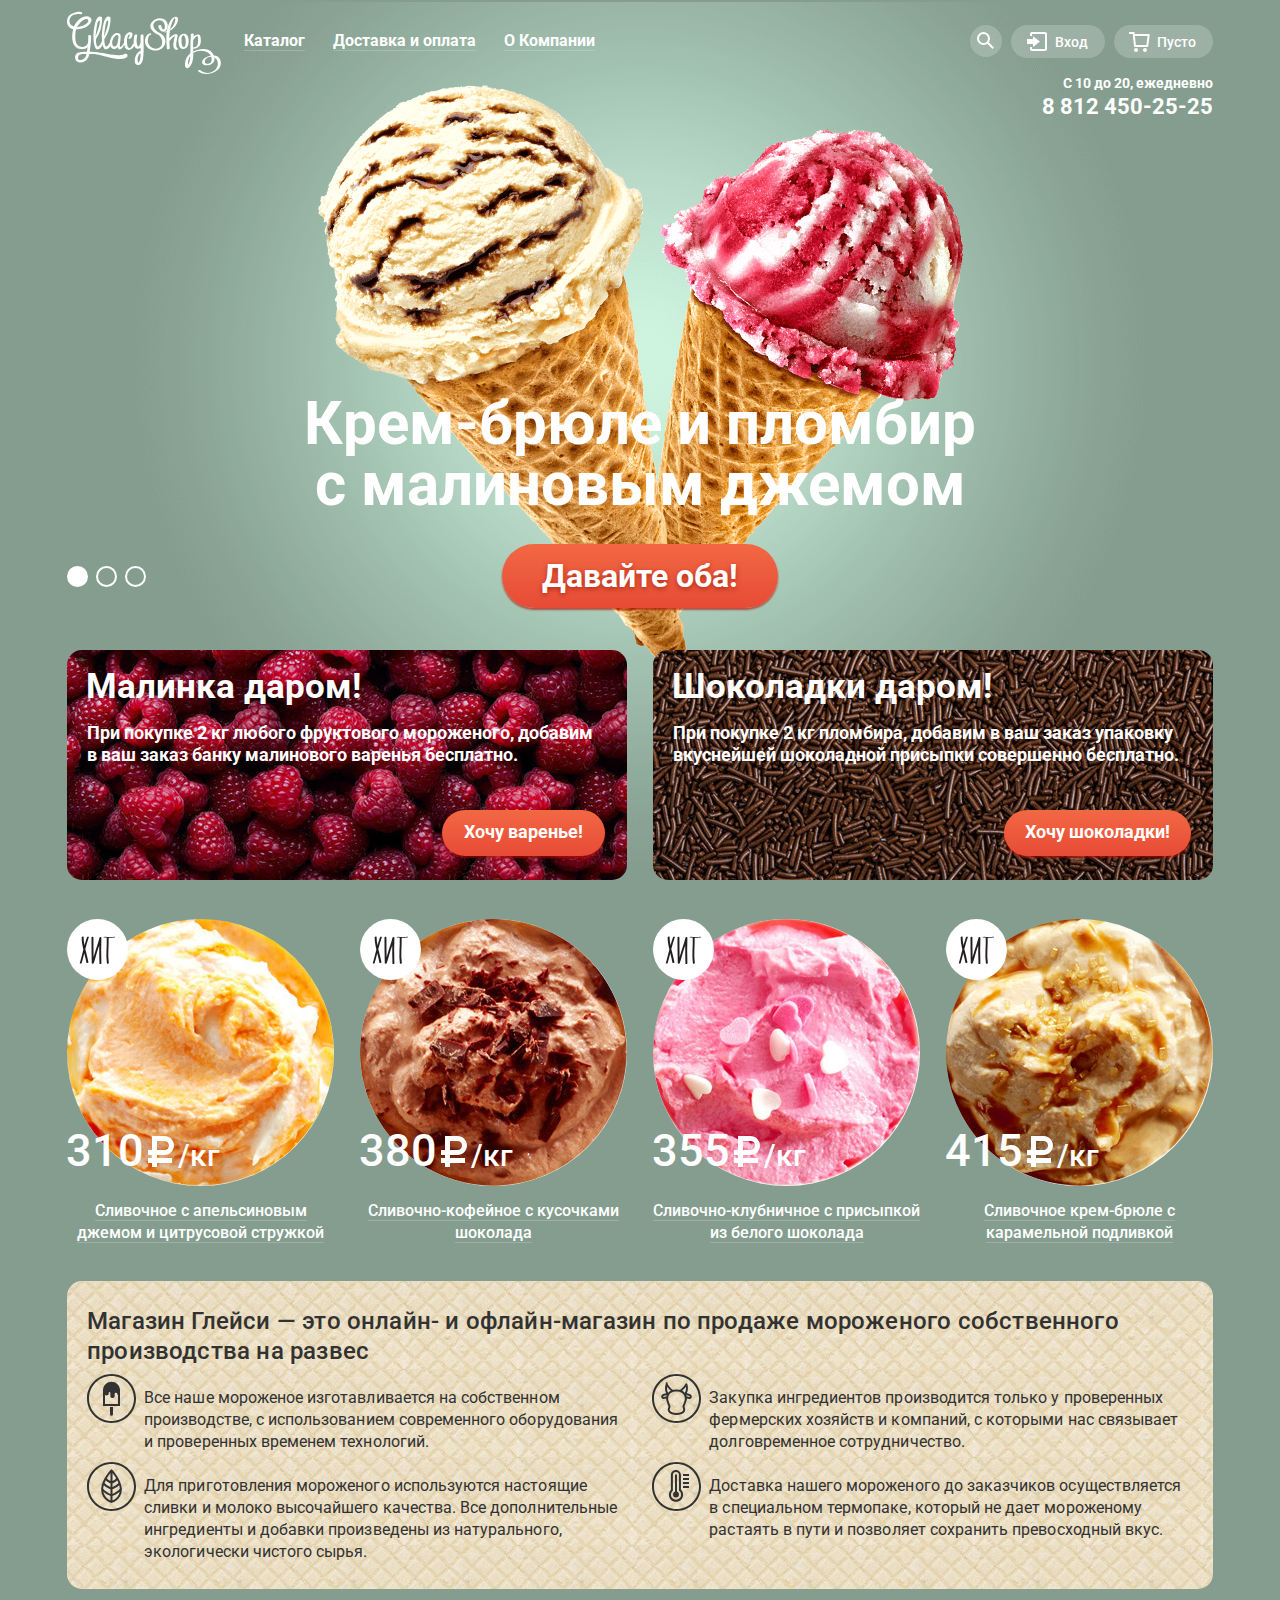
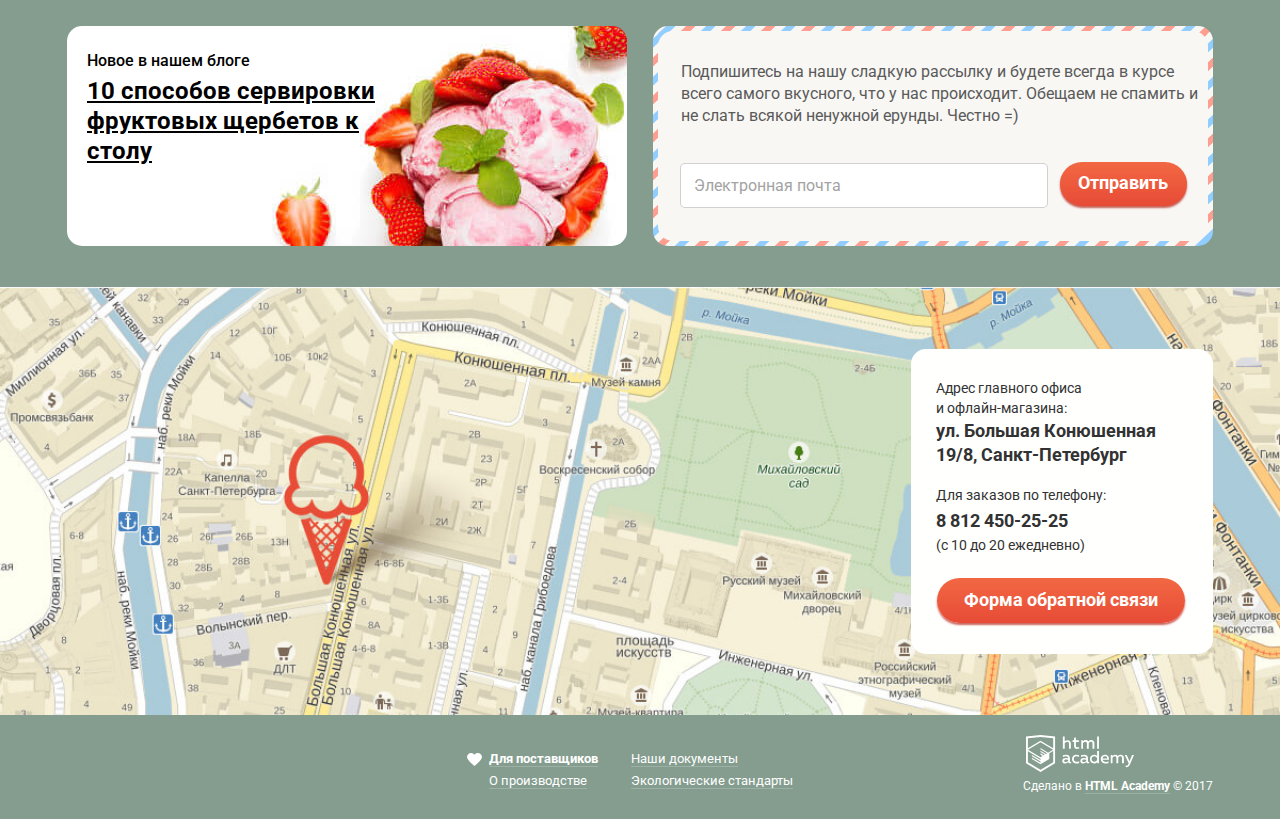
==== index.html @ ceec0085 "испр. соц. кнопки" ====
<!DOCTYPE html>
<html lang="ru">
    <head>
        <meta charset="utf-8">
        <title>HTML Academy: Глейси</title>
        <link href="https://fonts.googleapis.com/css?family=Roboto:400,500,700&amp;subset=cyrillic" rel="stylesheet">
        <link href="css/normalize.css" rel="stylesheet">
        <link href="css/main.css" rel="stylesheet">
        <meta name="format-detection" content="telephone=no">
    </head>
    <body>
        <input class="visually-hidden" type="radio" id="product-1" name="toggle" checked>
        <input class="visually-hidden" type="radio" id="product-2" name="toggle">
        <input class="visually-hidden" type="radio" id="product-3" name="toggle">
        <div class="site-background">
            <!--Шапка Глейси-->
            <header class="site-wrapper main-header">
                <nav class="main-navigation">
                    <!--Логотип-->
                    <a class="main-header-logo">
                    <img src="img/svg-gllacy/logo.svg" width="154" height="64" alt="Логотип Глейси">
                    </a>
                    <!--Меню навигации по сайту-->
                    <div class="header-navigation-wrapper">
                        <ul class="site-navigation">
                            <li class="site-navigation-element">
                                <a class="site-navigation-link" href="catalog.html">Каталог</a>
                                <!--Всплывающий блок каталога-->
                                <div class="site-menu-background">
                                    <ul class="site-menu">
                                        <li><a href="#">Новинки</a></li>
                                        <li><a href="catalog.html">Сливочное</a></li>
                                        <li><a href="#">Щербеты</a></li>
                                        <li><a href="#">Фруктовый лед</a></li>
                                        <li><a href="#">Мелорин</a></li>
                                    </ul>
                                </div>
                            </li>
                            <li class="site-navigation-element"><a class="site-navigation-link" href="delivery.html">Доставка и оплата</a></li>
                            <li class="site-navigation-element"><a class="site-navigation-link" href="company.html">О Компании</a></li>
                        </ul>
                        <!--Меню пользователя-->       
                        <ul class="user-navigation">
                            <li class="icon-search">
                                <span class="visually-hidden">Поиск</span>
                                <!--Всплывающий блок поиска-->
                                <div class="site-search-background">
                                    <div class="site-seacrh">
                                        <form method="get" action="https://echo.htmlacademy.ru">
                                            <label for="search" class="visually-hidden">Поиск</label>
                                            <input type="search" name="search" id="search" placeholder="Что ищем?">
                                        </form>
                                    </div>
                                </div>
                            </li>
                            <li class="icon-login">
                                <span>Вход</span>
                                <!--Всплывающий блок входа-->
                                <div class="site-entry-background">
                                    <div class="site-entry">
                                        <form class="field-entry" method="post" action="https://echo.htmlacademy.ru">
                                            <label for="email-entry" class="visually-hidden">Электронная почта</label>   
                                            <input type="email" name="email-entry" id="email-entry" placeholder="Электронная почта">
                                            <label for="password-entry" class="visually-hidden">Пароль</label>
                                            <input type="password" name="password-entry" id="password-entry" placeholder="Пароль">
                                            <div>
                                                <button type="submit" class="button">Войти</button>
                                                <p>
                                                    <a href="#">Забыли пароль?</a>
                                                    <a href="#">Новая регистрация</a>
                                                </p>
                                            </div>
                                        </form>
                                    </div>
                                </div>
                            </li>
                            <li class="icon-basket-empty"><span>Пусто</span></li>
                        </ul>
                    </div>
                </nav>
                <!--Контактная информация-->
                <p class="phone">
                    С 10 до 20, ежедневно
                    <a href="tel:+78124502525">8 812 450-25-25</a>
                </p>
            </header>
            <!--Основное содержание-->
            <main class="site-wrapper container">
                <h1 class="visually-hidden">Магазин мороженого</h1>
                <!--Карусель-->
                <section class="slider">
                    <h2 class="visually-hidden">Слайдер</h2>
                    <ul class="main-slides">
                        <li class="icecream-slide" id="slide1">
                            <h3>Крем-брюле и пломбир с малиновым джемом</h3>
                            <a href="#" class="button">Давайте оба!</a>       
                        </li>
                        <li class="icecream-slide" id="slide2">
                            <h3>Шоколадный пломбир и лимонный сорбет</h3>
                            <a href="#" class="button">Давайте оба!</a>
                        </li>
                        <li class="icecream-slide" id="slide3">
                            <h3>Пломбир с помадкой и клубничный щербет</h3>
                            <a href="#" class="button">Давайте оба!</a>
                        </li>
                    </ul>
                    <!--3 кнопки для карусели-->
                    <div class="slider-controls">  
                        <label for="product-1">Первый слайд</label>
                        <label for="product-2">Второй слайд</label>         
                        <label for="product-3">Третий слайд</label>
                    </div>
                </section>
                <!--2 колонки-->
                <section class="columns">
                    <h2 class="visually-hidden">Акции</h2>
                    <div class="first-column">
                        <h2>Малинка даром!</h2>
                        <p>При покупке 2 кг любого фруктового мороженого, добавим в ваш заказ банку малинового варенья бесплатно.</p>
                        <a href="#" class="button">Хочу варенье!</a>
                    </div>
                    <div class="second-column">
                        <h2>Шоколадки даром!</h2>
                        <p>При покупке 2 кг пломбира, добавим в ваш заказ упаковку вкуснейшей шоколадной присыпки совершенно бесплатно.</p>
                        <a href="#" class="button">Хочу шоколадки!</a>
                    </div>
                </section>
                <!--Хиты-->
                <section class="hits">
                    <h2 class="visually-hidden">Хиты</h2>
                    <ul class="hits-list">
                        <li class="hits-item">
                            <h3 class="hits-item-title">     
                                <span>Сливочное с апельсиновым джемом и цитрусовой стружкой</span>
                            </h3>
                            <p class="hits-item-image">
                                <img src="img/product1-1.jpg" width="267" height="267" alt="Сливочное с апельсиновым джемом и цитрусовой стружкой">
                                <span class="hits-item-price">
                                310<span class="hits-item-weight"> /кг</span>
                                </span>
                            </p>
                            <a href="catalog-item.html" class="button">
                            Быстрый просмотр
                            </a>               
                        </li>
                        <li class="hits-item opened">
                            <h3 class="hits-item-title">
                                <span>Сливочно-кофейное с кусочками шоколада</span>
                            </h3>
                            <p class="hits-item-image">
                                <img src="img/product1-2.jpg" width="267" height="267" alt="Сливочно-кофейное с кусочками шоколада">
                                <span class="hits-item-price">
                                380<span class="hits-item-weight"> /кг</span>
                                </span>
                            </p>
                            <a href="catalog-item.html" class="button">
                            Быстрый просмотр
                            </a>
                        </li>
                        <li class="hits-item opened">
                            <h3 class="hits-item-title">
                                <span>Сливочно-клубничное с присыпкой из белого шоколада</span>
                            </h3>
                            <p class="hits-item-image">
                                <img src="img/product1-3.jpg" width="267" height="267" alt="Сливочно-клубничное с присыпкой из белого шоколада">
                                <span class="hits-item-price">
                                355<span class="hits-item-weight"> /кг</span>
                                </span>
                            </p>
                            <a href="catalog-item.html" class="button">
                            Быстрый просмотр
                            </a>
                        </li>
                        <li class="hits-item opened">
                            <h3 class="hits-item-title">
                                <span>Сливочное крем-брюле с карамельной подливкой</span>
                            </h3>
                            <p class="hits-item-image">
                                <img src="img/product1-4.jpg" width="267" height="267" alt="Сливочное крем-брюле с карамельной подливкой">
                                <span class="hits-item-price">
                                415<span class="hits-item-weight"> /кг</span>
                                </span>
                            </p>
                            <a href="catalog-item.html" class="button">
                            Быстрый просмотр
                            </a>
                        </li>
                    </ul>
                </section>
                <!--Особенности-->
                <section class="features">
                    <h2>Магазин Глейси — это онлайн- и офлайн-магазин по продаже мороженого собственного производства на развес</h2>
                    <ul class="features-list">
                        <li class="features-element">
                            <p class="icon-icecream">Все наше мороженое изготавливается на собственном производстве, с использованием современного оборудования и проверенных временем технологий.</p>
                        </li>
                        <li class="features-element">
                            <p class="icon-cow">Закупка ингредиентов производится только у проверенных фермерских хозяйств и компаний, с которыми нас связывает долговременное сотрудничество.</p>
                        </li>
                        <li class="features-element">
                            <p class="icon-leaf">Для приготовления мороженого используются настоящие сливки и молоко высочайшего качества. Все дополнительные ингредиенты и добавки произведены из натурального, экологически чистого сырья.</p>
                        </li>
                        <li class="features-element">
                            <p class="icon-thermometer">Доставка нашего мороженого до заказчиков осуществляется в специальном термопаке, который не дает мороженому растаять в пути и позволяет сохранить превосходный вкус.</p>
                        </li>
                    </ul>
                </section>
                <!--Новости-->
                <div class="columns">
                    <article class="news">
                        <h2>Новое в нашем блоге</h2>
                        <a href="https://topice2017.ru/index.php/blog/20-fruit-cherbet">10 способов сервировки фруктовых щербетов к столу</a>
                    </article>
                    <!--Форма отправки-->
                    <section class="form-send">
                        <div class="form-send-background">
                            <h2 class="visually-hidden">Форма подписки на рассылку</h2>
                            <p>Подпишитесь на нашу сладкую рассылку и будете всегда в курсе всего самого вкусного, что у нас происходит. Обещаем не спамить и не слать всякой ненужной ерунды. Честно =)</p>
                            <form class="send" method="post" action="https://echo.htmlacademy.ru">
                                <label for="email-send" class="visually-hidden">Электронная почта</label>
                                <input type="email" name="email-send" id="email-send" placeholder="Электронная почта">
                                <button type="submit" class="button">Отправить</button>
                            </form>
                        </div>
                    </section>
                </div>
            </main>
            <!--Карта js-->
            <section class="map">
               <iframe src="https://www.google.com/maps/embed?pb=!1m18!1m12!1m3!1d1998.5991043651586!2d30.320894616097!3d59.938794181876254!2m3!1f0!2f0!3f0!3m2!1i1024!2i768!4f13.1!3m3!1m2!1s0x4696310fca5ba729%3A0xea9c53d4493c879f!2z0JHQvtC70YzRiNCw0Y8g0JrQvtC90Y7RiNC10L3QvdCw0Y8g0YPQuy4sIDE5LCDQodCw0L3QutGCLdCf0LXRgtC10YDQsdGD0YDQsywgMTkxMTg2!5e0!3m2!1sru!2sru!4v1530736326400" width="100%" height="428" frameborder="0" style="border:0" allowfullscreen></iframe>
                <div class="site-wrapper">
                    <h2 class="visually-hidden">Карта</h2>
                    <div class="map-content">
                        <p>Адрес главного офиса<br> и офлайн-магазина:</p>
                        <span>ул. Большая Конюшенная 19/8, Санкт-Петербург</span>
                        <p>Для заказов по телефону:</p>
                        <a href="tel:+78124502525">8 812 450-25-25</a>
                        <p>(с 10 до 20 ежедневно)</p>
                        <a href="feedback.html" class="button">Форма обратной связи</a>
                    </div>
                </div>
            </section>
            <!--Подвал Глейси-->
            <footer class="main-footer site-wrapper">
                <!--Иконки соцсетей-->
                <ul class="social-list">    
                    <li><a class="social-button-tw" href="twitter.com"><span class="visually-hidden">Твиттер</span></a></li>
                    <li><a class="social-button-inst" href="instagram.com"><span class="visually-hidden">Инстаграмм</span></a></li>
                    <li><a class="social-button-fb" href="facebook.com"><span class="visually-hidden">Фейсбук</span></a></li>
                    <li><a class="social-button-vk" href="vk.com"><span class="visually-hidden">Вконтакте</span></a></li>
                </ul>
                <!--Различные контакты-->
                <div class="contacts-footer">
                    <ul class="contacts-footer-content">
                        <li class="contacts-link icon-heart">
                            <a href="#">Для поставщиков</a>
                        </li>
                        <li class="contacts-link">
                            <a href="#">Наши документы</a>
                        </li>
                        <li class="contacts-link">
                            <a href="#">О производстве</a>
                        </li>
                        <li class="contacts-link">
                            <a href="#">Экологические стандарты</a>
                        </li>
                    </ul>
                </div>
                <!--Логотип HTML Academy-->
                <aside class="footer-copyright">
                    <a class="main-footer-logo" href="https://htmlacademy.ru/intensive/htmlcss">
                    <img src="img/svg-gllacy/logo-htmlacademy.svg" width="108" height="39" alt="Логотип HTML Academy">
                    </a>   
                    <p>Сделано в <a class="main-footer-link" href="https://htmlacademy.ru/intensive/htmlcss">HTML Academy</a> &#169; 2017</p>
                </aside>
            </footer>
            <div class="feedback">
                <h2 class="visually-hidden">Окно обратной связи</h2>
                <span class="feedback-title">Мы обязательно вам ответим!</span>
                <form class="form-feedback" method="post" action="https://echo.htmlacademy.ru">
                    <label for="name-feedback" class="visually-hidden">Ваше имя</label>
                    <input type="text" name="name-feedback" id="name-feedback" placeholder="Как вас зовут?">
                    <label for="email-feedback" class="visually-hidden">Ваша электронная почта</label>
                    <input type="email" name="email-feedback" id="email-feedback" placeholder="Ваша почта для ответа?">
                    <label for="comment-feedback" class="visually-hidden">Ваш комментарий</label>
                    <textarea name="comment-feedback" id="comment-feedback" placeholder="Напишите что-нибудь..."></textarea>
                    <button type="submit" class="button">Отправить</button> 
                    <button type="button" class="close"><span class="visually-hidden">Закрыть</span></button>
                </form>
            </div>
            <div class="overlay"></div>
        </div>
        <script src="js/main.js"></script>
    </body>
</html>
---- css/main.css ----
body,
html {
  margin: 0;
  padding: 0;
}

body {
  min-width: 1200px;
  font-family: "Roboto", "Arial", sans-serif;
  color: #ffffff;
}

.site-wrapper {
  margin: 0 auto;
  padding: 0px 27px;
  width: 1146px;
}

.site-background {
  background-color: #849d8f;
  background-image: url("../img/slider-1.png");
  background-position: center 2px;
  background-repeat: no-repeat;
  
  -webkit-transition: background-image 0.5s ease, background-color 0.5s ease;
  
  -o-transition: background-image 0.5s ease, background-color 0.5s ease;
  
  transition: background-image 0.5s ease, background-color 0.5s ease;
}

.site-background::before,
.site-background::after {
  content: "";

  visibility: hidden;
}

.site-background::before {
  background-image: url("../img/slider-2.png");
}

.site-background::after {
  background-image: url("../img/slider-3.png");
}

/* постоянные стили для ссылок, списков, кнопок, инпутов и visually-hidden*/
a {
  font-weight: bold;
  color: #ffffff;
}

.site-navigation,
.site-menu,
.user-navigation,
.main-slides,
.hits-list,
.features-list,
.social-list,
.contacts-footer-content,
.breadcrumbs-list,
.catalog-list,
.paginator-list {
  list-style: none; 
  padding: 0;
  margin: 0;
}

.button {
  display: inline-block;
  vertical-align: middle;
  text-align: center;
  background-image: -webkit-gradient(linear, left top, left bottom, from(#f26843), to(#e74b36));
  background-image: -webkit-linear-gradient(top, #f26843 0%, #e74b36 100%);
  background-image: -o-linear-gradient(top, #f26843 0%, #e74b36 100%);
  background-image: linear-gradient(to bottom, #f26843 0%, #e74b36 100%);
  -webkit-box-shadow: 0px 2px 2px 0px rgba(172, 16, 0, 0.64);
          box-shadow: 0px 2px 2px 0px rgba(172, 16, 0, 0.64);
  border-radius: 25px;
  border: none;
  text-decoration: none;
  padding: 10px 20px;
  color: #ffffff;
  font-weight: bold;
  
  cursor: pointer;
}

.button:hover {
  -webkit-box-shadow: 0px 2px 2px 0px rgba(172, 16, 0, 1);
          box-shadow: 0px 2px 2px 0px rgba(172, 16, 0, 1);
  background: -webkit-gradient(linear, left top, left bottom, from(#f58669), to(#ec6f5e));
  background: -webkit-linear-gradient(top, #f58669 0%, #ec6f5e 100%);
  background: -o-linear-gradient(top, #f58669 0%, #ec6f5e 100%);
  background: linear-gradient(to bottom, #f58669 0%, #ec6f5e 100%);
}

.button:active {
  background: -webkit-gradient(linear, left top, left bottom, from(#c73f2c), to(#e1613e));
  background: -webkit-linear-gradient(top, #c73f2c 0%, #e1613e 100%);
  background: -o-linear-gradient(top, #c73f2c 0%, #e1613e 100%);
  background: linear-gradient(to bottom, #c73f2c 0%, #e1613e 100%);
  -webkit-box-shadow: inset 0 2px 2px rgba(172, 16, 0, 1);
          box-shadow: inset 0 2px 2px rgba(172, 16, 0, 1);
}

.site-seacrh input[type="search"],
.site-entry-background input[type="email"],
input[type="password"],
.form-send input[type="email"],
.feedback input[type="text"],
input[type="email"] {
  height: 38px;
  border-radius: 5px;
  -webkit-box-sizing: border-box;
          box-sizing: border-box;
  border: 1px solid rgba(178, 178, 178, 0.6);
  -webkit-box-shadow: none;
          box-shadow: none;
}

.visually-hidden {
  position: absolute;
  width: 1px;
  height: 1px;
  border: 0;
  padding: 0;
  clip: rect(0 0 0 0);
  overflow: hidden;
}

/*стили хедера гл.стр.*/
.main-header {
  display: -webkit-box;
  display: -ms-flexbox;
  display: flex;
  -webkit-box-orient: vertical;
  -webkit-box-direction: normal;
      -ms-flex-direction: column;
          flex-direction: column;
  -webkit-box-pack: justify;
      -ms-flex-pack: justify;
          justify-content: space-between;
  position: relative;
}

.main-navigation {
  display: -webkit-box;
  display: -ms-flexbox;
  display: flex;
  -webkit-box-orient: horizontal;
  -webkit-box-direction: normal;
      -ms-flex-direction: row;
          flex-direction: row;
  -webkit-box-align: center;
      -ms-flex-align: center;
          align-items: center;
}

.main-header-logo {
  display: inline-block;
  vertical-align: top;
  margin-top: 11px;
  -ms-flex-item-align: center;
      -ms-grid-row-align: center;
      align-self: center;
}

_:-ms-fullscreen, :root .main-header-logo {
  margin-left: 13px;
}

.header-navigation-wrapper {
  width: 100%;
  display: -webkit-box;
  display: -ms-flexbox;
  display: flex;
  -webkit-box-pack: justify;
      -ms-flex-pack: justify;
          justify-content: space-between;
  margin-top: 3px;
}

.site-navigation {
  display: -webkit-box;
  display: -ms-flexbox;
  display: flex;
  -ms-flex-wrap: wrap;
      flex-wrap: wrap;
  -webkit-box-align: center;
      -ms-flex-align: center;
          align-items: center;
  -ms-flex-preferred-size: 450px;
      flex-basis: 450px;
  margin-left: 10px;
}

.site-navigation-element {
  margin-right: 1px;
  padding: 7px 14px 7px 13px;
  border-radius: 20px;
}

.site-navigation-link {
  display: block;
  vertical-align: middle;
  text-decoration: none;
  border-bottom: 1px solid rgba(255, 255, 255, 0.2);
  font-size: 16px;
  line-height: 18px;
  font-weight: bold;
}

.site-navigation-element:hover {
  background-color: #f7f6f3;
}

.site-navigation-element:active {
  background-color: rgba(248, 247, 244, 0.988);
  -webkit-box-shadow: inset 0px 2px 1px 0px rgba(105, 105, 105, 0.9);
          box-shadow: inset 0px 2px 1px 0px rgba(105, 105, 105, 0.9);
}

.site-navigation-element:hover .site-navigation-link {
  border-bottom: none;
  color: #323232;
}

.site-navigation-element:first-child  {
  position: relative;
}

.site-navigation-element:hover .site-menu-background {
  display: block;
}

.site-menu-background {
  display: none;
  position: absolute;
  background-color: transparent;
  top: 23px;
  left: -7px;
  width: 143px;
  height: 15px;
}

.site-menu {
  position: absolute;
  top: 14px;
  left: -1px;
  width: 143px;
  min-height: 171px;
  background-color: #f8f7f4;
  border-radius: 5px;
  -webkit-box-shadow: 0px 20px 20px 0px rgba(0, 0, 0, 0.4);
          box-shadow: 0px 20px 20px 0px rgba(0, 0, 0, 0.4);
  z-index: 50;
} 

.site-menu li:hover:not(:first-child) { 
  background-color: #fbded8; 
}

.site-menu li:active:not(:first-child) { 
  background-color: #f6b5a5; 
}

.site-menu a {
  color: #323232;
  text-decoration: none;
  font-size: 14px;
  line-height: 16px;
  font-weight: normal;
}

.site-menu li {
  padding-left: 21px;
  padding-right: 20px;
  padding-bottom: 9px;
  padding-top: 4px;
}

.site-menu li:nth-of-type(1) a {
  font-weight: bold;
}

.site-menu li:nth-of-type(1) {
  padding-left: 15px;
  padding-right: 14px;
  padding-top: 9px;
  padding-bottom: 11px;
  border-bottom: 1px solid rgba(50, 50, 50, 0.2);
  margin-right: 9px;
  margin-left: 6px;
} 

.site-menu li:nth-of-type(2) {
  padding-top: 8px;
} 

.user-navigation {
  display: -webkit-box;
  display: -ms-flexbox;
  display: flex;
  -webkit-box-pack: end;
      -ms-flex-pack: end;
          justify-content: flex-end;
  -ms-flex-wrap: wrap;
      flex-wrap: wrap;
  -webkit-box-align: center;
      -ms-flex-align: center;
          align-items: center;
  -ms-flex-preferred-size: 450px;
      flex-basis: 450px;
}

.user-navigation li {
  display: block;
  vertical-align: middle;
  text-align: center;
  margin-left: 9px;
  font-size: 14px;
  line-height: 16px;
  font-weight: 500;
}

.icon-search {
  position: relative;
  max-width: 25px;
  background-color: rgba(255, 255, 255, 0.2);
  opacity: 1;
  border-radius: 50%;
  padding: 16px 16px 16px 16px;
}

.icon-search span {
  display: inline-block;
  vertical-align: middle;
}

.icon-search::before {
  position: absolute;
  content: "";
  background-image: url("../img/svg-gllacy/loupe.svg");
  background-repeat: no-repeat;
  background-position: 0 0;
  left: 7px;
  top: 7px;
  width: 22px;
  height: 21px;
}

.icon-search:hover {
  position: relative;
  background-color: #f8f7f4; 
}

.icon-search:hover::before {
  background-image: url("../img/svg-gllacy/loupe-active.svg");
}

.icon-login {
  position: relative;
  max-width: 100px;
  background-color: rgba(255, 255, 255, 0.2);
  opacity: 1;
  border-radius: 20px;
  padding: 8px 17px 8px 17px;
}

.icon-login span {
  position: relative;
  display: inline-block;
  vertical-align: middle;
  padding-left: 27px;
}

.icon-login span::before {
  position: absolute;
  content: "";
  background-image: url("../img/svg-gllacy/white-entrance.svg");
  background-repeat: no-repeat;
  background-position: 0 0;
  left: -1px;
  top: -2px;
  width: 21px;
  height: 20px;
}

.icon-login:hover {
  position: relative;
  background-color: #f8f7f4;
  color: #323232;
}

.icon-login:hover span::before {
  background-image: url("../img/svg-gllacy/entrance.svg");
}

.icon-basket-empty {
  max-width: 100px;
  background-color: rgba(255, 255, 255, 0.2);
  opacity: 1;
  border-radius: 20px;
  padding: 8px 17px 8px 16px;
}

.icon-basket-empty span {
  position: relative;
  display: inline-block;
  vertical-align: middle;
  padding-left: 27px;
}

.icon-basket-empty span::before {
  position: absolute;
  content: "";
  background-image: url("../img/svg-gllacy/basket.svg");
  background-repeat: no-repeat;
  background-position: 0 0;
  left: -1px;
  top: -2px;
  width: 22px;
  height: 21px;
}

.icon-basket-empty:hover {
  position: relative;
  background-color: #f8f7f4;
  color: #323232;
}

.icon-basket-empty:hover span::before {
  background-image: url("../img/svg-gllacy/basket-active.svg");
}

.icon-search:hover .site-search-background {
  display: block;
}

.site-search-background {
  display: none;
  position: absolute;
  right: 0px;
  top: 32px;
  background-color: transparent;
  width: 341px;
  height: 5px;
}

.site-seacrh {
  position: absolute;
  right: 0px;
  top: 4px;
  width: 341px;
  min-height: 84px;
  border-radius: 6px;
  background-color: #f8f7f4;
  -webkit-box-shadow: 0px 20px 20px 0px rgba(0, 0, 0, 0.4);
          box-shadow: 0px 20px 20px 0px rgba(0, 0, 0, 0.4);
  z-index: 50;
}

.site-seacrh input[type="search"] {
  width: 311px;
  height: 44px;
  margin: 20px 15px;
  padding-left: 13px;
  z-index: 100;
  outline: none;
}

.site-seacrh input[type="search"]::placeholder {
  font-size: 14px;
  line-height: 24px;
  font-weight: normal;
  text-align: left;
  color: rgb(153, 153, 153);
  opacity: 0.9;
}

.site-seacrh input[type="search"]:hover {
  -webkit-box-shadow: inset 0 0 0 1px rgba(172, 172, 172, 0.5);
          box-shadow: inset 0 0 0 1px rgba(172, 172, 172, 0.5);
}

.site-seacrh input[type="search"]:focus {
  -webkit-box-shadow: inset 0px 0px 0 1px rgba(46, 136, 228, 0.52);
          box-shadow: inset 0px 0px 0 1px rgba(46, 136, 228, 0.52);
}

.icon-login:hover .site-entry-background {
  display: block;
}

.site-entry-background {
  display: none;
  position: absolute;
  right: -1px;
  top: 32px;
  background-color: transparent;
  width: 278px;
  height: 5px;
}

.site-entry {
  position: absolute;
  right: 0px;
  top: 4px;
  width: 277px;
  min-height: 214px;
  border-radius: 6px;
  background-color: #f8f7f4;
  -webkit-box-shadow: 0px 20px 20px 0px rgba(0, 0, 0, 0.4);
          box-shadow: 0px 20px 20px 0px rgba(0, 0, 0, 0.4);
  z-index: 50;
}

.site-entry input[type="email"],
input[type="password"] {
  width: 241px;
  height: 44px;
  margin: 20px 20px 0px 19px;
  padding-left: 14px;
  z-index: 100;
  outline: none;
}

.site-entry input[type="email"]::placeholder,
.site-entry input[type="password"]::placeholder {
  font-size: 14px;
  line-height: 24px;
  font-weight: normal;
  text-align: left;
  color: rgb(153, 153, 153);
  opacity: 0.9;
}

.site-entry input[type="email"]:hover,
input[type="password"]:hover {
  -webkit-box-shadow: inset 0 0 0 1px rgba(172, 172, 172, 0.5);
          box-shadow: inset 0 0 0 1px rgba(172, 172, 172, 0.5);
}

.site-entry input[type="email"]:focus,
input[type="password"]:focus {
  -webkit-box-shadow: inset 0px 0px 0 1px rgba(46, 136, 228, 0.52);
          box-shadow: inset 0px 0px 0 1px rgba(46, 136, 228, 0.52);
}

.site-entry div {
  display: -webkit-box;
  display: -ms-flexbox;
  display: flex;
  -webkit-box-orient: horizontal;
  -webkit-box-direction: normal;
      -ms-flex-direction: row;
          flex-direction: row;
  -ms-flex-pack: distribute;
      justify-content: space-around;
  -webkit-box-align: center;
      -ms-flex-align: center;
          align-items: center;
  -ms-flex-preferred-size: 245px;
      flex-basis: 245px;
  -ms-flex-wrap: wrap;
      flex-wrap: wrap;
  z-index: 100;
}

.site-entry p {        
  display: -webkit-box;        
  display: -ms-flexbox;        
  display: flex;
  -webkit-box-orient: vertical;
  -webkit-box-direction: normal;
      -ms-flex-direction: column;
          flex-direction: column;
  -webkit-box-pack: center;
      -ms-flex-pack: center;
          justify-content: center;
  -webkit-box-align: start;
      -ms-flex-align: start;
          align-items: flex-start;
  margin: 17px 9px 0px 0px;
}

.site-entry .button {
  font-size: 18px;
  line-height: 24px;
  padding: 11px 25px 9px 25px;
  margin: 20px 0px 1px 9px; 
  border-radius: 20px;
}

.site-entry a {
  color: #323232;
  font-size: 13px;
  line-height: 13px;
  font-weight: normal;
  text-decoration: none;
  border-bottom: 1px solid rgba(50, 50, 50, 0.3);
  margin-top: 4px;
  margin-bottom: 3px;
  
}

.site-entry a:hover,
.site-entry a:active {
  color: #e84d37;
  border-bottom: 1px solid rgba(232, 77, 55, 0.3);
}

.phone {
  position: absolute;
  text-align: right;
  width: 190px;
  top: 75px;
  right: 27px;
  font-size: 14px;
  line-height: 16px;
  font-weight: bold; 
  margin-top: 0px;
  margin-bottom: 0px;
  margin-right: 0px;
}

.phone a {
  display: inline-block;
  vertical-align: middle;
  text-align: left;
  font-size: 22px;
  line-height: 24px;
  text-decoration: none;
  margin-top: 4px;
  margin-right: 0px;
}

/*стили основной части гл.стр.*/

.container {
  display: -webkit-box;
  display: -ms-flexbox;
  display: flex;
  -webkit-box-orient: vertical;
  -webkit-box-direction: normal;
      -ms-flex-direction: column;
          flex-direction: column;
  -webkit-box-pack: justify;
      -ms-flex-pack: justify;
          justify-content: space-between;
}

.slider {
  position: relative;
  padding-top: 275px;
  text-align: center;
  margin-bottom: 42px;
}

.icecream-slide {
  display: none;
}

.main-slides h3 {
  font-weight: bold;
  font-size: 60px;
  line-height: 60.35px;
  width: 700px;
  margin: 40px auto 0;
}

.main-slides a {   
  font-size: 32px;
  line-height: 44px;
  padding: 10px 40px;
  margin-top: 29px;
  text-shadow: 0px 2px 5px rgba(160, 32, 11, 0.76);
  border-radius: 50px;
  outline: none;
}

.main-slides a:focus {
  -webkit-box-shadow: 0px 0px 0 2px rgba(46, 136, 228, 0.3);
          box-shadow: 0px 0px 0 2px rgba(46, 136, 228, 0.3);
}

.slider-controls label::before {
  content: "";
  display: inline-block;
  width: 17px;
  height: 17px;
  margin-right: 8px;
  vertical-align: middle;
  background-color: transparent;
  border: 2px solid #ffffff;
  border-radius: 50%;
  cursor: pointer;
}

.slider-controls {
  position: absolute;
  bottom: 21px;
  left: 0;
  z-index: 20;
  font-size: 0;
}

.slider-controls label:hover::before {
  background-color: rgba(248, 247, 244, 0.4);
}

_:-ms-fullscreen, :root .slider-controls {
  margin-left: 13px;
}

#product-1:checked ~ .site-background #slide1, 
#product-2:checked ~ .site-background #slide2,
#product-3:checked ~ .site-background #slide3 {
  display: block;
}

#product-1:checked ~ .site-background label[for="product-1"]::before,
#product-2:checked ~ .site-background label[for="product-2"]::before,
#product-3:checked ~ .site-background label[for="product-3"]::before {
  background-color: #ffffff;
}

#product-1:checked ~ .site-background {
  background-color: #849d8f;
  background-image: url("../img/slider-1.png");
}

#product-2:checked ~ .site-background {
  background-color: #8996a6;
  background-image: url("../img/slider-2.png");
}

#product-3:checked ~ .site-background {
  background-color: #9d8b84;
  background-image: url("../img/slider-3.png");
}

.columns {
  display: -webkit-box;
  display: -ms-flexbox;
  display: flex;
  -webkit-box-orient: horizontal;
  -webkit-box-direction: normal;
      -ms-flex-direction: row;
          flex-direction: row;
  -webkit-box-pack: justify;
      -ms-flex-pack: justify;
          justify-content: space-between;
  margin-bottom: 23px;
}

.columns .first-column {
  width: 560px;
  min-height: 230px;
  background-color: #b13956;
  background-image: url("../img/raspberries-background.jpg");
  background-position: -50px -94px;  
  background-repeat: no-repeat;
  border-radius: 15px;
}

.columns .second-column {
  width: 560px;
  min-height: 230px;
  background-color: #532d1c;
  background-image: url("../img/chocolate-background.jpg");
  background-position: -218px -104px;
  background-repeat: no-repeat;
  border-radius: 15px; 
}

.columns h2 {
  font-size: 35px;
  line-height: 41px;
  font-weight: bold;
  margin-top: 16px;
  margin-left: 19px;
  margin-bottom: 5px;
}

.columns p {
  font-size: 18px;
  line-height: 22px;
  font-weight: bold;
  margin-top: 15px;
  margin-left: 20px;
  margin-right: 25px;
  margin-bottom: 0;
}

.columns a {
  font-size: 18px;
  line-height: 24px;
  margin-top: 44px;
}

.first-column a {
  padding-left: 22px;
  padding-right: 22px;
  padding-bottom: 12px;
  padding-top: 10px;
  margin-left: 375px;
  margin-right: 21px;
  outline: none;
}

.second-column a {
  padding-left: 21px;
  padding-right: 21px;
  padding-bottom: 12px;
  padding-top: 10px;
  margin-left: 351px;
  margin-right: 20px;
  outline: none;
}

.first-column a:focus,
.second-column a:focus {
  -webkit-box-shadow: 0px 0px 0 2px rgba(46, 136, 228, 0.3);
          box-shadow: 0px 0px 0 2px rgba(46, 136, 228, 0.3);
}

.hits {
  display: -webkit-box;
  display: -ms-flexbox;
  display: flex;
  -webkit-box-orient: vertical;
  -webkit-box-direction: normal;
      -ms-flex-direction: column;
          flex-direction: column;
  -webkit-box-pack: justify;
      -ms-flex-pack: justify;
          justify-content: space-between;
  margin-bottom: 28px;
}

.hits-list {
  display: -webkit-box;
  display: -ms-flexbox;
  display: flex;
  -ms-flex-wrap: wrap;
      flex-wrap: wrap;
  -webkit-box-orient: horizontal;
  -webkit-box-direction: normal;
      -ms-flex-direction: row;
          flex-direction: row;
  -webkit-box-pack: justify;
      -ms-flex-pack: justify;
          justify-content: space-between;
}

.hits-item {
  display: -webkit-box;
  display: -ms-flexbox;
  display: flex;
  position: relative;
  -webkit-box-orient: vertical;
  -webkit-box-direction: normal;
      -ms-flex-direction: column;
          flex-direction: column;
  -webkit-box-pack: start;
      -ms-flex-pack: start;
          justify-content: flex-start;
  -ms-flex-preferred-size: 267px;
      flex-basis: 267px;
  min-height: 350px;
}

.hits-item::before {
  display: none;
  position: absolute;
  top: 10px;
  left: -14px;
  content: "";
  border-radius: 5px;
  background-color: rgb(248, 247, 244);
  opacity: 0.2;
  width: 294px;
  min-height: 405px;
  -webkit-box-shadow: 0px 20px 20px 0px rgba(0, 0, 0, 0.4);
          box-shadow: 0px 20px 20px 0px rgba(0, 0, 0, 0.4);
  z-index: 20;
}

.hits-item:hover::before {
  display: block;
}

.hits-item:hover a  {
  display: block;
  margin-bottom: -50px;
}

.hits-item-title {
  font-size: 16px;
  line-height: 22px;
  font-weight: 500;
  text-align: center;
  margin-bottom: 0px;
  margin-top: 10px;
  -webkit-box-ordinal-group: 2;
      -ms-flex-order: 1;
          order: 1;
}

.hits-item-title span {
  border-bottom: 1px solid rgba(255, 255, 255, 0.2);
}

.hits-list img {
  border-radius: 50%;
}

.hits-item-image {
  position: relative;
  margin-bottom: 0px;
}

.hits-item-image::before {
  position: absolute;
  content: "";
  background-image: url("../img/svg-gllacy/hit.svg");
  background-repeat: no-repeat;
  background-position: 0 0;
  outline: red;
  top: 0;
  left: 0;
  width: 65px;
  height: 65px;
}

.hits-item-image .hits-item-price  {
  position: absolute;
  top: 209px;
  left: -1px;
  font-size: 45px;
  line-height: 45px;
  font-weight: 500;
}

.hits-item-image .hits-item-price::after {
  position: absolute;
  content: "";
  background-image: url("../img/svg-gllacy/ruble.svg");
  background-repeat: no-repeat;
  background-position: 0 0;
  top: 6px;
  left: 80px;
  width: 28px;
  height: 35px;
}

.hits-item-image .hits-item-weight {
  position: absolute;
  width: 50px;
  top: 5px;
  left: 112px;
  font-size: 30px;
  line-height: 45px;
  font-weight: 500; 
}

.hits-list a {
  display: none;
  font-size: 18px;
  line-height: 24px;
  margin-top: 10px;
  padding: 7px 18px 11px 18px;
  -ms-flex-item-align: center;
      -ms-grid-row-align: center;
      align-self: center;
  -webkit-box-ordinal-group: 3;
      -ms-flex-order: 2;
          order: 2;
  z-index: 50;
  -webkit-box-shadow: 0px 1px 2px 0px rgba(172, 16, 0, 0.004);
          box-shadow: 0px 1px 2px 0px rgba(172, 16, 0, 0.004);
}

.features {
  display: -webkit-box;
  display: -ms-flexbox;
  display: flex;
  -webkit-box-orient: vertical;
  -webkit-box-direction: normal;
      -ms-flex-direction: column;
          flex-direction: column;
  -webkit-box-pack: center;
      -ms-flex-pack: center;
          justify-content: center;
  -ms-flex-wrap: wrap;
      flex-wrap: wrap;
  width: 1146px;
  min-height: 308px; 
  background-color: #ebe0c8;
  background-image: url("../img/wafer.jpg");
  border-radius: 15px;
  color: #323232;
  margin-bottom: 37px;
}

.features-list {  
  display: -webkit-box;  
  display: -ms-flexbox;  
  display: flex;
  -webkit-box-orient: horizontal;
  -webkit-box-direction: normal;
      -ms-flex-direction: row;
          flex-direction: row;
  -webkit-box-pack: start;
      -ms-flex-pack: start;
          justify-content: flex-start;
  -ms-flex-line-pack: start;
      align-content: flex-start;
  min-height: 192px;
  -ms-flex-wrap: wrap;
      flex-wrap: wrap;
  padding: 0;
  margin-left: 0px;
  margin-right: 15px;
}

.features-element {
  position: relative; 
  -ms-flex-line-pack: justify; 
      align-content: space-between;
  -ms-flex-preferred-size: 500px;
      flex-basis: 500px;
  padding: 0 0px 0 47.2px;
  margin: 0px 0px 22px 18px;
}

.features h2 {
  width: 100%;
  text-align: left;
  -ms-flex-item-align: start;
      align-self: flex-start;
  font-size: 24px;
  line-height: 30px;
  font-weight: 500;
  letter-spacing: 0.185px;
  padding: 21px 0px 21px 20px;
  margin: 0;
}

.features-list p {
  text-align: left;
  font-size: 16px;
  line-height: 22px;
  font-weight: normal;
  margin: 0 7px 0 12px;
  letter-spacing: 0.05px;
}

.icon-icecream::before {
  position: absolute;
  content: "";
  background-image: url("../img/svg-gllacy/ice-cream.svg");
  background-repeat: no-repeat;
  background-position: 0 0;
  top: -13px;
  left: 2px;
  width: 50px;
  height: 50px;
}

.icon-cow::before {
  position: absolute;
  content: "";
  background-image: url("../img/svg-gllacy/cow.svg");
  background-repeat: no-repeat;
  background-position: 0 0;
  top: -13px;
  left: 2px;
  width: 50px;
  height: 50px;
}

.icon-leaf::before {
  position: absolute;
  content: "";
  background-image: url("../img/svg-gllacy/eco.svg");
  background-repeat: no-repeat;
  background-position: 0 0;
  top: -13px;
  left: 2px;
  width: 50px;
  height: 50px;
}

.icon-thermometer::before {
  position: absolute;
  content: "";
  background-image: url("../img/svg-gllacy/thermometer.svg");
  background-repeat: no-repeat;
  background-position: 0 0;
  top: -13px;
  left: 2px;
  width: 50px;
  height: 50px;
}

.news {
  width: 560px;
  min-height: 220px; 
  background-color: #ffffff;
  background-image: url("../img/strawberry-background.jpg");
  background-repeat: no-repeat;
  background-position: -51px -86px;
  border-radius: 15px;
}

.news h2 {
  color: black;
  font-size: 16px;
  line-height: 22px;
  font-weight: 500;
  margin-top: 24px;
  margin-left: 20px;
  margin-bottom: 0;
  padding-bottom: 0;
}

.news a {
  display: inline-block;
  color: black;
  font-size: 24px;
  line-height: 30px;
  font-weight: bold;
  margin-top: 4px;
  margin-left: 20px;
  margin-right: 230px;
}

.news a:hover,
.news a:active {
  color: #e84d37;
  text-decoration: underline rgba(232, 77, 55, 0.3);
}

.form-send {
  width: 560px;
  min-height: 220px;
  background-color: #f8f7f4;
  background-image: url("../img/formsend-gradient.png");
  background-position: -4px 8px;
  border-radius: 15px;
  padding: 0px;
}

.form-send-background {
  width: 550px;
  min-height: 210px;
  background-color: #f8f7f4;
  background-repeat: no-repeat;
  background-position: 50% 50%;
  border-radius: 15px;
  margin: 5px;
}

.form-send-background p {
  font-size: 16px;
  line-height: 22px;
  font-weight: normal;
  color: #5a5a5a;
  margin: 0px;
  padding-top: 30px;
  padding-left: 23px;
  padding-right: 10px;
}

.send button {
  font-size: 18px;
  line-height: 24px;
  margin-left: 8px;
  padding-right: 19px;
  padding-left: 18px;
  padding-top: 9px;
  padding-bottom: 11px; 
  margin-bottom: 5px;
  outline: none;
}

.send button:focus {
  -webkit-box-shadow: 0px 0px 0 2px rgba(46, 136, 228, 0.3);
          box-shadow: 0px 0px 0 2px rgba(46, 136, 228, 0.3);
}

.send input[type="email"] {
  width: 368px;
  height: 45px;
  padding-left: 13px;
  margin-left: 22px;
  margin-top: 36px;
  outline: none;
} 

.send input[type="email"]::placeholder {
  font-size: 16px;
  line-height: 24px;
  font-weight: normal;
  text-align: left;
  color: rgb(153, 153, 153);
  opacity: 0.9;
}

.send input[type="email"]:hover {
  -webkit-box-shadow: inset 0 0 0 1px rgba(172, 172, 172, 0.5);
          box-shadow: inset 0 0 0 1px rgba(172, 172, 172, 0.5);
}

.send input[type="email"]:focus {
  -webkit-box-shadow: inset 0px 0px 0 1px rgba(46, 136, 228, 0.52);
          box-shadow: inset 0px 0px 0 1px rgba(46, 136, 228, 0.52);
}

.map {
  position: relative;
  top: 0px;
  left: 0;
  width: 100%;
  min-height: 428px;
  border: 0;
  background-image: url("../img/map.jpg");
  background-position: 50% 0;
  background-size: cover;
  background-repeat: no-repeat; 
  margin-top: 18px;
  margin-bottom: 3px;
}

iframe {
  margin-bottom: -5px;
}

.map .site-wrapper {
  display: -webkit-box;
  display: -ms-flexbox;
  display: flex;
  -webkit-box-orient: horizontal;
  -webkit-box-direction: normal;
      -ms-flex-direction: row;
          flex-direction: row;
  -webkit-box-pack: end;
      -ms-flex-pack: end;
          justify-content: flex-end;
  -webkit-box-align: center;
      -ms-flex-align: center;
          align-items: center;
}

.map-content {
  position: absolute;
  top: 62px;
  padding: 0px;
  width: 302px;
  min-height: 305px;
  background-color: #fffffe;
  border-radius: 15px;
}

.map-content p {
  display: inline-block;
  text-align: left;
  font-size: 14px;
  line-height: 20px;
  font-weight: normal;
  color: #323232;
  margin: 29px 0px 1px 25px;
}

.map-content span {
  display: inline-block;
  font-size: 18px;
  line-height: 24px;
  font-weight: bold;
  color: #323232;
  margin: 0px 40px 0px 25px;
}

.map-content p:nth-of-type(2) {
  margin: 18px 80px 0px 25px;
}

.map-content a {
  display: inline-block;
  font-size: 18px;
  line-height: 24px;
  font-weight: bold;
  color: #323232;
  text-decoration: none;
  margin: 4px 0px 0px 25px;
}

.map-content p:nth-of-type(3) {
  margin: 2px 80px 0px 25px;
}

.map-content .button {
  font-size: 18px;
  line-height: 24px;
  color: #ffffff;
  margin: 23px 0px 0px 26px;
  padding: 10px 27px 11px;
  outline: none;
}

.map-content .button:focus {
  -webkit-box-shadow: 0px 0px 0 2px rgba(46, 136, 228, 0.3);
          box-shadow: 0px 0px 0 2px rgba(46, 136, 228, 0.3);
}

/*стили футера гл.стр.*/
.main-footer {
  display: -webkit-box;
  display: -ms-flexbox;
  display: flex;
  -webkit-box-orient: horizontal;
  -webkit-box-direction: normal;
      -ms-flex-direction: row;
          flex-direction: row;
  -webkit-box-pack: justify;
      -ms-flex-pack: justify;
          justify-content: space-between;
  -webkit-box-align: center;
      -ms-flex-align: center;
          align-items: center;
  padding-bottom: 24px;
} 

.social-list {
  display: -webkit-box;
  display: -ms-flexbox;
  display: flex;
  -webkit-box-orient: horizontal;
  -webkit-box-direction: normal;
      -ms-flex-direction: row;
          flex-direction: row;
  -webkit-box-pack: justify;
      -ms-flex-pack: justify;
          justify-content: space-between;
  -ms-flex-preferred-size: 267px;
      flex-basis: 267px;
}

.social-list li {
  position: relative;
}

.social-list .social-link:hover::before {
  width: 32px;
  height: 32px;
  border: 3px solid rgba(255, 255, 255, 0.702);
  border-radius: 50%;
}

.social-list .social-link:focus::before {
  width: 32px;
  height: 32px;
  outline: none;
  -webkit-box-shadow: 0px 0px 0 2px rgba(46, 136, 228, 0.3);
          box-shadow: 0px 0px 0 2px rgba(46, 136, 228, 0.3);
}

.social-list .social-link:active::before {
  opacity: 0.8;
  width: 32px;
  height: 32px;
  -webkit-box-shadow: inset 0px 2px 1px 0px rgba(136, 136, 136, 0.8);
          box-shadow: inset 0px 2px 1px 0px rgba(136, 136, 136, 0.8);
}

.social-button-tw a::before {
  position: absolute;
  content: "";
  top: -5px;
  left: 1px;
  background-image: url("../img/svg-gllacy/twitter.svg");
  background-position: 0px 0px;
  background-repeat: no-repeat;
  width: 32px;
  height: 32px;
  border-radius: 50%;
  border: 3px solid rgba(255, 255, 255, 0.502);
}

.social-button-inst a::before {
  position: absolute;
  content: "";
  top: -5px;
  left: -39px;
  background-image: url("../img/svg-gllacy/instagram.svg");
  background-position: 0 0;
  background-repeat: no-repeat;
  width: 32px;
  height: 32px;
  border-radius: 50%;
  border: 3px solid rgba(255, 255, 255, 0.502);
}

.social-button-fb a::before {
  position: absolute;
  content: "";
  top: -5px;
  left: -79px;
  background-image: url("../img/svg-gllacy/fb.svg");
  background-position: 0 0;
  background-repeat: no-repeat;
  width: 32px;
  height: 32px;
  border-radius: 50%;
  border: 3px solid rgba(255, 255, 255, 0.502);
}

.social-button-vk a::before {
  position: absolute;
  content: "";
  top: -5px;
  left: -119px;
  background-image: url("../img/svg-gllacy/vk.svg");
  background-position: 0 0;
  background-repeat: no-repeat;
  width: 32px;
  height: 32px;
  border-radius: 50%;
  border: 3px solid rgba(255, 255, 255, 0.502);
}

.contacts-footer {
  display: -webkit-box;
  display: -ms-flexbox;
  display: flex;
  -webkit-box-orient: vertical;
  -webkit-box-direction: normal;
      -ms-flex-direction: column;
          flex-direction: column;
  -webkit-box-pack: center;
      -ms-flex-pack: center;
          justify-content: center;
  -ms-flex-line-pack: start;
      align-content: flex-start;
  -ms-flex-preferred-size: 560px;
      flex-basis: 560px;
  margin: 0;
  margin-top: 26px;
  padding: 0;
}

.contacts-footer-content {
  text-align: left;
  display: -webkit-box;
  display: -ms-flexbox;
  display: flex;
  -webkit-box-orient: horizontal;
  -webkit-box-direction: normal;
      -ms-flex-direction: row;
          flex-direction: row;
  -webkit-box-pack: justify;
      -ms-flex-pack: justify;
          justify-content: space-between;
  -ms-flex-line-pack: center;
      align-content: center;
  -ms-flex-wrap: wrap;
      flex-wrap: wrap;
  min-height: 40px;
  padding: 0 119px 0 100px;
  margin: 0;
}

.contacts-link {
  min-width: 170px;
  padding: 0 0px 0px 0px;
  margin: 0;
}

.contacts-link a:hover,
.contacts-link a:active {
  color: #ffbc9e;
  border-bottom: 1px solid #ffbc9e;
}

.contacts-link a {
  font-size: 13px;
  line-height: 22px;
  font-weight: normal;
  text-decoration: none;
  border-bottom: 1px solid rgba(255, 255, 255, 0.2);
  padding: 0 0px 0 0px;
  margin: 0;
}

.contacts-link:nth-child(odd) a {
  margin: 0 0px 0 29px;
}

.icon-heart a {
  font-weight: bold;
}

.icon-heart {
  position: relative;
}

.icon-heart a::before {
  position: absolute;
  content: "";
  top: 5px;
  left: 7px;
  background-image: url("../img/svg-gllacy/heart.svg");
  background-position: 0 0;
  background-repeat: no-repeat;
  width: 15px;
  height: 15px;
}

.footer-copyright {
  text-align: center;
  width: 267px;
  margin: 16px 0 0 0px;
  padding-left: 0px; 
}

.footer-copyright p {
  text-align: right;
  font-size: 12px;
  line-height: 18px;
  font-weight: normal;
  color: #ffffff;
  padding: 0;
  margin: 0;
}

.main-footer-link {
  text-decoration: none;
  border-bottom: 1px solid rgba(255, 255, 255, 0.2);
}

.main-footer-link:hover,
.main-footer-link:active {
  color: #ffbc9e;
  border-bottom: 1px solid #ffbc9e;
}

/*попап*/
.overlay {
  display: none;
  position: fixed;
  top: 0;
  left: 0;
  width: 100%;
  height: 100%;
  background-color: rgba(50, 50, 50, 0.302);  
  z-index: 50;
}

.feedback {
  display: none;
  position: fixed;
  top: 339px;
  left: 50%;
  width: 430px;
  min-height: 400px;
  background-color: #f8f7f4;
  border-radius: 10px;
  padding: 17px 24px 26px 24px;
  margin-left: -238px;
  z-index: 100;
}

@keyframes bounce {
  0%   {opacity: 0;   }
  20%  {opacity: 0.2; }
  40%  {opacity: 0.4; }
  60%  {opacity: 0.6; }
  80%  {opacity: 0.8; }
  100% {opacity: 1;   }  
}

.feedback-show {
  display: block;
  animation-name: bounce;
  animation-duration: 0.5s;
}

@keyframes shake {
  0%,  100%               {transform: translateY(0);     }
  10%, 30%, 50%, 70%, 90% {transform: translateY(-50px); }
  20%, 40%, 60%, 80%      {transform: translateY(50px);  }
}

.feedback-error {
  animation-name: shake;
  animation-duration: 0.5s;
}

.overlay-show {
  display: block;
}

.feedback .feedback-title {
  position: relative;
  font-size: 24px;
  line-height: 28px;
  font-weight: 500;
  letter-spacing: 0.1px;
  color: #323232;
}

.feedback .close {
  position: absolute;
  background-color: transparent;
  background-image: url("../img/svg-gllacy/cross-big.svg");
  background-position: 50% 50%;
  background-repeat: no-repeat;
  border: none;
  width: 18px;
  height: 18px;
  top: 15px;
  right: 16px;
}

.form-feedback {
  margin-top: 19px;
}

.form-feedback input[type="text"],
input[type="email"],
textarea {
  padding: 14px; 
  margin-bottom: 20px;
  border-radius: 5px;
  outline: none;
}

.form-feedback input[type="text"]::placeholder,
.form-feedback input[type="email"]::placeholder,
.form-feedback textarea::placeholder {
  font-size: 16px;
  line-height: 24px;
  font-weight: normal;
  text-align: left;
  color: rgb(153, 153, 153);
  opacity: 0.9;
}

.form-feedback input[type="text"]:hover,
input[type="email"]:hover,
textarea:hover {
  -webkit-box-shadow: inset 0 0 0 1px rgba(172, 172, 172, 0.5);
          box-shadow: inset 0 0 0 1px rgba(172, 172, 172, 0.5);
}

.form-feedback input[type="text"]:focus,
input[type="email"]:focus,
textarea:focus {
  -webkit-box-shadow: inset 0px 0px 0 1px rgba(46, 136, 228, 0.52);
          box-shadow: inset 0px 0px 0 1px rgba(46, 136, 228, 0.52);
}

.form-feedback input[type="text"],
input[type="email"] {
  width: 267px;
  height: 44px;
}

.form-feedback textarea {
  letter-spacing: 0.1px;
  border: 1px solid rgba(178, 178, 178, 0.6);
  padding-top: 8px;
  padding-bottom: 18px;
  width: 398px;
  height: 127px;
  margin-bottom: 21px;
}

.form-feedback .button {
  font-size: 18px;
  line-height: 24px;
  margin-left: 291px;
  padding: 10px 24px;
  outline: none;
}

.form-feedback .button:focus {
  -webkit-box-shadow: 0px 0px 0 2px rgba(46, 136, 228, 0.3);
          box-shadow: 0px 0px 0 2px rgba(46, 136, 228, 0.3);
}

/*Стили внутренней страницы*/

.inner-page {
  min-width: 1200px;
  font-family: "Roboto", "Arial", sans-serif;
  background-image: url("../img/illumination.png");
  background-size: 100% 647px;
  background-position: 50% 0;
  background-repeat: no-repeat;
  background-color: #849d8f;
  width: 100%;
  height: 647px;
  color: #ffffff;
}

_:-ms-fullscreen, :root .inner-page .main-header-logo {
  margin-left: 0px;
}

/*стили хедера вн.стр*/

.inner-page .link-current {
  background: #d07058;
  padding: 8px 15px;
  -webkit-box-shadow: none;
          box-shadow: none;
  border-radius: 20px;
  text-decoration: none;
  padding: 7px 14px;
}

.inner-page .site-navigation-element {
  margin-left: 0px;
}

.inner-page .element-current {
  margin-left: 0px;
}

.inner-page .link-current {
  outline: none;
}

.inner-page .link-current:focus {
  -webkit-box-shadow: 0px 0px 0 2px rgba(46, 136, 228, 0.3);
          box-shadow: 0px 0px 0 2px rgba(46, 136, 228, 0.3);
}

.element-current  {
  position: relative;
}

.element-current:hover .site-menu-background {
  display: block;
}

.inner-page .site-menu-background {
  display: none;
  position: absolute;
  background-color: transparent;
  top: 23px;
  left: -7px;
  width: 143px;
  height: 15px;
}

.inner-page .site-menu {
  position: absolute;
  top: 7px;
  left: -1px;
  width: 143px;
  min-height: 171px;
  background-color: #f8f7f4;
  border-radius: 5px;
  -webkit-box-shadow: 0px 20px 20px 0px rgba(0, 0, 0, 0.4);
          box-shadow: 0px 20px 20px 0px rgba(0, 0, 0, 0.4);
  z-index: 50;
} 

.inner-page .site-menu li:nth-child(2) { 
  background-color: #d07058;
}

.inner-page .site-menu li:hover:not(:first-child):not(:nth-child(2)) { 
  background-color: #fbded8; 
}

.inner-page .site-menu li:active:not(:first-child):not(:nth-child(2)) { 
  background-color: #f6b5a5; 
}

.inner-page .site-menu li:nth-child(2) a { 
  color: #ffffff;
}

.inner-page .site-menu a {
  color: #323232;
  text-decoration: none;
  font-size: 14px;
  line-height: 16px;
  font-weight: normal;
}

.inner-page .site-menu li {
  padding-left: 21px;
  padding-right: 20px;
  padding-bottom: 9px;
  padding-top: 4px;
}

.inner-page .site-menu li:nth-of-type(1) a {
  font-weight: bold;
}

.inner-page .site-menu li:nth-of-type(1) {
  padding-left: 15px;
  padding-right: 14px;
  padding-top: 9px;
  padding-bottom: 11px;
  border-bottom: 1px solid rgba(50, 50, 50, 0.2);
  margin-right: 9px;
  margin-left: 6px;
} 

.inner-page .site-menu li:nth-of-type(2) {
  padding-top: 8px;
} 

.icon-basket-full {
  max-width: 100px;
  background-color: #f7f6f3;
  opacity: 1;
  border-radius: 20px;
  padding: 8px 17px 8px 16px;
}

.icon-basket-full .two-products {
  position: relative;
  font-size: 14px;
  line-height: 16px;
  font-weight: 500;
  display: inline-block;
  vertical-align: middle;
  color: #323232;
  padding-left: 27px;
}

.icon-basket-full .two-products::before {
  position: absolute;
  content: "";
  background-image: url("../img/svg-gllacy/basket-red.svg");
  background-repeat: no-repeat;
  background-position: 0 0;
  left: -1px;
  top: -2px;
  width: 22px;
  height: 21px;
}

.icon-basket-full {
  position: relative;
}

.icon-basket-full:hover .site-basket-background {
  display: block;
}

.site-basket-background {
  display: none;
  position: absolute;
  right: 0px;
  top: 31px;
  background-color: transparent;
  width: 540px;
  height: 6px;
}

.site-basket {
  position: absolute;
  right: 0px;
  top: 5px;
  width: 540px;
  height: 242px;
  border-radius: 5px;
  background-color: #f8f7f4;
  color: #323232;
  -webkit-box-shadow: 0px 20px 20px 0px rgba(0, 0, 0, 0.4);
          box-shadow: 0px 20px 20px 0px rgba(0, 0, 0, 0.4);
  z-index: 50;
}

.basket-table {
  border-bottom: 1px solid rgba(50, 50, 50, 0.3); 
  border-collapse: collapse;
  text-align: center;
  width: 510px;
  height: 130px;
  margin: 0;
  padding: 0px;
  margin-top: 0px;
  margin-left: 15px;
}

.basket-row {
  margin: 0;
  padding: 0px;
  height: 60px;
}

.basket-row:nth-child(odd) td {
  padding-top: 10px;
  vertical-align: middle;
}

.basket-row:nth-child(even) td {
  padding-top: 8px;
  vertical-align: top;
}

.basket-row:nth-child(even) .basket-cell-remove,
.basket-row:nth-child(even) .basket-cell-icecream, 
.basket-row:nth-child(even) .basket-cell-weight, 
.basket-row:nth-child(even) .basket-cell-price {
  padding-top: 17px;
  vertical-align: top;
}

.basket-row td {
  margin: 0px;
  padding: 0px;
}

.basket-cell-remove {
  width: 13px;
  padding: 0px;
  margin: 0px;
}

.button-remove {
  width: 11px;
  height: 11px;
  background-image: url("../img/svg-gllacy/cross-small.svg");
  background-size: 11px 11px;
  background-position: 0 0px;
  margin-right: 0px;
  margin-left: 0px;
  background-repeat: no-repeat;
  background-color: transparent;
  text-align: center;
  border: 0;
}

.basket-cell-image {
  width: 60px;
}

.basket-cell-image img {
  border-radius: 50%;
  width: 33px;
  height: 33px;
  padding: 0;
  margin: 0;
  padding-left: 1px;
}

.basket-cell-icecream {
  width: 230px;
  text-align: left;
  font-size: 13px;
  line-height: 16px;
  font-weight: normal;
}

.basket-cell-weight {
  width: 120px;
  font-size: 13px;
  line-height: 16px;
  font-weight: normal;
  text-align: center;
}

.basket-cell-weight span {
  opacity: 0.5;
}
.basket-cell-price {
  width: 82px;
  font-size: 13px;
  line-height: 16px;
  font-weight: normal;
  text-align: center;
}

.total-price {
  font-size: 15px;
  line-height: 18px;
  font-weight: bold;
  color: #323232;
  text-align: right;
  display: -webkit-box;
  display: -ms-flexbox;
  display: flex;
  -webkit-box-orient: vertical;
  -webkit-box-direction: normal;
      -ms-flex-direction: column;
          flex-direction: column;
  -webkit-box-pack: justify;
      -ms-flex-pack: justify;
          justify-content: space-between;
  -webkit-box-align: end;
      -ms-flex-align: end;
          align-items: flex-end;
  margin-right: 14px;
  padding-bottom: 30px;
}

.site-basket .button {
  margin-top: 14px;
  margin-right: 0px;
  padding: 10px 15px;
  font-size: 18px;
  line-height: 24px;
}

/*стили осн. части вн.стр.*/

.breadcrumbs {
  display: -webkit-box;
  display: -ms-flexbox;
  display: flex;
  -webkit-box-orient: vertical;
  -webkit-box-direction: normal;
      -ms-flex-direction: column;
          flex-direction: column;
  -webkit-box-pack: start;
      -ms-flex-pack: start;
          justify-content: flex-start;
  margin-top: 20px;
}

.breadcrumbs-element {
  display: inline-block;
  position: relative;
  font-size: 14px;
  line-height: 16px;
  font-weight: normal;
  margin-right: 17px;
}

.breadcrumbs-element:not(:first-child)::before {
  content: "";
  position: absolute;
  top: 5px;
  left: -13px;
  background-image: url("../img/svg-gllacy/icon-right-small.svg");
  background-size: 6px 6px;
  background-position: 50% 50%;
  background-repeat: no-repeat;
  width: 6px;
  height: 6px;
}

.breadcrumbs-element:not(:first-child)::after{
  content: "";
  position: absolute;
  top: 5px;
  left: -10px;
  background-image: url("../img/svg-gllacy/icon-right-small.svg");
  background-size: 6px 6px;
  background-position: 50% 50%;
  background-repeat: no-repeat;
  width: 6px;
  height: 6px;
}

.breadcrumbs-element a {
  font-weight: normal;
  text-decoration: none;
  border-bottom: 1px solid rgba(255, 255, 255, 0.2);
}

.breadcrumbs-element a:hover,
.breadcrumbs-element a:active {
  color: #ffbc9e;
  border-bottom: 1px solid #ffbc9e;
}

.breadcrumbs h1 {
  font-size: 35px;
  line-height: 41px;
  font-weight: bold;
  text-align: left;
  margin-top: 4px;
  margin-bottom: 26px;
}

.filters {
  display: -webkit-box;
  display: -ms-flexbox;
  display: flex;
  -webkit-box-orient: vertical;
  -webkit-box-direction: normal;
      -ms-flex-direction: row;
          flex-direction: row;
      -ms-flex-wrap: wrap;
          flex-wrap: wrap;
  width: 880px;
  margin-left: 0;
  padding-left: 1px;
  margin-bottom: 14px;
}

.form-filters {
  display: -webkit-box;
  display: -ms-flexbox;
  display: flex;
  -webkit-box-orient: horizontal;
  -webkit-box-direction: normal;
      -ms-flex-direction: row;
          flex-direction: row;
  -ms-flex-wrap: wrap;
      flex-wrap: wrap;
  width: 875px;
  margin-left: 0;
  padding-left: 0;
}

.sorting {
  display: -webkit-box;
  display: -ms-flexbox;
  display: flex;
  -webkit-box-orient: vertical;
  -webkit-box-direction: normal;
      -ms-flex-direction: row;
          flex-direction: row;
  -ms-flex-wrap: wrap;
      flex-wrap: wrap;
  width: 200px;
  -webkit-box-pack: start;
      -ms-flex-pack: start;
          justify-content: flex-start;
  -webkit-box-align: start;
      -ms-flex-align: start;
          align-items: flex-start;
  margin-right: 7px;
  margin-bottom: 0;
  padding-bottom: 0;
}

.sorting label {
  position: relative;
  font-size: 14px;
  line-height: 16px;
  font-weight: 500;
  margin-bottom: 5px;
  padding-left: 0px;
}

.sorting span {
  padding-left: 16px;
}

.sorting select {
  font-size: 16px;
  line-height: 18px;
  font-weight: 500;
  width: 192px;
  height: 35px;
  border-radius: 20px;
  background-color: rgba(248, 247, 244, 0.2);
  border: none;
  padding-left: 15px;
  padding-right: 20px;
  margin-top: 6px;
  color: #ffffff;
  outline: none;
  
  -webkit-appearance: none;
  -moz-appearance: none;
  appearance: none;
}

select::-ms-expand {
  display: none;
}

.sorting select:focus {
  -webkit-box-shadow: 0px 0px 0 2px rgba(46, 136, 228, 0.3);
          box-shadow: 0px 0px 0 2px rgba(46, 136, 228, 0.3);
}

.sorting label::before {
  position: absolute;
  content: "";
  top: 35px;
  right: 22px;
  background-image: url("../img/svg-gllacy/icon-down-dir-white.svg");
  background-position: 0 0;
  background-repeat: no-repeat;
  background-size: 11px 10px;
  width: 11px;
  height: 10px;
}

.sorting select:hover {
  color: #323232;
}

.sorting label:hover::before {
  position: absolute;
  content: "";
  top: 35px;
  right: 22px;
  background-image: url("../img/svg-gllacy/icon-down-dir.svg");
  background-position: 0 0;
  background-repeat: no-repeat;
  background-size: 11px 10px;
  width: 11px;
  height: 10px;
}

.fat {
  display: -webkit-box;
  display: -ms-flexbox;
  display: flex;
  -webkit-box-orient: horizontal;
  -webkit-box-direction: normal;
      -ms-flex-direction: column;
          flex-direction: column;
  -webkit-box-align: flex-start;
      -ms-flex-align: flex-start;
          align-items: flex-start;
  border: none;
  width: 400px;
  margin-bottom: 0;
  padding-bottom: 0;
}

.fat legend {
  font-size: 14px;
  line-height: 16px;
  font-weight: 500;
  margin-left: 16px;
}

_:-ms-fullscreen, :root .fat legend {
  margin-bottom: 5px;
  margin-top: -5px;
}

.fat-content {
  display: -webkit-box;
  display: -ms-flexbox;
  display: flex;
  -webkit-box-pack: justify;
      -ms-flex-pack: justify;
          justify-content: space-between;
  -webkit-box-sizing: border-box;
          box-sizing: border-box;
  padding-left: 40px;
  padding-right: 16px;
  width: 415px;
  min-height: 36px;
  border-radius: 20px;
  background-color: rgba(248, 247, 244, 0.2);
}

.fat-content label {
  position: relative;
  display: inline-block;
  vertical-align: middle;
  margin-top: 10px;
  margin-left: 6px;
}

.fat-content label::before {
  content: "";
  position: absolute;
  background-image: url("../img/svg-gllacy/radio-off.svg");
  opacity: 0.8;
  background-position: 0 0;
  background-repeat: no-repeat;
  background-size: 22px 22px;
  top: -3px;
  left: -32px;
  width: 22px;
  height: 22px;
  
  cursor: pointer;
}

.fat-content label:hover::before {
  opacity: 1;
}

.fat-content input[type="radio"] {
  position: absolute;
  overflow: hidden;
  width: 0;
  height: 0;
  opacity: 0;
}

.fat-content input:checked + label::before {
  content: "";
  position: absolute;
  background-image: url("../img/svg-gllacy/radio-on.svg");
  background-position: 0 0;
  background-repeat: no-repeat;
  background-size: 22px 22px;
  top: -3px;
  left: -32px;
  width: 22px;
  height: 22px;
}

.fat-content input:focus + label::before {
  outline: none;
  box-shadow: 0px 0px 0 2px rgba(46, 136, 228, 0.3);
  border-radius: 50%;
}

.fat-content input[type="radio"]:disabled + label::before {
  opacity: 0.5;
}

.fat-content input[type="radio"]:disabled + label {
  opacity: 0.5;
}

.fillers {
  display: -webkit-box;
  display: -ms-flexbox;
  display: flex;
  -webkit-box-orient: horizontal;
  -webkit-box-direction: normal;
      -ms-flex-direction: column;
          flex-direction: column;
  -webkit-box-pack: start;
      -ms-flex-pack: start;
          justify-content: flex-start;
  -webkit-box-align: start;
      -ms-flex-align: start;
          align-items: flex-start;
  border: none;
  width: 700px;
  margin-left: 0;
  padding-left: 0;
  margin-top: 12px;
}

.fillers legend {
  font-size: 14px;
  line-height: 16px;
  font-weight: 500;
  margin-left: 15px;
}

_:-ms-fullscreen, :root .fillers legend {
  margin-bottom: 5px;
  margin-top: -5px;
}

.fillers-content {
  display: -webkit-box;
  display: -ms-flexbox;
  display: flex;
  -webkit-box-pack: justify;
      -ms-flex-pack: justify;
          justify-content: space-between;
  -webkit-box-sizing: border-box;
          box-sizing: border-box;
  padding-left: 46px;
  padding-right: 9px;
  width: 700px;
  min-height: 35px;
  border-radius: 20px;
  background-color: rgba(248, 247, 244, 0.2);
}

.fillers-content label {
  position: relative;
  display: inline-block;
  vertical-align: middle;
  margin-top: 9px;
}

.fillers-content input:focus + label::before {
  outline: 2px solid rgba(46, 136, 228, 0.3);
}

.fillers-content label:not(:first-child) {
  margin-right: 9px;
}

.fillers-content label::before {
  content: "";
  position: absolute;
  background-image: url("../img/svg-gllacy/checkbox-off.svg");
  opacity: 0.8;
  background-position: 0 0;
  background-repeat: no-repeat;
  background-size: 20px 20px;
  width: 20px;
  height: 20px;
  top: -1px;
  left: -32px;
  
  cursor: pointer;
}

.fillers-content label:hover::before {
  opacity: 1;
}

.fillers-content input[type="checkbox"] {
  position: absolute;
  overflow: hidden;
  width: 0;
  height: 0;
  opacity: 0;
}

.fillers-content input:checked + label::before {
  content: "";
  position: absolute;
  background-image: url("../img/svg-gllacy/checkbox-on.svg");
  background-position: 0 0;
  background-repeat: no-repeat;
  background-size: 25px 20px;
  width: 25px;
  height: 20px;
  top: -1px;
  left: -33px;
}

.fillers-content input[type="checkbox"]:disabled + label::before {
  opacity: 0.5;
}

.fillers-content input[type="checkbox"]:disabled + label {
  opacity: 0.5;
}

.button-apply {
  display: inline-block;
  vertical-align: middle;
  text-align: center;
  background-color: rgba(255, 255, 255, 0.188);
  border-radius: 25px;
  border: 2px solid #ffffff;
  text-decoration: none;
  padding: 7px 27px;
  margin: 34px 0 10px 2px; 
  color: #ffffff;
  font-size: 16px;
  line-height: 18px;
  font-weight: 500;
  outline: none;
  
  cursor: pointer;
}

.button-apply:focus {
  -webkit-box-shadow: 0px 0px 0 2px rgba(46, 136, 228, 0.3);
          box-shadow: 0px 0px 0 2px rgba(46, 136, 228, 0.3);
}

.button-apply:hover {
  background-color: rgb(255, 255, 255);
  color: #323232;
}

.button-apply:active {
  background-color: rgb(237, 237, 237);
  -webkit-box-shadow: inset 0px 2px 2px 0px rgba(105, 105, 105, 1);
          box-shadow: inset 0px 2px 2px 0px rgba(105, 105, 105, 1);
  padding: 9px 29px;
  border: transparent;
}

.range {
  display: -webkit-box;
  display: -ms-flexbox;
  display: flex;
  -webkit-box-orient: vertical;
  -webkit-box-direction: normal;
      -ms-flex-direction: column;
          flex-direction: column;
  -webkit-box-sizing: border-box;
          box-sizing: border-box;
  width: 220px;
  margin-bottom: 0;
  padding-bottom: 0;
}

.range-controls {
  position: relative;
  height: 18px;
  background-color: aqua;
  border-radius: 20px;
  padding: 16px 22px 1px 22px;
  background-color: rgba(248, 247, 244, 0.2);
} 

_:-ms-fullscreen, :root .range-controls {
  margin-top: -3px;
}

.range-controls .scale {
  height: 3px;
  background-color: rgba(248, 247, 244, 0.502); 
}

.range-controls .bar {
  width: 107px;
  height: 3px;
  margin-left: 16px;
  background-color: rgb(248, 247, 244); 
}

.range-controls .toggle {
  position: absolute;
  top: 8px;
  left: 40px;
  width: 4px;
  height: 4px;
  background-color: #ababab;
  border-radius: 50%;
  border: 8px solid #ffffff;
  
  cursor: pointer;
}

.range-controls .toggle-min {
  left: 35px;
}

.range-controls .toggle-max {
  left: 133px;
}

.price-controls {
  display: inline-block;
  font-size: 14px;
  line-height: 16px;
  font-weight: 500;
  margin-bottom: 6px;
  margin-left: 15px;
}

.price-controls .min-price,
.price-controls .max-price {
  font-size: 14px;
  line-height: 16px;
  font-weight: 500;
  color: #ffffff;
  background-color: transparent;
  width: 26px;
  height: 16px;
  border: none;
  border-radius: 5px;
  margin-left: 1px; 
}

.price-controls label:nth-of-type(1) {
  margin-right: 2px;
  letter-spacing: 0.5px;
}

.catalog {
  display: -webkit-box;
  display: -ms-flexbox;
  display: flex;
  -webkit-box-orient: horizontal;
  -webkit-box-direction: normal;
      -ms-flex-direction: row;
          flex-direction: row;
  margin-bottom: 59px;
}

.inner-page .catalog-list {
  display: -webkit-box;
  display: -ms-flexbox;
  display: flex;
  -ms-flex-wrap: wrap;
      flex-wrap: wrap;
  -webkit-box-orient: horizontal;
  -webkit-box-direction: normal;
      -ms-flex-direction: row;
          flex-direction: row;
  -webkit-box-pack: justify;
      -ms-flex-pack: justify;
          justify-content: space-between;
}

.inner-page .catalog-item {
  display: -webkit-box;
  display: -ms-flexbox;
  display: flex;
  position: relative;
  -webkit-box-orient: vertical;
  -webkit-box-direction: normal;
      -ms-flex-direction: column;
          flex-direction: column;
  -webkit-box-pack: start;
      -ms-flex-pack: start;
          justify-content: flex-start;
  -ms-flex-preferred-size: 267px;
      flex-basis: 267px;
  min-height: 350px;
}

.inner-page .catalog-item::before {
  display: none;
  position: absolute;
  top: 10px;
  left: -14px;
  content: "";
  border-radius: 5px;
  background-color: rgb(248, 247, 244);
  opacity: 0.2;
  width: 294px;
  min-height: 405px;
  -webkit-box-shadow: 0px 20px 20px 0px rgba(0, 0, 0, 0.4);
          box-shadow: 0px 20px 20px 0px rgba(0, 0, 0, 0.4);
  z-index: 20;
}

.inner-page .catalog-item:hover::before {
  display: block;
}

.inner-page .catalog-item:hover a  {
  display: block;
  margin-bottom: -50px;
}

.inner-page .catalog-item-title {
  font-size: 16px;
  line-height: 22px;
  font-weight: 500;
  text-align: center;
  margin-bottom: 22px;
  margin-top: 9px;
  -webkit-box-ordinal-group: 2;
      -ms-flex-order: 1;
          order: 1;
}

.inner-page .catalog-item-title span {
  border-bottom: 1px solid rgba(255, 255, 255, 0.2);
}

.inner-page .catalog-list img {
  border-radius: 50%;
}

.inner-page .catalog-item-image {
  position: relative;
  margin-bottom: 0px;
}

.inner-page .catalog-item-image .catalog-item-price  {
  position: absolute;
  top: 209px;
  left: -0px;
  font-size: 45px;
  line-height: 45px;
  font-weight: 500;
}

.inner-page .catalog-item-image .catalog-item-price::after {
  position: absolute;
  content: "";
  background-image: url("../img/svg-gllacy/ruble.svg");
  background-repeat: no-repeat;
  background-position: 0 0;
  top: 5px;
  left: 80px;
  width: 28px;
  height: 35px;
}

.inner-page .catalog-item-image .catalog-item-weight {
  position: absolute;
  width: 50px;
  top: 5px;
  left: 112px;
  font-size: 30px;
  line-height: 45px;
  font-weight: 500; 
}

.inner-page .catalog-list a {
  display: none;
  font-size: 18px;
  line-height: 24px;
  margin-top: -12px;   
  padding: 7px 18px 11px 18px;
  -ms-flex-item-align: center;
      -ms-grid-row-align: center;
      align-self: center;
  -webkit-box-ordinal-group: 3;
      -ms-flex-order: 2;
          order: 2;
  z-index: 50;
  -webkit-box-shadow: 0px 1px 2px 0px rgba(172, 16, 0, 0.004);
          box-shadow: 0px 1px 2px 0px rgba(172, 16, 0, 0.004);
}

.paginator {
  display: -webkit-box;
  display: -ms-flexbox;
  display: flex;
  -webkit-box-orient: horizontal;
  -webkit-box-direction: normal;
      -ms-flex-direction: row;
          flex-direction: row;
  -webkit-box-pack: end;
      -ms-flex-pack: end;
          justify-content: flex-end;
  -webkit-box-align: start;
      -ms-flex-align: start;
          align-items: flex-start;
  min-height: 55px;
  border-bottom: 1px solid rgba(255, 255, 255, 0.2);
  margin-bottom: 2px;
}

.paginator-list {
  display: -webkit-box;
  display: -ms-flexbox;
  display: flex;
  -webkit-box-orient: horizontal;
  -webkit-box-direction: normal;
      -ms-flex-direction: row;
          flex-direction: row;
  -webkit-box-pack: justify;
      -ms-flex-pack: justify;
          justify-content: space-between;
  padding-right: 15px;
  width: 180px;
}

.paginator-item:not(:last-child):not(:first-child) {
  margin: 0 0px 0 4px;
}

.paginator-item:last-child,
.paginator-item:first-child {
  position: relative;
}

.paginator-item a {
  display: inline-block;
  text-align: center;
  width: 25px;
  height: 25px;
  vertical-align: middle;
  text-decoration: none;
  font-size: 16px;
  line-height: 25px;
  font-weight: 500;
  outline: none;
}

.paginator-item:not(:first-child):not(:last-child):not(:nth-child(2)):hover {
  background-color: rgba(255, 255, 255, 0.2);
  border-radius: 50%;
}

.paginator-item a:focus {
  -webkit-box-shadow: 0px 0px 0 2px rgba(46, 136, 228, 0.3);
          box-shadow: 0px 0px 0 2px rgba(46, 136, 228, 0.3);
  border-radius: 50%;
}

.paginator-element-current {
  background-color: #ffffff;
  border-radius: 50%;
}

.paginator-element-current a {
  color: #232323;
  width: 25px;
  height: 25px;
}

.paginator-list .paginator-link-next::before {
  position: absolute;
  content: "";
  top: 7px;
  right: 0px;
  background-image: url("../img/svg-gllacy/icon-right-small.svg");
  background-position: 0 0;
  background-repeat: no-repeat;
  opacity: 1;
  width: 8px;
  height: 12px;
}

.paginator-list .paginator-link-pre::before {
  position: absolute;
  content: "";
  top: 7px;
  right: 12px;
  background-image: url("../img/svg-gllacy/icon-right-small.svg");
  background-position: 0 0;
  background-repeat: no-repeat;
  opacity: 0.3;
  width: 8px;
  height: 12px;
  -webkit-transform: rotate(180deg);
      -ms-transform: rotate(180deg);
          transform: rotate(180deg);
}
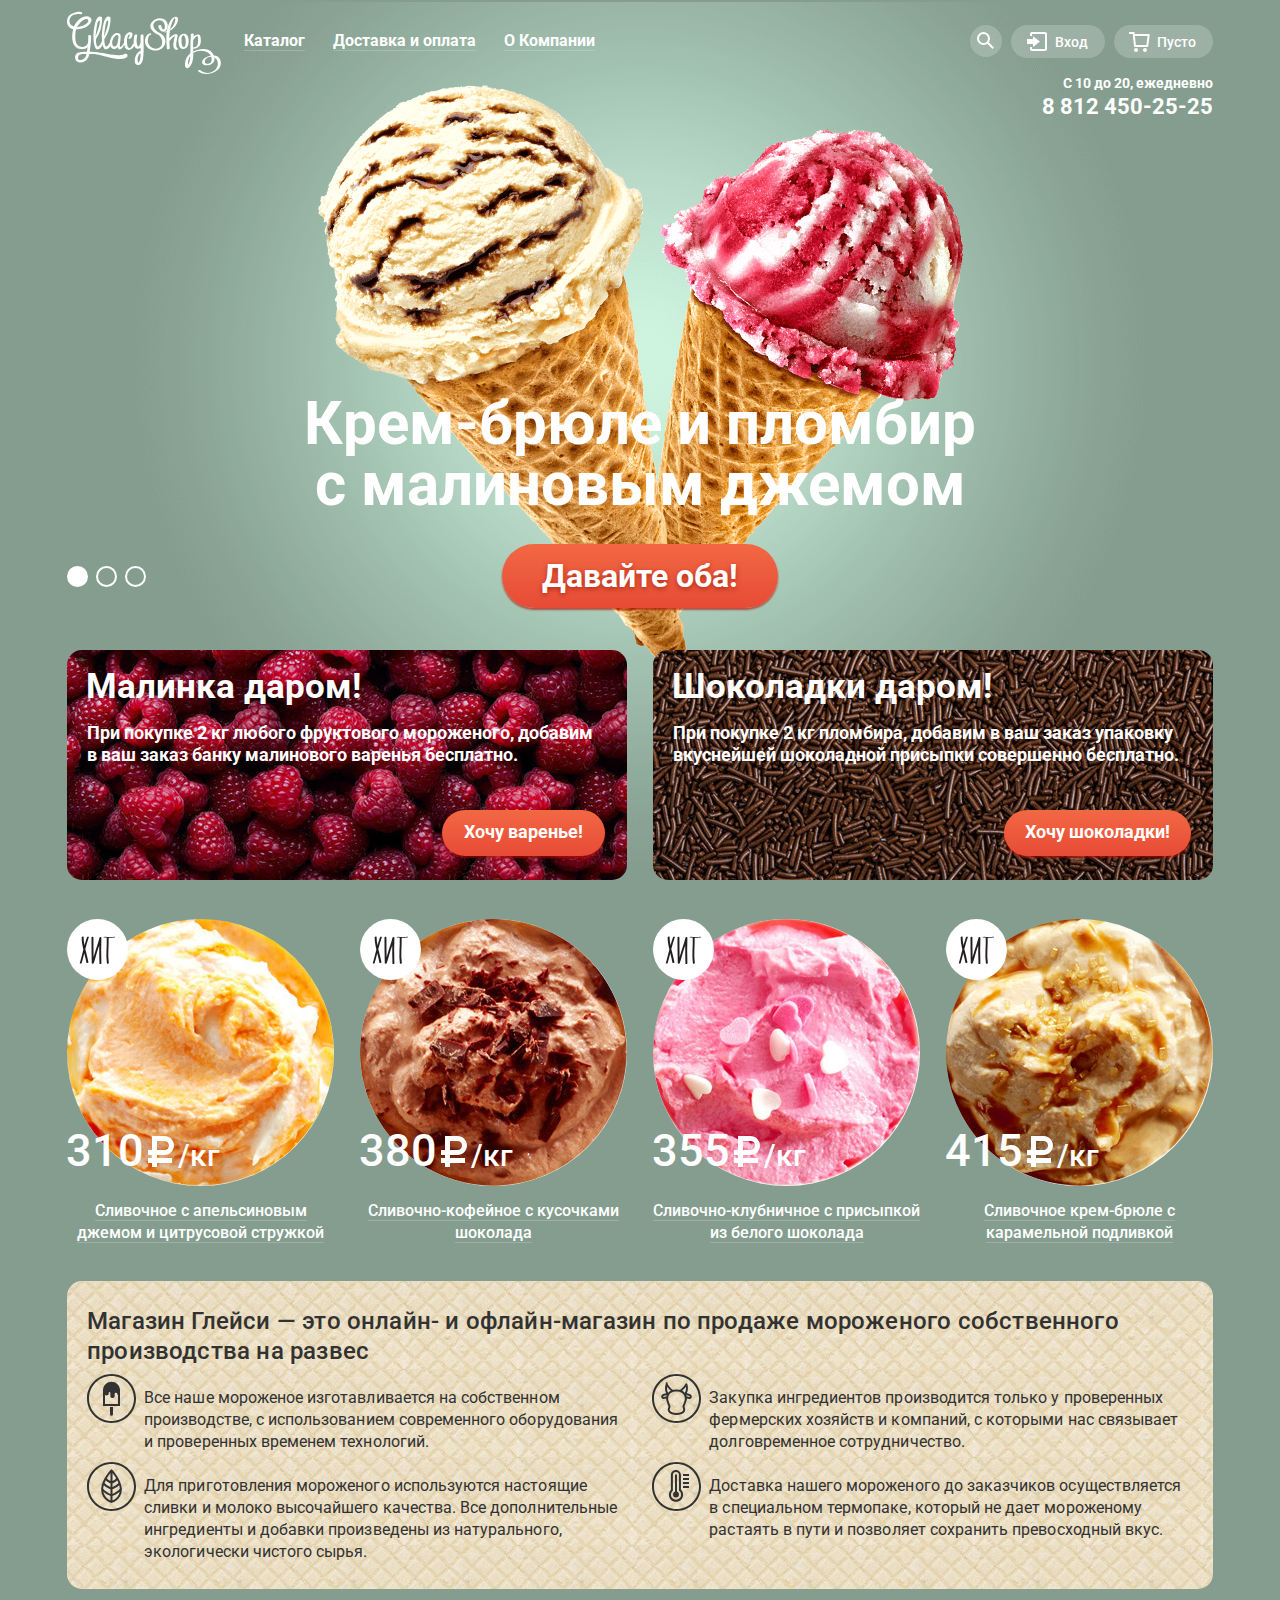
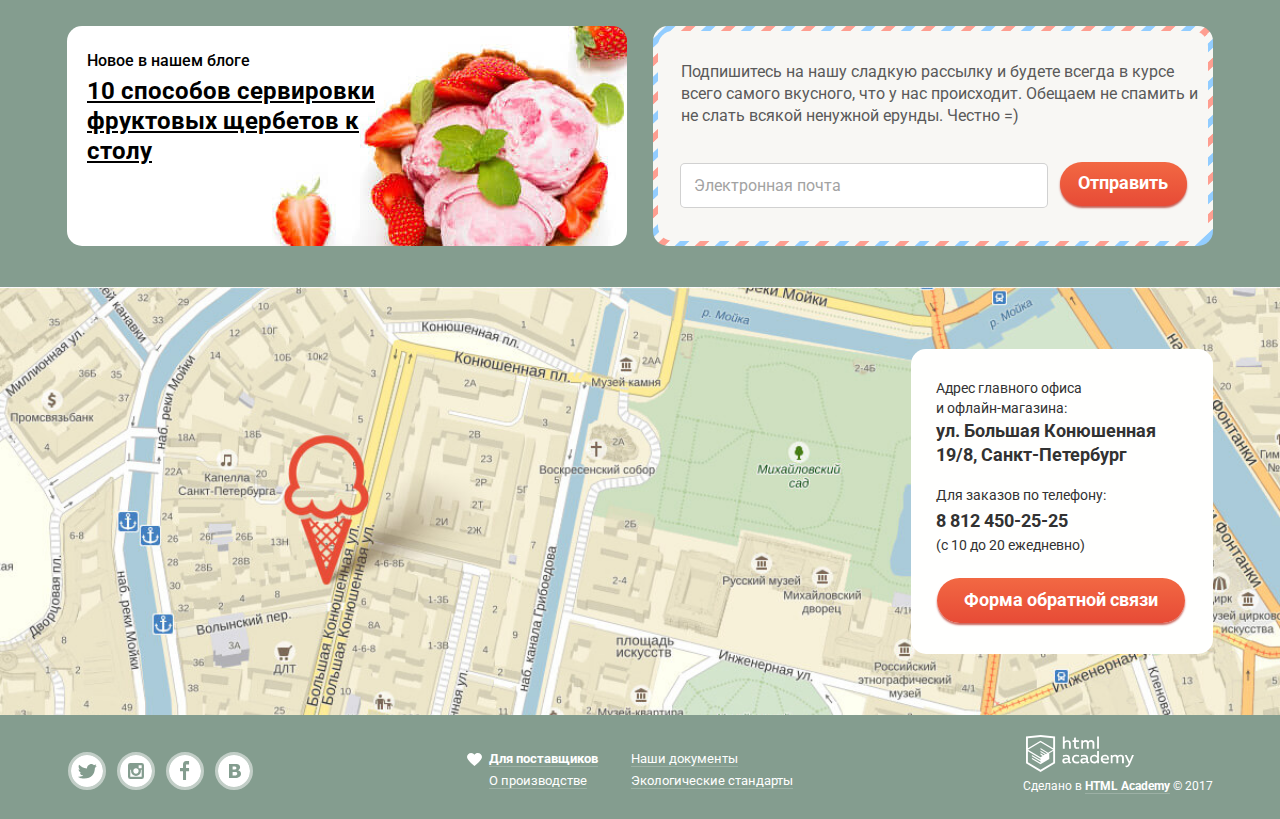
==== commit ebe20d6a: "js минимизирован, исправлен пэгинатор и фильтры" ====
--- a/index.html
+++ b/index.html
@@ -290,6 +290,6 @@
             </div>
             <div class="overlay"></div>
         </div>
-        <script src="js/main.js"></script>
+        <script src="js/main.min.js"></script>
     </body>
 </html>--- a/css/main.css
+++ b/css/main.css
@@ -5,7 +5,7 @@
 }
 
 body {
-  min-width: 1200px;
+/*  min-width: 1200px;*/
   font-family: "Roboto", "Arial", sans-serif;
   color: #ffffff;
 }
@@ -1344,92 +1344,63 @@
           flex-direction: row;
   -webkit-box-pack: justify;
       -ms-flex-pack: justify;
-          justify-content: space-between;
-  -ms-flex-preferred-size: 267px;
-      flex-basis: 267px;
-}
-
-.social-list li {
-  position: relative;
-}
-
-.social-list .social-link:hover::before {
+          justify-content: flex-start;
+  flex-wrap: wrap;
+  width: 266px;
+  margin-top: 29px;
+}
+
+.social-list li  {
   width: 32px;
   height: 32px;
+  border: 3px solid rgba(255, 255, 255, 0.502);
+  border-radius: 50%;
+  margin: 2px 10px 2px 1px;
+  padding: 0;
+}
+
+.social-list li a {
+  display: inline-block;
+}
+
+.social-list li:hover {
   border: 3px solid rgba(255, 255, 255, 0.702);
+}
+
+.social-list li:active a {
   border-radius: 50%;
-}
-
-.social-list .social-link:focus::before {
+  -webkit-box-shadow: inset 0px 2px 1px 0px rgba(136, 136, 136, 0.8);
+          box-shadow: inset 0px 2px 1px 0px rgba(136, 136, 136, 0.8);
+}
+
+.social-list li:focus  {
+  border-radius: 50%;
+  -webkit-box-shadow: 0px 0px 0 2px rgba(46, 136, 228, 0.3);
+          box-shadow: 0px 0px 0 2px rgba(46, 136, 228, 0.3);
+}
+
+.social-list .social-button-tw {
   width: 32px;
   height: 32px;
-  outline: none;
-  -webkit-box-shadow: 0px 0px 0 2px rgba(46, 136, 228, 0.3);
-          box-shadow: 0px 0px 0 2px rgba(46, 136, 228, 0.3);
-}
-
-.social-list .social-link:active::before {
-  opacity: 0.8;
+  background-image: url("../img/svg-gllacy/twitter.svg");
+}
+
+.social-list .social-button-inst {
   width: 32px;
   height: 32px;
-  -webkit-box-shadow: inset 0px 2px 1px 0px rgba(136, 136, 136, 0.8);
-          box-shadow: inset 0px 2px 1px 0px rgba(136, 136, 136, 0.8);
-}
-
-.social-button-tw a::before {
-  position: absolute;
-  content: "";
-  top: -5px;
-  left: 1px;
-  background-image: url("../img/svg-gllacy/twitter.svg");
-  background-position: 0px 0px;
-  background-repeat: no-repeat;
+  background-image: url("../img/svg-gllacy/instagram.svg");
+}
+
+.social-list .social-button-fb {
   width: 32px;
   height: 32px;
-  border-radius: 50%;
-  border: 3px solid rgba(255, 255, 255, 0.502);
-}
-
-.social-button-inst a::before {
-  position: absolute;
-  content: "";
-  top: -5px;
-  left: -39px;
-  background-image: url("../img/svg-gllacy/instagram.svg");
-  background-position: 0 0;
-  background-repeat: no-repeat;
+  background-image: url("../img/svg-gllacy/fb.svg");
+}
+
+.social-list .social-button-vk {
   width: 32px;
   height: 32px;
-  border-radius: 50%;
-  border: 3px solid rgba(255, 255, 255, 0.502);
-}
-
-.social-button-fb a::before {
-  position: absolute;
-  content: "";
-  top: -5px;
-  left: -79px;
-  background-image: url("../img/svg-gllacy/fb.svg");
-  background-position: 0 0;
-  background-repeat: no-repeat;
-  width: 32px;
-  height: 32px;
-  border-radius: 50%;
-  border: 3px solid rgba(255, 255, 255, 0.502);
-}
-
-.social-button-vk a::before {
-  position: absolute;
-  content: "";
-  top: -5px;
-  left: -119px;
   background-image: url("../img/svg-gllacy/vk.svg");
-  background-position: 0 0;
-  background-repeat: no-repeat;
-  width: 32px;
-  height: 32px;
-  border-radius: 50%;
-  border: 3px solid rgba(255, 255, 255, 0.502);
 }
 
 .contacts-footer {
@@ -1447,7 +1418,7 @@
       align-content: flex-start;
   -ms-flex-preferred-size: 560px;
       flex-basis: 560px;
-  margin: 0;
+  margin-left: 1px;
   margin-top: 26px;
   padding: 0;
 }
@@ -2097,7 +2068,6 @@
           flex-direction: row;
       -ms-flex-wrap: wrap;
           flex-wrap: wrap;
-  width: 880px;
   margin-left: 0;
   padding-left: 1px;
   margin-bottom: 14px;
@@ -2113,7 +2083,6 @@
           flex-direction: row;
   -ms-flex-wrap: wrap;
       flex-wrap: wrap;
-  width: 875px;
   margin-left: 0;
   padding-left: 0;
 }
@@ -2224,7 +2193,6 @@
       -ms-flex-align: flex-start;
           align-items: flex-start;
   border: none;
-  width: 400px;
   margin-bottom: 0;
   padding-bottom: 0;
 }
@@ -2252,7 +2220,6 @@
           box-sizing: border-box;
   padding-left: 40px;
   padding-right: 16px;
-  width: 415px;
   min-height: 36px;
   border-radius: 20px;
   background-color: rgba(248, 247, 244, 0.2);
@@ -2260,10 +2227,17 @@
 
 .fat-content label {
   position: relative;
+  font-size: 16px;
+  line-height: 18px;
+  font-weight: 500;
   display: inline-block;
   vertical-align: middle;
-  margin-top: 10px;
+  margin-top: 9px;
   margin-left: 6px;
+}
+
+.fat-content label:not(:last-child) {
+  margin-right: 44px;
 }
 
 .fat-content label::before {
@@ -2274,7 +2248,7 @@
   background-position: 0 0;
   background-repeat: no-repeat;
   background-size: 22px 22px;
-  top: -3px;
+  top: -2px;
   left: -32px;
   width: 22px;
   height: 22px;
@@ -2301,7 +2275,7 @@
   background-position: 0 0;
   background-repeat: no-repeat;
   background-size: 22px 22px;
-  top: -3px;
+  top: -2px;
   left: -32px;
   width: 22px;
   height: 22px;
@@ -2336,7 +2310,6 @@
       -ms-flex-align: start;
           align-items: flex-start;
   border: none;
-  width: 700px;
   margin-left: 0;
   padding-left: 0;
   margin-top: 12px;
@@ -2363,9 +2336,8 @@
           justify-content: space-between;
   -webkit-box-sizing: border-box;
           box-sizing: border-box;
-  padding-left: 46px;
+  padding-left: 47px;
   padding-right: 9px;
-  width: 700px;
   min-height: 35px;
   border-radius: 20px;
   background-color: rgba(248, 247, 244, 0.2);
@@ -2373,6 +2345,9 @@
 
 .fillers-content label {
   position: relative;
+  font-size: 16px;
+  line-height: 18px;
+  font-weight: 500;
   display: inline-block;
   vertical-align: middle;
   margin-top: 9px;
@@ -2382,7 +2357,11 @@
   outline: 2px solid rgba(46, 136, 228, 0.3);
 }
 
-.fillers-content label:not(:first-child) {
+.fillers-content label:not(:last-child) {
+  margin-right: 53px;
+}
+
+.fillers-content label:last-child {
   margin-right: 9px;
 }
 
@@ -2443,8 +2422,8 @@
   border-radius: 25px;
   border: 2px solid #ffffff;
   text-decoration: none;
-  padding: 7px 27px;
-  margin: 34px 0 10px 2px; 
+  padding: 7px 28px;
+  margin: 34px 0 10px 1px; 
   color: #ffffff;
   font-size: 16px;
   line-height: 18px;
@@ -2514,7 +2493,7 @@
 
 .range-controls .toggle {
   position: absolute;
-  top: 8px;
+  top: 7px;
   left: 40px;
   width: 4px;
   height: 4px;
@@ -2538,7 +2517,7 @@
   font-size: 14px;
   line-height: 16px;
   font-weight: 500;
-  margin-bottom: 6px;
+  margin-bottom: 5px;
   margin-left: 15px;
 }
 
@@ -2732,8 +2711,7 @@
   -webkit-box-pack: justify;
       -ms-flex-pack: justify;
           justify-content: space-between;
-  padding-right: 15px;
-  width: 180px;
+  min-width: 180px;
 }
 
 .paginator-item:not(:last-child):not(:first-child) {
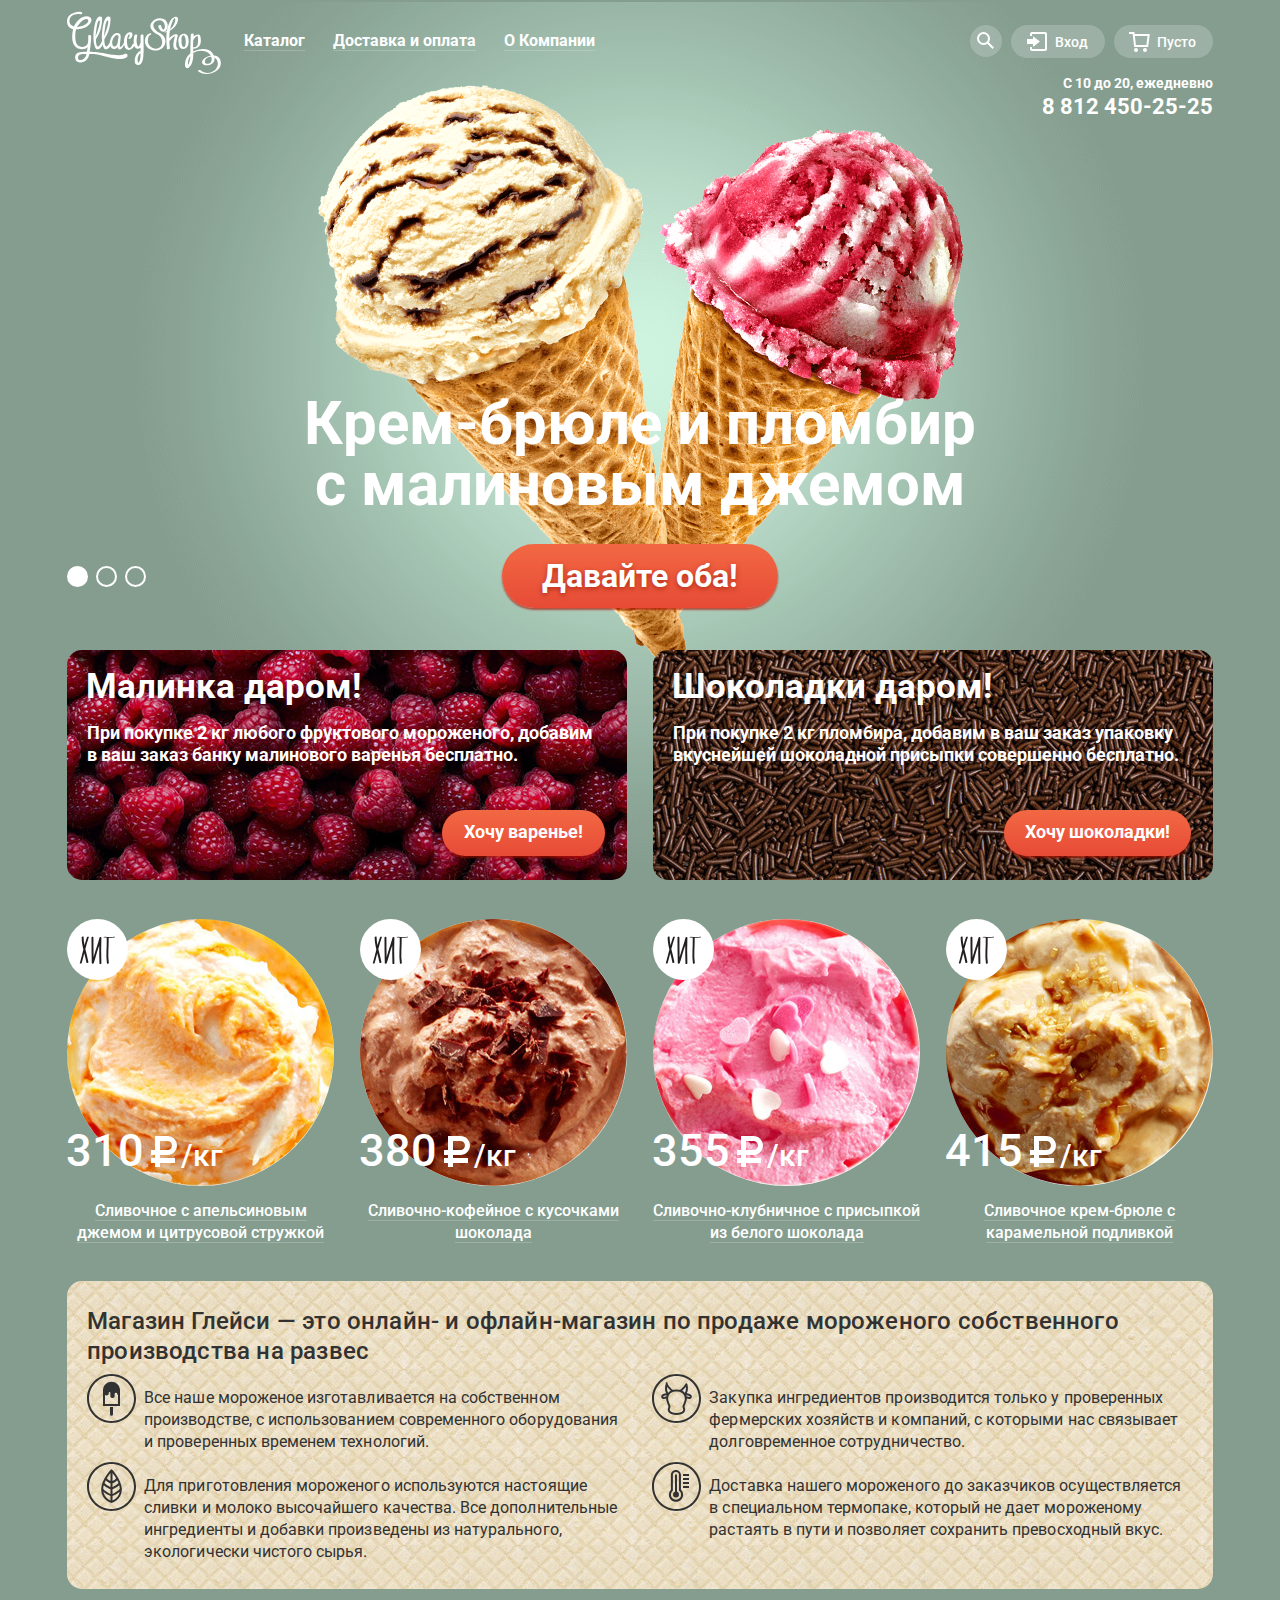
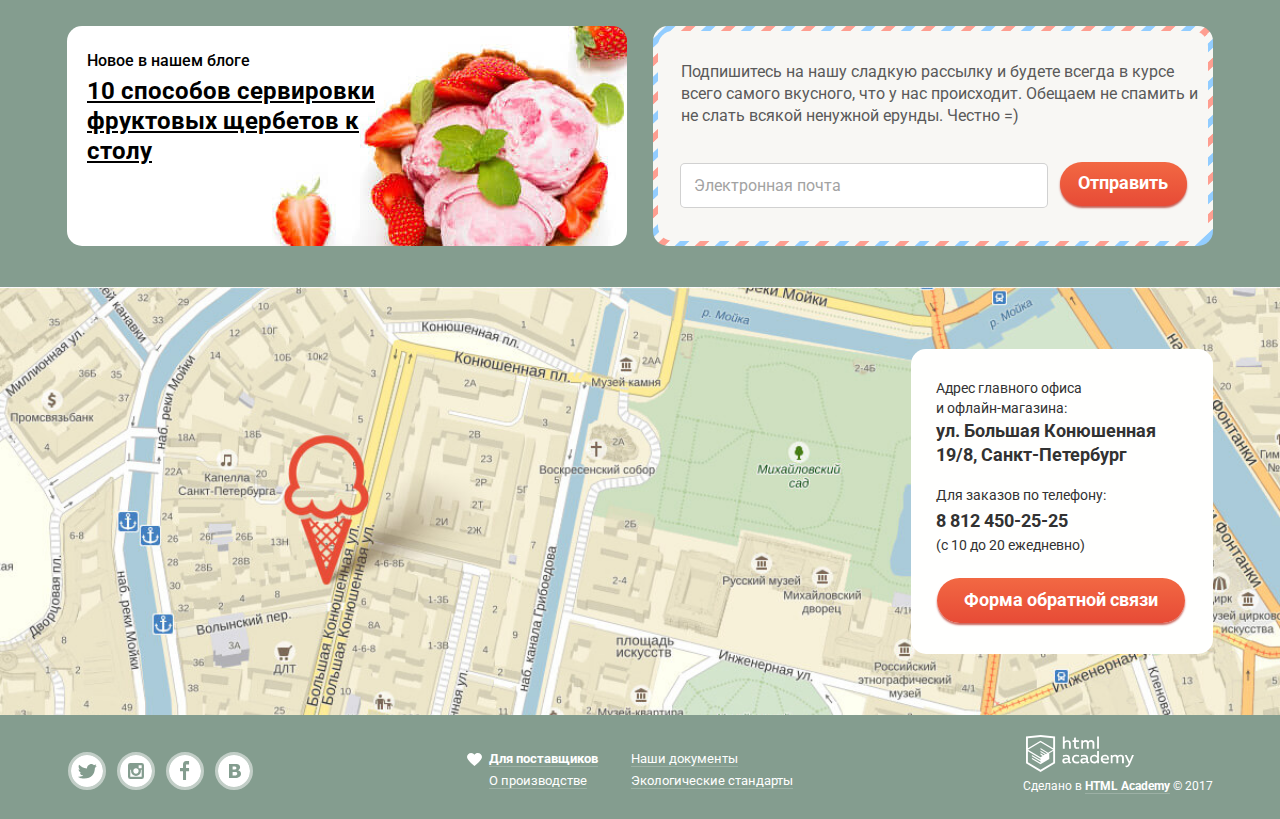
==== commit ed59dbe5: "почти" ====
--- a/index.html
+++ b/index.html
@@ -5,7 +5,7 @@
         <title>HTML Academy: Глейси</title>
         <link href="https://fonts.googleapis.com/css?family=Roboto:400,500,700&amp;subset=cyrillic" rel="stylesheet">
         <link href="css/normalize.css" rel="stylesheet">
-        <link href="css/main.css" rel="stylesheet">
+        <link href="css/main.min.css" rel="stylesheet">
         <meta name="format-detection" content="telephone=no">
     </head>
     <body>
@@ -135,6 +135,7 @@
                             </h3>
                             <p class="hits-item-image">
                                 <img src="img/product1-1.jpg" width="267" height="267" alt="Сливочное с апельсиновым джемом и цитрусовой стружкой">
+<!--                            <p class="hits-item-image">-->
                                 <span class="hits-item-price">
                                 310<span class="hits-item-weight"> /кг</span>
                                 </span>
--- a/css/main.min.css
+++ b/css/main.min.css
@@ -0,0 +1 @@
+body,html{margin:0;padding:0}body{font-family:"Roboto","Arial",sans-serif;color:#fff}.site-wrapper{margin:0 auto;padding:0 27px;width:1146px}.site-background{background-color:#849d8f;background-image:url(../img/slider-1.png);background-position:center 2px;background-repeat:no-repeat;-webkit-transition:background-image .5s ease,background-color .5s ease;-o-transition:background-image .5s ease,background-color .5s ease;transition:background-image .5s ease,background-color .5s ease}.site-background::before,.site-background::after{content:"";visibility:hidden}.site-background::before{background-image:url(../img/slider-2.png)}.site-background::after{background-image:url(../img/slider-3.png)}a{font-weight:700;color:#fff}.site-navigation,.site-menu,.user-navigation,.main-slides,.hits-list,.features-list,.social-list,.contacts-footer-content,.breadcrumbs-list,.catalog-list,.paginator-list{list-style:none;padding:0;margin:0}.button{display:inline-block;vertical-align:middle;text-align:center;background-image:-webkit-gradient(linear,left top,left bottom,from(#f26843),to(#e74b36));background-image:-webkit-linear-gradient(top,#f26843 0%,#e74b36 100%);background-image:-o-linear-gradient(top,#f26843 0%,#e74b36 100%);background-image:linear-gradient(to bottom,#f26843 0%,#e74b36 100%);-webkit-box-shadow:0 2px 2px 0 rgba(172,16,0,0.64);box-shadow:0 2px 2px 0 rgba(172,16,0,0.64);border-radius:25px;border:none;text-decoration:none;padding:10px 20px;color:#fff;font-weight:700;cursor:pointer}.button:hover{-webkit-box-shadow:0 2px 2px 0 rgba(172,16,0,1);box-shadow:0 2px 2px 0 rgba(172,16,0,1);background:-webkit-gradient(linear,left top,left bottom,from(#f58669),to(#ec6f5e));background:-webkit-linear-gradient(top,#f58669 0%,#ec6f5e 100%);background:-o-linear-gradient(top,#f58669 0%,#ec6f5e 100%);background:linear-gradient(to bottom,#f58669 0%,#ec6f5e 100%)}.button:active{background:-webkit-gradient(linear,left top,left bottom,from(#c73f2c),to(#e1613e));background:-webkit-linear-gradient(top,#c73f2c 0%,#e1613e 100%);background:-o-linear-gradient(top,#c73f2c 0%,#e1613e 100%);background:linear-gradient(to bottom,#c73f2c 0%,#e1613e 100%);-webkit-box-shadow:inset 0 2px 2px rgba(172,16,0,1);box-shadow:inset 0 2px 2px rgba(172,16,0,1)}.site-seacrh input[type="search"],.site-entry-background input[type="email"],input[type="password"],.form-send input[type="email"],.feedback input[type="text"],input[type="email"]{height:38px;border-radius:5px;-webkit-box-sizing:border-box;box-sizing:border-box;border:1px solid rgba(178,178,178,0.6);-webkit-box-shadow:none;box-shadow:none}.visually-hidden{position:absolute;width:1px;height:1px;border:0;padding:0;clip:rect(0 0 0 0);overflow:hidden}.main-header{display:-webkit-box;display:-ms-flexbox;display:flex;-webkit-box-orient:vertical;-webkit-box-direction:normal;-ms-flex-direction:column;flex-direction:column;-webkit-box-pack:justify;-ms-flex-pack:justify;justify-content:space-between;position:relative}.main-navigation{display:-webkit-box;display:-ms-flexbox;display:flex;-webkit-box-orient:horizontal;-webkit-box-direction:normal;-ms-flex-direction:row;flex-direction:row;-webkit-box-align:center;-ms-flex-align:center;align-items:center}.main-header-logo{display:inline-block;vertical-align:top;margin-top:11px;-ms-flex-item-align:center;-ms-grid-row-align:center;align-self:center}_:-ms-fullscreen,:root .main-header-logo{margin-left:13px}.header-navigation-wrapper{width:100%;display:-webkit-box;display:-ms-flexbox;display:flex;-webkit-box-pack:justify;-ms-flex-pack:justify;justify-content:space-between;margin-top:3px}.site-navigation{display:-webkit-box;display:-ms-flexbox;display:flex;-ms-flex-wrap:wrap;flex-wrap:wrap;-webkit-box-align:center;-ms-flex-align:center;align-items:center;-ms-flex-preferred-size:450px;flex-basis:450px;margin-left:10px}.site-navigation-element{margin-right:1px;padding:7px 14px 7px 13px;border-radius:20px}.site-navigation-link{display:block;vertical-align:middle;text-decoration:none;border-bottom:1px solid rgba(255,255,255,0.2);font-size:16px;line-height:18px;font-weight:700}.site-navigation-element:hover{background-color:#f7f6f3}.site-navigation-element:active{background-color:rgba(248,247,244,0.988);-webkit-box-shadow:inset 0 2px 1px 0 rgba(105,105,105,0.9);box-shadow:inset 0 2px 1px 0 rgba(105,105,105,0.9)}.site-navigation-element:hover .site-navigation-link{border-bottom:none;color:#323232}.site-navigation-element:first-child{position:relative}.site-navigation-element:hover .site-menu-background{display:block}.site-menu-background{display:none;position:absolute;background-color:transparent;top:23px;left:-7px;width:143px;height:15px}.site-menu{position:absolute;top:14px;left:-1px;width:143px;min-height:171px;background-color:#f8f7f4;border-radius:5px;-webkit-box-shadow:0 20px 20px 0 rgba(0,0,0,0.4);box-shadow:0 20px 20px 0 rgba(0,0,0,0.4);z-index:50}.site-menu li:hover:not(:first-child){background-color:#fbded8}.site-menu li:active:not(:first-child){background-color:#f6b5a5}.site-menu a{color:#323232;text-decoration:none;font-size:14px;line-height:16px;font-weight:400}.site-menu li{padding:4px 20px 9px 21px}.site-menu li:nth-of-type(1) a{font-weight:700}.site-menu li:nth-of-type(1){border-bottom:1px solid rgba(50,50,50,0.2);margin-right:9px;margin-left:6px;padding:9px 14px 11px 15px}.site-menu li:nth-of-type(2){padding-top:8px}.user-navigation{display:-webkit-box;display:-ms-flexbox;display:flex;-webkit-box-pack:end;-ms-flex-pack:end;justify-content:flex-end;-ms-flex-wrap:wrap;flex-wrap:wrap;-webkit-box-align:center;-ms-flex-align:center;align-items:center;-ms-flex-preferred-size:450px;flex-basis:450px}.user-navigation li{display:block;vertical-align:middle;text-align:center;margin-left:9px;font-size:14px;line-height:16px;font-weight:500}.icon-search{position:relative;max-width:25px;background-color:rgba(255,255,255,0.2);opacity:1;border-radius:50%;padding:16px}.icon-search span{display:inline-block;vertical-align:middle}.icon-search::before{position:absolute;content:"";background-image:url(../img/svg-gllacy/loupe.svg);background-repeat:no-repeat;background-position:0 0;left:7px;top:7px;width:22px;height:21px}.icon-search:hover{position:relative;background-color:#f8f7f4}.icon-search:hover::before{background-image:url(../img/svg-gllacy/loupe-active.svg)}.icon-login{position:relative;max-width:100px;background-color:rgba(255,255,255,0.2);opacity:1;border-radius:20px;padding:8px 17px}.icon-login span{position:relative;display:inline-block;vertical-align:middle;padding-left:27px}.icon-login span::before{position:absolute;content:"";background-image:url(../img/svg-gllacy/white-entrance.svg);background-repeat:no-repeat;background-position:0 0;left:-1px;top:-2px;width:21px;height:20px}.icon-login:hover{position:relative;background-color:#f8f7f4;color:#323232}.icon-login:hover span::before{background-image:url(../img/svg-gllacy/entrance.svg)}.icon-basket-empty{max-width:100px;background-color:rgba(255,255,255,0.2);opacity:1;border-radius:20px;padding:8px 17px 8px 16px}.icon-basket-empty span{position:relative;display:inline-block;vertical-align:middle;padding-left:27px}.icon-basket-empty span::before{position:absolute;content:"";background-image:url(../img/svg-gllacy/basket.svg);background-repeat:no-repeat;background-position:0 0;left:-1px;top:-2px;width:22px;height:21px}.icon-basket-empty:hover{position:relative;background-color:#f8f7f4;color:#323232}.icon-basket-empty:hover span::before{background-image:url(../img/svg-gllacy/basket-active.svg)}.icon-search:hover .site-search-background{display:block}.site-search-background{display:none;position:absolute;right:0;top:32px;background-color:transparent;width:341px;height:5px}.site-seacrh{position:absolute;right:0;top:4px;width:341px;min-height:84px;border-radius:6px;background-color:#f8f7f4;-webkit-box-shadow:0 20px 20px 0 rgba(0,0,0,0.4);box-shadow:0 20px 20px 0 rgba(0,0,0,0.4);z-index:50}.site-seacrh input[type="search"]{width:311px;height:44px;margin:20px 15px;padding-left:13px;z-index:100;outline:none}.site-seacrh input[type="search"]::-webkit-input-placeholder{font-size:14px;line-height:24px;font-weight:400;text-align:left;color:#999;opacity:.9}.site-seacrh input[type="search"]:-ms-input-placeholder{font-size:14px;line-height:24px;font-weight:400;text-align:left;color:#999;opacity:.9}.site-seacrh input[type="search"]::-ms-input-placeholder{font-size:14px;line-height:24px;font-weight:400;text-align:left;color:#999;opacity:.9}.site-seacrh input[type="search"]::placeholder{font-size:14px;line-height:24px;font-weight:400;text-align:left;color:#999;opacity:.9}.site-seacrh input[type="search"]:hover{-webkit-box-shadow:inset 0 0 0 1px rgba(172,172,172,0.5);box-shadow:inset 0 0 0 1px rgba(172,172,172,0.5)}.site-seacrh input[type="search"]:focus{-webkit-box-shadow:inset 0 0 0 1px rgba(46,136,228,0.52);box-shadow:inset 0 0 0 1px rgba(46,136,228,0.52)}.icon-login:hover .site-entry-background{display:block}.site-entry-background{display:none;position:absolute;right:-1px;top:32px;background-color:transparent;width:278px;height:5px}.site-entry{position:absolute;right:0;top:4px;width:277px;min-height:214px;border-radius:6px;background-color:#f8f7f4;-webkit-box-shadow:0 20px 20px 0 rgba(0,0,0,0.4);box-shadow:0 20px 20px 0 rgba(0,0,0,0.4);z-index:50}.site-entry input[type="email"],input[type="password"]{width:241px;height:44px;margin:20px 20px 0 19px;padding-left:14px;z-index:100;outline:none}.site-entry input[type="email"]::-webkit-input-placeholder,.site-entry input[type="password"]::-webkit-input-placeholder{font-size:14px;line-height:24px;font-weight:400;text-align:left;color:#999;opacity:.9}.site-entry input[type="email"]:-ms-input-placeholder,.site-entry input[type="password"]:-ms-input-placeholder{font-size:14px;line-height:24px;font-weight:400;text-align:left;color:#999;opacity:.9}.site-entry input[type="email"]::-ms-input-placeholder,.site-entry input[type="password"]::-ms-input-placeholder{font-size:14px;line-height:24px;font-weight:400;text-align:left;color:#999;opacity:.9}.site-entry input[type="email"]::placeholder,.site-entry input[type="password"]::placeholder{font-size:14px;line-height:24px;font-weight:400;text-align:left;color:#999;opacity:.9}.site-entry input[type="email"]:hover,input[type="password"]:hover{-webkit-box-shadow:inset 0 0 0 1px rgba(172,172,172,0.5);box-shadow:inset 0 0 0 1px rgba(172,172,172,0.5)}.site-entry input[type="email"]:focus,input[type="password"]:focus{-webkit-box-shadow:inset 0 0 0 1px rgba(46,136,228,0.52);box-shadow:inset 0 0 0 1px rgba(46,136,228,0.52)}.site-entry div{display:-webkit-box;display:-ms-flexbox;display:flex;-webkit-box-orient:horizontal;-webkit-box-direction:normal;-ms-flex-direction:row;flex-direction:row;-ms-flex-pack:distribute;justify-content:space-around;-webkit-box-align:center;-ms-flex-align:center;align-items:center;-ms-flex-preferred-size:245px;flex-basis:245px;-ms-flex-wrap:wrap;flex-wrap:wrap;z-index:100}.site-entry p{display:-webkit-box;display:-ms-flexbox;display:flex;-webkit-box-orient:vertical;-webkit-box-direction:normal;-ms-flex-direction:column;flex-direction:column;-webkit-box-pack:center;-ms-flex-pack:center;justify-content:center;-webkit-box-align:start;-ms-flex-align:start;align-items:flex-start;margin:17px 9px 0 0}.site-entry .button{font-size:18px;line-height:24px;padding:11px 25px 9px;margin:20px 0 1px 9px;border-radius:20px}.site-entry a{color:#323232;font-size:13px;line-height:13px;font-weight:400;text-decoration:none;border-bottom:1px solid rgba(50,50,50,0.3);margin-top:4px;margin-bottom:3px}.site-entry a:hover,.site-entry a:active{color:#e84d37;border-bottom:1px solid rgba(232,77,55,0.3)}.phone{position:absolute;text-align:right;width:190px;top:75px;right:27px;font-size:14px;line-height:16px;font-weight:700;margin-top:0;margin-bottom:0;margin-right:0}.phone a{display:inline-block;vertical-align:middle;text-align:left;font-size:22px;line-height:24px;text-decoration:none;margin-top:4px;margin-right:0}.container{display:-webkit-box;display:-ms-flexbox;display:flex;-webkit-box-orient:vertical;-webkit-box-direction:normal;-ms-flex-direction:column;flex-direction:column;-webkit-box-pack:justify;-ms-flex-pack:justify;justify-content:space-between}.slider{position:relative;padding-top:275px;text-align:center;margin-bottom:42px}.icecream-slide{display:none}.main-slides h3{font-weight:700;font-size:60px;line-height:60.35px;width:700px;margin:40px auto 0}.main-slides a{font-size:32px;line-height:44px;padding:10px 40px;margin-top:29px;text-shadow:0 2px 5px rgba(160,32,11,0.76);border-radius:50px;outline:none}.main-slides a:focus{-webkit-box-shadow:0 0 0 2px rgba(46,136,228,0.3);box-shadow:0 0 0 2px rgba(46,136,228,0.3)}.slider-controls label::before{content:"";display:inline-block;width:17px;height:17px;margin-right:8px;vertical-align:middle;background-color:transparent;border:2px solid #fff;border-radius:50%;cursor:pointer}.slider-controls{position:absolute;bottom:21px;left:0;z-index:20;font-size:0}.slider-controls label:hover::before{background-color:rgba(248,247,244,0.4)}_:-ms-fullscreen,:root .slider-controls{margin-left:13px}#product-1:checked ~ .site-background #slide1,#product-2:checked ~ .site-background #slide2,#product-3:checked ~ .site-background #slide3{display:block}#product-1:checked ~ .site-background label[for="product-1"]::before,#product-2:checked ~ .site-background label[for="product-2"]::before,#product-3:checked ~ .site-background label[for="product-3"]::before{background-color:#fff}#product-1:checked ~ .site-background{background-color:#849d8f;background-image:url(../img/slider-1.png)}#product-2:checked ~ .site-background{background-color:#8996a6;background-image:url(../img/slider-2.png)}#product-3:checked ~ .site-background{background-color:#9d8b84;background-image:url(../img/slider-3.png)}.columns{display:-webkit-box;display:-ms-flexbox;display:flex;-webkit-box-orient:horizontal;-webkit-box-direction:normal;-ms-flex-direction:row;flex-direction:row;-webkit-box-pack:justify;-ms-flex-pack:justify;justify-content:space-between;margin-bottom:23px}.columns .first-column{width:560px;min-height:230px;background-color:#b13956;background-image:url(../img/raspberries-background.jpg);background-position:-50px -94px;background-repeat:no-repeat;border-radius:15px}.columns .second-column{width:560px;min-height:230px;background-color:#532d1c;background-image:url(../img/chocolate-background.jpg);background-position:-218px -104px;background-repeat:no-repeat;border-radius:15px}.columns h2{font-size:35px;line-height:41px;font-weight:700;margin-top:16px;margin-left:19px;margin-bottom:5px}.columns p{font-size:18px;line-height:22px;font-weight:700;margin:15px 25px 0 20px}.columns a{font-size:18px;line-height:24px;margin-top:44px}.first-column a{margin-left:375px;margin-right:21px;outline:none;padding:10px 22px 12px}.second-column a{margin-left:351px;margin-right:20px;outline:none;padding:10px 21px 12px}.first-column a:focus,.second-column a:focus{-webkit-box-shadow:0 0 0 2px rgba(46,136,228,0.3);box-shadow:0 0 0 2px rgba(46,136,228,0.3)}.hits{display:-webkit-box;display:-ms-flexbox;display:flex;-webkit-box-orient:vertical;-webkit-box-direction:normal;-ms-flex-direction:column;flex-direction:column;-webkit-box-pack:justify;-ms-flex-pack:justify;justify-content:space-between;margin-bottom:28px}.hits-list{display:-webkit-box;display:-ms-flexbox;display:flex;-ms-flex-wrap:wrap;flex-wrap:wrap;-webkit-box-orient:horizontal;-webkit-box-direction:normal;-ms-flex-direction:row;flex-direction:row;-webkit-box-pack:justify;-ms-flex-pack:justify;justify-content:space-between}.hits-item{display:-webkit-box;display:-ms-flexbox;display:flex;position:relative;-webkit-box-orient:vertical;-webkit-box-direction:normal;-ms-flex-direction:column;flex-direction:column;-webkit-box-pack:start;-ms-flex-pack:start;justify-content:flex-start;-ms-flex-preferred-size:267px;flex-basis:267px;min-height:350px}.hits-item::before{display:none;content:"";position:absolute;top:10px;left:-14px;border-radius:5px;background-color:#f8f7f4;opacity:.2;width:294px;min-height:405px;-webkit-box-shadow:0 20px 20px 0 rgba(0,0,0,0.4);box-shadow:0 20px 20px 0 rgba(0,0,0,0.4);z-index:20}.hits-item:hover::before{display:block}.hits-item:hover a{display:block;margin-bottom:-50px}.hits-item-title{font-size:16px;line-height:22px;font-weight:500;text-align:center;margin-bottom:-200px;margin-top:10px;-webkit-box-ordinal-group:2;-ms-flex-order:1;order:1}.hits-item-title span{border-bottom:1px solid rgba(255,255,255,0.2)}.hits-list img{border-radius:50%}.hits-item-image{position:relative;margin-bottom:0}.hits-item-image::before{position:absolute;content:"";background-image:url(../img/svg-gllacy/hit.svg);background-repeat:no-repeat;background-position:0 0;top:0;left:0;width:65px;height:65px}.hits-item-image .hits-item-price{position:absolute;min-width:280px;top:209px;left:-1px;font-size:45px;line-height:45px;font-weight:500;margin-right:0}.hits-item-image .hits-item-weight{background-image:url(../img/svg-gllacy/ruble.svg);background-repeat:no-repeat;background-position:5px 1px;display:inline-block;width:50px;font-size:30px;line-height:45px;font-weight:500;padding-left:37px;margin-left:0}.hits-list a{display:none;font-size:18px;line-height:24px;margin-top:210px;margin-bottom:-210px;padding:7px 18px 11px;-ms-flex-item-align:center;-ms-grid-row-align:center;align-self:center;-webkit-box-ordinal-group:3;-ms-flex-order:2;order:2;z-index:50;-webkit-box-shadow:0 1px 2px 0 rgba(172,16,0,0.004);box-shadow:0 1px 2px 0 rgba(172,16,0,0.004)}.features{display:-webkit-box;display:-ms-flexbox;display:flex;-webkit-box-orient:vertical;-webkit-box-direction:normal;-ms-flex-direction:column;flex-direction:column;-webkit-box-pack:center;-ms-flex-pack:center;justify-content:center;-ms-flex-wrap:wrap;flex-wrap:wrap;width:1146px;min-height:308px;background-color:#ebe0c8;background-image:url(../img/wafer.jpg);border-radius:15px;color:#323232;margin-bottom:37px}.features-list{display:-webkit-box;display:-ms-flexbox;display:flex;-webkit-box-orient:horizontal;-webkit-box-direction:normal;-ms-flex-direction:row;flex-direction:row;-webkit-box-pack:start;-ms-flex-pack:start;justify-content:flex-start;-ms-flex-line-pack:start;align-content:flex-start;min-height:192px;-ms-flex-wrap:wrap;flex-wrap:wrap;padding:0;margin-left:0;margin-right:15px}.features-element{position:relative;-ms-flex-line-pack:justify;align-content:space-between;-ms-flex-preferred-size:500px;flex-basis:500px;padding:0 0 0 47.2px;margin:0 0 22px 18px}.features h2{width:100%;text-align:left;-ms-flex-item-align:start;align-self:flex-start;font-size:24px;line-height:30px;font-weight:500;letter-spacing:.185px;padding:21px 0 21px 20px;margin:0}.features-list p{text-align:left;font-size:16px;line-height:22px;font-weight:400;margin:0 7px 0 12px;letter-spacing:.05px}.icon-icecream::before{position:absolute;content:"";background-image:url(../img/svg-gllacy/ice-cream.svg);background-repeat:no-repeat;background-position:0 0;top:-13px;left:2px;width:50px;height:50px}.icon-cow::before{position:absolute;content:"";background-image:url(../img/svg-gllacy/cow.svg);background-repeat:no-repeat;background-position:0 0;top:-13px;left:2px;width:50px;height:50px}.icon-leaf::before{position:absolute;content:"";background-image:url(../img/svg-gllacy/eco.svg);background-repeat:no-repeat;background-position:0 0;top:-13px;left:2px;width:50px;height:50px}.icon-thermometer::before{position:absolute;content:"";background-image:url(../img/svg-gllacy/thermometer.svg);background-repeat:no-repeat;background-position:0 0;top:-13px;left:2px;width:50px;height:50px}.news{width:560px;min-height:220px;background-color:#fff;background-image:url(../img/strawberry-background.jpg);background-repeat:no-repeat;background-position:-51px -86px;border-radius:15px}.news h2{color:#000;font-size:16px;line-height:22px;font-weight:500;margin-top:24px;margin-left:20px;margin-bottom:0;padding-bottom:0}.news a{display:inline-block;color:#000;font-size:24px;line-height:30px;font-weight:700;margin-top:4px;margin-left:20px;margin-right:230px}.news a:hover,.news a:active{color:#e84d37;-webkit-text-decoration:underline rgba(232,77,55,0.3);text-decoration:underline rgba(232,77,55,0.3)}.form-send{width:560px;min-height:220px;background-color:#f8f7f4;background-image:url(../img/formsend-gradient.png);background-position:-4px 8px;border-radius:15px;padding:0}.form-send-background{width:550px;min-height:210px;background-color:#f8f7f4;background-repeat:no-repeat;background-position:50% 50%;border-radius:15px;margin:5px}.form-send-background p{font-size:16px;line-height:22px;font-weight:400;color:#5a5a5a;margin:0;padding-top:30px;padding-left:23px;padding-right:10px}.send button{font-size:18px;line-height:24px;margin-left:8px;margin-bottom:5px;outline:none;padding:9px 19px 11px 18px}.send button:focus{-webkit-box-shadow:0 0 0 2px rgba(46,136,228,0.3);box-shadow:0 0 0 2px rgba(46,136,228,0.3)}.send input[type="email"]{width:368px;height:45px;padding-left:13px;margin-left:22px;margin-top:36px;outline:none}.send input[type="email"]::-webkit-input-placeholder{font-size:16px;line-height:24px;font-weight:400;text-align:left;color:#999;opacity:.9}.send input[type="email"]:-ms-input-placeholder{font-size:16px;line-height:24px;font-weight:400;text-align:left;color:#999;opacity:.9}.send input[type="email"]::-ms-input-placeholder{font-size:16px;line-height:24px;font-weight:400;text-align:left;color:#999;opacity:.9}.send input[type="email"]::placeholder{font-size:16px;line-height:24px;font-weight:400;text-align:left;color:#999;opacity:.9}.send input[type="email"]:hover{-webkit-box-shadow:inset 0 0 0 1px rgba(172,172,172,0.5);box-shadow:inset 0 0 0 1px rgba(172,172,172,0.5)}.send input[type="email"]:focus{-webkit-box-shadow:inset 0 0 0 1px rgba(46,136,228,0.52);box-shadow:inset 0 0 0 1px rgba(46,136,228,0.52)}.map{position:relative;top:0;left:0;width:100%;min-height:428px;border:0;background-image:url(../img/map.jpg);background-position:50% 0;background-size:cover;background-repeat:no-repeat;margin-top:18px;margin-bottom:3px}iframe{margin-bottom:-5px}.map .site-wrapper{display:-webkit-box;display:-ms-flexbox;display:flex;-webkit-box-orient:horizontal;-webkit-box-direction:normal;-ms-flex-direction:row;flex-direction:row;-webkit-box-pack:end;-ms-flex-pack:end;justify-content:flex-end;-webkit-box-align:center;-ms-flex-align:center;align-items:center}.map-content{position:absolute;top:62px;padding:0;width:302px;min-height:305px;background-color:#fffffe;border-radius:15px}.map-content p{display:inline-block;text-align:left;font-size:14px;line-height:20px;font-weight:400;color:#323232;margin:29px 0 1px 25px}.map-content span{display:inline-block;font-size:18px;line-height:24px;font-weight:700;color:#323232;margin:0 40px 0 25px}.map-content p:nth-of-type(2){margin:18px 80px 0 25px}.map-content a{display:inline-block;font-size:18px;line-height:24px;font-weight:700;color:#323232;text-decoration:none;margin:4px 0 0 25px}.map-content p:nth-of-type(3){margin:2px 80px 0 25px}.map-content .button{font-size:18px;line-height:24px;color:#fff;margin:23px 0 0 26px;padding:10px 27px 11px;outline:none}.map-content .button:focus{-webkit-box-shadow:0 0 0 2px rgba(46,136,228,0.3);box-shadow:0 0 0 2px rgba(46,136,228,0.3)}.main-footer{display:-webkit-box;display:-ms-flexbox;display:flex;-webkit-box-orient:horizontal;-webkit-box-direction:normal;-ms-flex-direction:row;flex-direction:row;-webkit-box-pack:justify;-ms-flex-pack:justify;justify-content:space-between;-webkit-box-align:center;-ms-flex-align:center;align-items:center;padding-bottom:24px}.social-list{display:-webkit-box;display:-ms-flexbox;display:flex;-webkit-box-orient:horizontal;-webkit-box-direction:normal;-ms-flex-direction:row;flex-direction:row;-webkit-box-pack:justify;-ms-flex-pack:justify;justify-content:flex-start;-ms-flex-wrap:wrap;flex-wrap:wrap;width:266px;margin-top:29px}.social-list li{width:32px;height:32px;border:3px solid rgba(255,255,255,0.502);border-radius:50%;margin:2px 10px 2px 1px;padding:0}.social-list li a{display:inline-block}.social-list li:hover{border:3px solid rgba(255,255,255,0.702)}.social-list li:active a{border-radius:50%;-webkit-box-shadow:inset 0 2px 1px 0 rgba(136,136,136,0.8);box-shadow:inset 0 2px 1px 0 rgba(136,136,136,0.8)}.social-list li:focus{border-radius:50%;-webkit-box-shadow:0 0 0 2px rgba(46,136,228,0.3);box-shadow:0 0 0 2px rgba(46,136,228,0.3)}.social-list .social-button-tw{width:32px;height:32px;background-image:url(../img/svg-gllacy/twitter.svg)}.social-list .social-button-inst{width:32px;height:32px;background-image:url(../img/svg-gllacy/instagram.svg)}.social-list .social-button-fb{width:32px;height:32px;background-image:url(../img/svg-gllacy/fb.svg)}.social-list .social-button-vk{width:32px;height:32px;background-image:url(../img/svg-gllacy/vk.svg)}.contacts-footer{display:-webkit-box;display:-ms-flexbox;display:flex;-webkit-box-orient:vertical;-webkit-box-direction:normal;-ms-flex-direction:column;flex-direction:column;-webkit-box-pack:center;-ms-flex-pack:center;justify-content:center;-ms-flex-line-pack:start;align-content:flex-start;-ms-flex-preferred-size:560px;flex-basis:560px;margin-left:1px;margin-top:26px;padding:0}.contacts-footer-content{text-align:left;display:-webkit-box;display:-ms-flexbox;display:flex;-webkit-box-orient:horizontal;-webkit-box-direction:normal;-ms-flex-direction:row;flex-direction:row;-webkit-box-pack:justify;-ms-flex-pack:justify;justify-content:space-between;-ms-flex-line-pack:center;align-content:center;-ms-flex-wrap:wrap;flex-wrap:wrap;min-height:40px;padding:0 119px 0 100px;margin:0}.contacts-link{min-width:170px;padding:0;margin:0}.contacts-link a:hover,.contacts-link a:active{color:#ffbc9e;border-bottom:1px solid #ffbc9e}.contacts-link a{font-size:13px;line-height:22px;font-weight:400;text-decoration:none;border-bottom:1px solid rgba(255,255,255,0.2);padding:0;margin:0}.contacts-link:nth-child(odd) a{margin:0 0 0 29px}.icon-heart a{font-weight:700}.icon-heart{position:relative}.icon-heart a::before{position:absolute;content:"";top:5px;left:7px;background-image:url(../img/svg-gllacy/heart.svg);background-position:0 0;background-repeat:no-repeat;width:15px;height:15px}.footer-copyright{text-align:center;width:267px;margin:16px 0 0;padding-left:0}.footer-copyright p{text-align:right;font-size:12px;line-height:18px;font-weight:400;color:#fff;padding:0;margin:0}.main-footer-link{text-decoration:none;border-bottom:1px solid rgba(255,255,255,0.2)}.main-footer-link:hover,.main-footer-link:active{color:#ffbc9e;border-bottom:1px solid #ffbc9e}.overlay{display:none;position:fixed;top:0;left:0;width:100%;height:100%;background-color:rgba(50,50,50,0.302);z-index:50}.feedback{display:none;position:fixed;top:339px;left:50%;width:430px;min-height:400px;background-color:#f8f7f4;border-radius:10px;padding:17px 24px 26px;margin-left:-238px;z-index:100}@-webkit-keyframes bounce{0%{opacity:0}20%{opacity:.2}40%{opacity:.4}60%{opacity:.6}80%{opacity:.8}100%{opacity:1}}@keyframes bounce{0%{opacity:0}20%{opacity:.2}40%{opacity:.4}60%{opacity:.6}80%{opacity:.8}100%{opacity:1}}.feedback-show{display:block;-webkit-animation-name:bounce;animation-name:bounce;-webkit-animation-duration:.5s;animation-duration:.5s}@-webkit-keyframes shake{0%,100%{-webkit-transform:translateY(0);transform:translateY(0)}10%,30%,50%,70%,90%{-webkit-transform:translateY(-50px);transform:translateY(-50px)}20%,40%,60%,80%{-webkit-transform:translateY(50px);transform:translateY(50px)}}@keyframes shake{0%,100%{-webkit-transform:translateY(0);transform:translateY(0)}10%,30%,50%,70%,90%{-webkit-transform:translateY(-50px);transform:translateY(-50px)}20%,40%,60%,80%{-webkit-transform:translateY(50px);transform:translateY(50px)}}.feedback-error{-webkit-animation-name:shake;animation-name:shake;-webkit-animation-duration:.5s;animation-duration:.5s}.overlay-show{display:block}.feedback .feedback-title{position:relative;font-size:24px;line-height:28px;font-weight:500;letter-spacing:.1px;color:#323232}.feedback .close{position:absolute;background-color:transparent;background-image:url(../img/svg-gllacy/cross-big.svg);background-position:50% 50%;background-repeat:no-repeat;border:none;width:18px;height:18px;top:15px;right:16px}.form-feedback{margin-top:19px}.form-feedback input[type="text"],input[type="email"],textarea{padding:14px;margin-bottom:20px;border-radius:5px;outline:none}.form-feedback input[type="text"]::-webkit-input-placeholder,.form-feedback input[type="email"]::-webkit-input-placeholder,.form-feedback textarea::-webkit-input-placeholder{font-size:16px;line-height:24px;font-weight:400;text-align:left;color:#999;opacity:.9}.form-feedback input[type="text"]:-ms-input-placeholder,.form-feedback input[type="email"]:-ms-input-placeholder,.form-feedback textarea:-ms-input-placeholder{font-size:16px;line-height:24px;font-weight:400;text-align:left;color:#999;opacity:.9}.form-feedback input[type="text"]::-ms-input-placeholder,.form-feedback input[type="email"]::-ms-input-placeholder,.form-feedback textarea::-ms-input-placeholder{font-size:16px;line-height:24px;font-weight:400;text-align:left;color:#999;opacity:.9}.form-feedback input[type="text"]::placeholder,.form-feedback input[type="email"]::placeholder,.form-feedback textarea::placeholder{font-size:16px;line-height:24px;font-weight:400;text-align:left;color:#999;opacity:.9}.form-feedback input[type="text"]:hover,input[type="email"]:hover,textarea:hover{-webkit-box-shadow:inset 0 0 0 1px rgba(172,172,172,0.5);box-shadow:inset 0 0 0 1px rgba(172,172,172,0.5)}.form-feedback input[type="text"]:focus,input[type="email"]:focus,textarea:focus{-webkit-box-shadow:inset 0 0 0 1px rgba(46,136,228,0.52);box-shadow:inset 0 0 0 1px rgba(46,136,228,0.52)}.form-feedback input[type="text"],input[type="email"]{width:267px;height:44px}.form-feedback textarea{letter-spacing:.1px;border:1px solid rgba(178,178,178,0.6);padding-top:8px;padding-bottom:18px;width:398px;height:127px;margin-bottom:21px}.form-feedback .button{font-size:18px;line-height:24px;margin-left:291px;padding:10px 24px;outline:none}.form-feedback .button:focus{-webkit-box-shadow:0 0 0 2px rgba(46,136,228,0.3);box-shadow:0 0 0 2px rgba(46,136,228,0.3)}.inner-page{min-width:1200px;font-family:"Roboto","Arial",sans-serif;background-image:url(../img/illumination.png);background-size:100% 647px;background-position:50% 0;background-repeat:no-repeat;background-color:#849d8f;width:100%;height:647px;color:#fff}_:-ms-fullscreen,:root .inner-page .main-header-logo{margin-left:0}.inner-page .link-current{background:#d07058;padding:8px 15px;-webkit-box-shadow:none;box-shadow:none;border-radius:20px;text-decoration:none;padding:7px 14px}.inner-page .site-navigation-element{margin-left:0}.inner-page .element-current{margin-left:0}.inner-page .link-current{outline:none}.inner-page .link-current:focus{-webkit-box-shadow:0 0 0 2px rgba(46,136,228,0.3);box-shadow:0 0 0 2px rgba(46,136,228,0.3)}.element-current{position:relative}.element-current:hover .site-menu-background{display:block}.inner-page .site-menu-background{display:none;position:absolute;background-color:transparent;top:23px;left:-7px;width:143px;height:15px}.inner-page .site-menu{position:absolute;top:7px;left:-1px;width:143px;min-height:171px;background-color:#f8f7f4;border-radius:5px;-webkit-box-shadow:0 20px 20px 0 rgba(0,0,0,0.4);box-shadow:0 20px 20px 0 rgba(0,0,0,0.4);z-index:50}.inner-page .site-menu li:nth-child(2){background-color:#d07058}.inner-page .site-menu li:hover:not(:first-child):not(:nth-child(2)){background-color:#fbded8}.inner-page .site-menu li:active:not(:first-child):not(:nth-child(2)){background-color:#f6b5a5}.inner-page .site-menu li:nth-child(2) a{color:#fff}.inner-page .site-menu a{color:#323232;text-decoration:none;font-size:14px;line-height:16px;font-weight:400}.inner-page .site-menu li{padding:4px 20px 9px 21px}.inner-page .site-menu li:nth-of-type(1) a{font-weight:700}.inner-page .site-menu li:nth-of-type(1){border-bottom:1px solid rgba(50,50,50,0.2);margin-right:9px;margin-left:6px;padding:9px 14px 11px 15px}.inner-page .site-menu li:nth-of-type(2){padding-top:8px}.icon-basket-full{max-width:100px;background-color:#f7f6f3;opacity:1;border-radius:20px;padding:8px 17px 8px 16px}.icon-basket-full .two-products{position:relative;font-size:14px;line-height:16px;font-weight:500;display:inline-block;vertical-align:middle;color:#323232;padding-left:27px}.icon-basket-full .two-products::before{position:absolute;content:"";background-image:url(../img/svg-gllacy/basket-red.svg);background-repeat:no-repeat;background-position:0 0;left:-1px;top:-2px;width:22px;height:21px}.icon-basket-full{position:relative}.icon-basket-full:hover .site-basket-background{display:block}.site-basket-background{display:none;position:absolute;right:0;top:31px;background-color:transparent;width:540px;height:6px}.site-basket{position:absolute;right:0;top:5px;width:540px;height:242px;border-radius:5px;background-color:#f8f7f4;color:#323232;-webkit-box-shadow:0 20px 20px 0 rgba(0,0,0,0.4);box-shadow:0 20px 20px 0 rgba(0,0,0,0.4);z-index:50}.basket-table{border-bottom:1px solid rgba(50,50,50,0.3);border-collapse:collapse;text-align:center;width:510px;height:130px;margin:0;padding:0;margin-top:0;margin-left:15px}.basket-row{margin:0;padding:0;height:60px}.basket-row:nth-child(odd) td{padding-top:10px;vertical-align:middle}.basket-row:nth-child(even) td{padding-top:8px;vertical-align:top}.basket-row:nth-child(even) .basket-cell-remove,.basket-row:nth-child(even) .basket-cell-icecream,.basket-row:nth-child(even) .basket-cell-weight,.basket-row:nth-child(even) .basket-cell-price{padding-top:17px;vertical-align:top}.basket-row td{margin:0;padding:0}.basket-cell-remove{width:13px;padding:0;margin:0}.button-remove{width:11px;height:11px;background-image:url(../img/svg-gllacy/cross-small.svg);background-size:11px 11px;background-position:0 0;margin-right:0;margin-left:0;background-repeat:no-repeat;background-color:transparent;text-align:center;border:0}.basket-cell-image{width:60px}.basket-cell-image img{border-radius:50%;width:33px;height:33px;padding:0;margin:0;padding-left:1px}.basket-cell-icecream{width:230px;text-align:left;font-size:13px;line-height:16px;font-weight:400}.basket-cell-weight{width:120px;font-size:13px;line-height:16px;font-weight:400;text-align:center}.basket-cell-weight span{opacity:.5}.basket-cell-price{width:82px;font-size:13px;line-height:16px;font-weight:400;text-align:center}.total-price{font-size:15px;line-height:18px;font-weight:700;color:#323232;text-align:right;display:-webkit-box;display:-ms-flexbox;display:flex;-webkit-box-orient:vertical;-webkit-box-direction:normal;-ms-flex-direction:column;flex-direction:column;-webkit-box-pack:justify;-ms-flex-pack:justify;justify-content:space-between;-webkit-box-align:end;-ms-flex-align:end;align-items:flex-end;margin-right:14px;padding-bottom:30px}.site-basket .button{margin-top:14px;margin-right:0;padding:10px 15px;font-size:18px;line-height:24px}.breadcrumbs{display:-webkit-box;display:-ms-flexbox;display:flex;-webkit-box-orient:vertical;-webkit-box-direction:normal;-ms-flex-direction:column;flex-direction:column;-webkit-box-pack:start;-ms-flex-pack:start;justify-content:flex-start;margin-top:20px}.breadcrumbs-element{display:inline-block;position:relative;font-size:14px;line-height:16px;font-weight:400;margin-right:17px}.breadcrumbs-element:not(:first-child)::before{content:"";position:absolute;top:5px;left:-13px;background-image:url(../img/svg-gllacy/icon-right-small.svg);background-size:6px 6px;background-position:50% 50%;background-repeat:no-repeat;width:6px;height:6px}.breadcrumbs-element:not(:first-child)::after{content:"";position:absolute;top:5px;left:-10px;background-image:url(../img/svg-gllacy/icon-right-small.svg);background-size:6px 6px;background-position:50% 50%;background-repeat:no-repeat;width:6px;height:6px}.breadcrumbs-element a{font-weight:400;text-decoration:none;border-bottom:1px solid rgba(255,255,255,0.2)}.breadcrumbs-element a:hover,.breadcrumbs-element a:active{color:#ffbc9e;border-bottom:1px solid #ffbc9e}.breadcrumbs h1{font-size:35px;line-height:41px;font-weight:700;text-align:left;margin-top:4px;margin-bottom:26px}.filters{display:-webkit-box;display:-ms-flexbox;display:flex;-webkit-box-orient:vertical;-webkit-box-direction:normal;-ms-flex-direction:row;flex-direction:row;-ms-flex-wrap:wrap;flex-wrap:wrap;margin-left:0;padding-left:1px;margin-bottom:14px}.form-filters{display:-webkit-box;display:-ms-flexbox;display:flex;-webkit-box-orient:horizontal;-webkit-box-direction:normal;-ms-flex-direction:row;flex-direction:row;-ms-flex-wrap:wrap;flex-wrap:wrap;margin-left:0;padding-left:0}.sorting{display:-webkit-box;display:-ms-flexbox;display:flex;-webkit-box-orient:vertical;-webkit-box-direction:normal;-ms-flex-direction:row;flex-direction:row;-ms-flex-wrap:wrap;flex-wrap:wrap;width:200px;-webkit-box-pack:start;-ms-flex-pack:start;justify-content:flex-start;-webkit-box-align:start;-ms-flex-align:start;align-items:flex-start;margin-right:7px;margin-bottom:0;padding-bottom:0}.sorting label{position:relative;font-size:14px;line-height:16px;font-weight:500;margin-bottom:5px;padding-left:0}.sorting span{padding-left:16px}.sorting select{font-size:16px;line-height:18px;font-weight:500;width:192px;height:35px;border-radius:20px;background-color:rgba(248,247,244,0.2);border:none;padding-left:15px;padding-right:20px;margin-top:6px;color:#fff;outline:none;-webkit-appearance:none;-moz-appearance:none;appearance:none}select::-ms-expand{display:none}.sorting select:focus{-webkit-box-shadow:0 0 0 2px rgba(46,136,228,0.3);box-shadow:0 0 0 2px rgba(46,136,228,0.3)}.sorting label::before{position:absolute;content:"";top:35px;right:22px;background-image:url(../img/svg-gllacy/icon-down-dir-white.svg);background-position:0 0;background-repeat:no-repeat;background-size:11px 10px;width:11px;height:10px}.sorting select:hover{color:#323232}.sorting label:hover::before{position:absolute;content:"";top:35px;right:22px;background-image:url(../img/svg-gllacy/icon-down-dir.svg);background-position:0 0;background-repeat:no-repeat;background-size:11px 10px;width:11px;height:10px}.fat{display:-webkit-box;display:-ms-flexbox;display:flex;-webkit-box-orient:horizontal;-webkit-box-direction:normal;-ms-flex-direction:column;flex-direction:column;-webkit-box-align:flex-start;-ms-flex-align:flex-start;align-items:flex-start;border:none;margin-bottom:0;padding-bottom:0}.fat legend{font-size:14px;line-height:16px;font-weight:500;margin-left:16px}_:-ms-fullscreen,:root .fat legend{margin-bottom:5px;margin-top:-5px}.fat-content{display:-webkit-box;display:-ms-flexbox;display:flex;-webkit-box-pack:justify;-ms-flex-pack:justify;justify-content:space-between;-webkit-box-sizing:border-box;box-sizing:border-box;padding-left:40px;padding-right:16px;min-height:36px;border-radius:20px;background-color:rgba(248,247,244,0.2)}.fat-content label{position:relative;font-size:16px;line-height:18px;font-weight:500;display:inline-block;vertical-align:middle;margin-top:9px;margin-left:6px}.fat-content label:not(:last-child){margin-right:44px}.fat-content label::before{content:"";position:absolute;background-image:url(../img/svg-gllacy/radio-off.svg);opacity:.8;background-position:0 0;background-repeat:no-repeat;background-size:22px 22px;top:-2px;left:-32px;width:22px;height:22px;cursor:pointer}.fat-content label:hover::before{opacity:1}.fat-content input[type="radio"]{position:absolute;overflow:hidden;width:0;height:0;opacity:0}.fat-content input:checked + label::before{content:"";position:absolute;background-image:url(../img/svg-gllacy/radio-on.svg);background-position:0 0;background-repeat:no-repeat;background-size:22px 22px;top:-2px;left:-32px;width:22px;height:22px}.fat-content input:focus + label::before{outline:none;-webkit-box-shadow:0 0 0 2px rgba(46,136,228,0.3);box-shadow:0 0 0 2px rgba(46,136,228,0.3);border-radius:50%}.fat-content input[type="radio"]:disabled + label::before{opacity:.5}.fat-content input[type="radio"]:disabled + label{opacity:.5}.fillers{display:-webkit-box;display:-ms-flexbox;display:flex;-webkit-box-orient:horizontal;-webkit-box-direction:normal;-ms-flex-direction:column;flex-direction:column;-webkit-box-pack:start;-ms-flex-pack:start;justify-content:flex-start;-webkit-box-align:start;-ms-flex-align:start;align-items:flex-start;border:none;margin-left:0;padding-left:0;margin-top:12px}.fillers legend{font-size:14px;line-height:16px;font-weight:500;margin-left:15px}_:-ms-fullscreen,:root .fillers legend{margin-bottom:5px;margin-top:-5px}.fillers-content{display:-webkit-box;display:-ms-flexbox;display:flex;-webkit-box-pack:justify;-ms-flex-pack:justify;justify-content:space-between;-webkit-box-sizing:border-box;box-sizing:border-box;padding-left:47px;padding-right:9px;min-height:35px;border-radius:20px;background-color:rgba(248,247,244,0.2)}.fillers-content label{position:relative;font-size:16px;line-height:18px;font-weight:500;display:inline-block;vertical-align:middle;margin-top:9px}.fillers-content input:focus + label::before{outline:2px solid rgba(46,136,228,0.3)}.fillers-content label:not(:last-child){margin-right:53px}.fillers-content label:last-child{margin-right:9px}.fillers-content label::before{content:"";position:absolute;background-image:url(../img/svg-gllacy/checkbox-off.svg);opacity:.8;background-position:0 0;background-repeat:no-repeat;background-size:20px 20px;width:20px;height:20px;top:-1px;left:-32px;cursor:pointer}.fillers-content label:hover::before{opacity:1}.fillers-content input[type="checkbox"]{position:absolute;overflow:hidden;width:0;height:0;opacity:0}.fillers-content input:checked + label::before{content:"";position:absolute;background-image:url(../img/svg-gllacy/checkbox-on.svg);background-position:0 0;background-repeat:no-repeat;background-size:25px 20px;width:25px;height:20px;top:-1px;left:-33px}.fillers-content input[type="checkbox"]:disabled + label::before{opacity:.5}.fillers-content input[type="checkbox"]:disabled + label{opacity:.5}.button-apply{display:inline-block;vertical-align:middle;text-align:center;background-color:rgba(255,255,255,0.188);border-radius:25px;border:2px solid #fff;text-decoration:none;padding:7px 28px;margin:34px 0 10px 1px;color:#fff;font-size:16px;line-height:18px;font-weight:500;outline:none;cursor:pointer}.button-apply:focus{-webkit-box-shadow:0 0 0 2px rgba(46,136,228,0.3);box-shadow:0 0 0 2px rgba(46,136,228,0.3)}.button-apply:hover{background-color:#fff;color:#323232}.button-apply:active{background-color:#ededed;-webkit-box-shadow:inset 0 2px 2px 0 rgba(105,105,105,1);box-shadow:inset 0 2px 2px 0 rgba(105,105,105,1);padding:9px 29px;border:transparent}.range{display:-webkit-box;display:-ms-flexbox;display:flex;-webkit-box-orient:vertical;-webkit-box-direction:normal;-ms-flex-direction:column;flex-direction:column;-webkit-box-sizing:border-box;box-sizing:border-box;width:220px;margin-bottom:0;padding-bottom:0}.range-controls{position:relative;height:18px;background-color:aqua;border-radius:20px;padding:16px 22px 1px;background-color:rgba(248,247,244,0.2)}_:-ms-fullscreen,:root .range-controls{margin-top:-3px}.range-controls .scale{height:3px;background-color:rgba(248,247,244,0.502)}.range-controls .bar{width:107px;height:3px;margin-left:16px;background-color:#f8f7f4}.range-controls .toggle{position:absolute;top:7px;left:40px;width:4px;height:4px;background-color:#ababab;border-radius:50%;border:8px solid #fff;cursor:pointer}.range-controls .toggle-min{left:35px}.range-controls .toggle-max{left:133px}.price-controls{display:inline-block;font-size:14px;line-height:16px;font-weight:500;margin-bottom:5px;margin-left:15px}.price-controls .min-price,.price-controls .max-price{font-size:14px;line-height:16px;font-weight:500;color:#fff;background-color:transparent;width:26px;height:16px;border:none;border-radius:5px;margin-left:1px}.price-controls label:nth-of-type(1){margin-right:2px;letter-spacing:.5px}.catalog{display:-webkit-box;display:-ms-flexbox;display:flex;-webkit-box-orient:horizontal;-webkit-box-direction:normal;-ms-flex-direction:row;flex-direction:row;margin-bottom:59px}.inner-page .catalog-list{display:-webkit-box;display:-ms-flexbox;display:flex;-ms-flex-wrap:wrap;flex-wrap:wrap;-webkit-box-orient:horizontal;-webkit-box-direction:normal;-ms-flex-direction:row;flex-direction:row;-webkit-box-pack:justify;-ms-flex-pack:justify;justify-content:space-between}.inner-page .catalog-item{display:-webkit-box;display:-ms-flexbox;display:flex;position:relative;-webkit-box-orient:vertical;-webkit-box-direction:normal;-ms-flex-direction:column;flex-direction:column;-webkit-box-pack:start;-ms-flex-pack:start;justify-content:flex-start;-ms-flex-preferred-size:267px;flex-basis:267px;min-height:350px}.inner-page .catalog-item::before{display:none;position:absolute;top:10px;left:-14px;content:"";border-radius:5px;background-color:#f8f7f4;opacity:.2;width:294px;min-height:405px;-webkit-box-shadow:0 20px 20px 0 rgba(0,0,0,0.4);box-shadow:0 20px 20px 0 rgba(0,0,0,0.4);z-index:20}.inner-page .catalog-item:hover::before{display:block}.inner-page .catalog-item:hover a{display:block;margin-bottom:-50px}.inner-page .catalog-item-title{font-size:16px;line-height:22px;font-weight:500;text-align:center;margin-bottom:22px;margin-top:9px;-webkit-box-ordinal-group:2;-ms-flex-order:1;order:1}.inner-page .catalog-item-title span{border-bottom:1px solid rgba(255,255,255,0.2)}.inner-page .catalog-list img{border-radius:50%}.inner-page .catalog-item-image{position:relative;margin-bottom:0}.inner-page .catalog-item-image .catalog-item-price{position:absolute;top:209px;left:-0;font-size:45px;line-height:45px;font-weight:500}.inner-page .catalog-item-image .catalog-item-weight{background-image:url(../img/svg-gllacy/ruble.svg);background-repeat:no-repeat;background-position:5px 1px;display:inline-block;vertical-align:middle;width:50px;font-size:30px;line-height:45px;font-weight:500;padding-left:37px;margin-left:0}.inner-page .catalog-list a{display:none;font-size:18px;line-height:24px;margin-top:-12px;padding:7px 18px 11px;-ms-flex-item-align:center;-ms-grid-row-align:center;align-self:center;-webkit-box-ordinal-group:3;-ms-flex-order:2;order:2;z-index:50;-webkit-box-shadow:0 1px 2px 0 rgba(172,16,0,0.004);box-shadow:0 1px 2px 0 rgba(172,16,0,0.004)}.paginator{display:-webkit-box;display:-ms-flexbox;display:flex;-webkit-box-orient:horizontal;-webkit-box-direction:normal;-ms-flex-direction:row;flex-direction:row;-webkit-box-pack:end;-ms-flex-pack:end;justify-content:flex-end;-webkit-box-align:start;-ms-flex-align:start;align-items:flex-start;min-height:55px;border-bottom:1px solid rgba(255,255,255,0.2);margin-bottom:2px}.paginator-list{display:-webkit-box;display:-ms-flexbox;display:flex;-webkit-box-orient:horizontal;-webkit-box-direction:normal;-ms-flex-direction:row;flex-direction:row;-webkit-box-pack:justify;-ms-flex-pack:justify;justify-content:space-between;min-width:180px}.paginator-item:not(:last-child):not(:first-child){margin:0 0 0 4px}.paginator-item:last-child,.paginator-item:first-child{position:relative}.paginator-item a{display:inline-block;text-align:center;width:25px;height:25px;vertical-align:middle;text-decoration:none;font-size:16px;line-height:25px;font-weight:500;outline:none}.paginator-item:not(:first-child):not(:last-child):not(:nth-child(2)):hover{background-color:rgba(255,255,255,0.2);border-radius:50%}.paginator-item a:focus{-webkit-box-shadow:0 0 0 2px rgba(46,136,228,0.3);box-shadow:0 0 0 2px rgba(46,136,228,0.3);border-radius:50%}.paginator-element-current{background-color:#fff;border-radius:50%}.paginator-element-current a{color:#232323;width:25px;height:25px}.paginator-list .paginator-link-next::before{position:absolute;content:"";top:7px;right:0;background-image:url(../img/svg-gllacy/icon-right-small.svg);background-position:0 0;background-repeat:no-repeat;opacity:1;width:8px;height:12px}.paginator-list .paginator-link-pre::before{position:absolute;content:"";top:7px;right:12px;background-image:url(../img/svg-gllacy/icon-right-small.svg);background-position:0 0;background-repeat:no-repeat;opacity:.3;width:8px;height:12px;-webkit-transform:rotate(180deg);-ms-transform:rotate(180deg);transform:rotate(180deg)}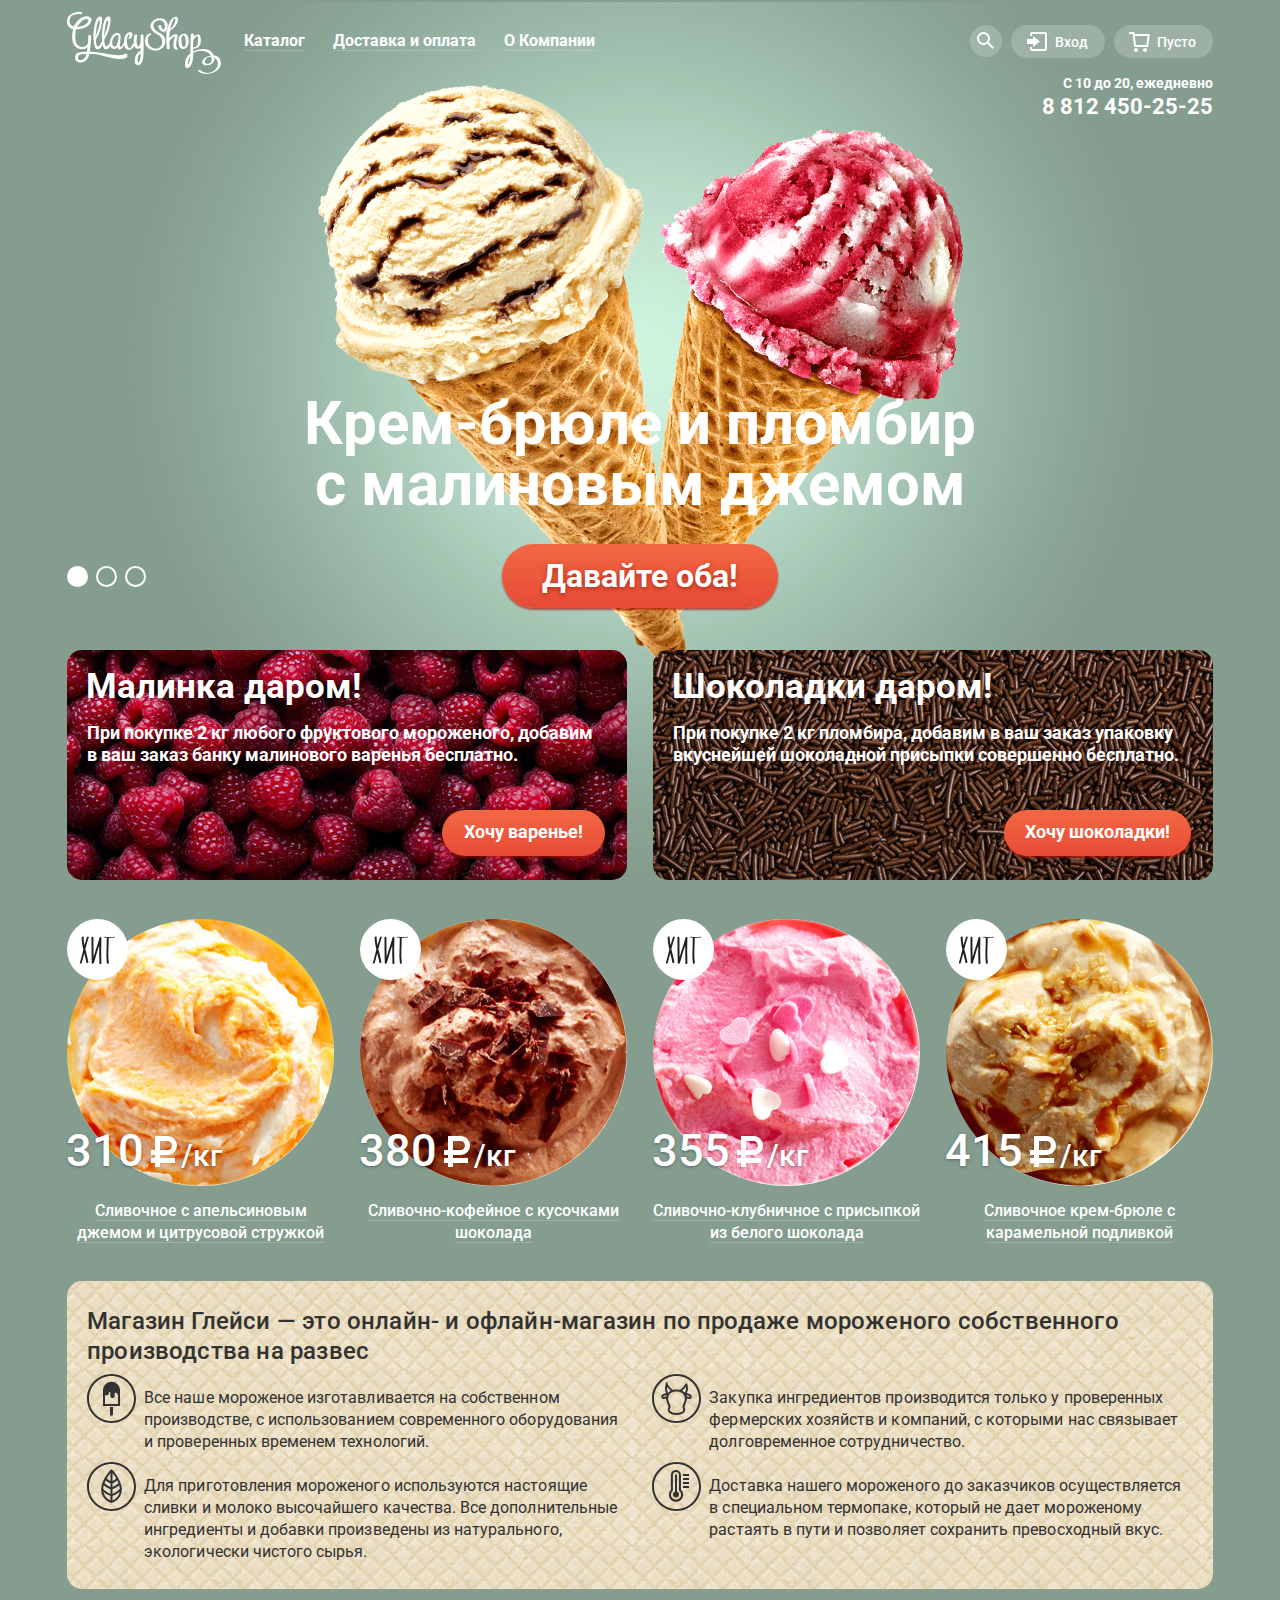
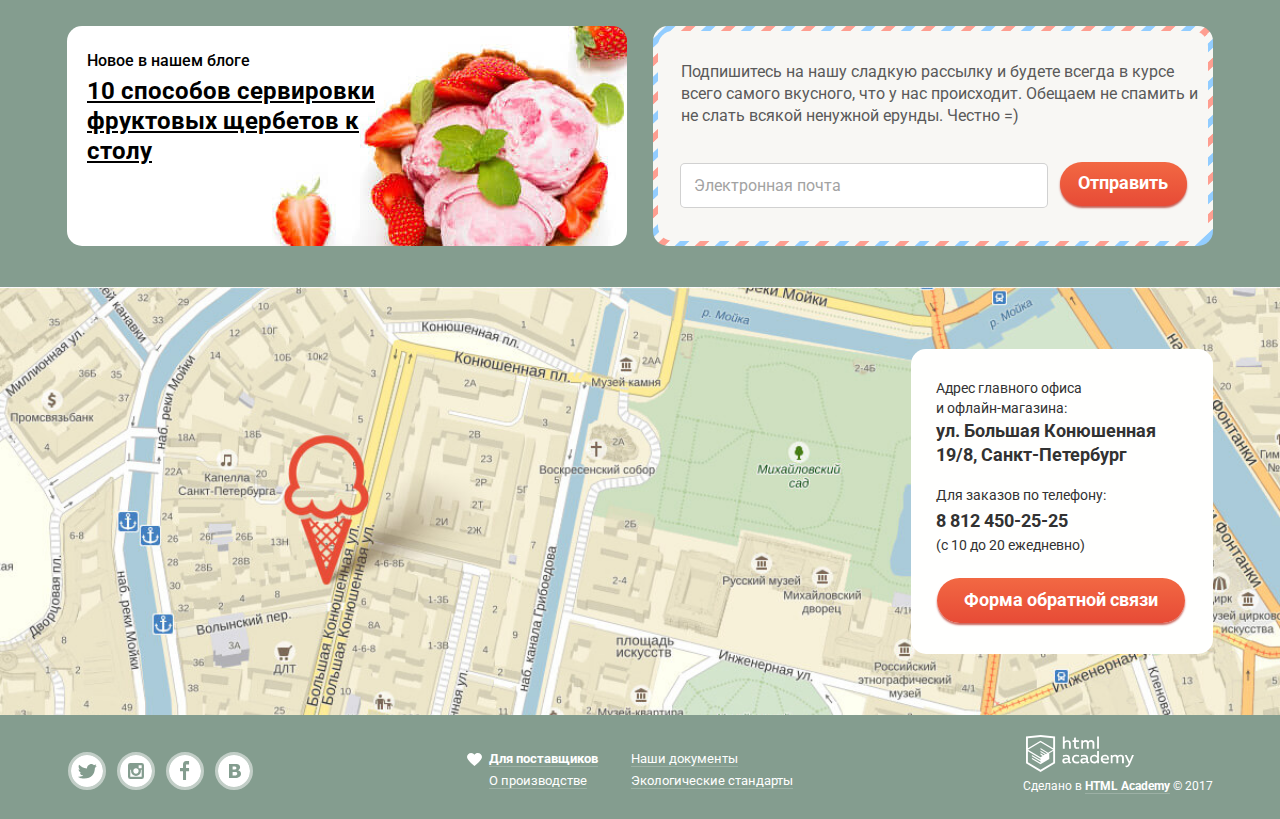
==== commit 6edbcd65: "на вторую проверку" ====
--- a/index.html
+++ b/index.html
@@ -28,11 +28,11 @@
                                 <!--Всплывающий блок каталога-->
                                 <div class="site-menu-background">
                                     <ul class="site-menu">
-                                        <li><a href="#">Новинки</a></li>
-                                        <li><a href="catalog.html">Сливочное</a></li>
-                                        <li><a href="#">Щербеты</a></li>
-                                        <li><a href="#">Фруктовый лед</a></li>
-                                        <li><a href="#">Мелорин</a></li>
+                                        <li class="main-menu-element"><a href="#">Новинки</a></li>
+                                        <li class="main-menu-element"><a href="catalog.html">Сливочное</a></li>
+                                        <li class="main-menu-element"><a href="#">Щербеты</a></li>
+                                        <li class="main-menu-element"><a href="#">Фруктовый лед</a></li>
+                                        <li class="main-menu-element"><a href="#">Мелорин</a></li>
                                     </ul>
                                 </div>
                             </li>
@@ -135,7 +135,6 @@
                             </h3>
                             <p class="hits-item-image">
                                 <img src="img/product1-1.jpg" width="267" height="267" alt="Сливочное с апельсиновым джемом и цитрусовой стружкой">
-<!--                            <p class="hits-item-image">-->
                                 <span class="hits-item-price">
                                 310<span class="hits-item-weight"> /кг</span>
                                 </span>
@@ -228,7 +227,7 @@
             </main>
             <!--Карта js-->
             <section class="map">
-               <iframe src="https://www.google.com/maps/embed?pb=!1m18!1m12!1m3!1d1998.5991043651586!2d30.320894616097!3d59.938794181876254!2m3!1f0!2f0!3f0!3m2!1i1024!2i768!4f13.1!3m3!1m2!1s0x4696310fca5ba729%3A0xea9c53d4493c879f!2z0JHQvtC70YzRiNCw0Y8g0JrQvtC90Y7RiNC10L3QvdCw0Y8g0YPQuy4sIDE5LCDQodCw0L3QutGCLdCf0LXRgtC10YDQsdGD0YDQsywgMTkxMTg2!5e0!3m2!1sru!2sru!4v1530736326400" width="100%" height="428" frameborder="0" style="border:0" allowfullscreen></iframe>
+                <iframe class="google-map" src="https://www.google.com/maps/embed?pb=!1m18!1m12!1m3!1d1998.5991043651586!2d30.320894616097!3d59.938794181876254!2m3!1f0!2f0!3f0!3m2!1i1024!2i768!4f13.1!3m3!1m2!1s0x4696310fca5ba729%3A0xea9c53d4493c879f!2z0JHQvtC70YzRiNCw0Y8g0JrQvtC90Y7RiNC10L3QvdCw0Y8g0YPQuy4sIDE5LCDQodCw0L3QutGCLdCf0LXRgtC10YDQsdGD0YDQsywgMTkxMTg2!5e0!3m2!1sru!2sru!4v1530736326400" allowfullscreen></iframe>
                 <div class="site-wrapper">
                     <h2 class="visually-hidden">Карта</h2>
                     <div class="map-content">
@@ -244,7 +243,7 @@
             <!--Подвал Глейси-->
             <footer class="main-footer site-wrapper">
                 <!--Иконки соцсетей-->
-                <ul class="social-list">    
+                <ul class="social-list">
                     <li><a class="social-button-tw" href="twitter.com"><span class="visually-hidden">Твиттер</span></a></li>
                     <li><a class="social-button-inst" href="instagram.com"><span class="visually-hidden">Инстаграмм</span></a></li>
                     <li><a class="social-button-fb" href="facebook.com"><span class="visually-hidden">Фейсбук</span></a></li>
--- a/css/main.min.css
+++ b/css/main.min.css
@@ -1 +1 @@
-body,html{margin:0;padding:0}body{font-family:"Roboto","Arial",sans-serif;color:#fff}.site-wrapper{margin:0 auto;padding:0 27px;width:1146px}.site-background{background-color:#849d8f;background-image:url(../img/slider-1.png);background-position:center 2px;background-repeat:no-repeat;-webkit-transition:background-image .5s ease,background-color .5s ease;-o-transition:background-image .5s ease,background-color .5s ease;transition:background-image .5s ease,background-color .5s ease}.site-background::before,.site-background::after{content:"";visibility:hidden}.site-background::before{background-image:url(../img/slider-2.png)}.site-background::after{background-image:url(../img/slider-3.png)}a{font-weight:700;color:#fff}.site-navigation,.site-menu,.user-navigation,.main-slides,.hits-list,.features-list,.social-list,.contacts-footer-content,.breadcrumbs-list,.catalog-list,.paginator-list{list-style:none;padding:0;margin:0}.button{display:inline-block;vertical-align:middle;text-align:center;background-image:-webkit-gradient(linear,left top,left bottom,from(#f26843),to(#e74b36));background-image:-webkit-linear-gradient(top,#f26843 0%,#e74b36 100%);background-image:-o-linear-gradient(top,#f26843 0%,#e74b36 100%);background-image:linear-gradient(to bottom,#f26843 0%,#e74b36 100%);-webkit-box-shadow:0 2px 2px 0 rgba(172,16,0,0.64);box-shadow:0 2px 2px 0 rgba(172,16,0,0.64);border-radius:25px;border:none;text-decoration:none;padding:10px 20px;color:#fff;font-weight:700;cursor:pointer}.button:hover{-webkit-box-shadow:0 2px 2px 0 rgba(172,16,0,1);box-shadow:0 2px 2px 0 rgba(172,16,0,1);background:-webkit-gradient(linear,left top,left bottom,from(#f58669),to(#ec6f5e));background:-webkit-linear-gradient(top,#f58669 0%,#ec6f5e 100%);background:-o-linear-gradient(top,#f58669 0%,#ec6f5e 100%);background:linear-gradient(to bottom,#f58669 0%,#ec6f5e 100%)}.button:active{background:-webkit-gradient(linear,left top,left bottom,from(#c73f2c),to(#e1613e));background:-webkit-linear-gradient(top,#c73f2c 0%,#e1613e 100%);background:-o-linear-gradient(top,#c73f2c 0%,#e1613e 100%);background:linear-gradient(to bottom,#c73f2c 0%,#e1613e 100%);-webkit-box-shadow:inset 0 2px 2px rgba(172,16,0,1);box-shadow:inset 0 2px 2px rgba(172,16,0,1)}.site-seacrh input[type="search"],.site-entry-background input[type="email"],input[type="password"],.form-send input[type="email"],.feedback input[type="text"],input[type="email"]{height:38px;border-radius:5px;-webkit-box-sizing:border-box;box-sizing:border-box;border:1px solid rgba(178,178,178,0.6);-webkit-box-shadow:none;box-shadow:none}.visually-hidden{position:absolute;width:1px;height:1px;border:0;padding:0;clip:rect(0 0 0 0);overflow:hidden}.main-header{display:-webkit-box;display:-ms-flexbox;display:flex;-webkit-box-orient:vertical;-webkit-box-direction:normal;-ms-flex-direction:column;flex-direction:column;-webkit-box-pack:justify;-ms-flex-pack:justify;justify-content:space-between;position:relative}.main-navigation{display:-webkit-box;display:-ms-flexbox;display:flex;-webkit-box-orient:horizontal;-webkit-box-direction:normal;-ms-flex-direction:row;flex-direction:row;-webkit-box-align:center;-ms-flex-align:center;align-items:center}.main-header-logo{display:inline-block;vertical-align:top;margin-top:11px;-ms-flex-item-align:center;-ms-grid-row-align:center;align-self:center}_:-ms-fullscreen,:root .main-header-logo{margin-left:13px}.header-navigation-wrapper{width:100%;display:-webkit-box;display:-ms-flexbox;display:flex;-webkit-box-pack:justify;-ms-flex-pack:justify;justify-content:space-between;margin-top:3px}.site-navigation{display:-webkit-box;display:-ms-flexbox;display:flex;-ms-flex-wrap:wrap;flex-wrap:wrap;-webkit-box-align:center;-ms-flex-align:center;align-items:center;-ms-flex-preferred-size:450px;flex-basis:450px;margin-left:10px}.site-navigation-element{margin-right:1px;padding:7px 14px 7px 13px;border-radius:20px}.site-navigation-link{display:block;vertical-align:middle;text-decoration:none;border-bottom:1px solid rgba(255,255,255,0.2);font-size:16px;line-height:18px;font-weight:700}.site-navigation-element:hover{background-color:#f7f6f3}.site-navigation-element:active{background-color:rgba(248,247,244,0.988);-webkit-box-shadow:inset 0 2px 1px 0 rgba(105,105,105,0.9);box-shadow:inset 0 2px 1px 0 rgba(105,105,105,0.9)}.site-navigation-element:hover .site-navigation-link{border-bottom:none;color:#323232}.site-navigation-element:first-child{position:relative}.site-navigation-element:hover .site-menu-background{display:block}.site-menu-background{display:none;position:absolute;background-color:transparent;top:23px;left:-7px;width:143px;height:15px}.site-menu{position:absolute;top:14px;left:-1px;width:143px;min-height:171px;background-color:#f8f7f4;border-radius:5px;-webkit-box-shadow:0 20px 20px 0 rgba(0,0,0,0.4);box-shadow:0 20px 20px 0 rgba(0,0,0,0.4);z-index:50}.site-menu li:hover:not(:first-child){background-color:#fbded8}.site-menu li:active:not(:first-child){background-color:#f6b5a5}.site-menu a{color:#323232;text-decoration:none;font-size:14px;line-height:16px;font-weight:400}.site-menu li{padding:4px 20px 9px 21px}.site-menu li:nth-of-type(1) a{font-weight:700}.site-menu li:nth-of-type(1){border-bottom:1px solid rgba(50,50,50,0.2);margin-right:9px;margin-left:6px;padding:9px 14px 11px 15px}.site-menu li:nth-of-type(2){padding-top:8px}.user-navigation{display:-webkit-box;display:-ms-flexbox;display:flex;-webkit-box-pack:end;-ms-flex-pack:end;justify-content:flex-end;-ms-flex-wrap:wrap;flex-wrap:wrap;-webkit-box-align:center;-ms-flex-align:center;align-items:center;-ms-flex-preferred-size:450px;flex-basis:450px}.user-navigation li{display:block;vertical-align:middle;text-align:center;margin-left:9px;font-size:14px;line-height:16px;font-weight:500}.icon-search{position:relative;max-width:25px;background-color:rgba(255,255,255,0.2);opacity:1;border-radius:50%;padding:16px}.icon-search span{display:inline-block;vertical-align:middle}.icon-search::before{position:absolute;content:"";background-image:url(../img/svg-gllacy/loupe.svg);background-repeat:no-repeat;background-position:0 0;left:7px;top:7px;width:22px;height:21px}.icon-search:hover{position:relative;background-color:#f8f7f4}.icon-search:hover::before{background-image:url(../img/svg-gllacy/loupe-active.svg)}.icon-login{position:relative;max-width:100px;background-color:rgba(255,255,255,0.2);opacity:1;border-radius:20px;padding:8px 17px}.icon-login span{position:relative;display:inline-block;vertical-align:middle;padding-left:27px}.icon-login span::before{position:absolute;content:"";background-image:url(../img/svg-gllacy/white-entrance.svg);background-repeat:no-repeat;background-position:0 0;left:-1px;top:-2px;width:21px;height:20px}.icon-login:hover{position:relative;background-color:#f8f7f4;color:#323232}.icon-login:hover span::before{background-image:url(../img/svg-gllacy/entrance.svg)}.icon-basket-empty{max-width:100px;background-color:rgba(255,255,255,0.2);opacity:1;border-radius:20px;padding:8px 17px 8px 16px}.icon-basket-empty span{position:relative;display:inline-block;vertical-align:middle;padding-left:27px}.icon-basket-empty span::before{position:absolute;content:"";background-image:url(../img/svg-gllacy/basket.svg);background-repeat:no-repeat;background-position:0 0;left:-1px;top:-2px;width:22px;height:21px}.icon-basket-empty:hover{position:relative;background-color:#f8f7f4;color:#323232}.icon-basket-empty:hover span::before{background-image:url(../img/svg-gllacy/basket-active.svg)}.icon-search:hover .site-search-background{display:block}.site-search-background{display:none;position:absolute;right:0;top:32px;background-color:transparent;width:341px;height:5px}.site-seacrh{position:absolute;right:0;top:4px;width:341px;min-height:84px;border-radius:6px;background-color:#f8f7f4;-webkit-box-shadow:0 20px 20px 0 rgba(0,0,0,0.4);box-shadow:0 20px 20px 0 rgba(0,0,0,0.4);z-index:50}.site-seacrh input[type="search"]{width:311px;height:44px;margin:20px 15px;padding-left:13px;z-index:100;outline:none}.site-seacrh input[type="search"]::-webkit-input-placeholder{font-size:14px;line-height:24px;font-weight:400;text-align:left;color:#999;opacity:.9}.site-seacrh input[type="search"]:-ms-input-placeholder{font-size:14px;line-height:24px;font-weight:400;text-align:left;color:#999;opacity:.9}.site-seacrh input[type="search"]::-ms-input-placeholder{font-size:14px;line-height:24px;font-weight:400;text-align:left;color:#999;opacity:.9}.site-seacrh input[type="search"]::placeholder{font-size:14px;line-height:24px;font-weight:400;text-align:left;color:#999;opacity:.9}.site-seacrh input[type="search"]:hover{-webkit-box-shadow:inset 0 0 0 1px rgba(172,172,172,0.5);box-shadow:inset 0 0 0 1px rgba(172,172,172,0.5)}.site-seacrh input[type="search"]:focus{-webkit-box-shadow:inset 0 0 0 1px rgba(46,136,228,0.52);box-shadow:inset 0 0 0 1px rgba(46,136,228,0.52)}.icon-login:hover .site-entry-background{display:block}.site-entry-background{display:none;position:absolute;right:-1px;top:32px;background-color:transparent;width:278px;height:5px}.site-entry{position:absolute;right:0;top:4px;width:277px;min-height:214px;border-radius:6px;background-color:#f8f7f4;-webkit-box-shadow:0 20px 20px 0 rgba(0,0,0,0.4);box-shadow:0 20px 20px 0 rgba(0,0,0,0.4);z-index:50}.site-entry input[type="email"],input[type="password"]{width:241px;height:44px;margin:20px 20px 0 19px;padding-left:14px;z-index:100;outline:none}.site-entry input[type="email"]::-webkit-input-placeholder,.site-entry input[type="password"]::-webkit-input-placeholder{font-size:14px;line-height:24px;font-weight:400;text-align:left;color:#999;opacity:.9}.site-entry input[type="email"]:-ms-input-placeholder,.site-entry input[type="password"]:-ms-input-placeholder{font-size:14px;line-height:24px;font-weight:400;text-align:left;color:#999;opacity:.9}.site-entry input[type="email"]::-ms-input-placeholder,.site-entry input[type="password"]::-ms-input-placeholder{font-size:14px;line-height:24px;font-weight:400;text-align:left;color:#999;opacity:.9}.site-entry input[type="email"]::placeholder,.site-entry input[type="password"]::placeholder{font-size:14px;line-height:24px;font-weight:400;text-align:left;color:#999;opacity:.9}.site-entry input[type="email"]:hover,input[type="password"]:hover{-webkit-box-shadow:inset 0 0 0 1px rgba(172,172,172,0.5);box-shadow:inset 0 0 0 1px rgba(172,172,172,0.5)}.site-entry input[type="email"]:focus,input[type="password"]:focus{-webkit-box-shadow:inset 0 0 0 1px rgba(46,136,228,0.52);box-shadow:inset 0 0 0 1px rgba(46,136,228,0.52)}.site-entry div{display:-webkit-box;display:-ms-flexbox;display:flex;-webkit-box-orient:horizontal;-webkit-box-direction:normal;-ms-flex-direction:row;flex-direction:row;-ms-flex-pack:distribute;justify-content:space-around;-webkit-box-align:center;-ms-flex-align:center;align-items:center;-ms-flex-preferred-size:245px;flex-basis:245px;-ms-flex-wrap:wrap;flex-wrap:wrap;z-index:100}.site-entry p{display:-webkit-box;display:-ms-flexbox;display:flex;-webkit-box-orient:vertical;-webkit-box-direction:normal;-ms-flex-direction:column;flex-direction:column;-webkit-box-pack:center;-ms-flex-pack:center;justify-content:center;-webkit-box-align:start;-ms-flex-align:start;align-items:flex-start;margin:17px 9px 0 0}.site-entry .button{font-size:18px;line-height:24px;padding:11px 25px 9px;margin:20px 0 1px 9px;border-radius:20px}.site-entry a{color:#323232;font-size:13px;line-height:13px;font-weight:400;text-decoration:none;border-bottom:1px solid rgba(50,50,50,0.3);margin-top:4px;margin-bottom:3px}.site-entry a:hover,.site-entry a:active{color:#e84d37;border-bottom:1px solid rgba(232,77,55,0.3)}.phone{position:absolute;text-align:right;width:190px;top:75px;right:27px;font-size:14px;line-height:16px;font-weight:700;margin-top:0;margin-bottom:0;margin-right:0}.phone a{display:inline-block;vertical-align:middle;text-align:left;font-size:22px;line-height:24px;text-decoration:none;margin-top:4px;margin-right:0}.container{display:-webkit-box;display:-ms-flexbox;display:flex;-webkit-box-orient:vertical;-webkit-box-direction:normal;-ms-flex-direction:column;flex-direction:column;-webkit-box-pack:justify;-ms-flex-pack:justify;justify-content:space-between}.slider{position:relative;padding-top:275px;text-align:center;margin-bottom:42px}.icecream-slide{display:none}.main-slides h3{font-weight:700;font-size:60px;line-height:60.35px;width:700px;margin:40px auto 0}.main-slides a{font-size:32px;line-height:44px;padding:10px 40px;margin-top:29px;text-shadow:0 2px 5px rgba(160,32,11,0.76);border-radius:50px;outline:none}.main-slides a:focus{-webkit-box-shadow:0 0 0 2px rgba(46,136,228,0.3);box-shadow:0 0 0 2px rgba(46,136,228,0.3)}.slider-controls label::before{content:"";display:inline-block;width:17px;height:17px;margin-right:8px;vertical-align:middle;background-color:transparent;border:2px solid #fff;border-radius:50%;cursor:pointer}.slider-controls{position:absolute;bottom:21px;left:0;z-index:20;font-size:0}.slider-controls label:hover::before{background-color:rgba(248,247,244,0.4)}_:-ms-fullscreen,:root .slider-controls{margin-left:13px}#product-1:checked ~ .site-background #slide1,#product-2:checked ~ .site-background #slide2,#product-3:checked ~ .site-background #slide3{display:block}#product-1:checked ~ .site-background label[for="product-1"]::before,#product-2:checked ~ .site-background label[for="product-2"]::before,#product-3:checked ~ .site-background label[for="product-3"]::before{background-color:#fff}#product-1:checked ~ .site-background{background-color:#849d8f;background-image:url(../img/slider-1.png)}#product-2:checked ~ .site-background{background-color:#8996a6;background-image:url(../img/slider-2.png)}#product-3:checked ~ .site-background{background-color:#9d8b84;background-image:url(../img/slider-3.png)}.columns{display:-webkit-box;display:-ms-flexbox;display:flex;-webkit-box-orient:horizontal;-webkit-box-direction:normal;-ms-flex-direction:row;flex-direction:row;-webkit-box-pack:justify;-ms-flex-pack:justify;justify-content:space-between;margin-bottom:23px}.columns .first-column{width:560px;min-height:230px;background-color:#b13956;background-image:url(../img/raspberries-background.jpg);background-position:-50px -94px;background-repeat:no-repeat;border-radius:15px}.columns .second-column{width:560px;min-height:230px;background-color:#532d1c;background-image:url(../img/chocolate-background.jpg);background-position:-218px -104px;background-repeat:no-repeat;border-radius:15px}.columns h2{font-size:35px;line-height:41px;font-weight:700;margin-top:16px;margin-left:19px;margin-bottom:5px}.columns p{font-size:18px;line-height:22px;font-weight:700;margin:15px 25px 0 20px}.columns a{font-size:18px;line-height:24px;margin-top:44px}.first-column a{margin-left:375px;margin-right:21px;outline:none;padding:10px 22px 12px}.second-column a{margin-left:351px;margin-right:20px;outline:none;padding:10px 21px 12px}.first-column a:focus,.second-column a:focus{-webkit-box-shadow:0 0 0 2px rgba(46,136,228,0.3);box-shadow:0 0 0 2px rgba(46,136,228,0.3)}.hits{display:-webkit-box;display:-ms-flexbox;display:flex;-webkit-box-orient:vertical;-webkit-box-direction:normal;-ms-flex-direction:column;flex-direction:column;-webkit-box-pack:justify;-ms-flex-pack:justify;justify-content:space-between;margin-bottom:28px}.hits-list{display:-webkit-box;display:-ms-flexbox;display:flex;-ms-flex-wrap:wrap;flex-wrap:wrap;-webkit-box-orient:horizontal;-webkit-box-direction:normal;-ms-flex-direction:row;flex-direction:row;-webkit-box-pack:justify;-ms-flex-pack:justify;justify-content:space-between}.hits-item{display:-webkit-box;display:-ms-flexbox;display:flex;position:relative;-webkit-box-orient:vertical;-webkit-box-direction:normal;-ms-flex-direction:column;flex-direction:column;-webkit-box-pack:start;-ms-flex-pack:start;justify-content:flex-start;-ms-flex-preferred-size:267px;flex-basis:267px;min-height:350px}.hits-item::before{display:none;content:"";position:absolute;top:10px;left:-14px;border-radius:5px;background-color:#f8f7f4;opacity:.2;width:294px;min-height:405px;-webkit-box-shadow:0 20px 20px 0 rgba(0,0,0,0.4);box-shadow:0 20px 20px 0 rgba(0,0,0,0.4);z-index:20}.hits-item:hover::before{display:block}.hits-item:hover a{display:block;margin-bottom:-50px}.hits-item-title{font-size:16px;line-height:22px;font-weight:500;text-align:center;margin-bottom:-200px;margin-top:10px;-webkit-box-ordinal-group:2;-ms-flex-order:1;order:1}.hits-item-title span{border-bottom:1px solid rgba(255,255,255,0.2)}.hits-list img{border-radius:50%}.hits-item-image{position:relative;margin-bottom:0}.hits-item-image::before{position:absolute;content:"";background-image:url(../img/svg-gllacy/hit.svg);background-repeat:no-repeat;background-position:0 0;top:0;left:0;width:65px;height:65px}.hits-item-image .hits-item-price{position:absolute;min-width:280px;top:209px;left:-1px;font-size:45px;line-height:45px;font-weight:500;margin-right:0}.hits-item-image .hits-item-weight{background-image:url(../img/svg-gllacy/ruble.svg);background-repeat:no-repeat;background-position:5px 1px;display:inline-block;width:50px;font-size:30px;line-height:45px;font-weight:500;padding-left:37px;margin-left:0}.hits-list a{display:none;font-size:18px;line-height:24px;margin-top:210px;margin-bottom:-210px;padding:7px 18px 11px;-ms-flex-item-align:center;-ms-grid-row-align:center;align-self:center;-webkit-box-ordinal-group:3;-ms-flex-order:2;order:2;z-index:50;-webkit-box-shadow:0 1px 2px 0 rgba(172,16,0,0.004);box-shadow:0 1px 2px 0 rgba(172,16,0,0.004)}.features{display:-webkit-box;display:-ms-flexbox;display:flex;-webkit-box-orient:vertical;-webkit-box-direction:normal;-ms-flex-direction:column;flex-direction:column;-webkit-box-pack:center;-ms-flex-pack:center;justify-content:center;-ms-flex-wrap:wrap;flex-wrap:wrap;width:1146px;min-height:308px;background-color:#ebe0c8;background-image:url(../img/wafer.jpg);border-radius:15px;color:#323232;margin-bottom:37px}.features-list{display:-webkit-box;display:-ms-flexbox;display:flex;-webkit-box-orient:horizontal;-webkit-box-direction:normal;-ms-flex-direction:row;flex-direction:row;-webkit-box-pack:start;-ms-flex-pack:start;justify-content:flex-start;-ms-flex-line-pack:start;align-content:flex-start;min-height:192px;-ms-flex-wrap:wrap;flex-wrap:wrap;padding:0;margin-left:0;margin-right:15px}.features-element{position:relative;-ms-flex-line-pack:justify;align-content:space-between;-ms-flex-preferred-size:500px;flex-basis:500px;padding:0 0 0 47.2px;margin:0 0 22px 18px}.features h2{width:100%;text-align:left;-ms-flex-item-align:start;align-self:flex-start;font-size:24px;line-height:30px;font-weight:500;letter-spacing:.185px;padding:21px 0 21px 20px;margin:0}.features-list p{text-align:left;font-size:16px;line-height:22px;font-weight:400;margin:0 7px 0 12px;letter-spacing:.05px}.icon-icecream::before{position:absolute;content:"";background-image:url(../img/svg-gllacy/ice-cream.svg);background-repeat:no-repeat;background-position:0 0;top:-13px;left:2px;width:50px;height:50px}.icon-cow::before{position:absolute;content:"";background-image:url(../img/svg-gllacy/cow.svg);background-repeat:no-repeat;background-position:0 0;top:-13px;left:2px;width:50px;height:50px}.icon-leaf::before{position:absolute;content:"";background-image:url(../img/svg-gllacy/eco.svg);background-repeat:no-repeat;background-position:0 0;top:-13px;left:2px;width:50px;height:50px}.icon-thermometer::before{position:absolute;content:"";background-image:url(../img/svg-gllacy/thermometer.svg);background-repeat:no-repeat;background-position:0 0;top:-13px;left:2px;width:50px;height:50px}.news{width:560px;min-height:220px;background-color:#fff;background-image:url(../img/strawberry-background.jpg);background-repeat:no-repeat;background-position:-51px -86px;border-radius:15px}.news h2{color:#000;font-size:16px;line-height:22px;font-weight:500;margin-top:24px;margin-left:20px;margin-bottom:0;padding-bottom:0}.news a{display:inline-block;color:#000;font-size:24px;line-height:30px;font-weight:700;margin-top:4px;margin-left:20px;margin-right:230px}.news a:hover,.news a:active{color:#e84d37;-webkit-text-decoration:underline rgba(232,77,55,0.3);text-decoration:underline rgba(232,77,55,0.3)}.form-send{width:560px;min-height:220px;background-color:#f8f7f4;background-image:url(../img/formsend-gradient.png);background-position:-4px 8px;border-radius:15px;padding:0}.form-send-background{width:550px;min-height:210px;background-color:#f8f7f4;background-repeat:no-repeat;background-position:50% 50%;border-radius:15px;margin:5px}.form-send-background p{font-size:16px;line-height:22px;font-weight:400;color:#5a5a5a;margin:0;padding-top:30px;padding-left:23px;padding-right:10px}.send button{font-size:18px;line-height:24px;margin-left:8px;margin-bottom:5px;outline:none;padding:9px 19px 11px 18px}.send button:focus{-webkit-box-shadow:0 0 0 2px rgba(46,136,228,0.3);box-shadow:0 0 0 2px rgba(46,136,228,0.3)}.send input[type="email"]{width:368px;height:45px;padding-left:13px;margin-left:22px;margin-top:36px;outline:none}.send input[type="email"]::-webkit-input-placeholder{font-size:16px;line-height:24px;font-weight:400;text-align:left;color:#999;opacity:.9}.send input[type="email"]:-ms-input-placeholder{font-size:16px;line-height:24px;font-weight:400;text-align:left;color:#999;opacity:.9}.send input[type="email"]::-ms-input-placeholder{font-size:16px;line-height:24px;font-weight:400;text-align:left;color:#999;opacity:.9}.send input[type="email"]::placeholder{font-size:16px;line-height:24px;font-weight:400;text-align:left;color:#999;opacity:.9}.send input[type="email"]:hover{-webkit-box-shadow:inset 0 0 0 1px rgba(172,172,172,0.5);box-shadow:inset 0 0 0 1px rgba(172,172,172,0.5)}.send input[type="email"]:focus{-webkit-box-shadow:inset 0 0 0 1px rgba(46,136,228,0.52);box-shadow:inset 0 0 0 1px rgba(46,136,228,0.52)}.map{position:relative;top:0;left:0;width:100%;min-height:428px;border:0;background-image:url(../img/map.jpg);background-position:50% 0;background-size:cover;background-repeat:no-repeat;margin-top:18px;margin-bottom:3px}iframe{margin-bottom:-5px}.map .site-wrapper{display:-webkit-box;display:-ms-flexbox;display:flex;-webkit-box-orient:horizontal;-webkit-box-direction:normal;-ms-flex-direction:row;flex-direction:row;-webkit-box-pack:end;-ms-flex-pack:end;justify-content:flex-end;-webkit-box-align:center;-ms-flex-align:center;align-items:center}.map-content{position:absolute;top:62px;padding:0;width:302px;min-height:305px;background-color:#fffffe;border-radius:15px}.map-content p{display:inline-block;text-align:left;font-size:14px;line-height:20px;font-weight:400;color:#323232;margin:29px 0 1px 25px}.map-content span{display:inline-block;font-size:18px;line-height:24px;font-weight:700;color:#323232;margin:0 40px 0 25px}.map-content p:nth-of-type(2){margin:18px 80px 0 25px}.map-content a{display:inline-block;font-size:18px;line-height:24px;font-weight:700;color:#323232;text-decoration:none;margin:4px 0 0 25px}.map-content p:nth-of-type(3){margin:2px 80px 0 25px}.map-content .button{font-size:18px;line-height:24px;color:#fff;margin:23px 0 0 26px;padding:10px 27px 11px;outline:none}.map-content .button:focus{-webkit-box-shadow:0 0 0 2px rgba(46,136,228,0.3);box-shadow:0 0 0 2px rgba(46,136,228,0.3)}.main-footer{display:-webkit-box;display:-ms-flexbox;display:flex;-webkit-box-orient:horizontal;-webkit-box-direction:normal;-ms-flex-direction:row;flex-direction:row;-webkit-box-pack:justify;-ms-flex-pack:justify;justify-content:space-between;-webkit-box-align:center;-ms-flex-align:center;align-items:center;padding-bottom:24px}.social-list{display:-webkit-box;display:-ms-flexbox;display:flex;-webkit-box-orient:horizontal;-webkit-box-direction:normal;-ms-flex-direction:row;flex-direction:row;-webkit-box-pack:justify;-ms-flex-pack:justify;justify-content:flex-start;-ms-flex-wrap:wrap;flex-wrap:wrap;width:266px;margin-top:29px}.social-list li{width:32px;height:32px;border:3px solid rgba(255,255,255,0.502);border-radius:50%;margin:2px 10px 2px 1px;padding:0}.social-list li a{display:inline-block}.social-list li:hover{border:3px solid rgba(255,255,255,0.702)}.social-list li:active a{border-radius:50%;-webkit-box-shadow:inset 0 2px 1px 0 rgba(136,136,136,0.8);box-shadow:inset 0 2px 1px 0 rgba(136,136,136,0.8)}.social-list li:focus{border-radius:50%;-webkit-box-shadow:0 0 0 2px rgba(46,136,228,0.3);box-shadow:0 0 0 2px rgba(46,136,228,0.3)}.social-list .social-button-tw{width:32px;height:32px;background-image:url(../img/svg-gllacy/twitter.svg)}.social-list .social-button-inst{width:32px;height:32px;background-image:url(../img/svg-gllacy/instagram.svg)}.social-list .social-button-fb{width:32px;height:32px;background-image:url(../img/svg-gllacy/fb.svg)}.social-list .social-button-vk{width:32px;height:32px;background-image:url(../img/svg-gllacy/vk.svg)}.contacts-footer{display:-webkit-box;display:-ms-flexbox;display:flex;-webkit-box-orient:vertical;-webkit-box-direction:normal;-ms-flex-direction:column;flex-direction:column;-webkit-box-pack:center;-ms-flex-pack:center;justify-content:center;-ms-flex-line-pack:start;align-content:flex-start;-ms-flex-preferred-size:560px;flex-basis:560px;margin-left:1px;margin-top:26px;padding:0}.contacts-footer-content{text-align:left;display:-webkit-box;display:-ms-flexbox;display:flex;-webkit-box-orient:horizontal;-webkit-box-direction:normal;-ms-flex-direction:row;flex-direction:row;-webkit-box-pack:justify;-ms-flex-pack:justify;justify-content:space-between;-ms-flex-line-pack:center;align-content:center;-ms-flex-wrap:wrap;flex-wrap:wrap;min-height:40px;padding:0 119px 0 100px;margin:0}.contacts-link{min-width:170px;padding:0;margin:0}.contacts-link a:hover,.contacts-link a:active{color:#ffbc9e;border-bottom:1px solid #ffbc9e}.contacts-link a{font-size:13px;line-height:22px;font-weight:400;text-decoration:none;border-bottom:1px solid rgba(255,255,255,0.2);padding:0;margin:0}.contacts-link:nth-child(odd) a{margin:0 0 0 29px}.icon-heart a{font-weight:700}.icon-heart{position:relative}.icon-heart a::before{position:absolute;content:"";top:5px;left:7px;background-image:url(../img/svg-gllacy/heart.svg);background-position:0 0;background-repeat:no-repeat;width:15px;height:15px}.footer-copyright{text-align:center;width:267px;margin:16px 0 0;padding-left:0}.footer-copyright p{text-align:right;font-size:12px;line-height:18px;font-weight:400;color:#fff;padding:0;margin:0}.main-footer-link{text-decoration:none;border-bottom:1px solid rgba(255,255,255,0.2)}.main-footer-link:hover,.main-footer-link:active{color:#ffbc9e;border-bottom:1px solid #ffbc9e}.overlay{display:none;position:fixed;top:0;left:0;width:100%;height:100%;background-color:rgba(50,50,50,0.302);z-index:50}.feedback{display:none;position:fixed;top:339px;left:50%;width:430px;min-height:400px;background-color:#f8f7f4;border-radius:10px;padding:17px 24px 26px;margin-left:-238px;z-index:100}@-webkit-keyframes bounce{0%{opacity:0}20%{opacity:.2}40%{opacity:.4}60%{opacity:.6}80%{opacity:.8}100%{opacity:1}}@keyframes bounce{0%{opacity:0}20%{opacity:.2}40%{opacity:.4}60%{opacity:.6}80%{opacity:.8}100%{opacity:1}}.feedback-show{display:block;-webkit-animation-name:bounce;animation-name:bounce;-webkit-animation-duration:.5s;animation-duration:.5s}@-webkit-keyframes shake{0%,100%{-webkit-transform:translateY(0);transform:translateY(0)}10%,30%,50%,70%,90%{-webkit-transform:translateY(-50px);transform:translateY(-50px)}20%,40%,60%,80%{-webkit-transform:translateY(50px);transform:translateY(50px)}}@keyframes shake{0%,100%{-webkit-transform:translateY(0);transform:translateY(0)}10%,30%,50%,70%,90%{-webkit-transform:translateY(-50px);transform:translateY(-50px)}20%,40%,60%,80%{-webkit-transform:translateY(50px);transform:translateY(50px)}}.feedback-error{-webkit-animation-name:shake;animation-name:shake;-webkit-animation-duration:.5s;animation-duration:.5s}.overlay-show{display:block}.feedback .feedback-title{position:relative;font-size:24px;line-height:28px;font-weight:500;letter-spacing:.1px;color:#323232}.feedback .close{position:absolute;background-color:transparent;background-image:url(../img/svg-gllacy/cross-big.svg);background-position:50% 50%;background-repeat:no-repeat;border:none;width:18px;height:18px;top:15px;right:16px}.form-feedback{margin-top:19px}.form-feedback input[type="text"],input[type="email"],textarea{padding:14px;margin-bottom:20px;border-radius:5px;outline:none}.form-feedback input[type="text"]::-webkit-input-placeholder,.form-feedback input[type="email"]::-webkit-input-placeholder,.form-feedback textarea::-webkit-input-placeholder{font-size:16px;line-height:24px;font-weight:400;text-align:left;color:#999;opacity:.9}.form-feedback input[type="text"]:-ms-input-placeholder,.form-feedback input[type="email"]:-ms-input-placeholder,.form-feedback textarea:-ms-input-placeholder{font-size:16px;line-height:24px;font-weight:400;text-align:left;color:#999;opacity:.9}.form-feedback input[type="text"]::-ms-input-placeholder,.form-feedback input[type="email"]::-ms-input-placeholder,.form-feedback textarea::-ms-input-placeholder{font-size:16px;line-height:24px;font-weight:400;text-align:left;color:#999;opacity:.9}.form-feedback input[type="text"]::placeholder,.form-feedback input[type="email"]::placeholder,.form-feedback textarea::placeholder{font-size:16px;line-height:24px;font-weight:400;text-align:left;color:#999;opacity:.9}.form-feedback input[type="text"]:hover,input[type="email"]:hover,textarea:hover{-webkit-box-shadow:inset 0 0 0 1px rgba(172,172,172,0.5);box-shadow:inset 0 0 0 1px rgba(172,172,172,0.5)}.form-feedback input[type="text"]:focus,input[type="email"]:focus,textarea:focus{-webkit-box-shadow:inset 0 0 0 1px rgba(46,136,228,0.52);box-shadow:inset 0 0 0 1px rgba(46,136,228,0.52)}.form-feedback input[type="text"],input[type="email"]{width:267px;height:44px}.form-feedback textarea{letter-spacing:.1px;border:1px solid rgba(178,178,178,0.6);padding-top:8px;padding-bottom:18px;width:398px;height:127px;margin-bottom:21px}.form-feedback .button{font-size:18px;line-height:24px;margin-left:291px;padding:10px 24px;outline:none}.form-feedback .button:focus{-webkit-box-shadow:0 0 0 2px rgba(46,136,228,0.3);box-shadow:0 0 0 2px rgba(46,136,228,0.3)}.inner-page{min-width:1200px;font-family:"Roboto","Arial",sans-serif;background-image:url(../img/illumination.png);background-size:100% 647px;background-position:50% 0;background-repeat:no-repeat;background-color:#849d8f;width:100%;height:647px;color:#fff}_:-ms-fullscreen,:root .inner-page .main-header-logo{margin-left:0}.inner-page .link-current{background:#d07058;padding:8px 15px;-webkit-box-shadow:none;box-shadow:none;border-radius:20px;text-decoration:none;padding:7px 14px}.inner-page .site-navigation-element{margin-left:0}.inner-page .element-current{margin-left:0}.inner-page .link-current{outline:none}.inner-page .link-current:focus{-webkit-box-shadow:0 0 0 2px rgba(46,136,228,0.3);box-shadow:0 0 0 2px rgba(46,136,228,0.3)}.element-current{position:relative}.element-current:hover .site-menu-background{display:block}.inner-page .site-menu-background{display:none;position:absolute;background-color:transparent;top:23px;left:-7px;width:143px;height:15px}.inner-page .site-menu{position:absolute;top:7px;left:-1px;width:143px;min-height:171px;background-color:#f8f7f4;border-radius:5px;-webkit-box-shadow:0 20px 20px 0 rgba(0,0,0,0.4);box-shadow:0 20px 20px 0 rgba(0,0,0,0.4);z-index:50}.inner-page .site-menu li:nth-child(2){background-color:#d07058}.inner-page .site-menu li:hover:not(:first-child):not(:nth-child(2)){background-color:#fbded8}.inner-page .site-menu li:active:not(:first-child):not(:nth-child(2)){background-color:#f6b5a5}.inner-page .site-menu li:nth-child(2) a{color:#fff}.inner-page .site-menu a{color:#323232;text-decoration:none;font-size:14px;line-height:16px;font-weight:400}.inner-page .site-menu li{padding:4px 20px 9px 21px}.inner-page .site-menu li:nth-of-type(1) a{font-weight:700}.inner-page .site-menu li:nth-of-type(1){border-bottom:1px solid rgba(50,50,50,0.2);margin-right:9px;margin-left:6px;padding:9px 14px 11px 15px}.inner-page .site-menu li:nth-of-type(2){padding-top:8px}.icon-basket-full{max-width:100px;background-color:#f7f6f3;opacity:1;border-radius:20px;padding:8px 17px 8px 16px}.icon-basket-full .two-products{position:relative;font-size:14px;line-height:16px;font-weight:500;display:inline-block;vertical-align:middle;color:#323232;padding-left:27px}.icon-basket-full .two-products::before{position:absolute;content:"";background-image:url(../img/svg-gllacy/basket-red.svg);background-repeat:no-repeat;background-position:0 0;left:-1px;top:-2px;width:22px;height:21px}.icon-basket-full{position:relative}.icon-basket-full:hover .site-basket-background{display:block}.site-basket-background{display:none;position:absolute;right:0;top:31px;background-color:transparent;width:540px;height:6px}.site-basket{position:absolute;right:0;top:5px;width:540px;height:242px;border-radius:5px;background-color:#f8f7f4;color:#323232;-webkit-box-shadow:0 20px 20px 0 rgba(0,0,0,0.4);box-shadow:0 20px 20px 0 rgba(0,0,0,0.4);z-index:50}.basket-table{border-bottom:1px solid rgba(50,50,50,0.3);border-collapse:collapse;text-align:center;width:510px;height:130px;margin:0;padding:0;margin-top:0;margin-left:15px}.basket-row{margin:0;padding:0;height:60px}.basket-row:nth-child(odd) td{padding-top:10px;vertical-align:middle}.basket-row:nth-child(even) td{padding-top:8px;vertical-align:top}.basket-row:nth-child(even) .basket-cell-remove,.basket-row:nth-child(even) .basket-cell-icecream,.basket-row:nth-child(even) .basket-cell-weight,.basket-row:nth-child(even) .basket-cell-price{padding-top:17px;vertical-align:top}.basket-row td{margin:0;padding:0}.basket-cell-remove{width:13px;padding:0;margin:0}.button-remove{width:11px;height:11px;background-image:url(../img/svg-gllacy/cross-small.svg);background-size:11px 11px;background-position:0 0;margin-right:0;margin-left:0;background-repeat:no-repeat;background-color:transparent;text-align:center;border:0}.basket-cell-image{width:60px}.basket-cell-image img{border-radius:50%;width:33px;height:33px;padding:0;margin:0;padding-left:1px}.basket-cell-icecream{width:230px;text-align:left;font-size:13px;line-height:16px;font-weight:400}.basket-cell-weight{width:120px;font-size:13px;line-height:16px;font-weight:400;text-align:center}.basket-cell-weight span{opacity:.5}.basket-cell-price{width:82px;font-size:13px;line-height:16px;font-weight:400;text-align:center}.total-price{font-size:15px;line-height:18px;font-weight:700;color:#323232;text-align:right;display:-webkit-box;display:-ms-flexbox;display:flex;-webkit-box-orient:vertical;-webkit-box-direction:normal;-ms-flex-direction:column;flex-direction:column;-webkit-box-pack:justify;-ms-flex-pack:justify;justify-content:space-between;-webkit-box-align:end;-ms-flex-align:end;align-items:flex-end;margin-right:14px;padding-bottom:30px}.site-basket .button{margin-top:14px;margin-right:0;padding:10px 15px;font-size:18px;line-height:24px}.breadcrumbs{display:-webkit-box;display:-ms-flexbox;display:flex;-webkit-box-orient:vertical;-webkit-box-direction:normal;-ms-flex-direction:column;flex-direction:column;-webkit-box-pack:start;-ms-flex-pack:start;justify-content:flex-start;margin-top:20px}.breadcrumbs-element{display:inline-block;position:relative;font-size:14px;line-height:16px;font-weight:400;margin-right:17px}.breadcrumbs-element:not(:first-child)::before{content:"";position:absolute;top:5px;left:-13px;background-image:url(../img/svg-gllacy/icon-right-small.svg);background-size:6px 6px;background-position:50% 50%;background-repeat:no-repeat;width:6px;height:6px}.breadcrumbs-element:not(:first-child)::after{content:"";position:absolute;top:5px;left:-10px;background-image:url(../img/svg-gllacy/icon-right-small.svg);background-size:6px 6px;background-position:50% 50%;background-repeat:no-repeat;width:6px;height:6px}.breadcrumbs-element a{font-weight:400;text-decoration:none;border-bottom:1px solid rgba(255,255,255,0.2)}.breadcrumbs-element a:hover,.breadcrumbs-element a:active{color:#ffbc9e;border-bottom:1px solid #ffbc9e}.breadcrumbs h1{font-size:35px;line-height:41px;font-weight:700;text-align:left;margin-top:4px;margin-bottom:26px}.filters{display:-webkit-box;display:-ms-flexbox;display:flex;-webkit-box-orient:vertical;-webkit-box-direction:normal;-ms-flex-direction:row;flex-direction:row;-ms-flex-wrap:wrap;flex-wrap:wrap;margin-left:0;padding-left:1px;margin-bottom:14px}.form-filters{display:-webkit-box;display:-ms-flexbox;display:flex;-webkit-box-orient:horizontal;-webkit-box-direction:normal;-ms-flex-direction:row;flex-direction:row;-ms-flex-wrap:wrap;flex-wrap:wrap;margin-left:0;padding-left:0}.sorting{display:-webkit-box;display:-ms-flexbox;display:flex;-webkit-box-orient:vertical;-webkit-box-direction:normal;-ms-flex-direction:row;flex-direction:row;-ms-flex-wrap:wrap;flex-wrap:wrap;width:200px;-webkit-box-pack:start;-ms-flex-pack:start;justify-content:flex-start;-webkit-box-align:start;-ms-flex-align:start;align-items:flex-start;margin-right:7px;margin-bottom:0;padding-bottom:0}.sorting label{position:relative;font-size:14px;line-height:16px;font-weight:500;margin-bottom:5px;padding-left:0}.sorting span{padding-left:16px}.sorting select{font-size:16px;line-height:18px;font-weight:500;width:192px;height:35px;border-radius:20px;background-color:rgba(248,247,244,0.2);border:none;padding-left:15px;padding-right:20px;margin-top:6px;color:#fff;outline:none;-webkit-appearance:none;-moz-appearance:none;appearance:none}select::-ms-expand{display:none}.sorting select:focus{-webkit-box-shadow:0 0 0 2px rgba(46,136,228,0.3);box-shadow:0 0 0 2px rgba(46,136,228,0.3)}.sorting label::before{position:absolute;content:"";top:35px;right:22px;background-image:url(../img/svg-gllacy/icon-down-dir-white.svg);background-position:0 0;background-repeat:no-repeat;background-size:11px 10px;width:11px;height:10px}.sorting select:hover{color:#323232}.sorting label:hover::before{position:absolute;content:"";top:35px;right:22px;background-image:url(../img/svg-gllacy/icon-down-dir.svg);background-position:0 0;background-repeat:no-repeat;background-size:11px 10px;width:11px;height:10px}.fat{display:-webkit-box;display:-ms-flexbox;display:flex;-webkit-box-orient:horizontal;-webkit-box-direction:normal;-ms-flex-direction:column;flex-direction:column;-webkit-box-align:flex-start;-ms-flex-align:flex-start;align-items:flex-start;border:none;margin-bottom:0;padding-bottom:0}.fat legend{font-size:14px;line-height:16px;font-weight:500;margin-left:16px}_:-ms-fullscreen,:root .fat legend{margin-bottom:5px;margin-top:-5px}.fat-content{display:-webkit-box;display:-ms-flexbox;display:flex;-webkit-box-pack:justify;-ms-flex-pack:justify;justify-content:space-between;-webkit-box-sizing:border-box;box-sizing:border-box;padding-left:40px;padding-right:16px;min-height:36px;border-radius:20px;background-color:rgba(248,247,244,0.2)}.fat-content label{position:relative;font-size:16px;line-height:18px;font-weight:500;display:inline-block;vertical-align:middle;margin-top:9px;margin-left:6px}.fat-content label:not(:last-child){margin-right:44px}.fat-content label::before{content:"";position:absolute;background-image:url(../img/svg-gllacy/radio-off.svg);opacity:.8;background-position:0 0;background-repeat:no-repeat;background-size:22px 22px;top:-2px;left:-32px;width:22px;height:22px;cursor:pointer}.fat-content label:hover::before{opacity:1}.fat-content input[type="radio"]{position:absolute;overflow:hidden;width:0;height:0;opacity:0}.fat-content input:checked + label::before{content:"";position:absolute;background-image:url(../img/svg-gllacy/radio-on.svg);background-position:0 0;background-repeat:no-repeat;background-size:22px 22px;top:-2px;left:-32px;width:22px;height:22px}.fat-content input:focus + label::before{outline:none;-webkit-box-shadow:0 0 0 2px rgba(46,136,228,0.3);box-shadow:0 0 0 2px rgba(46,136,228,0.3);border-radius:50%}.fat-content input[type="radio"]:disabled + label::before{opacity:.5}.fat-content input[type="radio"]:disabled + label{opacity:.5}.fillers{display:-webkit-box;display:-ms-flexbox;display:flex;-webkit-box-orient:horizontal;-webkit-box-direction:normal;-ms-flex-direction:column;flex-direction:column;-webkit-box-pack:start;-ms-flex-pack:start;justify-content:flex-start;-webkit-box-align:start;-ms-flex-align:start;align-items:flex-start;border:none;margin-left:0;padding-left:0;margin-top:12px}.fillers legend{font-size:14px;line-height:16px;font-weight:500;margin-left:15px}_:-ms-fullscreen,:root .fillers legend{margin-bottom:5px;margin-top:-5px}.fillers-content{display:-webkit-box;display:-ms-flexbox;display:flex;-webkit-box-pack:justify;-ms-flex-pack:justify;justify-content:space-between;-webkit-box-sizing:border-box;box-sizing:border-box;padding-left:47px;padding-right:9px;min-height:35px;border-radius:20px;background-color:rgba(248,247,244,0.2)}.fillers-content label{position:relative;font-size:16px;line-height:18px;font-weight:500;display:inline-block;vertical-align:middle;margin-top:9px}.fillers-content input:focus + label::before{outline:2px solid rgba(46,136,228,0.3)}.fillers-content label:not(:last-child){margin-right:53px}.fillers-content label:last-child{margin-right:9px}.fillers-content label::before{content:"";position:absolute;background-image:url(../img/svg-gllacy/checkbox-off.svg);opacity:.8;background-position:0 0;background-repeat:no-repeat;background-size:20px 20px;width:20px;height:20px;top:-1px;left:-32px;cursor:pointer}.fillers-content label:hover::before{opacity:1}.fillers-content input[type="checkbox"]{position:absolute;overflow:hidden;width:0;height:0;opacity:0}.fillers-content input:checked + label::before{content:"";position:absolute;background-image:url(../img/svg-gllacy/checkbox-on.svg);background-position:0 0;background-repeat:no-repeat;background-size:25px 20px;width:25px;height:20px;top:-1px;left:-33px}.fillers-content input[type="checkbox"]:disabled + label::before{opacity:.5}.fillers-content input[type="checkbox"]:disabled + label{opacity:.5}.button-apply{display:inline-block;vertical-align:middle;text-align:center;background-color:rgba(255,255,255,0.188);border-radius:25px;border:2px solid #fff;text-decoration:none;padding:7px 28px;margin:34px 0 10px 1px;color:#fff;font-size:16px;line-height:18px;font-weight:500;outline:none;cursor:pointer}.button-apply:focus{-webkit-box-shadow:0 0 0 2px rgba(46,136,228,0.3);box-shadow:0 0 0 2px rgba(46,136,228,0.3)}.button-apply:hover{background-color:#fff;color:#323232}.button-apply:active{background-color:#ededed;-webkit-box-shadow:inset 0 2px 2px 0 rgba(105,105,105,1);box-shadow:inset 0 2px 2px 0 rgba(105,105,105,1);padding:9px 29px;border:transparent}.range{display:-webkit-box;display:-ms-flexbox;display:flex;-webkit-box-orient:vertical;-webkit-box-direction:normal;-ms-flex-direction:column;flex-direction:column;-webkit-box-sizing:border-box;box-sizing:border-box;width:220px;margin-bottom:0;padding-bottom:0}.range-controls{position:relative;height:18px;background-color:aqua;border-radius:20px;padding:16px 22px 1px;background-color:rgba(248,247,244,0.2)}_:-ms-fullscreen,:root .range-controls{margin-top:-3px}.range-controls .scale{height:3px;background-color:rgba(248,247,244,0.502)}.range-controls .bar{width:107px;height:3px;margin-left:16px;background-color:#f8f7f4}.range-controls .toggle{position:absolute;top:7px;left:40px;width:4px;height:4px;background-color:#ababab;border-radius:50%;border:8px solid #fff;cursor:pointer}.range-controls .toggle-min{left:35px}.range-controls .toggle-max{left:133px}.price-controls{display:inline-block;font-size:14px;line-height:16px;font-weight:500;margin-bottom:5px;margin-left:15px}.price-controls .min-price,.price-controls .max-price{font-size:14px;line-height:16px;font-weight:500;color:#fff;background-color:transparent;width:26px;height:16px;border:none;border-radius:5px;margin-left:1px}.price-controls label:nth-of-type(1){margin-right:2px;letter-spacing:.5px}.catalog{display:-webkit-box;display:-ms-flexbox;display:flex;-webkit-box-orient:horizontal;-webkit-box-direction:normal;-ms-flex-direction:row;flex-direction:row;margin-bottom:59px}.inner-page .catalog-list{display:-webkit-box;display:-ms-flexbox;display:flex;-ms-flex-wrap:wrap;flex-wrap:wrap;-webkit-box-orient:horizontal;-webkit-box-direction:normal;-ms-flex-direction:row;flex-direction:row;-webkit-box-pack:justify;-ms-flex-pack:justify;justify-content:space-between}.inner-page .catalog-item{display:-webkit-box;display:-ms-flexbox;display:flex;position:relative;-webkit-box-orient:vertical;-webkit-box-direction:normal;-ms-flex-direction:column;flex-direction:column;-webkit-box-pack:start;-ms-flex-pack:start;justify-content:flex-start;-ms-flex-preferred-size:267px;flex-basis:267px;min-height:350px}.inner-page .catalog-item::before{display:none;position:absolute;top:10px;left:-14px;content:"";border-radius:5px;background-color:#f8f7f4;opacity:.2;width:294px;min-height:405px;-webkit-box-shadow:0 20px 20px 0 rgba(0,0,0,0.4);box-shadow:0 20px 20px 0 rgba(0,0,0,0.4);z-index:20}.inner-page .catalog-item:hover::before{display:block}.inner-page .catalog-item:hover a{display:block;margin-bottom:-50px}.inner-page .catalog-item-title{font-size:16px;line-height:22px;font-weight:500;text-align:center;margin-bottom:22px;margin-top:9px;-webkit-box-ordinal-group:2;-ms-flex-order:1;order:1}.inner-page .catalog-item-title span{border-bottom:1px solid rgba(255,255,255,0.2)}.inner-page .catalog-list img{border-radius:50%}.inner-page .catalog-item-image{position:relative;margin-bottom:0}.inner-page .catalog-item-image .catalog-item-price{position:absolute;top:209px;left:-0;font-size:45px;line-height:45px;font-weight:500}.inner-page .catalog-item-image .catalog-item-weight{background-image:url(../img/svg-gllacy/ruble.svg);background-repeat:no-repeat;background-position:5px 1px;display:inline-block;vertical-align:middle;width:50px;font-size:30px;line-height:45px;font-weight:500;padding-left:37px;margin-left:0}.inner-page .catalog-list a{display:none;font-size:18px;line-height:24px;margin-top:-12px;padding:7px 18px 11px;-ms-flex-item-align:center;-ms-grid-row-align:center;align-self:center;-webkit-box-ordinal-group:3;-ms-flex-order:2;order:2;z-index:50;-webkit-box-shadow:0 1px 2px 0 rgba(172,16,0,0.004);box-shadow:0 1px 2px 0 rgba(172,16,0,0.004)}.paginator{display:-webkit-box;display:-ms-flexbox;display:flex;-webkit-box-orient:horizontal;-webkit-box-direction:normal;-ms-flex-direction:row;flex-direction:row;-webkit-box-pack:end;-ms-flex-pack:end;justify-content:flex-end;-webkit-box-align:start;-ms-flex-align:start;align-items:flex-start;min-height:55px;border-bottom:1px solid rgba(255,255,255,0.2);margin-bottom:2px}.paginator-list{display:-webkit-box;display:-ms-flexbox;display:flex;-webkit-box-orient:horizontal;-webkit-box-direction:normal;-ms-flex-direction:row;flex-direction:row;-webkit-box-pack:justify;-ms-flex-pack:justify;justify-content:space-between;min-width:180px}.paginator-item:not(:last-child):not(:first-child){margin:0 0 0 4px}.paginator-item:last-child,.paginator-item:first-child{position:relative}.paginator-item a{display:inline-block;text-align:center;width:25px;height:25px;vertical-align:middle;text-decoration:none;font-size:16px;line-height:25px;font-weight:500;outline:none}.paginator-item:not(:first-child):not(:last-child):not(:nth-child(2)):hover{background-color:rgba(255,255,255,0.2);border-radius:50%}.paginator-item a:focus{-webkit-box-shadow:0 0 0 2px rgba(46,136,228,0.3);box-shadow:0 0 0 2px rgba(46,136,228,0.3);border-radius:50%}.paginator-element-current{background-color:#fff;border-radius:50%}.paginator-element-current a{color:#232323;width:25px;height:25px}.paginator-list .paginator-link-next::before{position:absolute;content:"";top:7px;right:0;background-image:url(../img/svg-gllacy/icon-right-small.svg);background-position:0 0;background-repeat:no-repeat;opacity:1;width:8px;height:12px}.paginator-list .paginator-link-pre::before{position:absolute;content:"";top:7px;right:12px;background-image:url(../img/svg-gllacy/icon-right-small.svg);background-position:0 0;background-repeat:no-repeat;opacity:.3;width:8px;height:12px;-webkit-transform:rotate(180deg);-ms-transform:rotate(180deg);transform:rotate(180deg)}+body,html{margin:0;padding:0}body{font-family:"Roboto","Arial",sans-serif;color:#fff}.site-wrapper{margin:0 auto;padding:0 27px;width:1146px}.site-background{background-color:#849d8f;background-image:url(../img/slider-1.png);background-position:center 2px;background-repeat:no-repeat;-webkit-transition:background-image .5s ease,background-color .5s ease;-o-transition:background-image .5s ease,background-color .5s ease;transition:background-image .5s ease,background-color .5s ease}.site-background::before,.site-background::after{content:"";visibility:hidden}.site-background::before{background-image:url(../img/slider-2.png)}.site-background::after{background-image:url(../img/slider-3.png)}a{font-weight:700;color:#fff}.site-navigation,.site-menu,.user-navigation,.main-slides,.hits-list,.features-list,.social-list,.contacts-footer-content,.breadcrumbs-list,.catalog-list,.paginator-list{list-style:none;padding:0;margin:0}.button{display:inline-block;vertical-align:middle;text-align:center;background-image:-webkit-gradient(linear,left top,left bottom,from(#f26843),to(#e74b36));background-image:-webkit-linear-gradient(top,#f26843 0%,#e74b36 100%);background-image:-o-linear-gradient(top,#f26843 0%,#e74b36 100%);background-image:linear-gradient(to bottom,#f26843 0%,#e74b36 100%);-webkit-box-shadow:0 2px 2px 0 rgba(172,16,0,0.64);box-shadow:0 2px 2px 0 rgba(172,16,0,0.64);border-radius:25px;border:none;text-decoration:none;padding:10px 20px;color:#fff;font-weight:700;cursor:pointer}.button:hover{-webkit-box-shadow:0 2px 2px 0 rgba(172,16,0,1);box-shadow:0 2px 2px 0 rgba(172,16,0,1);background:-webkit-gradient(linear,left top,left bottom,from(#f58669),to(#ec6f5e));background:-webkit-linear-gradient(top,#f58669 0%,#ec6f5e 100%);background:-o-linear-gradient(top,#f58669 0%,#ec6f5e 100%);background:linear-gradient(to bottom,#f58669 0%,#ec6f5e 100%)}.button:active{background:-webkit-gradient(linear,left top,left bottom,from(#c73f2c),to(#e1613e));background:-webkit-linear-gradient(top,#c73f2c 0%,#e1613e 100%);background:-o-linear-gradient(top,#c73f2c 0%,#e1613e 100%);background:linear-gradient(to bottom,#c73f2c 0%,#e1613e 100%);-webkit-box-shadow:inset 0 2px 2px rgba(172,16,0,1);box-shadow:inset 0 2px 2px rgba(172,16,0,1)}.site-seacrh input[type="search"],.site-entry-background input[type="email"],input[type="password"],.form-send input[type="email"],.feedback input[type="text"],input[type="email"]{height:38px;border-radius:5px;-webkit-box-sizing:border-box;box-sizing:border-box;border:1px solid rgba(178,178,178,0.6);-webkit-box-shadow:none;box-shadow:none}.visually-hidden{position:absolute;width:1px;height:1px;border:0;padding:0;clip:rect(0 0 0 0);overflow:hidden}.main-header{display:-webkit-box;display:-ms-flexbox;display:flex;-webkit-box-orient:vertical;-webkit-box-direction:normal;-ms-flex-direction:column;flex-direction:column;-webkit-box-pack:justify;-ms-flex-pack:justify;justify-content:space-between;position:relative}.main-navigation{display:-webkit-box;display:-ms-flexbox;display:flex;-webkit-box-orient:horizontal;-webkit-box-direction:normal;-ms-flex-direction:row;flex-direction:row;-webkit-box-align:center;-ms-flex-align:center;align-items:center}.main-header-logo{display:inline-block;vertical-align:top;margin-top:11px;-ms-flex-item-align:center;-ms-grid-row-align:center;align-self:center}_:-ms-fullscreen,:root .main-header-logo{margin-left:13px}.header-navigation-wrapper{width:100%;display:-webkit-box;display:-ms-flexbox;display:flex;-webkit-box-pack:justify;-ms-flex-pack:justify;justify-content:space-between;margin-top:3px}.site-navigation{display:-webkit-box;display:-ms-flexbox;display:flex;-ms-flex-wrap:wrap;flex-wrap:wrap;-webkit-box-align:center;-ms-flex-align:center;align-items:center;-ms-flex-preferred-size:450px;flex-basis:450px;margin-left:10px}.site-navigation-element{margin-right:1px;padding:7px 14px 7px 13px;border-radius:20px}.site-navigation-link{display:block;vertical-align:middle;text-decoration:none;border-bottom:1px solid rgba(255,255,255,0.2);font-size:16px;line-height:18px;font-weight:700}.site-navigation-element:hover{background-color:#f7f6f3}.site-navigation-element:active{background-color:rgba(248,247,244,0.988);-webkit-box-shadow:inset 0 2px 1px 0 rgba(105,105,105,0.9);box-shadow:inset 0 2px 1px 0 rgba(105,105,105,0.9)}.site-navigation-element:hover .site-navigation-link{border-bottom:none;color:#323232}.site-navigation-element:first-child{position:relative}.site-navigation-element:hover .site-menu-background{display:block}.site-menu-background{display:none;position:absolute;background-color:transparent;top:23px;left:-7px;width:143px;height:15px}.site-menu{position:absolute;top:14px;left:-1px;width:143px;min-height:171px;background-color:#f8f7f4;border-radius:5px;-webkit-box-shadow:0 20px 20px 0 rgba(0,0,0,0.4);box-shadow:0 20px 20px 0 rgba(0,0,0,0.4);z-index:50}.site-menu .main-menu-element:hover:not(:first-child){background-color:#fbded8}.site-menu .main-menu-element:active:not(:first-child){background-color:#f6b5a5}.site-menu a{color:#323232;text-decoration:none;font-size:14px;line-height:16px;font-weight:400}.site-menu li{padding:4px 20px 9px 21px}.site-menu li:nth-of-type(1) a{font-weight:700}.site-menu li:nth-of-type(1){border-bottom:1px solid rgba(50,50,50,0.2);margin-right:9px;margin-left:6px;padding:9px 14px 11px 15px}.site-menu li:nth-of-type(2){padding-top:8px}.user-navigation{display:-webkit-box;display:-ms-flexbox;display:flex;-webkit-box-pack:end;-ms-flex-pack:end;justify-content:flex-end;-ms-flex-wrap:wrap;flex-wrap:wrap;-webkit-box-align:center;-ms-flex-align:center;align-items:center;-ms-flex-preferred-size:450px;flex-basis:450px}.user-navigation li{display:block;vertical-align:middle;text-align:center;margin-left:9px;font-size:14px;line-height:16px;font-weight:500}.icon-search{position:relative;max-width:25px;background-color:rgba(255,255,255,0.2);opacity:1;border-radius:50%;padding:16px}.icon-search span{display:inline-block;vertical-align:middle}.icon-search::before{position:absolute;content:"";background-image:url(../img/svg-gllacy/loupe.svg);background-repeat:no-repeat;background-position:0 0;left:7px;top:7px;width:22px;height:21px}.icon-search:hover{position:relative;background-color:#f8f7f4}.icon-search:hover::before{background-image:url(../img/svg-gllacy/loupe-active.svg)}.icon-login{position:relative;max-width:100px;background-color:rgba(255,255,255,0.2);opacity:1;border-radius:20px;padding:8px 17px}.icon-login span{position:relative;display:inline-block;vertical-align:middle;padding-left:27px}.icon-login span::before{position:absolute;content:"";background-image:url(../img/svg-gllacy/white-entrance.svg);background-repeat:no-repeat;background-position:0 0;left:-1px;top:-2px;width:21px;height:20px}.icon-login:hover{position:relative;background-color:#f8f7f4;color:#323232}.icon-login:hover span::before{background-image:url(../img/svg-gllacy/entrance.svg)}.icon-basket-empty{max-width:100px;background-color:rgba(255,255,255,0.2);opacity:1;border-radius:20px;padding:8px 17px 8px 16px}.icon-basket-empty span{position:relative;display:inline-block;vertical-align:middle;padding-left:27px}.icon-basket-empty span::before{position:absolute;content:"";background-image:url(../img/svg-gllacy/basket.svg);background-repeat:no-repeat;background-position:0 0;left:-1px;top:-2px;width:22px;height:21px}.icon-basket-empty:hover{position:relative;background-color:#f8f7f4;color:#323232}.icon-basket-empty:hover span::before{background-image:url(../img/svg-gllacy/basket-active.svg)}.icon-search:hover .site-search-background{display:block}.site-search-background{display:none;position:absolute;right:0;top:32px;background-color:transparent;width:341px;height:5px}.site-seacrh{position:absolute;right:0;top:4px;width:341px;min-height:84px;border-radius:6px;background-color:#f8f7f4;-webkit-box-shadow:0 20px 20px 0 rgba(0,0,0,0.4);box-shadow:0 20px 20px 0 rgba(0,0,0,0.4);z-index:50}.site-seacrh input[type="search"]{width:311px;height:44px;margin:20px 15px;padding-left:13px;z-index:100;outline:none}.site-seacrh input[type="search"]::-webkit-input-placeholder{font-size:14px;line-height:24px;font-weight:400;text-align:left;color:#999;opacity:.9}.site-seacrh input[type="search"]:-ms-input-placeholder{font-size:14px;line-height:24px;font-weight:400;text-align:left;color:#999;opacity:.9}.site-seacrh input[type="search"]::-ms-input-placeholder{font-size:14px;line-height:24px;font-weight:400;text-align:left;color:#999;opacity:.9}.site-seacrh input[type="search"]::placeholder{font-size:14px;line-height:24px;font-weight:400;text-align:left;color:#999;opacity:.9}.site-seacrh input[type="search"]:hover{-webkit-box-shadow:inset 0 0 0 1px rgba(172,172,172,0.5);box-shadow:inset 0 0 0 1px rgba(172,172,172,0.5)}.site-seacrh input[type="search"]:focus{-webkit-box-shadow:inset 0 0 0 1px rgba(46,136,228,0.52);box-shadow:inset 0 0 0 1px rgba(46,136,228,0.52)}.icon-login:hover .site-entry-background{display:block}.site-entry-background{display:none;position:absolute;right:-1px;top:32px;background-color:transparent;width:278px;height:5px}.site-entry{position:absolute;right:0;top:4px;width:277px;min-height:214px;border-radius:6px;background-color:#f8f7f4;-webkit-box-shadow:0 20px 20px 0 rgba(0,0,0,0.4);box-shadow:0 20px 20px 0 rgba(0,0,0,0.4);z-index:50}.site-entry input[type="email"],input[type="password"]{width:241px;height:44px;margin:20px 20px 0 19px;padding-left:14px;z-index:100;outline:none}.site-entry input[type="email"]::-webkit-input-placeholder,.site-entry input[type="password"]::-webkit-input-placeholder{font-size:14px;line-height:24px;font-weight:400;text-align:left;color:#999;opacity:.9}.site-entry input[type="email"]:-ms-input-placeholder,.site-entry input[type="password"]:-ms-input-placeholder{font-size:14px;line-height:24px;font-weight:400;text-align:left;color:#999;opacity:.9}.site-entry input[type="email"]::-ms-input-placeholder,.site-entry input[type="password"]::-ms-input-placeholder{font-size:14px;line-height:24px;font-weight:400;text-align:left;color:#999;opacity:.9}.site-entry input[type="email"]::placeholder,.site-entry input[type="password"]::placeholder{font-size:14px;line-height:24px;font-weight:400;text-align:left;color:#999;opacity:.9}.site-entry input[type="email"]:hover,input[type="password"]:hover{-webkit-box-shadow:inset 0 0 0 1px rgba(172,172,172,0.5);box-shadow:inset 0 0 0 1px rgba(172,172,172,0.5)}.site-entry input[type="email"]:focus,input[type="password"]:focus{-webkit-box-shadow:inset 0 0 0 1px rgba(46,136,228,0.52);box-shadow:inset 0 0 0 1px rgba(46,136,228,0.52)}.site-entry div{display:-webkit-box;display:-ms-flexbox;display:flex;-webkit-box-orient:horizontal;-webkit-box-direction:normal;-ms-flex-direction:row;flex-direction:row;-ms-flex-pack:distribute;justify-content:space-around;-webkit-box-align:center;-ms-flex-align:center;align-items:center;-ms-flex-preferred-size:245px;flex-basis:245px;-ms-flex-wrap:wrap;flex-wrap:wrap;z-index:100}.site-entry p{display:-webkit-box;display:-ms-flexbox;display:flex;-webkit-box-orient:vertical;-webkit-box-direction:normal;-ms-flex-direction:column;flex-direction:column;-webkit-box-pack:center;-ms-flex-pack:center;justify-content:center;-webkit-box-align:start;-ms-flex-align:start;align-items:flex-start;margin:17px 9px 0 0}.site-entry .button{font-size:18px;line-height:24px;padding:11px 25px 9px;margin:20px 0 1px 9px;border-radius:20px}.site-entry a{color:#323232;font-size:13px;line-height:13px;font-weight:400;text-decoration:none;border-bottom:1px solid rgba(50,50,50,0.3);margin-top:4px;margin-bottom:3px}.site-entry a:hover,.site-entry a:active{color:#e84d37;border-bottom:1px solid rgba(232,77,55,0.3)}.phone{position:absolute;text-align:right;width:190px;top:75px;right:27px;font-size:14px;line-height:16px;font-weight:700;margin-top:0;margin-bottom:0;margin-right:0}.phone a{display:inline-block;vertical-align:middle;text-align:left;font-size:22px;line-height:24px;text-decoration:none;margin-top:4px;margin-right:0}.container{display:-webkit-box;display:-ms-flexbox;display:flex;-webkit-box-orient:vertical;-webkit-box-direction:normal;-ms-flex-direction:column;flex-direction:column;-webkit-box-pack:justify;-ms-flex-pack:justify;justify-content:space-between}.slider{position:relative;padding-top:275px;text-align:center;margin-bottom:42px}.icecream-slide{display:none}.main-slides h3{font-weight:700;font-size:60px;line-height:60.35px;width:700px;margin:40px auto 0}.main-slides a{font-size:32px;line-height:44px;padding:10px 40px;margin-top:29px;text-shadow:0 2px 5px rgba(160,32,11,0.76);border-radius:50px;outline:none}.main-slides a:focus{-webkit-box-shadow:0 0 0 2px rgba(46,136,228,0.3);box-shadow:0 0 0 2px rgba(46,136,228,0.3)}.slider-controls label::before{content:"";display:inline-block;width:17px;height:17px;margin-right:8px;vertical-align:middle;background-color:transparent;border:2px solid #fff;border-radius:50%;cursor:pointer}.slider-controls{position:absolute;bottom:21px;left:0;z-index:20;font-size:0}.slider-controls label:hover::before{background-color:rgba(248,247,244,0.4)}_:-ms-fullscreen,:root .slider-controls{margin-left:13px}#product-1:checked ~ .site-background #slide1,#product-2:checked ~ .site-background #slide2,#product-3:checked ~ .site-background #slide3{display:block}#product-1:checked ~ .site-background label[for="product-1"]::before,#product-2:checked ~ .site-background label[for="product-2"]::before,#product-3:checked ~ .site-background label[for="product-3"]::before{background-color:#fff}#product-1:checked ~ .site-background{background-color:#849d8f;background-image:url(../img/slider-1.png)}#product-2:checked ~ .site-background{background-color:#8996a6;background-image:url(../img/slider-2.png)}#product-3:checked ~ .site-background{background-color:#9d8b84;background-image:url(../img/slider-3.png)}.columns{display:-webkit-box;display:-ms-flexbox;display:flex;-webkit-box-orient:horizontal;-webkit-box-direction:normal;-ms-flex-direction:row;flex-direction:row;-webkit-box-pack:justify;-ms-flex-pack:justify;justify-content:space-between;margin-bottom:23px}.columns .first-column{width:560px;min-height:230px;background-color:#b13956;background-image:url(../img/raspberries-background.jpg);background-position:-50px -94px;background-repeat:no-repeat;border-radius:15px}.columns .second-column{width:560px;min-height:230px;background-color:#532d1c;background-image:url(../img/chocolate-background.jpg);background-position:-218px -104px;background-repeat:no-repeat;border-radius:15px}.columns h2{font-size:35px;line-height:41px;font-weight:700;margin-top:16px;margin-left:19px;margin-bottom:5px}.columns p{font-size:18px;line-height:22px;font-weight:700;margin:15px 25px 0 20px}.columns a{font-size:18px;line-height:24px;margin-top:44px}.first-column a{margin-left:375px;margin-right:21px;outline:none;padding:10px 22px 12px}.second-column a{margin-left:351px;margin-right:20px;outline:none;padding:10px 21px 12px}.first-column a:focus,.second-column a:focus{-webkit-box-shadow:0 0 0 2px rgba(46,136,228,0.3);box-shadow:0 0 0 2px rgba(46,136,228,0.3)}.hits{display:-webkit-box;display:-ms-flexbox;display:flex;-webkit-box-orient:vertical;-webkit-box-direction:normal;-ms-flex-direction:column;flex-direction:column;-webkit-box-pack:justify;-ms-flex-pack:justify;justify-content:space-between;margin-bottom:28px}.hits-list{display:-webkit-box;display:-ms-flexbox;display:flex;-ms-flex-wrap:wrap;flex-wrap:wrap;-webkit-box-orient:horizontal;-webkit-box-direction:normal;-ms-flex-direction:row;flex-direction:row;-webkit-box-pack:justify;-ms-flex-pack:justify;justify-content:space-between}.hits-item{display:-webkit-box;display:-ms-flexbox;display:flex;position:relative;-webkit-box-orient:vertical;-webkit-box-direction:normal;-ms-flex-direction:column;flex-direction:column;-webkit-box-pack:start;-ms-flex-pack:start;justify-content:flex-start;-ms-flex-preferred-size:267px;flex-basis:267px;min-height:350px}.hits-item::before{display:none;content:"";position:absolute;top:10px;left:-14px;border-radius:5px;background-color:#f8f7f4;opacity:.2;width:294px;height:100%;padding-bottom:55px;-webkit-box-shadow:0 20px 20px 0 rgba(0,0,0,0.4);box-shadow:0 20px 20px 0 rgba(0,0,0,0.4);z-index:20}.hits-item:hover::before{display:block}.hits-item:hover a{display:block;margin-bottom:-50px}.hits-item-title{font-size:16px;line-height:22px;font-weight:500;text-align:center;margin-bottom:0;margin-top:10px;-webkit-box-ordinal-group:2;-ms-flex-order:1;order:1}.hits-item-title span{border-bottom:1px solid rgba(255,255,255,0.2)}.hits-list img{border-radius:50%}.hits-item-image{position:relative;margin-bottom:0}.hits-item-image::before{position:absolute;content:"";background-image:url(../img/svg-gllacy/hit.svg);background-repeat:no-repeat;background-position:0 0;top:0;left:0;width:65px;height:65px}.hits-item-image .hits-item-price{position:absolute;min-width:280px;top:209px;left:-1px;font-size:45px;line-height:45px;font-weight:500;text-shadow:0 1px 3px rgba(49,50,53,0.5);margin-right:0}.hits-item-image .hits-item-weight{background-image:url(../img/svg-gllacy/ruble.svg);background-repeat:no-repeat;background-position:5px 1px;display:inline-block;width:50px;font-size:30px;line-height:45px;font-weight:500;text-shadow:0 1px 3px rgba(49,50,53,0.5);padding-left:37px;margin-left:0}.hits-list a{display:none;font-size:18px;line-height:24px;margin-top:10px;padding:7px 18px 11px;-ms-flex-item-align:center;-ms-grid-row-align:center;align-self:center;-webkit-box-ordinal-group:3;-ms-flex-order:2;order:2;z-index:50;-webkit-box-shadow:0 1px 2px 0 rgba(172,16,0,0.004);box-shadow:0 1px 2px 0 rgba(172,16,0,0.004)}.features{display:-webkit-box;display:-ms-flexbox;display:flex;-webkit-box-orient:vertical;-webkit-box-direction:normal;-ms-flex-direction:column;flex-direction:column;-webkit-box-pack:center;-ms-flex-pack:center;justify-content:center;-ms-flex-wrap:wrap;flex-wrap:wrap;width:1146px;min-height:308px;background-color:#ebe0c8;background-image:url(../img/wafer.jpg);border-radius:15px;color:#323232;margin-bottom:37px}.features-list{display:-webkit-box;display:-ms-flexbox;display:flex;-webkit-box-orient:horizontal;-webkit-box-direction:normal;-ms-flex-direction:row;flex-direction:row;-webkit-box-pack:start;-ms-flex-pack:start;justify-content:flex-start;-ms-flex-line-pack:start;align-content:flex-start;min-height:192px;-ms-flex-wrap:wrap;flex-wrap:wrap;padding:0;margin-left:0;margin-right:15px}.features-element{position:relative;-ms-flex-line-pack:justify;align-content:space-between;-ms-flex-preferred-size:500px;flex-basis:500px;padding:0 0 0 47.2px;margin:0 0 22px 18px}.features h2{width:100%;text-align:left;-ms-flex-item-align:start;align-self:flex-start;font-size:24px;line-height:30px;font-weight:500;letter-spacing:.185px;padding:21px 0 21px 20px;margin:0}.features-list p{text-align:left;font-size:16px;line-height:22px;font-weight:400;margin:0 7px 0 12px;letter-spacing:.05px}.icon-icecream::before{position:absolute;content:"";background-image:url(../img/svg-gllacy/ice-cream.svg);background-repeat:no-repeat;background-position:0 0;top:-13px;left:2px;width:50px;height:50px}.icon-cow::before{position:absolute;content:"";background-image:url(../img/svg-gllacy/cow.svg);background-repeat:no-repeat;background-position:0 0;top:-13px;left:2px;width:50px;height:50px}.icon-leaf::before{position:absolute;content:"";background-image:url(../img/svg-gllacy/eco.svg);background-repeat:no-repeat;background-position:0 0;top:-13px;left:2px;width:50px;height:50px}.icon-thermometer::before{position:absolute;content:"";background-image:url(../img/svg-gllacy/thermometer.svg);background-repeat:no-repeat;background-position:0 0;top:-13px;left:2px;width:50px;height:50px}.news{width:560px;min-height:220px;background-color:#fff;background-image:url(../img/strawberry-background.jpg);background-repeat:no-repeat;background-position:-51px -86px;border-radius:15px}.news h2{color:#000;font-size:16px;line-height:22px;font-weight:500;margin-top:24px;margin-left:20px;margin-bottom:0;padding-bottom:0}.news a{display:inline-block;color:#000;font-size:24px;line-height:30px;font-weight:700;margin-top:4px;margin-left:20px;margin-right:230px}.news a:hover,.news a:active{color:#e84d37;-webkit-text-decoration:underline rgba(232,77,55,0.3);text-decoration:underline rgba(232,77,55,0.3)}.form-send{width:560px;min-height:220px;background-color:#f8f7f4;background-image:url(../img/formsend-gradient.png);background-position:-4px 8px;border-radius:15px;padding:0}.form-send-background{width:550px;min-height:210px;background-color:#f8f7f4;background-repeat:no-repeat;background-position:50% 50%;border-radius:15px;margin:5px}.form-send-background p{font-size:16px;line-height:22px;font-weight:400;color:#5a5a5a;margin:0;padding-top:30px;padding-left:23px;padding-right:10px}.send button{font-size:18px;line-height:24px;margin-left:8px;margin-bottom:5px;outline:none;padding:9px 19px 11px 18px}.send button:focus{-webkit-box-shadow:0 0 0 2px rgba(46,136,228,0.3);box-shadow:0 0 0 2px rgba(46,136,228,0.3)}.send input[type="email"]{width:368px;height:45px;padding-left:13px;margin-left:22px;margin-top:36px;outline:none}.send input[type="email"]::-webkit-input-placeholder{font-size:16px;line-height:24px;font-weight:400;text-align:left;color:#999;opacity:.9}.send input[type="email"]:-ms-input-placeholder{font-size:16px;line-height:24px;font-weight:400;text-align:left;color:#999;opacity:.9}.send input[type="email"]::-ms-input-placeholder{font-size:16px;line-height:24px;font-weight:400;text-align:left;color:#999;opacity:.9}.send input[type="email"]::placeholder{font-size:16px;line-height:24px;font-weight:400;text-align:left;color:#999;opacity:.9}.send input[type="email"]:hover{-webkit-box-shadow:inset 0 0 0 1px rgba(172,172,172,0.5);box-shadow:inset 0 0 0 1px rgba(172,172,172,0.5)}.send input[type="email"]:focus{-webkit-box-shadow:inset 0 0 0 1px rgba(46,136,228,0.52);box-shadow:inset 0 0 0 1px rgba(46,136,228,0.52)}.map{position:relative;top:0;left:0;width:100%;min-height:428px;border:0;background-image:url(../img/map.jpg);background-position:50% 0;background-size:cover;background-repeat:no-repeat;margin-top:18px;margin-bottom:3px}.google-map{margin-bottom:-5px;width:100%;min-height:428px;border:0}.map .site-wrapper{display:-webkit-box;display:-ms-flexbox;display:flex;-webkit-box-orient:horizontal;-webkit-box-direction:normal;-ms-flex-direction:row;flex-direction:row;-webkit-box-pack:end;-ms-flex-pack:end;justify-content:flex-end;-webkit-box-align:center;-ms-flex-align:center;align-items:center}.map-content{position:absolute;top:62px;padding:0;width:302px;min-height:305px;background-color:#fffffe;border-radius:15px}_:-ms-fullscreen,:root .map-content{position:relative;top:62px;left:0}_:-ms-fullscreen,:root .google-map{position:absolute}.map-content p{display:inline-block;text-align:left;font-size:14px;line-height:20px;font-weight:400;color:#323232;margin:29px 0 1px 25px}.map-content span{display:inline-block;font-size:18px;line-height:24px;font-weight:700;color:#323232;margin:0 40px 0 25px}.map-content p:nth-of-type(2){margin:18px 80px 0 25px}.map-content a{display:inline-block;font-size:18px;line-height:24px;font-weight:700;color:#323232;text-decoration:none;margin:4px 0 0 25px}.map-content p:nth-of-type(3){margin:2px 80px 0 25px}.map-content .button{font-size:18px;line-height:24px;color:#fff;margin:23px 0 0 26px;padding:10px 27px 11px;outline:none}.map-content .button:focus{-webkit-box-shadow:0 0 0 2px rgba(46,136,228,0.3);box-shadow:0 0 0 2px rgba(46,136,228,0.3)}.main-footer{display:-webkit-box;display:-ms-flexbox;display:flex;-webkit-box-orient:horizontal;-webkit-box-direction:normal;-ms-flex-direction:row;flex-direction:row;-webkit-box-pack:justify;-ms-flex-pack:justify;justify-content:space-between;-webkit-box-align:center;-ms-flex-align:center;align-items:center;padding-bottom:24px}.social-list{display:-webkit-box;display:-ms-flexbox;display:flex;-webkit-box-orient:horizontal;-webkit-box-direction:normal;-ms-flex-direction:row;flex-direction:row;-webkit-box-pack:justify;-ms-flex-pack:justify;justify-content:flex-start;-ms-flex-wrap:wrap;flex-wrap:wrap;width:266px;margin-top:29px}.social-list li{width:32px;height:32px;border:3px solid rgba(255,255,255,0.502);border-radius:50%;margin:2px 10px 2px 1px;padding:0}.social-list li a{display:inline-block}.social-list li:hover{border:3px solid rgba(255,255,255,0.702)}.social-list li:active a{border-radius:50%;-webkit-box-shadow:inset 0 2px 1px 0 rgba(136,136,136,0.8);box-shadow:inset 0 2px 1px 0 rgba(136,136,136,0.8)}.social-list li:focus{border-radius:50%;-webkit-box-shadow:0 0 0 2px rgba(46,136,228,0.3);box-shadow:0 0 0 2px rgba(46,136,228,0.3)}.social-list .social-button-tw{width:32px;height:32px;background-image:url(../img/svg-gllacy/twitter.svg)}.social-list .social-button-inst{width:32px;height:32px;background-image:url(../img/svg-gllacy/instagram.svg)}.social-list .social-button-fb{width:32px;height:32px;background-image:url(../img/svg-gllacy/fb.svg)}.social-list .social-button-vk{width:32px;height:32px;background-image:url(../img/svg-gllacy/vk.svg)}.contacts-footer{display:-webkit-box;display:-ms-flexbox;display:flex;-webkit-box-orient:vertical;-webkit-box-direction:normal;-ms-flex-direction:column;flex-direction:column;-webkit-box-pack:center;-ms-flex-pack:center;justify-content:center;-ms-flex-line-pack:start;align-content:flex-start;-ms-flex-preferred-size:560px;flex-basis:560px;margin-left:1px;margin-top:26px;padding:0}.contacts-footer-content{text-align:left;display:-webkit-box;display:-ms-flexbox;display:flex;-webkit-box-orient:horizontal;-webkit-box-direction:normal;-ms-flex-direction:row;flex-direction:row;-webkit-box-pack:justify;-ms-flex-pack:justify;justify-content:space-between;-ms-flex-line-pack:center;align-content:center;-ms-flex-wrap:wrap;flex-wrap:wrap;min-height:40px;padding:0 119px 0 100px;margin:0}.contacts-link{min-width:170px;padding:0;margin:0}.contacts-link a:hover,.contacts-link a:active{color:#ffbc9e;border-bottom:1px solid #ffbc9e}.contacts-link a{font-size:13px;line-height:22px;font-weight:400;text-decoration:none;border-bottom:1px solid rgba(255,255,255,0.2);padding:0;margin:0}.contacts-link:nth-child(odd) a{margin:0 0 0 29px}.icon-heart a{font-weight:700}.icon-heart{position:relative}.icon-heart a::before{position:absolute;content:"";top:5px;left:7px;background-image:url(../img/svg-gllacy/heart.svg);background-position:0 0;background-repeat:no-repeat;width:15px;height:15px}.footer-copyright{text-align:center;width:267px;margin:16px 0 0;padding-left:0}.footer-copyright p{text-align:right;font-size:12px;line-height:18px;font-weight:400;color:#fff;padding:0;margin:0}.main-footer-link{text-decoration:none;border-bottom:1px solid rgba(255,255,255,0.2)}.main-footer-link:hover,.main-footer-link:active{color:#ffbc9e;border-bottom:1px solid #ffbc9e}.overlay{display:none;position:fixed;top:0;left:0;width:100%;height:100%;background-color:rgba(50,50,50,0.302);z-index:50}.feedback{display:none;position:fixed;top:339px;left:50%;width:430px;min-height:400px;background-color:#f8f7f4;border-radius:10px;padding:17px 24px 26px;margin-left:-238px;z-index:100}@-webkit-keyframes bounce{0%{opacity:0}20%{opacity:.2}40%{opacity:.4}60%{opacity:.6}80%{opacity:.8}100%{opacity:1}}@keyframes bounce{0%{opacity:0}20%{opacity:.2}40%{opacity:.4}60%{opacity:.6}80%{opacity:.8}100%{opacity:1}}.feedback-show{display:block;-webkit-animation-name:bounce;animation-name:bounce;-webkit-animation-duration:.5s;animation-duration:.5s}@-webkit-keyframes shake{0%,100%{-webkit-transform:translateY(0);transform:translateY(0)}10%,30%,50%,70%,90%{-webkit-transform:translateY(-50px);transform:translateY(-50px)}20%,40%,60%,80%{-webkit-transform:translateY(50px);transform:translateY(50px)}}@keyframes shake{0%,100%{-webkit-transform:translateY(0);transform:translateY(0)}10%,30%,50%,70%,90%{-webkit-transform:translateY(-50px);transform:translateY(-50px)}20%,40%,60%,80%{-webkit-transform:translateY(50px);transform:translateY(50px)}}.feedback-error{-webkit-animation-name:shake;animation-name:shake;-webkit-animation-duration:.5s;animation-duration:.5s}.overlay-show{display:block}.feedback .feedback-title{position:relative;font-size:24px;line-height:28px;font-weight:500;letter-spacing:.1px;color:#323232}.feedback .close{position:absolute;background-color:transparent;background-image:url(../img/svg-gllacy/cross-big.svg);background-position:50% 50%;background-repeat:no-repeat;border:none;width:18px;height:18px;top:15px;right:16px}.form-feedback{margin-top:19px}.form-feedback input[type="text"],input[type="email"],textarea{padding:14px;margin-bottom:20px;border-radius:5px;outline:none}.form-feedback input[type="text"]::-webkit-input-placeholder,.form-feedback input[type="email"]::-webkit-input-placeholder,.form-feedback textarea::-webkit-input-placeholder{font-size:16px;line-height:24px;font-weight:400;text-align:left;color:#999;opacity:.9}.form-feedback input[type="text"]:-ms-input-placeholder,.form-feedback input[type="email"]:-ms-input-placeholder,.form-feedback textarea:-ms-input-placeholder{font-size:16px;line-height:24px;font-weight:400;text-align:left;color:#999;opacity:.9}.form-feedback input[type="text"]::-ms-input-placeholder,.form-feedback input[type="email"]::-ms-input-placeholder,.form-feedback textarea::-ms-input-placeholder{font-size:16px;line-height:24px;font-weight:400;text-align:left;color:#999;opacity:.9}.form-feedback input[type="text"]::placeholder,.form-feedback input[type="email"]::placeholder,.form-feedback textarea::placeholder{font-size:16px;line-height:24px;font-weight:400;text-align:left;color:#999;opacity:.9}.form-feedback input[type="text"]:hover,input[type="email"]:hover,textarea:hover{-webkit-box-shadow:inset 0 0 0 1px rgba(172,172,172,0.5);box-shadow:inset 0 0 0 1px rgba(172,172,172,0.5)}.form-feedback input[type="text"]:focus,input[type="email"]:focus,textarea:focus{-webkit-box-shadow:inset 0 0 0 1px rgba(46,136,228,0.52);box-shadow:inset 0 0 0 1px rgba(46,136,228,0.52)}.form-feedback input[type="text"],input[type="email"]{width:267px;height:44px}.form-feedback textarea{letter-spacing:.1px;border:1px solid rgba(178,178,178,0.6);padding-top:8px;padding-bottom:18px;width:398px;height:127px;margin-bottom:21px}.form-feedback .button{font-size:18px;line-height:24px;margin-left:291px;padding:10px 24px;outline:none}.form-feedback .button:focus{-webkit-box-shadow:0 0 0 2px rgba(46,136,228,0.3);box-shadow:0 0 0 2px rgba(46,136,228,0.3)}.inner-page{font-family:"Roboto","Arial",sans-serif;background-image:url(../img/illumination.png);background-size:100% 647px;background-position:50% 0;background-repeat:no-repeat;background-color:#849d8f;width:100%;height:647px;color:#fff}_:-ms-fullscreen,:root .inner-page .main-header-logo{margin-left:0}.inner-page .link-current{background:#d07058;padding:8px 15px;-webkit-box-shadow:none;box-shadow:none;border-radius:20px;text-decoration:none;padding:7px 14px}.inner-page .site-navigation-element{margin-left:0}.inner-page .element-current{margin-left:0}.inner-page .link-current{outline:none}.inner-page .link-current:focus{-webkit-box-shadow:0 0 0 2px rgba(46,136,228,0.3);box-shadow:0 0 0 2px rgba(46,136,228,0.3)}.element-current{position:relative}.element-current:hover .site-menu-background{display:block}.inner-page .site-menu-background{display:none;position:absolute;background-color:transparent;top:23px;left:-7px;width:143px;height:15px}.inner-page .site-menu{position:absolute;top:7px;left:-1px;width:143px;min-height:171px;background-color:#f8f7f4;border-radius:5px;-webkit-box-shadow:0 20px 20px 0 rgba(0,0,0,0.4);box-shadow:0 20px 20px 0 rgba(0,0,0,0.4);z-index:50}.inner-page .catalog-element-current{background-color:#d07058}.inner-page .catalog-menu-element:hover:not(:first-child){background-color:#fbded8}.inner-page .catalog-menu-element:active:not(:first-child){background-color:#f6b5a5}.inner-page .catalog-element-current .catalog-link-current{color:#fff}.inner-page .site-menu a{color:#323232;text-decoration:none;font-size:14px;line-height:16px;font-weight:400}.inner-page .site-menu li{padding:4px 20px 9px 21px}.inner-page .site-menu li:nth-of-type(1) a{font-weight:700}.inner-page .site-menu li:nth-of-type(1){border-bottom:1px solid rgba(50,50,50,0.2);margin-right:9px;margin-left:6px;padding:9px 14px 11px 15px}.inner-page .site-menu li:nth-of-type(2){padding-top:8px}.icon-basket-full{max-width:100px;background-color:#f7f6f3;opacity:1;border-radius:20px;padding:8px 17px 8px 16px}.icon-basket-full .two-products{position:relative;font-size:14px;line-height:16px;font-weight:500;display:inline-block;vertical-align:middle;color:#323232;padding-left:27px}.icon-basket-full .two-products::before{position:absolute;content:"";background-image:url(../img/svg-gllacy/basket-red.svg);background-repeat:no-repeat;background-position:0 0;left:-1px;top:-2px;width:22px;height:21px}.icon-basket-full{position:relative}.icon-basket-full:hover .site-basket-background{display:block}.site-basket-background{display:none;position:absolute;right:0;top:31px;background-color:transparent;width:540px;height:6px}.site-basket{position:absolute;right:0;top:5px;width:540px;height:242px;border-radius:5px;background-color:#f8f7f4;color:#323232;-webkit-box-shadow:0 20px 20px 0 rgba(0,0,0,0.4);box-shadow:0 20px 20px 0 rgba(0,0,0,0.4);z-index:50}.basket-table{border-bottom:1px solid rgba(50,50,50,0.3);border-collapse:collapse;text-align:center;width:510px;height:130px;margin:0;padding:0;margin-top:0;margin-left:15px}.basket-row{margin:0;padding:0;height:60px}.basket-row:nth-child(odd) td{padding-top:10px;vertical-align:middle}.basket-row:nth-child(even) td{padding-top:8px;vertical-align:top}.basket-row:nth-child(even) .basket-cell-remove,.basket-row:nth-child(even) .basket-cell-icecream,.basket-row:nth-child(even) .basket-cell-weight,.basket-row:nth-child(even) .basket-cell-price{padding-top:17px;vertical-align:top}.basket-row td{margin:0;padding:0}.basket-cell-remove{width:13px;padding:0;margin:0}.button-remove{width:11px;height:11px;background-image:url(../img/svg-gllacy/cross-small.svg);background-size:11px 11px;background-position:0 0;margin-right:0;margin-left:0;background-repeat:no-repeat;background-color:transparent;text-align:center;border:0}.basket-cell-image{width:60px}.basket-cell-image img{border-radius:50%;width:33px;height:33px;padding:0;margin:0;padding-left:1px}.basket-cell-icecream{width:230px;text-align:left;font-size:13px;line-height:16px;font-weight:400}.basket-cell-weight{width:120px;font-size:13px;line-height:16px;font-weight:400;text-align:center}.basket-cell-weight span{opacity:.5}.basket-cell-price{width:82px;font-size:13px;line-height:16px;font-weight:400;text-align:center}.total-price{font-size:15px;line-height:18px;font-weight:700;color:#323232;text-align:right;display:-webkit-box;display:-ms-flexbox;display:flex;-webkit-box-orient:vertical;-webkit-box-direction:normal;-ms-flex-direction:column;flex-direction:column;-webkit-box-pack:justify;-ms-flex-pack:justify;justify-content:space-between;-webkit-box-align:end;-ms-flex-align:end;align-items:flex-end;margin-right:14px;padding-bottom:30px}.site-basket .button{margin-top:14px;margin-right:0;padding:10px 15px;font-size:18px;line-height:24px}.breadcrumbs{display:-webkit-box;display:-ms-flexbox;display:flex;-webkit-box-orient:vertical;-webkit-box-direction:normal;-ms-flex-direction:column;flex-direction:column;-webkit-box-pack:start;-ms-flex-pack:start;justify-content:flex-start;margin-top:20px}.breadcrumbs-element{display:inline-block;position:relative;font-size:14px;line-height:16px;font-weight:400;margin-right:17px}.breadcrumbs-element:not(:first-child)::before{content:"";position:absolute;top:5px;left:-13px;background-image:url(../img/svg-gllacy/icon-right-small.svg);background-size:6px 6px;background-position:50% 50%;background-repeat:no-repeat;width:6px;height:6px}.breadcrumbs-element:not(:first-child)::after{content:"";position:absolute;top:5px;left:-10px;background-image:url(../img/svg-gllacy/icon-right-small.svg);background-size:6px 6px;background-position:50% 50%;background-repeat:no-repeat;width:6px;height:6px}.breadcrumbs-element a{font-weight:400;text-decoration:none;border-bottom:1px solid rgba(255,255,255,0.2)}.breadcrumbs-element a:hover,.breadcrumbs-element a:active{color:#ffbc9e;border-bottom:1px solid #ffbc9e}.breadcrumbs h1{font-size:35px;line-height:41px;font-weight:700;text-align:left;margin-top:4px;margin-bottom:26px}.filters{display:-webkit-box;display:-ms-flexbox;display:flex;-webkit-box-orient:vertical;-webkit-box-direction:normal;-ms-flex-direction:row;flex-direction:row;-ms-flex-wrap:wrap;flex-wrap:wrap;margin-left:0;padding-left:1px;margin-bottom:14px}.form-filters{display:-webkit-box;display:-ms-flexbox;display:flex;-webkit-box-orient:horizontal;-webkit-box-direction:normal;-ms-flex-direction:row;flex-direction:row;-ms-flex-wrap:wrap;flex-wrap:wrap;margin-left:0;padding-left:0}.sorting{display:-webkit-box;display:-ms-flexbox;display:flex;-webkit-box-orient:vertical;-webkit-box-direction:normal;-ms-flex-direction:row;flex-direction:row;-ms-flex-wrap:wrap;flex-wrap:wrap;width:200px;-webkit-box-pack:start;-ms-flex-pack:start;justify-content:flex-start;-webkit-box-align:start;-ms-flex-align:start;align-items:flex-start;margin-right:7px;margin-bottom:0;padding-bottom:0}.sorting label{position:relative;font-size:14px;line-height:16px;font-weight:500;margin-bottom:5px;padding-left:0}.sorting span{padding-left:16px}.sorting select{font-size:16px;line-height:18px;font-weight:500;width:192px;height:35px;border-radius:20px;background-color:rgba(248,247,244,0.2);border:none;padding-left:15px;padding-right:20px;margin-top:6px;color:#fff;outline:none;-webkit-appearance:none;-moz-appearance:none;appearance:none}select::-ms-expand{display:none}.sorting select:focus{-webkit-box-shadow:0 0 0 2px rgba(46,136,228,0.3);box-shadow:0 0 0 2px rgba(46,136,228,0.3)}.sorting label::before{position:absolute;content:"";top:35px;right:22px;background-image:url(../img/svg-gllacy/icon-down-dir-white.svg);background-position:0 0;background-repeat:no-repeat;background-size:11px 10px;width:11px;height:10px}.sorting select:hover{color:#323232}.sorting label:hover::before{position:absolute;content:"";top:35px;right:22px;background-image:url(../img/svg-gllacy/icon-down-dir.svg);background-position:0 0;background-repeat:no-repeat;background-size:11px 10px;width:11px;height:10px}.fat{display:-webkit-box;display:-ms-flexbox;display:flex;-webkit-box-orient:horizontal;-webkit-box-direction:normal;-ms-flex-direction:column;flex-direction:column;-webkit-box-align:flex-start;-ms-flex-align:flex-start;align-items:flex-start;border:none;margin-bottom:0;padding-bottom:0}.fat legend{font-size:14px;line-height:16px;font-weight:500;margin-left:16px}_:-ms-fullscreen,:root .fat legend{margin-bottom:5px;margin-top:-5px}.fat-content{display:-webkit-box;display:-ms-flexbox;display:flex;-webkit-box-pack:justify;-ms-flex-pack:justify;justify-content:space-between;-webkit-box-sizing:border-box;box-sizing:border-box;padding-left:40px;padding-right:16px;min-height:36px;border-radius:20px;background-color:rgba(248,247,244,0.2)}.fat-content label{position:relative;font-size:16px;line-height:18px;font-weight:500;display:inline-block;vertical-align:middle;margin-top:9px;margin-left:6px}.fat-content label:not(:last-child){margin-right:44px}.fat-content label::before{content:"";position:absolute;background-image:url(../img/svg-gllacy/radio-off.svg);opacity:.8;background-position:0 0;background-repeat:no-repeat;background-size:22px 22px;top:-2px;left:-32px;width:22px;height:22px;cursor:pointer}.fat-content label:hover::before{opacity:1}.fat-content input[type="radio"]{position:absolute;overflow:hidden;width:0;height:0;opacity:0}.fat-content input:checked + label::before{content:"";position:absolute;background-image:url(../img/svg-gllacy/radio-on.svg);background-position:0 0;background-repeat:no-repeat;background-size:22px 22px;top:-2px;left:-32px;width:22px;height:22px}.fat-content input:focus + label::before{outline:none;-webkit-box-shadow:0 0 0 2px rgba(46,136,228,0.3);box-shadow:0 0 0 2px rgba(46,136,228,0.3);border-radius:50%}.fat-content input[type="radio"]:disabled + label::before{opacity:.5}.fat-content input[type="radio"]:disabled + label{opacity:.5}.fillers{display:-webkit-box;display:-ms-flexbox;display:flex;-webkit-box-orient:horizontal;-webkit-box-direction:normal;-ms-flex-direction:column;flex-direction:column;-webkit-box-pack:start;-ms-flex-pack:start;justify-content:flex-start;-webkit-box-align:start;-ms-flex-align:start;align-items:flex-start;border:none;margin-left:0;padding-left:0;margin-top:12px}.fillers legend{font-size:14px;line-height:16px;font-weight:500;margin-left:15px}_:-ms-fullscreen,:root .fillers legend{margin-bottom:5px;margin-top:-5px}.fillers-content{display:-webkit-box;display:-ms-flexbox;display:flex;-webkit-box-pack:justify;-ms-flex-pack:justify;justify-content:space-between;-webkit-box-sizing:border-box;box-sizing:border-box;padding-left:47px;padding-right:9px;min-height:35px;border-radius:20px;background-color:rgba(248,247,244,0.2)}.fillers-content label{position:relative;font-size:16px;line-height:18px;font-weight:500;display:inline-block;vertical-align:middle;margin-top:9px}.fillers-content input:focus + label::before{outline:2px solid rgba(46,136,228,0.3)}.fillers-content label:not(:last-child){margin-right:53px}.fillers-content label:last-child{margin-right:9px}.fillers-content label::before{content:"";position:absolute;background-image:url(../img/svg-gllacy/checkbox-off.svg);opacity:.8;background-position:0 0;background-repeat:no-repeat;background-size:20px 20px;width:20px;height:20px;top:-1px;left:-32px;cursor:pointer}.fillers-content label:hover::before{opacity:1}.fillers-content input[type="checkbox"]{position:absolute;overflow:hidden;width:0;height:0;opacity:0}.fillers-content input:checked + label::before{content:"";position:absolute;background-image:url(../img/svg-gllacy/checkbox-on.svg);background-position:0 0;background-repeat:no-repeat;background-size:25px 20px;width:25px;height:20px;top:-1px;left:-33px}.fillers-content input[type="checkbox"]:disabled + label::before{opacity:.5}.fillers-content input[type="checkbox"]:disabled + label{opacity:.5}.button-apply{display:inline-block;vertical-align:middle;text-align:center;background-color:rgba(255,255,255,0.188);border-radius:25px;border:2px solid #fff;text-decoration:none;padding:7px 28px;margin:34px 0 10px 1px;color:#fff;font-size:16px;line-height:18px;font-weight:500;outline:none;cursor:pointer}.button-apply:focus{-webkit-box-shadow:0 0 0 2px rgba(46,136,228,0.3);box-shadow:0 0 0 2px rgba(46,136,228,0.3)}.button-apply:hover{background-color:#fff;color:#323232}.button-apply:active{background-color:#ededed;-webkit-box-shadow:inset 0 2px 2px 0 rgba(105,105,105,1);box-shadow:inset 0 2px 2px 0 rgba(105,105,105,1);padding:9px 29px;border:transparent}.range{display:-webkit-box;display:-ms-flexbox;display:flex;-webkit-box-orient:vertical;-webkit-box-direction:normal;-ms-flex-direction:column;flex-direction:column;-webkit-box-sizing:border-box;box-sizing:border-box;width:220px;margin-bottom:0;padding-bottom:0}.range-controls{position:relative;height:18px;background-color:aqua;border-radius:20px;padding:16px 22px 1px;background-color:rgba(248,247,244,0.2)}_:-ms-fullscreen,:root .range-controls{margin-top:-3px}.range-controls .scale{height:3px;background-color:rgba(248,247,244,0.502)}.range-controls .bar{width:107px;height:3px;margin-left:16px;background-color:#f8f7f4}.range-controls .toggle{position:absolute;top:7px;left:40px;width:4px;height:4px;background-color:#ababab;border-radius:50%;border:8px solid #fff;cursor:pointer}.range-controls .toggle-min{left:35px}.range-controls .toggle-max{left:133px}.price-controls{display:inline-block;font-size:14px;line-height:16px;font-weight:500;margin-bottom:5px;margin-left:15px}.price-controls .min-price,.price-controls .max-price{font-size:14px;line-height:16px;font-weight:500;color:#fff;background-color:transparent;width:26px;height:16px;border:none;border-radius:5px;margin-left:1px}.price-controls label:nth-of-type(1){margin-right:2px;letter-spacing:.5px}.catalog{display:-webkit-box;display:-ms-flexbox;display:flex;-webkit-box-orient:horizontal;-webkit-box-direction:normal;-ms-flex-direction:row;flex-direction:row;margin-bottom:59px}.inner-page .catalog-list{display:-webkit-box;display:-ms-flexbox;display:flex;-ms-flex-wrap:wrap;flex-wrap:wrap;-webkit-box-orient:horizontal;-webkit-box-direction:normal;-ms-flex-direction:row;flex-direction:row;-webkit-box-pack:justify;-ms-flex-pack:justify;justify-content:space-between}.inner-page .catalog-item{display:-webkit-box;display:-ms-flexbox;display:flex;position:relative;-webkit-box-orient:vertical;-webkit-box-direction:normal;-ms-flex-direction:column;flex-direction:column;-webkit-box-pack:start;-ms-flex-pack:start;justify-content:flex-start;-ms-flex-preferred-size:267px;flex-basis:267px;min-height:350px}.inner-page .catalog-item::before{display:none;position:absolute;top:10px;left:-14px;content:"";border-radius:5px;background-color:#f8f7f4;opacity:.2;width:294px;min-height:100%;padding-bottom:44px;-webkit-box-shadow:0 20px 20px 0 rgba(0,0,0,0.4);box-shadow:0 20px 20px 0 rgba(0,0,0,0.4);z-index:20}.inner-page .catalog-item:hover::before{display:block}.inner-page .catalog-item:hover a{display:block;margin-bottom:-50px}.inner-page .catalog-item-title{font-size:16px;line-height:22px;font-weight:500;text-align:center;margin-bottom:22px;margin-top:9px;-webkit-box-ordinal-group:2;-ms-flex-order:1;order:1}.inner-page .catalog-item-title span{border-bottom:1px solid rgba(255,255,255,0.2)}.inner-page .catalog-list img{border-radius:50%}.inner-page .catalog-item-image{position:relative;margin-bottom:0}.inner-page .catalog-item-image .catalog-item-price{position:absolute;top:209px;left:-0;font-size:45px;line-height:45px;font-weight:500;text-shadow:0 1px 3px rgba(49,50,53,0.5)}.inner-page .catalog-item-image .catalog-item-weight{background-image:url(../img/svg-gllacy/ruble.svg);background-repeat:no-repeat;background-position:4px 1px;display:inline-block;vertical-align:middle;width:50px;font-size:29px;line-height:45px;font-weight:500;text-shadow:0 1px 3px rgba(49,50,53,0.5);padding-left:36px;margin-left:0}.inner-page .catalog-list a{display:none;font-size:18px;line-height:24px;margin-top:-12px;padding:7px 18px 11px;-ms-flex-item-align:center;-ms-grid-row-align:center;align-self:center;-webkit-box-ordinal-group:3;-ms-flex-order:2;order:2;z-index:50;-webkit-box-shadow:0 1px 2px 0 rgba(172,16,0,0.004);box-shadow:0 1px 2px 0 rgba(172,16,0,0.004)}.paginator{display:-webkit-box;display:-ms-flexbox;display:flex;-webkit-box-orient:horizontal;-webkit-box-direction:normal;-ms-flex-direction:row;flex-direction:row;-webkit-box-pack:end;-ms-flex-pack:end;justify-content:flex-end;-webkit-box-align:start;-ms-flex-align:start;align-items:flex-start;min-height:55px;border-bottom:1px solid rgba(255,255,255,0.2);margin-bottom:2px}.paginator-list{display:-webkit-box;display:-ms-flexbox;display:flex;-webkit-box-orient:horizontal;-webkit-box-direction:normal;-ms-flex-direction:row;flex-direction:row;-webkit-box-pack:justify;-ms-flex-pack:justify;justify-content:space-between;min-width:180px}.paginator-item:not(:last-child):not(:first-child){margin:0 0 0 4px}.paginator-item:last-child,.paginator-item:first-child{position:relative}.paginator-item a{display:inline-block;text-align:center;width:25px;height:25px;vertical-align:middle;text-decoration:none;font-size:16px;line-height:25px;font-weight:500;outline:none}.paginator-item:not(:first-child):not(:last-child):not(:nth-child(2)):hover{background-color:rgba(255,255,255,0.2);border-radius:50%}.paginator-item a:focus{-webkit-box-shadow:0 0 0 2px rgba(46,136,228,0.3);box-shadow:0 0 0 2px rgba(46,136,228,0.3);border-radius:50%}.paginator-element-current{background-color:#fff;border-radius:50%}.paginator-element-current a{color:#232323;width:25px;height:25px}.paginator-list .paginator-link-next::before{position:absolute;content:"";top:7px;right:0;background-image:url(../img/svg-gllacy/icon-right-small.svg);background-position:0 0;background-repeat:no-repeat;opacity:1;width:8px;height:12px}.paginator-list .paginator-link-pre::before{position:absolute;content:"";top:7px;right:12px;background-image:url(../img/svg-gllacy/icon-right-small.svg);background-position:0 0;background-repeat:no-repeat;opacity:.3;width:8px;height:12px;-webkit-transform:rotate(180deg);-ms-transform:rotate(180deg);transform:rotate(180deg)}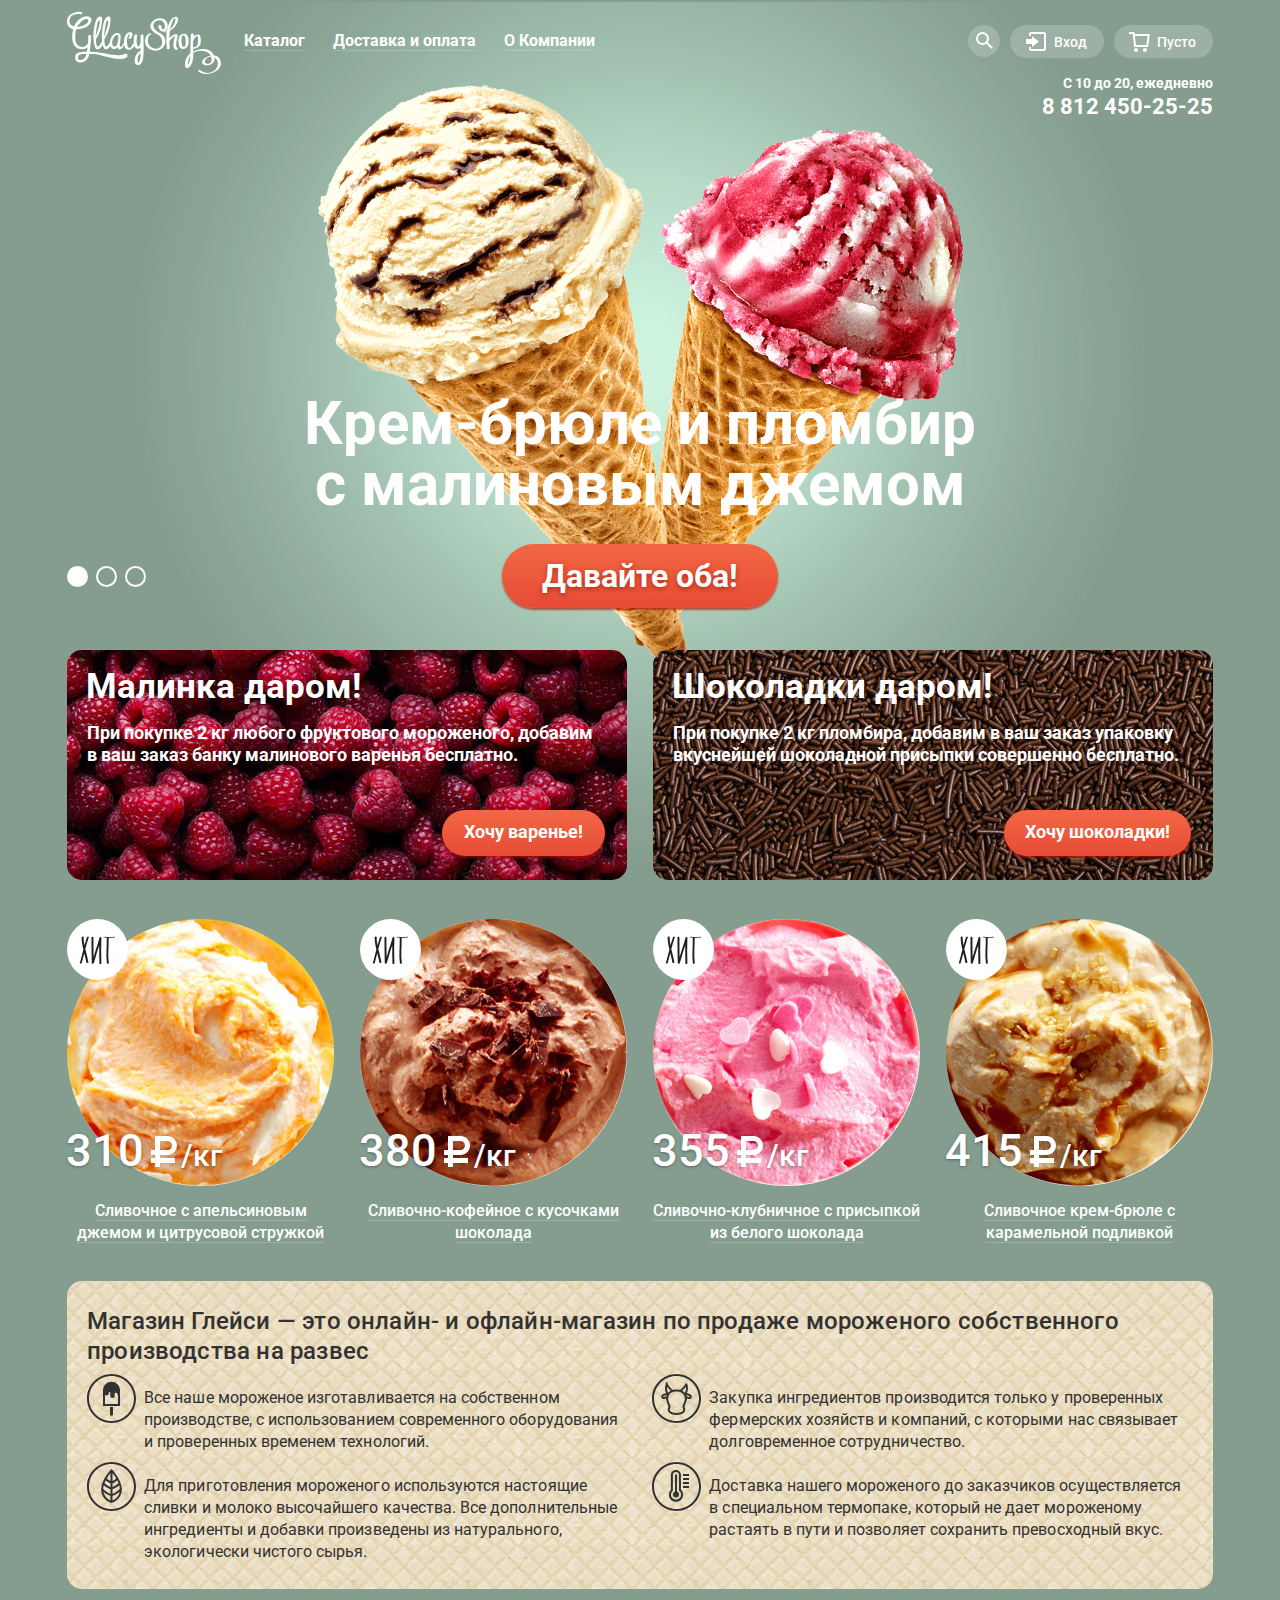
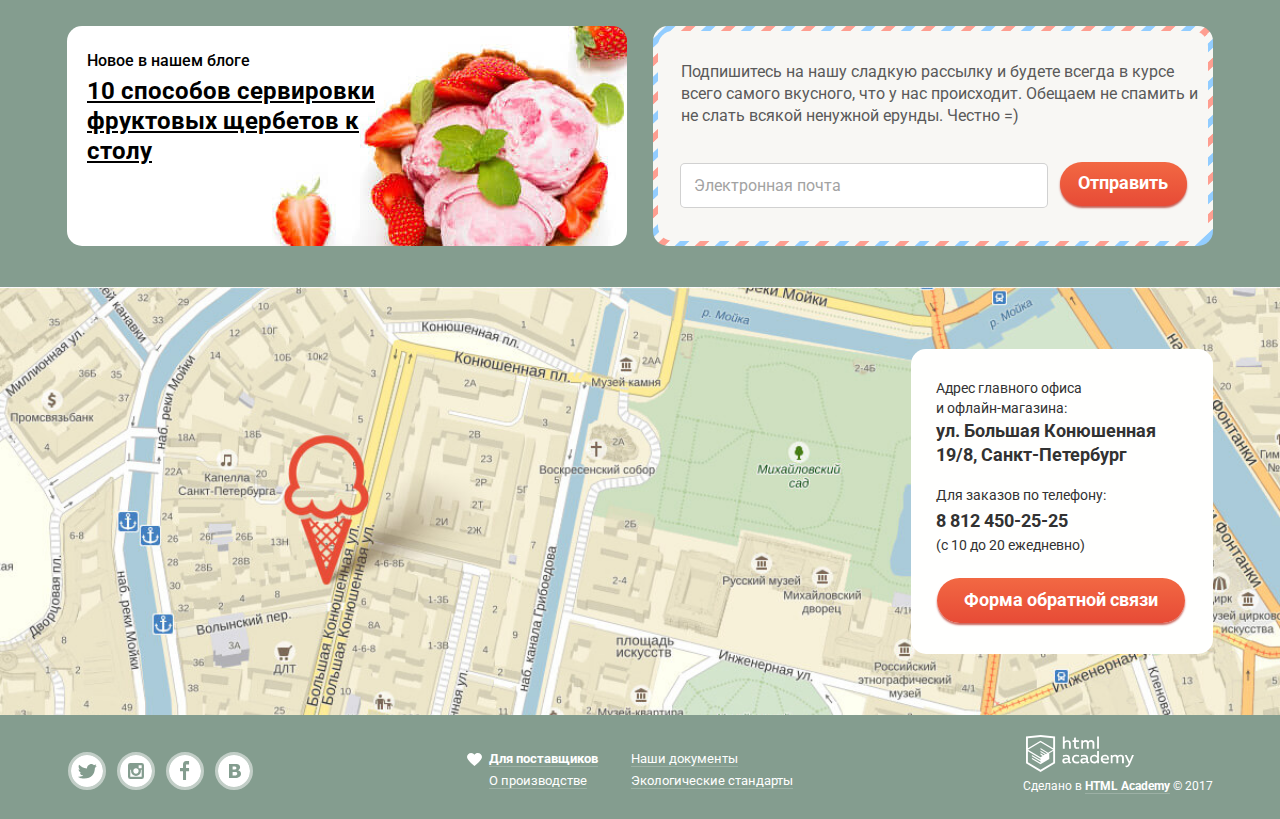
==== commit 9a38a9e4: "на третью попытку" ====
--- a/index.html
+++ b/index.html
@@ -28,11 +28,11 @@
                                 <!--Всплывающий блок каталога-->
                                 <div class="site-menu-background">
                                     <ul class="site-menu">
-                                        <li class="main-menu-element"><a href="#">Новинки</a></li>
-                                        <li class="main-menu-element"><a href="catalog.html">Сливочное</a></li>
-                                        <li class="main-menu-element"><a href="#">Щербеты</a></li>
-                                        <li class="main-menu-element"><a href="#">Фруктовый лед</a></li>
-                                        <li class="main-menu-element"><a href="#">Мелорин</a></li>
+                                        <li class="site-menu-element"><a href="#">Новинки</a></li>
+                                        <li class="site-menu-element"><a href="catalog.html">Сливочное</a></li>
+                                        <li class="site-menu-element"><a href="#">Щербеты</a></li>
+                                        <li class="site-menu-element"><a href="#">Фруктовый лед</a></li>
+                                        <li class="site-menu-element"><a href="#">Мелорин</a></li>
                                     </ul>
                                 </div>
                             </li>
@@ -126,59 +126,59 @@
                     </div>
                 </section>
                 <!--Хиты-->
-                <section class="hits">
+                <section class="catalog">
                     <h2 class="visually-hidden">Хиты</h2>
-                    <ul class="hits-list">
-                        <li class="hits-item">
-                            <h3 class="hits-item-title">     
+                    <ul class="catalog-list">
+                        <li class="catalog-item">
+                            <h3 class="catalog-item-title">     
                                 <span>Сливочное с апельсиновым джемом и цитрусовой стружкой</span>
                             </h3>
-                            <p class="hits-item-image">
+                            <p class="catalog-item-image hit">
                                 <img src="img/product1-1.jpg" width="267" height="267" alt="Сливочное с апельсиновым джемом и цитрусовой стружкой">
-                                <span class="hits-item-price">
-                                310<span class="hits-item-weight"> /кг</span>
+                                <span class="catalog-item-price">
+                                310<span class="catalog-item-weight"> /кг</span>
                                 </span>
                             </p>
                             <a href="catalog-item.html" class="button">
                             Быстрый просмотр
                             </a>               
                         </li>
-                        <li class="hits-item opened">
-                            <h3 class="hits-item-title">
+                        <li class="catalog-item">
+                            <h3 class="catalog-item-title">
                                 <span>Сливочно-кофейное с кусочками шоколада</span>
                             </h3>
-                            <p class="hits-item-image">
+                            <p class="catalog-item-image hit">
                                 <img src="img/product1-2.jpg" width="267" height="267" alt="Сливочно-кофейное с кусочками шоколада">
-                                <span class="hits-item-price">
-                                380<span class="hits-item-weight"> /кг</span>
+                                <span class="catalog-item-price">
+                                380<span class="catalog-item-weight"> /кг</span>
                                 </span>
                             </p>
                             <a href="catalog-item.html" class="button">
                             Быстрый просмотр
                             </a>
                         </li>
-                        <li class="hits-item opened">
-                            <h3 class="hits-item-title">
+                        <li class="catalog-item">
+                            <h3 class="catalog-item-title">
                                 <span>Сливочно-клубничное с присыпкой из белого шоколада</span>
                             </h3>
-                            <p class="hits-item-image">
+                            <p class="catalog-item-image hit">
                                 <img src="img/product1-3.jpg" width="267" height="267" alt="Сливочно-клубничное с присыпкой из белого шоколада">
-                                <span class="hits-item-price">
-                                355<span class="hits-item-weight"> /кг</span>
+                                <span class="catalog-item-price">
+                                355<span class="catalog-item-weight"> /кг</span>
                                 </span>
                             </p>
                             <a href="catalog-item.html" class="button">
                             Быстрый просмотр
                             </a>
                         </li>
-                        <li class="hits-item opened">
-                            <h3 class="hits-item-title">
+                        <li class="catalog-item">
+                            <h3 class="catalog-item-title">
                                 <span>Сливочное крем-брюле с карамельной подливкой</span>
                             </h3>
-                            <p class="hits-item-image">
+                            <p class="catalog-item-image hit">
                                 <img src="img/product1-4.jpg" width="267" height="267" alt="Сливочное крем-брюле с карамельной подливкой">
-                                <span class="hits-item-price">
-                                415<span class="hits-item-weight"> /кг</span>
+                                <span class="catalog-item-price">
+                                415<span class="catalog-item-weight"> /кг</span>
                                 </span>
                             </p>
                             <a href="catalog-item.html" class="button">
@@ -244,10 +244,10 @@
             <footer class="main-footer site-wrapper">
                 <!--Иконки соцсетей-->
                 <ul class="social-list">
-                    <li><a class="social-button-tw" href="twitter.com"><span class="visually-hidden">Твиттер</span></a></li>
-                    <li><a class="social-button-inst" href="instagram.com"><span class="visually-hidden">Инстаграмм</span></a></li>
-                    <li><a class="social-button-fb" href="facebook.com"><span class="visually-hidden">Фейсбук</span></a></li>
-                    <li><a class="social-button-vk" href="vk.com"><span class="visually-hidden">Вконтакте</span></a></li>
+                    <li class="social-element"><a class="social-button-tw" href="twitter.com"><span class="visually-hidden">Твиттер</span></a></li>
+                    <li class="social-element"><a class="social-button-inst" href="instagram.com"><span class="visually-hidden">Инстаграмм</span></a></li>
+                    <li class="social-element"><a class="social-button-fb" href="facebook.com"><span class="visually-hidden">Фейсбук</span></a></li>
+                    <li class="social-element"><a class="social-button-vk" href="vk.com"><span class="visually-hidden">Вконтакте</span></a></li>
                 </ul>
                 <!--Различные контакты-->
                 <div class="contacts-footer">
--- a/css/main.min.css
+++ b/css/main.min.css
@@ -1 +1 @@
-body,html{margin:0;padding:0}body{font-family:"Roboto","Arial",sans-serif;color:#fff}.site-wrapper{margin:0 auto;padding:0 27px;width:1146px}.site-background{background-color:#849d8f;background-image:url(../img/slider-1.png);background-position:center 2px;background-repeat:no-repeat;-webkit-transition:background-image .5s ease,background-color .5s ease;-o-transition:background-image .5s ease,background-color .5s ease;transition:background-image .5s ease,background-color .5s ease}.site-background::before,.site-background::after{content:"";visibility:hidden}.site-background::before{background-image:url(../img/slider-2.png)}.site-background::after{background-image:url(../img/slider-3.png)}a{font-weight:700;color:#fff}.site-navigation,.site-menu,.user-navigation,.main-slides,.hits-list,.features-list,.social-list,.contacts-footer-content,.breadcrumbs-list,.catalog-list,.paginator-list{list-style:none;padding:0;margin:0}.button{display:inline-block;vertical-align:middle;text-align:center;background-image:-webkit-gradient(linear,left top,left bottom,from(#f26843),to(#e74b36));background-image:-webkit-linear-gradient(top,#f26843 0%,#e74b36 100%);background-image:-o-linear-gradient(top,#f26843 0%,#e74b36 100%);background-image:linear-gradient(to bottom,#f26843 0%,#e74b36 100%);-webkit-box-shadow:0 2px 2px 0 rgba(172,16,0,0.64);box-shadow:0 2px 2px 0 rgba(172,16,0,0.64);border-radius:25px;border:none;text-decoration:none;padding:10px 20px;color:#fff;font-weight:700;cursor:pointer}.button:hover{-webkit-box-shadow:0 2px 2px 0 rgba(172,16,0,1);box-shadow:0 2px 2px 0 rgba(172,16,0,1);background:-webkit-gradient(linear,left top,left bottom,from(#f58669),to(#ec6f5e));background:-webkit-linear-gradient(top,#f58669 0%,#ec6f5e 100%);background:-o-linear-gradient(top,#f58669 0%,#ec6f5e 100%);background:linear-gradient(to bottom,#f58669 0%,#ec6f5e 100%)}.button:active{background:-webkit-gradient(linear,left top,left bottom,from(#c73f2c),to(#e1613e));background:-webkit-linear-gradient(top,#c73f2c 0%,#e1613e 100%);background:-o-linear-gradient(top,#c73f2c 0%,#e1613e 100%);background:linear-gradient(to bottom,#c73f2c 0%,#e1613e 100%);-webkit-box-shadow:inset 0 2px 2px rgba(172,16,0,1);box-shadow:inset 0 2px 2px rgba(172,16,0,1)}.site-seacrh input[type="search"],.site-entry-background input[type="email"],input[type="password"],.form-send input[type="email"],.feedback input[type="text"],input[type="email"]{height:38px;border-radius:5px;-webkit-box-sizing:border-box;box-sizing:border-box;border:1px solid rgba(178,178,178,0.6);-webkit-box-shadow:none;box-shadow:none}.visually-hidden{position:absolute;width:1px;height:1px;border:0;padding:0;clip:rect(0 0 0 0);overflow:hidden}.main-header{display:-webkit-box;display:-ms-flexbox;display:flex;-webkit-box-orient:vertical;-webkit-box-direction:normal;-ms-flex-direction:column;flex-direction:column;-webkit-box-pack:justify;-ms-flex-pack:justify;justify-content:space-between;position:relative}.main-navigation{display:-webkit-box;display:-ms-flexbox;display:flex;-webkit-box-orient:horizontal;-webkit-box-direction:normal;-ms-flex-direction:row;flex-direction:row;-webkit-box-align:center;-ms-flex-align:center;align-items:center}.main-header-logo{display:inline-block;vertical-align:top;margin-top:11px;-ms-flex-item-align:center;-ms-grid-row-align:center;align-self:center}_:-ms-fullscreen,:root .main-header-logo{margin-left:13px}.header-navigation-wrapper{width:100%;display:-webkit-box;display:-ms-flexbox;display:flex;-webkit-box-pack:justify;-ms-flex-pack:justify;justify-content:space-between;margin-top:3px}.site-navigation{display:-webkit-box;display:-ms-flexbox;display:flex;-ms-flex-wrap:wrap;flex-wrap:wrap;-webkit-box-align:center;-ms-flex-align:center;align-items:center;-ms-flex-preferred-size:450px;flex-basis:450px;margin-left:10px}.site-navigation-element{margin-right:1px;padding:7px 14px 7px 13px;border-radius:20px}.site-navigation-link{display:block;vertical-align:middle;text-decoration:none;border-bottom:1px solid rgba(255,255,255,0.2);font-size:16px;line-height:18px;font-weight:700}.site-navigation-element:hover{background-color:#f7f6f3}.site-navigation-element:active{background-color:rgba(248,247,244,0.988);-webkit-box-shadow:inset 0 2px 1px 0 rgba(105,105,105,0.9);box-shadow:inset 0 2px 1px 0 rgba(105,105,105,0.9)}.site-navigation-element:hover .site-navigation-link{border-bottom:none;color:#323232}.site-navigation-element:first-child{position:relative}.site-navigation-element:hover .site-menu-background{display:block}.site-menu-background{display:none;position:absolute;background-color:transparent;top:23px;left:-7px;width:143px;height:15px}.site-menu{position:absolute;top:14px;left:-1px;width:143px;min-height:171px;background-color:#f8f7f4;border-radius:5px;-webkit-box-shadow:0 20px 20px 0 rgba(0,0,0,0.4);box-shadow:0 20px 20px 0 rgba(0,0,0,0.4);z-index:50}.site-menu .main-menu-element:hover:not(:first-child){background-color:#fbded8}.site-menu .main-menu-element:active:not(:first-child){background-color:#f6b5a5}.site-menu a{color:#323232;text-decoration:none;font-size:14px;line-height:16px;font-weight:400}.site-menu li{padding:4px 20px 9px 21px}.site-menu li:nth-of-type(1) a{font-weight:700}.site-menu li:nth-of-type(1){border-bottom:1px solid rgba(50,50,50,0.2);margin-right:9px;margin-left:6px;padding:9px 14px 11px 15px}.site-menu li:nth-of-type(2){padding-top:8px}.user-navigation{display:-webkit-box;display:-ms-flexbox;display:flex;-webkit-box-pack:end;-ms-flex-pack:end;justify-content:flex-end;-ms-flex-wrap:wrap;flex-wrap:wrap;-webkit-box-align:center;-ms-flex-align:center;align-items:center;-ms-flex-preferred-size:450px;flex-basis:450px}.user-navigation li{display:block;vertical-align:middle;text-align:center;margin-left:9px;font-size:14px;line-height:16px;font-weight:500}.icon-search{position:relative;max-width:25px;background-color:rgba(255,255,255,0.2);opacity:1;border-radius:50%;padding:16px}.icon-search span{display:inline-block;vertical-align:middle}.icon-search::before{position:absolute;content:"";background-image:url(../img/svg-gllacy/loupe.svg);background-repeat:no-repeat;background-position:0 0;left:7px;top:7px;width:22px;height:21px}.icon-search:hover{position:relative;background-color:#f8f7f4}.icon-search:hover::before{background-image:url(../img/svg-gllacy/loupe-active.svg)}.icon-login{position:relative;max-width:100px;background-color:rgba(255,255,255,0.2);opacity:1;border-radius:20px;padding:8px 17px}.icon-login span{position:relative;display:inline-block;vertical-align:middle;padding-left:27px}.icon-login span::before{position:absolute;content:"";background-image:url(../img/svg-gllacy/white-entrance.svg);background-repeat:no-repeat;background-position:0 0;left:-1px;top:-2px;width:21px;height:20px}.icon-login:hover{position:relative;background-color:#f8f7f4;color:#323232}.icon-login:hover span::before{background-image:url(../img/svg-gllacy/entrance.svg)}.icon-basket-empty{max-width:100px;background-color:rgba(255,255,255,0.2);opacity:1;border-radius:20px;padding:8px 17px 8px 16px}.icon-basket-empty span{position:relative;display:inline-block;vertical-align:middle;padding-left:27px}.icon-basket-empty span::before{position:absolute;content:"";background-image:url(../img/svg-gllacy/basket.svg);background-repeat:no-repeat;background-position:0 0;left:-1px;top:-2px;width:22px;height:21px}.icon-basket-empty:hover{position:relative;background-color:#f8f7f4;color:#323232}.icon-basket-empty:hover span::before{background-image:url(../img/svg-gllacy/basket-active.svg)}.icon-search:hover .site-search-background{display:block}.site-search-background{display:none;position:absolute;right:0;top:32px;background-color:transparent;width:341px;height:5px}.site-seacrh{position:absolute;right:0;top:4px;width:341px;min-height:84px;border-radius:6px;background-color:#f8f7f4;-webkit-box-shadow:0 20px 20px 0 rgba(0,0,0,0.4);box-shadow:0 20px 20px 0 rgba(0,0,0,0.4);z-index:50}.site-seacrh input[type="search"]{width:311px;height:44px;margin:20px 15px;padding-left:13px;z-index:100;outline:none}.site-seacrh input[type="search"]::-webkit-input-placeholder{font-size:14px;line-height:24px;font-weight:400;text-align:left;color:#999;opacity:.9}.site-seacrh input[type="search"]:-ms-input-placeholder{font-size:14px;line-height:24px;font-weight:400;text-align:left;color:#999;opacity:.9}.site-seacrh input[type="search"]::-ms-input-placeholder{font-size:14px;line-height:24px;font-weight:400;text-align:left;color:#999;opacity:.9}.site-seacrh input[type="search"]::placeholder{font-size:14px;line-height:24px;font-weight:400;text-align:left;color:#999;opacity:.9}.site-seacrh input[type="search"]:hover{-webkit-box-shadow:inset 0 0 0 1px rgba(172,172,172,0.5);box-shadow:inset 0 0 0 1px rgba(172,172,172,0.5)}.site-seacrh input[type="search"]:focus{-webkit-box-shadow:inset 0 0 0 1px rgba(46,136,228,0.52);box-shadow:inset 0 0 0 1px rgba(46,136,228,0.52)}.icon-login:hover .site-entry-background{display:block}.site-entry-background{display:none;position:absolute;right:-1px;top:32px;background-color:transparent;width:278px;height:5px}.site-entry{position:absolute;right:0;top:4px;width:277px;min-height:214px;border-radius:6px;background-color:#f8f7f4;-webkit-box-shadow:0 20px 20px 0 rgba(0,0,0,0.4);box-shadow:0 20px 20px 0 rgba(0,0,0,0.4);z-index:50}.site-entry input[type="email"],input[type="password"]{width:241px;height:44px;margin:20px 20px 0 19px;padding-left:14px;z-index:100;outline:none}.site-entry input[type="email"]::-webkit-input-placeholder,.site-entry input[type="password"]::-webkit-input-placeholder{font-size:14px;line-height:24px;font-weight:400;text-align:left;color:#999;opacity:.9}.site-entry input[type="email"]:-ms-input-placeholder,.site-entry input[type="password"]:-ms-input-placeholder{font-size:14px;line-height:24px;font-weight:400;text-align:left;color:#999;opacity:.9}.site-entry input[type="email"]::-ms-input-placeholder,.site-entry input[type="password"]::-ms-input-placeholder{font-size:14px;line-height:24px;font-weight:400;text-align:left;color:#999;opacity:.9}.site-entry input[type="email"]::placeholder,.site-entry input[type="password"]::placeholder{font-size:14px;line-height:24px;font-weight:400;text-align:left;color:#999;opacity:.9}.site-entry input[type="email"]:hover,input[type="password"]:hover{-webkit-box-shadow:inset 0 0 0 1px rgba(172,172,172,0.5);box-shadow:inset 0 0 0 1px rgba(172,172,172,0.5)}.site-entry input[type="email"]:focus,input[type="password"]:focus{-webkit-box-shadow:inset 0 0 0 1px rgba(46,136,228,0.52);box-shadow:inset 0 0 0 1px rgba(46,136,228,0.52)}.site-entry div{display:-webkit-box;display:-ms-flexbox;display:flex;-webkit-box-orient:horizontal;-webkit-box-direction:normal;-ms-flex-direction:row;flex-direction:row;-ms-flex-pack:distribute;justify-content:space-around;-webkit-box-align:center;-ms-flex-align:center;align-items:center;-ms-flex-preferred-size:245px;flex-basis:245px;-ms-flex-wrap:wrap;flex-wrap:wrap;z-index:100}.site-entry p{display:-webkit-box;display:-ms-flexbox;display:flex;-webkit-box-orient:vertical;-webkit-box-direction:normal;-ms-flex-direction:column;flex-direction:column;-webkit-box-pack:center;-ms-flex-pack:center;justify-content:center;-webkit-box-align:start;-ms-flex-align:start;align-items:flex-start;margin:17px 9px 0 0}.site-entry .button{font-size:18px;line-height:24px;padding:11px 25px 9px;margin:20px 0 1px 9px;border-radius:20px}.site-entry a{color:#323232;font-size:13px;line-height:13px;font-weight:400;text-decoration:none;border-bottom:1px solid rgba(50,50,50,0.3);margin-top:4px;margin-bottom:3px}.site-entry a:hover,.site-entry a:active{color:#e84d37;border-bottom:1px solid rgba(232,77,55,0.3)}.phone{position:absolute;text-align:right;width:190px;top:75px;right:27px;font-size:14px;line-height:16px;font-weight:700;margin-top:0;margin-bottom:0;margin-right:0}.phone a{display:inline-block;vertical-align:middle;text-align:left;font-size:22px;line-height:24px;text-decoration:none;margin-top:4px;margin-right:0}.container{display:-webkit-box;display:-ms-flexbox;display:flex;-webkit-box-orient:vertical;-webkit-box-direction:normal;-ms-flex-direction:column;flex-direction:column;-webkit-box-pack:justify;-ms-flex-pack:justify;justify-content:space-between}.slider{position:relative;padding-top:275px;text-align:center;margin-bottom:42px}.icecream-slide{display:none}.main-slides h3{font-weight:700;font-size:60px;line-height:60.35px;width:700px;margin:40px auto 0}.main-slides a{font-size:32px;line-height:44px;padding:10px 40px;margin-top:29px;text-shadow:0 2px 5px rgba(160,32,11,0.76);border-radius:50px;outline:none}.main-slides a:focus{-webkit-box-shadow:0 0 0 2px rgba(46,136,228,0.3);box-shadow:0 0 0 2px rgba(46,136,228,0.3)}.slider-controls label::before{content:"";display:inline-block;width:17px;height:17px;margin-right:8px;vertical-align:middle;background-color:transparent;border:2px solid #fff;border-radius:50%;cursor:pointer}.slider-controls{position:absolute;bottom:21px;left:0;z-index:20;font-size:0}.slider-controls label:hover::before{background-color:rgba(248,247,244,0.4)}_:-ms-fullscreen,:root .slider-controls{margin-left:13px}#product-1:checked ~ .site-background #slide1,#product-2:checked ~ .site-background #slide2,#product-3:checked ~ .site-background #slide3{display:block}#product-1:checked ~ .site-background label[for="product-1"]::before,#product-2:checked ~ .site-background label[for="product-2"]::before,#product-3:checked ~ .site-background label[for="product-3"]::before{background-color:#fff}#product-1:checked ~ .site-background{background-color:#849d8f;background-image:url(../img/slider-1.png)}#product-2:checked ~ .site-background{background-color:#8996a6;background-image:url(../img/slider-2.png)}#product-3:checked ~ .site-background{background-color:#9d8b84;background-image:url(../img/slider-3.png)}.columns{display:-webkit-box;display:-ms-flexbox;display:flex;-webkit-box-orient:horizontal;-webkit-box-direction:normal;-ms-flex-direction:row;flex-direction:row;-webkit-box-pack:justify;-ms-flex-pack:justify;justify-content:space-between;margin-bottom:23px}.columns .first-column{width:560px;min-height:230px;background-color:#b13956;background-image:url(../img/raspberries-background.jpg);background-position:-50px -94px;background-repeat:no-repeat;border-radius:15px}.columns .second-column{width:560px;min-height:230px;background-color:#532d1c;background-image:url(../img/chocolate-background.jpg);background-position:-218px -104px;background-repeat:no-repeat;border-radius:15px}.columns h2{font-size:35px;line-height:41px;font-weight:700;margin-top:16px;margin-left:19px;margin-bottom:5px}.columns p{font-size:18px;line-height:22px;font-weight:700;margin:15px 25px 0 20px}.columns a{font-size:18px;line-height:24px;margin-top:44px}.first-column a{margin-left:375px;margin-right:21px;outline:none;padding:10px 22px 12px}.second-column a{margin-left:351px;margin-right:20px;outline:none;padding:10px 21px 12px}.first-column a:focus,.second-column a:focus{-webkit-box-shadow:0 0 0 2px rgba(46,136,228,0.3);box-shadow:0 0 0 2px rgba(46,136,228,0.3)}.hits{display:-webkit-box;display:-ms-flexbox;display:flex;-webkit-box-orient:vertical;-webkit-box-direction:normal;-ms-flex-direction:column;flex-direction:column;-webkit-box-pack:justify;-ms-flex-pack:justify;justify-content:space-between;margin-bottom:28px}.hits-list{display:-webkit-box;display:-ms-flexbox;display:flex;-ms-flex-wrap:wrap;flex-wrap:wrap;-webkit-box-orient:horizontal;-webkit-box-direction:normal;-ms-flex-direction:row;flex-direction:row;-webkit-box-pack:justify;-ms-flex-pack:justify;justify-content:space-between}.hits-item{display:-webkit-box;display:-ms-flexbox;display:flex;position:relative;-webkit-box-orient:vertical;-webkit-box-direction:normal;-ms-flex-direction:column;flex-direction:column;-webkit-box-pack:start;-ms-flex-pack:start;justify-content:flex-start;-ms-flex-preferred-size:267px;flex-basis:267px;min-height:350px}.hits-item::before{display:none;content:"";position:absolute;top:10px;left:-14px;border-radius:5px;background-color:#f8f7f4;opacity:.2;width:294px;height:100%;padding-bottom:55px;-webkit-box-shadow:0 20px 20px 0 rgba(0,0,0,0.4);box-shadow:0 20px 20px 0 rgba(0,0,0,0.4);z-index:20}.hits-item:hover::before{display:block}.hits-item:hover a{display:block;margin-bottom:-50px}.hits-item-title{font-size:16px;line-height:22px;font-weight:500;text-align:center;margin-bottom:0;margin-top:10px;-webkit-box-ordinal-group:2;-ms-flex-order:1;order:1}.hits-item-title span{border-bottom:1px solid rgba(255,255,255,0.2)}.hits-list img{border-radius:50%}.hits-item-image{position:relative;margin-bottom:0}.hits-item-image::before{position:absolute;content:"";background-image:url(../img/svg-gllacy/hit.svg);background-repeat:no-repeat;background-position:0 0;top:0;left:0;width:65px;height:65px}.hits-item-image .hits-item-price{position:absolute;min-width:280px;top:209px;left:-1px;font-size:45px;line-height:45px;font-weight:500;text-shadow:0 1px 3px rgba(49,50,53,0.5);margin-right:0}.hits-item-image .hits-item-weight{background-image:url(../img/svg-gllacy/ruble.svg);background-repeat:no-repeat;background-position:5px 1px;display:inline-block;width:50px;font-size:30px;line-height:45px;font-weight:500;text-shadow:0 1px 3px rgba(49,50,53,0.5);padding-left:37px;margin-left:0}.hits-list a{display:none;font-size:18px;line-height:24px;margin-top:10px;padding:7px 18px 11px;-ms-flex-item-align:center;-ms-grid-row-align:center;align-self:center;-webkit-box-ordinal-group:3;-ms-flex-order:2;order:2;z-index:50;-webkit-box-shadow:0 1px 2px 0 rgba(172,16,0,0.004);box-shadow:0 1px 2px 0 rgba(172,16,0,0.004)}.features{display:-webkit-box;display:-ms-flexbox;display:flex;-webkit-box-orient:vertical;-webkit-box-direction:normal;-ms-flex-direction:column;flex-direction:column;-webkit-box-pack:center;-ms-flex-pack:center;justify-content:center;-ms-flex-wrap:wrap;flex-wrap:wrap;width:1146px;min-height:308px;background-color:#ebe0c8;background-image:url(../img/wafer.jpg);border-radius:15px;color:#323232;margin-bottom:37px}.features-list{display:-webkit-box;display:-ms-flexbox;display:flex;-webkit-box-orient:horizontal;-webkit-box-direction:normal;-ms-flex-direction:row;flex-direction:row;-webkit-box-pack:start;-ms-flex-pack:start;justify-content:flex-start;-ms-flex-line-pack:start;align-content:flex-start;min-height:192px;-ms-flex-wrap:wrap;flex-wrap:wrap;padding:0;margin-left:0;margin-right:15px}.features-element{position:relative;-ms-flex-line-pack:justify;align-content:space-between;-ms-flex-preferred-size:500px;flex-basis:500px;padding:0 0 0 47.2px;margin:0 0 22px 18px}.features h2{width:100%;text-align:left;-ms-flex-item-align:start;align-self:flex-start;font-size:24px;line-height:30px;font-weight:500;letter-spacing:.185px;padding:21px 0 21px 20px;margin:0}.features-list p{text-align:left;font-size:16px;line-height:22px;font-weight:400;margin:0 7px 0 12px;letter-spacing:.05px}.icon-icecream::before{position:absolute;content:"";background-image:url(../img/svg-gllacy/ice-cream.svg);background-repeat:no-repeat;background-position:0 0;top:-13px;left:2px;width:50px;height:50px}.icon-cow::before{position:absolute;content:"";background-image:url(../img/svg-gllacy/cow.svg);background-repeat:no-repeat;background-position:0 0;top:-13px;left:2px;width:50px;height:50px}.icon-leaf::before{position:absolute;content:"";background-image:url(../img/svg-gllacy/eco.svg);background-repeat:no-repeat;background-position:0 0;top:-13px;left:2px;width:50px;height:50px}.icon-thermometer::before{position:absolute;content:"";background-image:url(../img/svg-gllacy/thermometer.svg);background-repeat:no-repeat;background-position:0 0;top:-13px;left:2px;width:50px;height:50px}.news{width:560px;min-height:220px;background-color:#fff;background-image:url(../img/strawberry-background.jpg);background-repeat:no-repeat;background-position:-51px -86px;border-radius:15px}.news h2{color:#000;font-size:16px;line-height:22px;font-weight:500;margin-top:24px;margin-left:20px;margin-bottom:0;padding-bottom:0}.news a{display:inline-block;color:#000;font-size:24px;line-height:30px;font-weight:700;margin-top:4px;margin-left:20px;margin-right:230px}.news a:hover,.news a:active{color:#e84d37;-webkit-text-decoration:underline rgba(232,77,55,0.3);text-decoration:underline rgba(232,77,55,0.3)}.form-send{width:560px;min-height:220px;background-color:#f8f7f4;background-image:url(../img/formsend-gradient.png);background-position:-4px 8px;border-radius:15px;padding:0}.form-send-background{width:550px;min-height:210px;background-color:#f8f7f4;background-repeat:no-repeat;background-position:50% 50%;border-radius:15px;margin:5px}.form-send-background p{font-size:16px;line-height:22px;font-weight:400;color:#5a5a5a;margin:0;padding-top:30px;padding-left:23px;padding-right:10px}.send button{font-size:18px;line-height:24px;margin-left:8px;margin-bottom:5px;outline:none;padding:9px 19px 11px 18px}.send button:focus{-webkit-box-shadow:0 0 0 2px rgba(46,136,228,0.3);box-shadow:0 0 0 2px rgba(46,136,228,0.3)}.send input[type="email"]{width:368px;height:45px;padding-left:13px;margin-left:22px;margin-top:36px;outline:none}.send input[type="email"]::-webkit-input-placeholder{font-size:16px;line-height:24px;font-weight:400;text-align:left;color:#999;opacity:.9}.send input[type="email"]:-ms-input-placeholder{font-size:16px;line-height:24px;font-weight:400;text-align:left;color:#999;opacity:.9}.send input[type="email"]::-ms-input-placeholder{font-size:16px;line-height:24px;font-weight:400;text-align:left;color:#999;opacity:.9}.send input[type="email"]::placeholder{font-size:16px;line-height:24px;font-weight:400;text-align:left;color:#999;opacity:.9}.send input[type="email"]:hover{-webkit-box-shadow:inset 0 0 0 1px rgba(172,172,172,0.5);box-shadow:inset 0 0 0 1px rgba(172,172,172,0.5)}.send input[type="email"]:focus{-webkit-box-shadow:inset 0 0 0 1px rgba(46,136,228,0.52);box-shadow:inset 0 0 0 1px rgba(46,136,228,0.52)}.map{position:relative;top:0;left:0;width:100%;min-height:428px;border:0;background-image:url(../img/map.jpg);background-position:50% 0;background-size:cover;background-repeat:no-repeat;margin-top:18px;margin-bottom:3px}.google-map{margin-bottom:-5px;width:100%;min-height:428px;border:0}.map .site-wrapper{display:-webkit-box;display:-ms-flexbox;display:flex;-webkit-box-orient:horizontal;-webkit-box-direction:normal;-ms-flex-direction:row;flex-direction:row;-webkit-box-pack:end;-ms-flex-pack:end;justify-content:flex-end;-webkit-box-align:center;-ms-flex-align:center;align-items:center}.map-content{position:absolute;top:62px;padding:0;width:302px;min-height:305px;background-color:#fffffe;border-radius:15px}_:-ms-fullscreen,:root .map-content{position:relative;top:62px;left:0}_:-ms-fullscreen,:root .google-map{position:absolute}.map-content p{display:inline-block;text-align:left;font-size:14px;line-height:20px;font-weight:400;color:#323232;margin:29px 0 1px 25px}.map-content span{display:inline-block;font-size:18px;line-height:24px;font-weight:700;color:#323232;margin:0 40px 0 25px}.map-content p:nth-of-type(2){margin:18px 80px 0 25px}.map-content a{display:inline-block;font-size:18px;line-height:24px;font-weight:700;color:#323232;text-decoration:none;margin:4px 0 0 25px}.map-content p:nth-of-type(3){margin:2px 80px 0 25px}.map-content .button{font-size:18px;line-height:24px;color:#fff;margin:23px 0 0 26px;padding:10px 27px 11px;outline:none}.map-content .button:focus{-webkit-box-shadow:0 0 0 2px rgba(46,136,228,0.3);box-shadow:0 0 0 2px rgba(46,136,228,0.3)}.main-footer{display:-webkit-box;display:-ms-flexbox;display:flex;-webkit-box-orient:horizontal;-webkit-box-direction:normal;-ms-flex-direction:row;flex-direction:row;-webkit-box-pack:justify;-ms-flex-pack:justify;justify-content:space-between;-webkit-box-align:center;-ms-flex-align:center;align-items:center;padding-bottom:24px}.social-list{display:-webkit-box;display:-ms-flexbox;display:flex;-webkit-box-orient:horizontal;-webkit-box-direction:normal;-ms-flex-direction:row;flex-direction:row;-webkit-box-pack:justify;-ms-flex-pack:justify;justify-content:flex-start;-ms-flex-wrap:wrap;flex-wrap:wrap;width:266px;margin-top:29px}.social-list li{width:32px;height:32px;border:3px solid rgba(255,255,255,0.502);border-radius:50%;margin:2px 10px 2px 1px;padding:0}.social-list li a{display:inline-block}.social-list li:hover{border:3px solid rgba(255,255,255,0.702)}.social-list li:active a{border-radius:50%;-webkit-box-shadow:inset 0 2px 1px 0 rgba(136,136,136,0.8);box-shadow:inset 0 2px 1px 0 rgba(136,136,136,0.8)}.social-list li:focus{border-radius:50%;-webkit-box-shadow:0 0 0 2px rgba(46,136,228,0.3);box-shadow:0 0 0 2px rgba(46,136,228,0.3)}.social-list .social-button-tw{width:32px;height:32px;background-image:url(../img/svg-gllacy/twitter.svg)}.social-list .social-button-inst{width:32px;height:32px;background-image:url(../img/svg-gllacy/instagram.svg)}.social-list .social-button-fb{width:32px;height:32px;background-image:url(../img/svg-gllacy/fb.svg)}.social-list .social-button-vk{width:32px;height:32px;background-image:url(../img/svg-gllacy/vk.svg)}.contacts-footer{display:-webkit-box;display:-ms-flexbox;display:flex;-webkit-box-orient:vertical;-webkit-box-direction:normal;-ms-flex-direction:column;flex-direction:column;-webkit-box-pack:center;-ms-flex-pack:center;justify-content:center;-ms-flex-line-pack:start;align-content:flex-start;-ms-flex-preferred-size:560px;flex-basis:560px;margin-left:1px;margin-top:26px;padding:0}.contacts-footer-content{text-align:left;display:-webkit-box;display:-ms-flexbox;display:flex;-webkit-box-orient:horizontal;-webkit-box-direction:normal;-ms-flex-direction:row;flex-direction:row;-webkit-box-pack:justify;-ms-flex-pack:justify;justify-content:space-between;-ms-flex-line-pack:center;align-content:center;-ms-flex-wrap:wrap;flex-wrap:wrap;min-height:40px;padding:0 119px 0 100px;margin:0}.contacts-link{min-width:170px;padding:0;margin:0}.contacts-link a:hover,.contacts-link a:active{color:#ffbc9e;border-bottom:1px solid #ffbc9e}.contacts-link a{font-size:13px;line-height:22px;font-weight:400;text-decoration:none;border-bottom:1px solid rgba(255,255,255,0.2);padding:0;margin:0}.contacts-link:nth-child(odd) a{margin:0 0 0 29px}.icon-heart a{font-weight:700}.icon-heart{position:relative}.icon-heart a::before{position:absolute;content:"";top:5px;left:7px;background-image:url(../img/svg-gllacy/heart.svg);background-position:0 0;background-repeat:no-repeat;width:15px;height:15px}.footer-copyright{text-align:center;width:267px;margin:16px 0 0;padding-left:0}.footer-copyright p{text-align:right;font-size:12px;line-height:18px;font-weight:400;color:#fff;padding:0;margin:0}.main-footer-link{text-decoration:none;border-bottom:1px solid rgba(255,255,255,0.2)}.main-footer-link:hover,.main-footer-link:active{color:#ffbc9e;border-bottom:1px solid #ffbc9e}.overlay{display:none;position:fixed;top:0;left:0;width:100%;height:100%;background-color:rgba(50,50,50,0.302);z-index:50}.feedback{display:none;position:fixed;top:339px;left:50%;width:430px;min-height:400px;background-color:#f8f7f4;border-radius:10px;padding:17px 24px 26px;margin-left:-238px;z-index:100}@-webkit-keyframes bounce{0%{opacity:0}20%{opacity:.2}40%{opacity:.4}60%{opacity:.6}80%{opacity:.8}100%{opacity:1}}@keyframes bounce{0%{opacity:0}20%{opacity:.2}40%{opacity:.4}60%{opacity:.6}80%{opacity:.8}100%{opacity:1}}.feedback-show{display:block;-webkit-animation-name:bounce;animation-name:bounce;-webkit-animation-duration:.5s;animation-duration:.5s}@-webkit-keyframes shake{0%,100%{-webkit-transform:translateY(0);transform:translateY(0)}10%,30%,50%,70%,90%{-webkit-transform:translateY(-50px);transform:translateY(-50px)}20%,40%,60%,80%{-webkit-transform:translateY(50px);transform:translateY(50px)}}@keyframes shake{0%,100%{-webkit-transform:translateY(0);transform:translateY(0)}10%,30%,50%,70%,90%{-webkit-transform:translateY(-50px);transform:translateY(-50px)}20%,40%,60%,80%{-webkit-transform:translateY(50px);transform:translateY(50px)}}.feedback-error{-webkit-animation-name:shake;animation-name:shake;-webkit-animation-duration:.5s;animation-duration:.5s}.overlay-show{display:block}.feedback .feedback-title{position:relative;font-size:24px;line-height:28px;font-weight:500;letter-spacing:.1px;color:#323232}.feedback .close{position:absolute;background-color:transparent;background-image:url(../img/svg-gllacy/cross-big.svg);background-position:50% 50%;background-repeat:no-repeat;border:none;width:18px;height:18px;top:15px;right:16px}.form-feedback{margin-top:19px}.form-feedback input[type="text"],input[type="email"],textarea{padding:14px;margin-bottom:20px;border-radius:5px;outline:none}.form-feedback input[type="text"]::-webkit-input-placeholder,.form-feedback input[type="email"]::-webkit-input-placeholder,.form-feedback textarea::-webkit-input-placeholder{font-size:16px;line-height:24px;font-weight:400;text-align:left;color:#999;opacity:.9}.form-feedback input[type="text"]:-ms-input-placeholder,.form-feedback input[type="email"]:-ms-input-placeholder,.form-feedback textarea:-ms-input-placeholder{font-size:16px;line-height:24px;font-weight:400;text-align:left;color:#999;opacity:.9}.form-feedback input[type="text"]::-ms-input-placeholder,.form-feedback input[type="email"]::-ms-input-placeholder,.form-feedback textarea::-ms-input-placeholder{font-size:16px;line-height:24px;font-weight:400;text-align:left;color:#999;opacity:.9}.form-feedback input[type="text"]::placeholder,.form-feedback input[type="email"]::placeholder,.form-feedback textarea::placeholder{font-size:16px;line-height:24px;font-weight:400;text-align:left;color:#999;opacity:.9}.form-feedback input[type="text"]:hover,input[type="email"]:hover,textarea:hover{-webkit-box-shadow:inset 0 0 0 1px rgba(172,172,172,0.5);box-shadow:inset 0 0 0 1px rgba(172,172,172,0.5)}.form-feedback input[type="text"]:focus,input[type="email"]:focus,textarea:focus{-webkit-box-shadow:inset 0 0 0 1px rgba(46,136,228,0.52);box-shadow:inset 0 0 0 1px rgba(46,136,228,0.52)}.form-feedback input[type="text"],input[type="email"]{width:267px;height:44px}.form-feedback textarea{letter-spacing:.1px;border:1px solid rgba(178,178,178,0.6);padding-top:8px;padding-bottom:18px;width:398px;height:127px;margin-bottom:21px}.form-feedback .button{font-size:18px;line-height:24px;margin-left:291px;padding:10px 24px;outline:none}.form-feedback .button:focus{-webkit-box-shadow:0 0 0 2px rgba(46,136,228,0.3);box-shadow:0 0 0 2px rgba(46,136,228,0.3)}.inner-page{font-family:"Roboto","Arial",sans-serif;background-image:url(../img/illumination.png);background-size:100% 647px;background-position:50% 0;background-repeat:no-repeat;background-color:#849d8f;width:100%;height:647px;color:#fff}_:-ms-fullscreen,:root .inner-page .main-header-logo{margin-left:0}.inner-page .link-current{background:#d07058;padding:8px 15px;-webkit-box-shadow:none;box-shadow:none;border-radius:20px;text-decoration:none;padding:7px 14px}.inner-page .site-navigation-element{margin-left:0}.inner-page .element-current{margin-left:0}.inner-page .link-current{outline:none}.inner-page .link-current:focus{-webkit-box-shadow:0 0 0 2px rgba(46,136,228,0.3);box-shadow:0 0 0 2px rgba(46,136,228,0.3)}.element-current{position:relative}.element-current:hover .site-menu-background{display:block}.inner-page .site-menu-background{display:none;position:absolute;background-color:transparent;top:23px;left:-7px;width:143px;height:15px}.inner-page .site-menu{position:absolute;top:7px;left:-1px;width:143px;min-height:171px;background-color:#f8f7f4;border-radius:5px;-webkit-box-shadow:0 20px 20px 0 rgba(0,0,0,0.4);box-shadow:0 20px 20px 0 rgba(0,0,0,0.4);z-index:50}.inner-page .catalog-element-current{background-color:#d07058}.inner-page .catalog-menu-element:hover:not(:first-child){background-color:#fbded8}.inner-page .catalog-menu-element:active:not(:first-child){background-color:#f6b5a5}.inner-page .catalog-element-current .catalog-link-current{color:#fff}.inner-page .site-menu a{color:#323232;text-decoration:none;font-size:14px;line-height:16px;font-weight:400}.inner-page .site-menu li{padding:4px 20px 9px 21px}.inner-page .site-menu li:nth-of-type(1) a{font-weight:700}.inner-page .site-menu li:nth-of-type(1){border-bottom:1px solid rgba(50,50,50,0.2);margin-right:9px;margin-left:6px;padding:9px 14px 11px 15px}.inner-page .site-menu li:nth-of-type(2){padding-top:8px}.icon-basket-full{max-width:100px;background-color:#f7f6f3;opacity:1;border-radius:20px;padding:8px 17px 8px 16px}.icon-basket-full .two-products{position:relative;font-size:14px;line-height:16px;font-weight:500;display:inline-block;vertical-align:middle;color:#323232;padding-left:27px}.icon-basket-full .two-products::before{position:absolute;content:"";background-image:url(../img/svg-gllacy/basket-red.svg);background-repeat:no-repeat;background-position:0 0;left:-1px;top:-2px;width:22px;height:21px}.icon-basket-full{position:relative}.icon-basket-full:hover .site-basket-background{display:block}.site-basket-background{display:none;position:absolute;right:0;top:31px;background-color:transparent;width:540px;height:6px}.site-basket{position:absolute;right:0;top:5px;width:540px;height:242px;border-radius:5px;background-color:#f8f7f4;color:#323232;-webkit-box-shadow:0 20px 20px 0 rgba(0,0,0,0.4);box-shadow:0 20px 20px 0 rgba(0,0,0,0.4);z-index:50}.basket-table{border-bottom:1px solid rgba(50,50,50,0.3);border-collapse:collapse;text-align:center;width:510px;height:130px;margin:0;padding:0;margin-top:0;margin-left:15px}.basket-row{margin:0;padding:0;height:60px}.basket-row:nth-child(odd) td{padding-top:10px;vertical-align:middle}.basket-row:nth-child(even) td{padding-top:8px;vertical-align:top}.basket-row:nth-child(even) .basket-cell-remove,.basket-row:nth-child(even) .basket-cell-icecream,.basket-row:nth-child(even) .basket-cell-weight,.basket-row:nth-child(even) .basket-cell-price{padding-top:17px;vertical-align:top}.basket-row td{margin:0;padding:0}.basket-cell-remove{width:13px;padding:0;margin:0}.button-remove{width:11px;height:11px;background-image:url(../img/svg-gllacy/cross-small.svg);background-size:11px 11px;background-position:0 0;margin-right:0;margin-left:0;background-repeat:no-repeat;background-color:transparent;text-align:center;border:0}.basket-cell-image{width:60px}.basket-cell-image img{border-radius:50%;width:33px;height:33px;padding:0;margin:0;padding-left:1px}.basket-cell-icecream{width:230px;text-align:left;font-size:13px;line-height:16px;font-weight:400}.basket-cell-weight{width:120px;font-size:13px;line-height:16px;font-weight:400;text-align:center}.basket-cell-weight span{opacity:.5}.basket-cell-price{width:82px;font-size:13px;line-height:16px;font-weight:400;text-align:center}.total-price{font-size:15px;line-height:18px;font-weight:700;color:#323232;text-align:right;display:-webkit-box;display:-ms-flexbox;display:flex;-webkit-box-orient:vertical;-webkit-box-direction:normal;-ms-flex-direction:column;flex-direction:column;-webkit-box-pack:justify;-ms-flex-pack:justify;justify-content:space-between;-webkit-box-align:end;-ms-flex-align:end;align-items:flex-end;margin-right:14px;padding-bottom:30px}.site-basket .button{margin-top:14px;margin-right:0;padding:10px 15px;font-size:18px;line-height:24px}.breadcrumbs{display:-webkit-box;display:-ms-flexbox;display:flex;-webkit-box-orient:vertical;-webkit-box-direction:normal;-ms-flex-direction:column;flex-direction:column;-webkit-box-pack:start;-ms-flex-pack:start;justify-content:flex-start;margin-top:20px}.breadcrumbs-element{display:inline-block;position:relative;font-size:14px;line-height:16px;font-weight:400;margin-right:17px}.breadcrumbs-element:not(:first-child)::before{content:"";position:absolute;top:5px;left:-13px;background-image:url(../img/svg-gllacy/icon-right-small.svg);background-size:6px 6px;background-position:50% 50%;background-repeat:no-repeat;width:6px;height:6px}.breadcrumbs-element:not(:first-child)::after{content:"";position:absolute;top:5px;left:-10px;background-image:url(../img/svg-gllacy/icon-right-small.svg);background-size:6px 6px;background-position:50% 50%;background-repeat:no-repeat;width:6px;height:6px}.breadcrumbs-element a{font-weight:400;text-decoration:none;border-bottom:1px solid rgba(255,255,255,0.2)}.breadcrumbs-element a:hover,.breadcrumbs-element a:active{color:#ffbc9e;border-bottom:1px solid #ffbc9e}.breadcrumbs h1{font-size:35px;line-height:41px;font-weight:700;text-align:left;margin-top:4px;margin-bottom:26px}.filters{display:-webkit-box;display:-ms-flexbox;display:flex;-webkit-box-orient:vertical;-webkit-box-direction:normal;-ms-flex-direction:row;flex-direction:row;-ms-flex-wrap:wrap;flex-wrap:wrap;margin-left:0;padding-left:1px;margin-bottom:14px}.form-filters{display:-webkit-box;display:-ms-flexbox;display:flex;-webkit-box-orient:horizontal;-webkit-box-direction:normal;-ms-flex-direction:row;flex-direction:row;-ms-flex-wrap:wrap;flex-wrap:wrap;margin-left:0;padding-left:0}.sorting{display:-webkit-box;display:-ms-flexbox;display:flex;-webkit-box-orient:vertical;-webkit-box-direction:normal;-ms-flex-direction:row;flex-direction:row;-ms-flex-wrap:wrap;flex-wrap:wrap;width:200px;-webkit-box-pack:start;-ms-flex-pack:start;justify-content:flex-start;-webkit-box-align:start;-ms-flex-align:start;align-items:flex-start;margin-right:7px;margin-bottom:0;padding-bottom:0}.sorting label{position:relative;font-size:14px;line-height:16px;font-weight:500;margin-bottom:5px;padding-left:0}.sorting span{padding-left:16px}.sorting select{font-size:16px;line-height:18px;font-weight:500;width:192px;height:35px;border-radius:20px;background-color:rgba(248,247,244,0.2);border:none;padding-left:15px;padding-right:20px;margin-top:6px;color:#fff;outline:none;-webkit-appearance:none;-moz-appearance:none;appearance:none}select::-ms-expand{display:none}.sorting select:focus{-webkit-box-shadow:0 0 0 2px rgba(46,136,228,0.3);box-shadow:0 0 0 2px rgba(46,136,228,0.3)}.sorting label::before{position:absolute;content:"";top:35px;right:22px;background-image:url(../img/svg-gllacy/icon-down-dir-white.svg);background-position:0 0;background-repeat:no-repeat;background-size:11px 10px;width:11px;height:10px}.sorting select:hover{color:#323232}.sorting label:hover::before{position:absolute;content:"";top:35px;right:22px;background-image:url(../img/svg-gllacy/icon-down-dir.svg);background-position:0 0;background-repeat:no-repeat;background-size:11px 10px;width:11px;height:10px}.fat{display:-webkit-box;display:-ms-flexbox;display:flex;-webkit-box-orient:horizontal;-webkit-box-direction:normal;-ms-flex-direction:column;flex-direction:column;-webkit-box-align:flex-start;-ms-flex-align:flex-start;align-items:flex-start;border:none;margin-bottom:0;padding-bottom:0}.fat legend{font-size:14px;line-height:16px;font-weight:500;margin-left:16px}_:-ms-fullscreen,:root .fat legend{margin-bottom:5px;margin-top:-5px}.fat-content{display:-webkit-box;display:-ms-flexbox;display:flex;-webkit-box-pack:justify;-ms-flex-pack:justify;justify-content:space-between;-webkit-box-sizing:border-box;box-sizing:border-box;padding-left:40px;padding-right:16px;min-height:36px;border-radius:20px;background-color:rgba(248,247,244,0.2)}.fat-content label{position:relative;font-size:16px;line-height:18px;font-weight:500;display:inline-block;vertical-align:middle;margin-top:9px;margin-left:6px}.fat-content label:not(:last-child){margin-right:44px}.fat-content label::before{content:"";position:absolute;background-image:url(../img/svg-gllacy/radio-off.svg);opacity:.8;background-position:0 0;background-repeat:no-repeat;background-size:22px 22px;top:-2px;left:-32px;width:22px;height:22px;cursor:pointer}.fat-content label:hover::before{opacity:1}.fat-content input[type="radio"]{position:absolute;overflow:hidden;width:0;height:0;opacity:0}.fat-content input:checked + label::before{content:"";position:absolute;background-image:url(../img/svg-gllacy/radio-on.svg);background-position:0 0;background-repeat:no-repeat;background-size:22px 22px;top:-2px;left:-32px;width:22px;height:22px}.fat-content input:focus + label::before{outline:none;-webkit-box-shadow:0 0 0 2px rgba(46,136,228,0.3);box-shadow:0 0 0 2px rgba(46,136,228,0.3);border-radius:50%}.fat-content input[type="radio"]:disabled + label::before{opacity:.5}.fat-content input[type="radio"]:disabled + label{opacity:.5}.fillers{display:-webkit-box;display:-ms-flexbox;display:flex;-webkit-box-orient:horizontal;-webkit-box-direction:normal;-ms-flex-direction:column;flex-direction:column;-webkit-box-pack:start;-ms-flex-pack:start;justify-content:flex-start;-webkit-box-align:start;-ms-flex-align:start;align-items:flex-start;border:none;margin-left:0;padding-left:0;margin-top:12px}.fillers legend{font-size:14px;line-height:16px;font-weight:500;margin-left:15px}_:-ms-fullscreen,:root .fillers legend{margin-bottom:5px;margin-top:-5px}.fillers-content{display:-webkit-box;display:-ms-flexbox;display:flex;-webkit-box-pack:justify;-ms-flex-pack:justify;justify-content:space-between;-webkit-box-sizing:border-box;box-sizing:border-box;padding-left:47px;padding-right:9px;min-height:35px;border-radius:20px;background-color:rgba(248,247,244,0.2)}.fillers-content label{position:relative;font-size:16px;line-height:18px;font-weight:500;display:inline-block;vertical-align:middle;margin-top:9px}.fillers-content input:focus + label::before{outline:2px solid rgba(46,136,228,0.3)}.fillers-content label:not(:last-child){margin-right:53px}.fillers-content label:last-child{margin-right:9px}.fillers-content label::before{content:"";position:absolute;background-image:url(../img/svg-gllacy/checkbox-off.svg);opacity:.8;background-position:0 0;background-repeat:no-repeat;background-size:20px 20px;width:20px;height:20px;top:-1px;left:-32px;cursor:pointer}.fillers-content label:hover::before{opacity:1}.fillers-content input[type="checkbox"]{position:absolute;overflow:hidden;width:0;height:0;opacity:0}.fillers-content input:checked + label::before{content:"";position:absolute;background-image:url(../img/svg-gllacy/checkbox-on.svg);background-position:0 0;background-repeat:no-repeat;background-size:25px 20px;width:25px;height:20px;top:-1px;left:-33px}.fillers-content input[type="checkbox"]:disabled + label::before{opacity:.5}.fillers-content input[type="checkbox"]:disabled + label{opacity:.5}.button-apply{display:inline-block;vertical-align:middle;text-align:center;background-color:rgba(255,255,255,0.188);border-radius:25px;border:2px solid #fff;text-decoration:none;padding:7px 28px;margin:34px 0 10px 1px;color:#fff;font-size:16px;line-height:18px;font-weight:500;outline:none;cursor:pointer}.button-apply:focus{-webkit-box-shadow:0 0 0 2px rgba(46,136,228,0.3);box-shadow:0 0 0 2px rgba(46,136,228,0.3)}.button-apply:hover{background-color:#fff;color:#323232}.button-apply:active{background-color:#ededed;-webkit-box-shadow:inset 0 2px 2px 0 rgba(105,105,105,1);box-shadow:inset 0 2px 2px 0 rgba(105,105,105,1);padding:9px 29px;border:transparent}.range{display:-webkit-box;display:-ms-flexbox;display:flex;-webkit-box-orient:vertical;-webkit-box-direction:normal;-ms-flex-direction:column;flex-direction:column;-webkit-box-sizing:border-box;box-sizing:border-box;width:220px;margin-bottom:0;padding-bottom:0}.range-controls{position:relative;height:18px;background-color:aqua;border-radius:20px;padding:16px 22px 1px;background-color:rgba(248,247,244,0.2)}_:-ms-fullscreen,:root .range-controls{margin-top:-3px}.range-controls .scale{height:3px;background-color:rgba(248,247,244,0.502)}.range-controls .bar{width:107px;height:3px;margin-left:16px;background-color:#f8f7f4}.range-controls .toggle{position:absolute;top:7px;left:40px;width:4px;height:4px;background-color:#ababab;border-radius:50%;border:8px solid #fff;cursor:pointer}.range-controls .toggle-min{left:35px}.range-controls .toggle-max{left:133px}.price-controls{display:inline-block;font-size:14px;line-height:16px;font-weight:500;margin-bottom:5px;margin-left:15px}.price-controls .min-price,.price-controls .max-price{font-size:14px;line-height:16px;font-weight:500;color:#fff;background-color:transparent;width:26px;height:16px;border:none;border-radius:5px;margin-left:1px}.price-controls label:nth-of-type(1){margin-right:2px;letter-spacing:.5px}.catalog{display:-webkit-box;display:-ms-flexbox;display:flex;-webkit-box-orient:horizontal;-webkit-box-direction:normal;-ms-flex-direction:row;flex-direction:row;margin-bottom:59px}.inner-page .catalog-list{display:-webkit-box;display:-ms-flexbox;display:flex;-ms-flex-wrap:wrap;flex-wrap:wrap;-webkit-box-orient:horizontal;-webkit-box-direction:normal;-ms-flex-direction:row;flex-direction:row;-webkit-box-pack:justify;-ms-flex-pack:justify;justify-content:space-between}.inner-page .catalog-item{display:-webkit-box;display:-ms-flexbox;display:flex;position:relative;-webkit-box-orient:vertical;-webkit-box-direction:normal;-ms-flex-direction:column;flex-direction:column;-webkit-box-pack:start;-ms-flex-pack:start;justify-content:flex-start;-ms-flex-preferred-size:267px;flex-basis:267px;min-height:350px}.inner-page .catalog-item::before{display:none;position:absolute;top:10px;left:-14px;content:"";border-radius:5px;background-color:#f8f7f4;opacity:.2;width:294px;min-height:100%;padding-bottom:44px;-webkit-box-shadow:0 20px 20px 0 rgba(0,0,0,0.4);box-shadow:0 20px 20px 0 rgba(0,0,0,0.4);z-index:20}.inner-page .catalog-item:hover::before{display:block}.inner-page .catalog-item:hover a{display:block;margin-bottom:-50px}.inner-page .catalog-item-title{font-size:16px;line-height:22px;font-weight:500;text-align:center;margin-bottom:22px;margin-top:9px;-webkit-box-ordinal-group:2;-ms-flex-order:1;order:1}.inner-page .catalog-item-title span{border-bottom:1px solid rgba(255,255,255,0.2)}.inner-page .catalog-list img{border-radius:50%}.inner-page .catalog-item-image{position:relative;margin-bottom:0}.inner-page .catalog-item-image .catalog-item-price{position:absolute;top:209px;left:-0;font-size:45px;line-height:45px;font-weight:500;text-shadow:0 1px 3px rgba(49,50,53,0.5)}.inner-page .catalog-item-image .catalog-item-weight{background-image:url(../img/svg-gllacy/ruble.svg);background-repeat:no-repeat;background-position:4px 1px;display:inline-block;vertical-align:middle;width:50px;font-size:29px;line-height:45px;font-weight:500;text-shadow:0 1px 3px rgba(49,50,53,0.5);padding-left:36px;margin-left:0}.inner-page .catalog-list a{display:none;font-size:18px;line-height:24px;margin-top:-12px;padding:7px 18px 11px;-ms-flex-item-align:center;-ms-grid-row-align:center;align-self:center;-webkit-box-ordinal-group:3;-ms-flex-order:2;order:2;z-index:50;-webkit-box-shadow:0 1px 2px 0 rgba(172,16,0,0.004);box-shadow:0 1px 2px 0 rgba(172,16,0,0.004)}.paginator{display:-webkit-box;display:-ms-flexbox;display:flex;-webkit-box-orient:horizontal;-webkit-box-direction:normal;-ms-flex-direction:row;flex-direction:row;-webkit-box-pack:end;-ms-flex-pack:end;justify-content:flex-end;-webkit-box-align:start;-ms-flex-align:start;align-items:flex-start;min-height:55px;border-bottom:1px solid rgba(255,255,255,0.2);margin-bottom:2px}.paginator-list{display:-webkit-box;display:-ms-flexbox;display:flex;-webkit-box-orient:horizontal;-webkit-box-direction:normal;-ms-flex-direction:row;flex-direction:row;-webkit-box-pack:justify;-ms-flex-pack:justify;justify-content:space-between;min-width:180px}.paginator-item:not(:last-child):not(:first-child){margin:0 0 0 4px}.paginator-item:last-child,.paginator-item:first-child{position:relative}.paginator-item a{display:inline-block;text-align:center;width:25px;height:25px;vertical-align:middle;text-decoration:none;font-size:16px;line-height:25px;font-weight:500;outline:none}.paginator-item:not(:first-child):not(:last-child):not(:nth-child(2)):hover{background-color:rgba(255,255,255,0.2);border-radius:50%}.paginator-item a:focus{-webkit-box-shadow:0 0 0 2px rgba(46,136,228,0.3);box-shadow:0 0 0 2px rgba(46,136,228,0.3);border-radius:50%}.paginator-element-current{background-color:#fff;border-radius:50%}.paginator-element-current a{color:#232323;width:25px;height:25px}.paginator-list .paginator-link-next::before{position:absolute;content:"";top:7px;right:0;background-image:url(../img/svg-gllacy/icon-right-small.svg);background-position:0 0;background-repeat:no-repeat;opacity:1;width:8px;height:12px}.paginator-list .paginator-link-pre::before{position:absolute;content:"";top:7px;right:12px;background-image:url(../img/svg-gllacy/icon-right-small.svg);background-position:0 0;background-repeat:no-repeat;opacity:.3;width:8px;height:12px;-webkit-transform:rotate(180deg);-ms-transform:rotate(180deg);transform:rotate(180deg)}+body,html{margin:0;padding:0}body{font-family:"Roboto","Arial",sans-serif;color:#fff}.site-wrapper{margin:0 auto;padding:0 27px;width:1146px}.site-background{background-color:#849d8f;background-image:url(../img/slider-1.png);background-position:center 2px;background-repeat:no-repeat;-webkit-transition:background-image .5s ease,background-color .5s ease;-o-transition:background-image .5s ease,background-color .5s ease;transition:background-image .5s ease,background-color .5s ease}.site-background::before,.site-background::after{content:"";visibility:hidden}.site-background::before{background-image:url(../img/slider-2.png)}.site-background::after{background-image:url(../img/slider-3.png)}a{font-weight:700;color:#fff}.site-navigation,.site-menu,.user-navigation,.main-slides,.hits-list,.features-list,.social-list,.contacts-footer-content,.breadcrumbs-list,.catalog-list,.paginator-list{list-style:none;padding:0;margin:0}.button{display:inline-block;vertical-align:middle;text-align:center;background-image:-webkit-gradient(linear,left top,left bottom,from(#f26843),to(#e74b36));background-image:-webkit-linear-gradient(top,#f26843 0%,#e74b36 100%);background-image:-o-linear-gradient(top,#f26843 0%,#e74b36 100%);background-image:linear-gradient(to bottom,#f26843 0%,#e74b36 100%);-webkit-box-shadow:0 2px 2px 0 rgba(172,16,0,0.64);box-shadow:0 2px 2px 0 rgba(172,16,0,0.64);border-radius:25px;border:none;text-decoration:none;padding:10px 20px;color:#fff;font-weight:700;cursor:pointer}.button:hover{-webkit-box-shadow:0 2px 2px 0 rgba(172,16,0,1);box-shadow:0 2px 2px 0 rgba(172,16,0,1);background:-webkit-gradient(linear,left top,left bottom,from(#f58669),to(#ec6f5e));background:-webkit-linear-gradient(top,#f58669 0%,#ec6f5e 100%);background:-o-linear-gradient(top,#f58669 0%,#ec6f5e 100%);background:linear-gradient(to bottom,#f58669 0%,#ec6f5e 100%)}.button:active{background:-webkit-gradient(linear,left top,left bottom,from(#c73f2c),to(#e1613e));background:-webkit-linear-gradient(top,#c73f2c 0%,#e1613e 100%);background:-o-linear-gradient(top,#c73f2c 0%,#e1613e 100%);background:linear-gradient(to bottom,#c73f2c 0%,#e1613e 100%);-webkit-box-shadow:inset 0 2px 2px rgba(172,16,0,1);box-shadow:inset 0 2px 2px rgba(172,16,0,1)}.site-seacrh input[type="search"],.site-entry-background input[type="email"],input[type="password"],.form-send input[type="email"],.feedback input[type="text"],input[type="email"]{height:38px;border-radius:5px;-webkit-box-sizing:border-box;box-sizing:border-box;border:1px solid rgba(178,178,178,0.6);-webkit-box-shadow:none;box-shadow:none}.visually-hidden{position:absolute;width:1px;height:1px;border:0;padding:0;clip:rect(0 0 0 0);overflow:hidden}.main-header{display:-webkit-box;display:-ms-flexbox;display:flex;-webkit-box-orient:vertical;-webkit-box-direction:normal;-ms-flex-direction:column;flex-direction:column;-webkit-box-pack:justify;-ms-flex-pack:justify;justify-content:space-between;position:relative}.main-navigation{display:-webkit-box;display:-ms-flexbox;display:flex;-webkit-box-orient:horizontal;-webkit-box-direction:normal;-ms-flex-direction:row;flex-direction:row;-webkit-box-align:center;-ms-flex-align:center;align-items:center}.main-header-logo{display:inline-block;vertical-align:top;margin-top:11px;-ms-flex-item-align:center;-ms-grid-row-align:center;align-self:center}_:-ms-fullscreen,:root .main-header-logo{margin-left:13px}.header-navigation-wrapper{width:100%;display:-webkit-box;display:-ms-flexbox;display:flex;-webkit-box-pack:justify;-ms-flex-pack:justify;justify-content:space-between;margin-top:3px}.site-navigation{display:-webkit-box;display:-ms-flexbox;display:flex;-ms-flex-wrap:wrap;flex-wrap:wrap;-webkit-box-align:center;-ms-flex-align:center;align-items:center;-ms-flex-preferred-size:450px;flex-basis:450px;margin-left:10px}.site-navigation-element{margin-right:1px;padding:7px 14px 7px 13px;border-radius:20px}.site-navigation-link{display:block;vertical-align:middle;text-decoration:none;border-bottom:1px solid rgba(255,255,255,0.2);font-size:16px;line-height:18px;font-weight:700}.site-navigation-element:hover{background-color:#f7f6f3}.site-navigation-element:active{background-color:rgba(248,247,244,0.988);-webkit-box-shadow:inset 0 2px 1px 0 rgba(105,105,105,0.9);box-shadow:inset 0 2px 1px 0 rgba(105,105,105,0.9)}.site-navigation-element:hover .site-navigation-link{border-bottom:none;color:#323232}.site-navigation-element:first-child{position:relative}.site-navigation-element:hover .site-menu-background{display:block}.site-menu-background{display:none;position:absolute;background-color:transparent;top:23px;left:-7px;width:143px;height:15px}.site-menu{position:absolute;top:14px;left:-1px;width:143px;min-height:171px;background-color:#f8f7f4;border-radius:5px;-webkit-box-shadow:0 20px 20px 0 rgba(0,0,0,0.4);box-shadow:0 20px 20px 0 rgba(0,0,0,0.4);z-index:50}.site-menu-element:hover:not(:first-child){background-color:#fbded8}.site-menu-element:active:not(:first-child){background-color:#f6b5a5}.site-menu a{color:#323232;text-decoration:none;font-size:14px;line-height:16px;font-weight:400}.site-menu-element{padding:4px 20px 9px 21px}.site-menu-element:nth-of-type(1) a{font-weight:700}.site-menu-element:nth-of-type(1){border-bottom:1px solid rgba(50,50,50,0.2);margin-right:9px;margin-left:6px;padding:9px 14px 11px 15px}.site-menu-element:nth-of-type(2){padding-top:8px}.user-navigation{display:-webkit-box;display:-ms-flexbox;display:flex;-webkit-box-pack:end;-ms-flex-pack:end;justify-content:flex-end;-ms-flex-wrap:wrap;flex-wrap:wrap;-webkit-box-align:center;-ms-flex-align:center;align-items:center;-ms-flex-preferred-size:450px;flex-basis:450px}.user-navigation li{display:block;vertical-align:middle;text-align:center;margin-left:10px;font-size:14px;line-height:16px;font-weight:500}.icon-search{position:relative;background-color:rgba(255,255,255,0.2);opacity:1;border-radius:50%;padding:16px}.icon-search span{display:inline-block;vertical-align:middle}.icon-search::before{position:absolute;content:"";background-image:url(../img/svg-gllacy/loupe.svg);background-repeat:no-repeat;background-position:0 0;left:8px;top:7px;width:22px;height:21px}.icon-search:hover{position:relative;background-color:#f8f7f4}.icon-search:hover::before{background-image:url(../img/svg-gllacy/loupe-active.svg)}.icon-login{position:relative;background-color:rgba(255,255,255,0.2);opacity:1;border-radius:20px;padding:8px 17px 8px 16px}.icon-login span{position:relative;display:inline-block;vertical-align:middle;padding-left:28px}.icon-login span::before{position:absolute;content:"";background-image:url(../img/svg-gllacy/white-entrance.svg);background-repeat:no-repeat;background-position:0 0;left:0;top:-2px;width:21px;height:20px}.icon-login:hover{position:relative;background-color:#f8f7f4;color:#323232}.icon-login:hover span::before{background-image:url(../img/svg-gllacy/entrance.svg)}.icon-basket-empty{background-color:rgba(255,255,255,0.2);opacity:1;border-radius:20px;padding:8px 17px 8px 16px}.icon-basket-empty span{position:relative;display:inline-block;vertical-align:middle;padding-left:27px}.icon-basket-empty span::before{position:absolute;content:"";background-image:url(../img/svg-gllacy/basket.svg);background-repeat:no-repeat;background-position:0 0;left:-1px;top:-2px;width:22px;height:21px}.icon-basket-empty:hover{position:relative;background-color:#f8f7f4;color:#323232}.icon-basket-empty:hover span::before{background-image:url(../img/svg-gllacy/basket-active.svg)}.icon-search:hover .site-search-background{display:block}.site-search-background{display:none;position:absolute;right:0;top:32px;background-color:transparent;width:341px;height:5px}.site-seacrh{position:absolute;right:0;top:4px;width:341px;min-height:84px;border-radius:6px;background-color:#f8f7f4;-webkit-box-shadow:0 20px 20px 0 rgba(0,0,0,0.4);box-shadow:0 20px 20px 0 rgba(0,0,0,0.4);z-index:50}.site-seacrh input[type="search"]{width:311px;height:44px;margin:20px 15px;padding-left:13px;z-index:100;outline:none}.site-seacrh input[type="search"]::-webkit-input-placeholder{font-size:14px;line-height:24px;font-weight:400;text-align:left;color:#999;opacity:.9}.site-seacrh input[type="search"]:-ms-input-placeholder{font-size:14px;line-height:24px;font-weight:400;text-align:left;color:#999;opacity:.9}.site-seacrh input[type="search"]::-ms-input-placeholder{font-size:14px;line-height:24px;font-weight:400;text-align:left;color:#999;opacity:.9}.site-seacrh input[type="search"]::placeholder{font-size:14px;line-height:24px;font-weight:400;text-align:left;color:#999;opacity:.9}.site-seacrh input[type="search"]:hover{-webkit-box-shadow:inset 0 0 0 1px rgba(172,172,172,0.5);box-shadow:inset 0 0 0 1px rgba(172,172,172,0.5)}.site-seacrh input[type="search"]:focus{-webkit-box-shadow:inset 0 0 0 1px rgba(46,136,228,0.52);box-shadow:inset 0 0 0 1px rgba(46,136,228,0.52)}.icon-login:hover .site-entry-background{display:block}.site-entry-background{display:none;position:absolute;right:-1px;top:32px;background-color:transparent;width:278px;height:5px}.site-entry{position:absolute;right:0;top:4px;width:277px;min-height:214px;border-radius:6px;background-color:#f8f7f4;-webkit-box-shadow:0 20px 20px 0 rgba(0,0,0,0.4);box-shadow:0 20px 20px 0 rgba(0,0,0,0.4);z-index:50}.site-entry input[type="email"],input[type="password"]{width:241px;height:44px;margin:20px 20px 0 19px;padding-left:14px;z-index:100;outline:none}.site-entry input[type="email"]::-webkit-input-placeholder,.site-entry input[type="password"]::-webkit-input-placeholder{font-size:14px;line-height:24px;font-weight:400;text-align:left;color:#999;opacity:.9}.site-entry input[type="email"]:-ms-input-placeholder,.site-entry input[type="password"]:-ms-input-placeholder{font-size:14px;line-height:24px;font-weight:400;text-align:left;color:#999;opacity:.9}.site-entry input[type="email"]::-ms-input-placeholder,.site-entry input[type="password"]::-ms-input-placeholder{font-size:14px;line-height:24px;font-weight:400;text-align:left;color:#999;opacity:.9}.site-entry input[type="email"]::placeholder,.site-entry input[type="password"]::placeholder{font-size:14px;line-height:24px;font-weight:400;text-align:left;color:#999;opacity:.9}.site-entry input[type="email"]:hover,input[type="password"]:hover{-webkit-box-shadow:inset 0 0 0 1px rgba(172,172,172,0.5);box-shadow:inset 0 0 0 1px rgba(172,172,172,0.5)}.site-entry input[type="email"]:focus,input[type="password"]:focus{-webkit-box-shadow:inset 0 0 0 1px rgba(46,136,228,0.52);box-shadow:inset 0 0 0 1px rgba(46,136,228,0.52)}.site-entry div{display:-webkit-box;display:-ms-flexbox;display:flex;-webkit-box-orient:horizontal;-webkit-box-direction:normal;-ms-flex-direction:row;flex-direction:row;-ms-flex-pack:distribute;justify-content:space-around;-webkit-box-align:center;-ms-flex-align:center;align-items:center;-ms-flex-preferred-size:245px;flex-basis:245px;-ms-flex-wrap:wrap;flex-wrap:wrap;z-index:100}.site-entry p{display:-webkit-box;display:-ms-flexbox;display:flex;-webkit-box-orient:vertical;-webkit-box-direction:normal;-ms-flex-direction:column;flex-direction:column;-webkit-box-pack:center;-ms-flex-pack:center;justify-content:center;-webkit-box-align:start;-ms-flex-align:start;align-items:flex-start;margin:17px 9px 0 0}.site-entry .button{font-size:18px;line-height:24px;padding:11px 25px 9px;margin:20px 0 1px 9px;border-radius:20px}.site-entry a{color:#323232;font-size:13px;line-height:13px;font-weight:400;text-decoration:none;border-bottom:1px solid rgba(50,50,50,0.3);margin-top:4px;margin-bottom:3px}.site-entry a:hover,.site-entry a:active{color:#e84d37;border-bottom:1px solid rgba(232,77,55,0.3)}.phone{position:absolute;text-align:right;width:190px;top:75px;right:27px;font-size:14px;line-height:16px;font-weight:700;margin-top:0;margin-bottom:0;margin-right:0}.phone a{display:inline-block;vertical-align:middle;text-align:left;font-size:22px;line-height:24px;text-decoration:none;margin-top:4px;margin-right:0}.container{display:-webkit-box;display:-ms-flexbox;display:flex;-webkit-box-orient:vertical;-webkit-box-direction:normal;-ms-flex-direction:column;flex-direction:column;-webkit-box-pack:justify;-ms-flex-pack:justify;justify-content:space-between}.slider{position:relative;padding-top:275px;text-align:center;margin-bottom:42px}.icecream-slide{display:none}.main-slides h3{font-weight:700;font-size:60px;line-height:60.35px;width:700px;margin:40px auto 0}.main-slides a{font-size:32px;line-height:44px;padding:10px 40px;margin-top:29px;text-shadow:0 2px 5px rgba(160,32,11,0.76);border-radius:50px;outline:none}.main-slides a:focus{-webkit-box-shadow:0 0 0 2px rgba(46,136,228,0.3);box-shadow:0 0 0 2px rgba(46,136,228,0.3)}.slider-controls label::before{content:"";display:inline-block;width:17px;height:17px;margin-right:8px;vertical-align:middle;background-color:transparent;border:2px solid #fff;border-radius:50%;cursor:pointer}.slider-controls{position:absolute;bottom:21px;left:0;z-index:20;font-size:0}.slider-controls label:hover::before{background-color:rgba(248,247,244,0.4)}_:-ms-fullscreen,:root .slider-controls{margin-left:13px}#product-1:checked ~ .site-background #slide1,#product-2:checked ~ .site-background #slide2,#product-3:checked ~ .site-background #slide3{display:block}#product-1:checked ~ .site-background label[for="product-1"]::before,#product-2:checked ~ .site-background label[for="product-2"]::before,#product-3:checked ~ .site-background label[for="product-3"]::before{background-color:#fff}#product-1:checked ~ .site-background{background-color:#849d8f;background-image:url(../img/slider-1.png)}#product-2:checked ~ .site-background{background-color:#8996a6;background-image:url(../img/slider-2.png)}#product-3:checked ~ .site-background{background-color:#9d8b84;background-image:url(../img/slider-3.png)}.columns{display:-webkit-box;display:-ms-flexbox;display:flex;-webkit-box-orient:horizontal;-webkit-box-direction:normal;-ms-flex-direction:row;flex-direction:row;-webkit-box-pack:justify;-ms-flex-pack:justify;justify-content:space-between;margin-bottom:23px}.columns .first-column{width:560px;min-height:230px;background-color:#b13956;background-image:url(../img/raspberries-background.jpg);background-position:-50px -94px;background-repeat:no-repeat;border-radius:15px}.columns .second-column{width:560px;min-height:230px;background-color:#532d1c;background-image:url(../img/chocolate-background.jpg);background-position:-218px -104px;background-repeat:no-repeat;border-radius:15px}.columns h2{font-size:35px;line-height:41px;font-weight:700;margin-top:16px;margin-left:19px;margin-bottom:5px}.columns p{font-size:18px;line-height:22px;font-weight:700;margin:15px 25px 0 20px}.columns a{font-size:18px;line-height:24px;margin-top:44px}.first-column a{margin-left:375px;margin-right:21px;outline:none;padding:10px 22px 12px}.second-column a{margin-left:351px;margin-right:20px;outline:none;padding:10px 21px 12px}.first-column a:focus,.second-column a:focus{-webkit-box-shadow:0 0 0 2px rgba(46,136,228,0.3);box-shadow:0 0 0 2px rgba(46,136,228,0.3)}.catalog{display:-webkit-box;display:-ms-flexbox;display:flex;-webkit-box-orient:vertical;-webkit-box-direction:normal;-ms-flex-direction:column;flex-direction:column;-webkit-box-pack:justify;-ms-flex-pack:justify;justify-content:space-between;margin-bottom:16px}.catalog-list{display:-webkit-box;display:-ms-flexbox;display:flex;-ms-flex-wrap:wrap;flex-wrap:wrap;-webkit-box-orient:horizontal;-webkit-box-direction:normal;-ms-flex-direction:row;flex-direction:row;-webkit-box-pack:justify;-ms-flex-pack:justify;justify-content:space-between}.catalog-item{display:-webkit-box;display:-ms-flexbox;display:flex;position:relative;-webkit-box-orient:vertical;-webkit-box-direction:normal;-ms-flex-direction:column;flex-direction:column;-webkit-box-pack:start;-ms-flex-pack:start;justify-content:flex-start;-ms-flex-preferred-size:267px;flex-basis:267px;margin-bottom:12px;min-height:350px}.catalog-item::before{display:none;content:"";position:absolute;top:10px;left:-14px;border-radius:5px;background-color:#f8f7f4;opacity:.2;width:294px;height:100%;padding-bottom:55px;-webkit-box-shadow:0 20px 20px 0 rgba(0,0,0,0.4);box-shadow:0 20px 20px 0 rgba(0,0,0,0.4);z-index:20}.catalog-item:hover::before{display:block}.catalog-item-title{font-size:16px;line-height:22px;font-weight:500;text-align:center;margin-bottom:0;margin-top:10px;-webkit-box-ordinal-group:2;-ms-flex-order:1;order:1}.catalog-item-title span{border-bottom:1px solid rgba(255,255,255,0.2)}.catalog-list img{border-radius:50%}.catalog-item-image{position:relative;margin-bottom:0}.hit::before{position:absolute;content:"";background-image:url(../img/svg-gllacy/hit.svg);background-repeat:no-repeat;background-position:0 0;top:0;left:0;width:65px;height:65px}.catalog-item-image .catalog-item-price{position:absolute;min-width:280px;top:209px;left:-1px;font-size:45px;line-height:45px;font-weight:500;text-shadow:0 1px 3px rgba(49,50,53,0.5);margin-right:0}.catalog-item-image .catalog-item-weight{background-image:url(../img/svg-gllacy/ruble.svg);background-repeat:no-repeat;background-position:5px 1px;display:inline-block;width:50px;font-size:30px;line-height:45px;font-weight:500;text-shadow:0 1px 3px rgba(49,50,53,0.5);padding-left:37px;margin-left:0}.catalog-item:hover .button{display:block;margin-bottom:-50px}.catalog-list .button{display:none;font-size:18px;line-height:24px;margin-top:10px;padding:7px 18px 11px;-ms-flex-item-align:center;-ms-grid-row-align:center;align-self:center;-webkit-box-ordinal-group:3;-ms-flex-order:2;order:2;z-index:50;-webkit-box-shadow:0 1px 2px 0 rgba(172,16,0,0.004);box-shadow:0 1px 2px 0 rgba(172,16,0,0.004)}.features{display:-webkit-box;display:-ms-flexbox;display:flex;-webkit-box-orient:vertical;-webkit-box-direction:normal;-ms-flex-direction:column;flex-direction:column;-webkit-box-pack:center;-ms-flex-pack:center;justify-content:center;-ms-flex-wrap:wrap;flex-wrap:wrap;width:1146px;min-height:308px;background-color:#ebe0c8;background-image:url(../img/wafer.jpg);border-radius:15px;color:#323232;margin-bottom:37px}.features-list{display:-webkit-box;display:-ms-flexbox;display:flex;-webkit-box-orient:horizontal;-webkit-box-direction:normal;-ms-flex-direction:row;flex-direction:row;-webkit-box-pack:start;-ms-flex-pack:start;justify-content:flex-start;-ms-flex-line-pack:start;align-content:flex-start;min-height:192px;-ms-flex-wrap:wrap;flex-wrap:wrap;padding:0;margin-left:0;margin-right:15px}.features-element{position:relative;-ms-flex-line-pack:justify;align-content:space-between;-ms-flex-preferred-size:500px;flex-basis:500px;padding:0 0 0 47.2px;margin:0 0 22px 18px}.features h2{width:100%;text-align:left;-ms-flex-item-align:start;align-self:flex-start;font-size:24px;line-height:30px;font-weight:500;letter-spacing:.185px;padding:21px 0 21px 20px;margin:0}.features-list p{text-align:left;font-size:16px;line-height:22px;font-weight:400;margin:0 7px 0 12px;letter-spacing:.05px}.icon-icecream::before{position:absolute;content:"";background-image:url(../img/svg-gllacy/ice-cream.svg);background-repeat:no-repeat;background-position:0 0;top:-13px;left:2px;width:50px;height:50px}.icon-cow::before{position:absolute;content:"";background-image:url(../img/svg-gllacy/cow.svg);background-repeat:no-repeat;background-position:0 0;top:-13px;left:2px;width:50px;height:50px}.icon-leaf::before{position:absolute;content:"";background-image:url(../img/svg-gllacy/eco.svg);background-repeat:no-repeat;background-position:0 0;top:-13px;left:2px;width:50px;height:50px}.icon-thermometer::before{position:absolute;content:"";background-image:url(../img/svg-gllacy/thermometer.svg);background-repeat:no-repeat;background-position:0 0;top:-13px;left:2px;width:50px;height:50px}.news{width:560px;min-height:220px;background-color:#fff;background-image:url(../img/strawberry-background.jpg);background-repeat:no-repeat;background-position:-51px -86px;border-radius:15px}.news h2{color:#000;font-size:16px;line-height:22px;font-weight:500;margin-top:24px;margin-left:20px;margin-bottom:0;padding-bottom:0}.news a{display:inline-block;color:#000;font-size:24px;line-height:30px;font-weight:700;margin-top:4px;margin-left:20px;margin-right:230px}.news a:hover,.news a:active{color:#e84d37;-webkit-text-decoration:underline rgba(232,77,55,0.3);text-decoration:underline rgba(232,77,55,0.3)}.form-send{width:560px;min-height:220px;background-color:#f8f7f4;background-image:url(../img/formsend-gradient.png);background-position:-4px 8px;border-radius:15px;padding:0}.form-send-background{width:550px;min-height:210px;background-color:#f8f7f4;background-repeat:no-repeat;background-position:50% 50%;border-radius:15px;margin:5px}.form-send-background p{font-size:16px;line-height:22px;font-weight:400;color:#5a5a5a;margin:0;padding-top:30px;padding-left:23px;padding-right:10px}.send button{font-size:18px;line-height:24px;margin-left:8px;margin-bottom:5px;outline:none;padding:9px 19px 11px 18px}.send button:focus{-webkit-box-shadow:0 0 0 2px rgba(46,136,228,0.3);box-shadow:0 0 0 2px rgba(46,136,228,0.3)}.send input[type="email"]{width:368px;height:45px;padding-left:13px;margin-left:22px;margin-top:36px;outline:none}.send input[type="email"]::-webkit-input-placeholder{font-size:16px;line-height:24px;font-weight:400;text-align:left;color:#999;opacity:.9}.send input[type="email"]:-ms-input-placeholder{font-size:16px;line-height:24px;font-weight:400;text-align:left;color:#999;opacity:.9}.send input[type="email"]::-ms-input-placeholder{font-size:16px;line-height:24px;font-weight:400;text-align:left;color:#999;opacity:.9}.send input[type="email"]::placeholder{font-size:16px;line-height:24px;font-weight:400;text-align:left;color:#999;opacity:.9}.send input[type="email"]:hover{-webkit-box-shadow:inset 0 0 0 1px rgba(172,172,172,0.5);box-shadow:inset 0 0 0 1px rgba(172,172,172,0.5)}.send input[type="email"]:focus{-webkit-box-shadow:inset 0 0 0 1px rgba(46,136,228,0.52);box-shadow:inset 0 0 0 1px rgba(46,136,228,0.52)}.map{position:relative;top:0;left:0;width:100%;min-height:428px;border:0;background-image:url(../img/map.jpg);background-position:50% 0;background-size:cover;background-repeat:no-repeat;margin-top:18px;margin-bottom:3px}.google-map{margin-bottom:-5px;width:100%;min-height:428px;border:0}.map .site-wrapper{display:-webkit-box;display:-ms-flexbox;display:flex;-webkit-box-orient:horizontal;-webkit-box-direction:normal;-ms-flex-direction:row;flex-direction:row;-webkit-box-pack:end;-ms-flex-pack:end;justify-content:flex-end;-webkit-box-align:center;-ms-flex-align:center;align-items:center}.map-content{position:absolute;top:62px;padding:0;width:302px;min-height:305px;background-color:#fffffe;border-radius:15px}_:-ms-fullscreen,:root .map-content{position:relative;top:62px;left:0}_:-ms-fullscreen,:root .google-map{position:absolute}.map-content p{display:inline-block;text-align:left;font-size:14px;line-height:20px;font-weight:400;color:#323232;margin:29px 0 1px 25px}.map-content span{display:inline-block;font-size:18px;line-height:24px;font-weight:700;color:#323232;margin:0 40px 0 25px}.map-content p:nth-of-type(2){margin:18px 80px 0 25px}.map-content a{display:inline-block;font-size:18px;line-height:24px;font-weight:700;color:#323232;text-decoration:none;margin:4px 0 0 25px}.map-content p:nth-of-type(3){margin:2px 80px 0 25px}.map-content .button{font-size:18px;line-height:24px;color:#fff;margin:23px 0 0 26px;padding:10px 27px 11px;outline:none}.map-content .button:focus{-webkit-box-shadow:0 0 0 2px rgba(46,136,228,0.3);box-shadow:0 0 0 2px rgba(46,136,228,0.3)}.main-footer{display:-webkit-box;display:-ms-flexbox;display:flex;-webkit-box-orient:horizontal;-webkit-box-direction:normal;-ms-flex-direction:row;flex-direction:row;-webkit-box-pack:justify;-ms-flex-pack:justify;justify-content:space-between;-webkit-box-align:center;-ms-flex-align:center;align-items:center;padding-bottom:24px}.social-list{display:-webkit-box;display:-ms-flexbox;display:flex;-webkit-box-orient:horizontal;-webkit-box-direction:normal;-ms-flex-direction:row;flex-direction:row;-webkit-box-pack:justify;-ms-flex-pack:justify;justify-content:flex-start;-ms-flex-wrap:wrap;flex-wrap:wrap;width:266px;margin-top:29px}.social-list li{width:32px;height:32px;border:3px solid rgba(255,255,255,0.502);border-radius:50%;margin:2px 10px 2px 1px;padding:0}.social-element a{display:inline-block}.social-element:hover{border:3px solid rgba(255,255,255,0.702)}.social-element:active a{border-radius:50%;-webkit-box-shadow:inset 0 2px 1px 0 rgba(136,136,136,0.8);box-shadow:inset 0 2px 1px 0 rgba(136,136,136,0.8)}.social-element:focus{border-radius:50%;-webkit-box-shadow:0 0 0 2px rgba(46,136,228,0.3);box-shadow:0 0 0 2px rgba(46,136,228,0.3)}.social-list .social-button-tw{width:32px;height:32px;background-image:url(../img/svg-gllacy/twitter.svg)}.social-list .social-button-inst{width:32px;height:32px;background-image:url(../img/svg-gllacy/instagram.svg)}.social-list .social-button-fb{width:32px;height:32px;background-image:url(../img/svg-gllacy/fb.svg)}.social-list .social-button-vk{width:32px;height:32px;background-image:url(../img/svg-gllacy/vk.svg)}.contacts-footer{display:-webkit-box;display:-ms-flexbox;display:flex;-webkit-box-orient:vertical;-webkit-box-direction:normal;-ms-flex-direction:column;flex-direction:column;-webkit-box-pack:center;-ms-flex-pack:center;justify-content:center;-ms-flex-line-pack:start;align-content:flex-start;-ms-flex-preferred-size:560px;flex-basis:560px;margin-left:1px;margin-top:26px;padding:0}.contacts-footer-content{text-align:left;display:-webkit-box;display:-ms-flexbox;display:flex;-webkit-box-orient:horizontal;-webkit-box-direction:normal;-ms-flex-direction:row;flex-direction:row;-webkit-box-pack:justify;-ms-flex-pack:justify;justify-content:space-between;-ms-flex-line-pack:center;align-content:center;-ms-flex-wrap:wrap;flex-wrap:wrap;min-height:40px;padding:0 119px 0 100px;margin:0}.contacts-link{min-width:170px;padding:0;margin:0}.contacts-link a:hover,.contacts-link a:active{color:#ffbc9e;border-bottom:1px solid #ffbc9e}.contacts-link a{font-size:13px;line-height:22px;font-weight:400;text-decoration:none;border-bottom:1px solid rgba(255,255,255,0.2);padding:0;margin:0}.contacts-link:nth-child(odd) a{margin:0 0 0 29px}.icon-heart a{font-weight:700}.icon-heart{position:relative}.icon-heart a::before{position:absolute;content:"";top:5px;left:7px;background-image:url(../img/svg-gllacy/heart.svg);background-position:0 0;background-repeat:no-repeat;width:15px;height:15px}.footer-copyright{text-align:center;width:267px;margin:16px 0 0;padding-left:0}.footer-copyright p{text-align:right;font-size:12px;line-height:18px;font-weight:400;color:#fff;padding:0;margin:0}.main-footer-link{text-decoration:none;border-bottom:1px solid rgba(255,255,255,0.2)}.main-footer-link:hover,.main-footer-link:active{color:#ffbc9e;border-bottom:1px solid #ffbc9e}.overlay{display:none;position:fixed;top:0;left:0;width:100%;height:100%;background-color:rgba(50,50,50,0.302);z-index:50}.feedback{display:none;position:fixed;top:339px;left:50%;width:430px;min-height:400px;background-color:#f8f7f4;border-radius:10px;padding:17px 24px 26px;margin-left:-238px;z-index:100}@-webkit-keyframes bounce{0%{opacity:0}20%{opacity:.2}40%{opacity:.4}60%{opacity:.6}80%{opacity:.8}100%{opacity:1}}@keyframes bounce{0%{opacity:0}20%{opacity:.2}40%{opacity:.4}60%{opacity:.6}80%{opacity:.8}100%{opacity:1}}.feedback-show{display:block;-webkit-animation-name:bounce;animation-name:bounce;-webkit-animation-duration:.5s;animation-duration:.5s}@-webkit-keyframes shake{0%,100%{-webkit-transform:translateY(0);transform:translateY(0)}10%,30%,50%,70%,90%{-webkit-transform:translateY(-50px);transform:translateY(-50px)}20%,40%,60%,80%{-webkit-transform:translateY(50px);transform:translateY(50px)}}@keyframes shake{0%,100%{-webkit-transform:translateY(0);transform:translateY(0)}10%,30%,50%,70%,90%{-webkit-transform:translateY(-50px);transform:translateY(-50px)}20%,40%,60%,80%{-webkit-transform:translateY(50px);transform:translateY(50px)}}.feedback-error{-webkit-animation-name:shake;animation-name:shake;-webkit-animation-duration:.5s;animation-duration:.5s}.overlay-show{display:block}.feedback .feedback-title{position:relative;font-size:24px;line-height:28px;font-weight:500;letter-spacing:.1px;color:#323232}.feedback .close{position:absolute;background-color:transparent;background-image:url(../img/svg-gllacy/cross-big.svg);background-position:50% 50%;background-repeat:no-repeat;border:none;width:18px;height:18px;top:15px;right:16px}.form-feedback{margin-top:19px}.form-feedback input[type="text"],input[type="email"],textarea{padding:14px;margin-bottom:20px;border-radius:5px;outline:none}.form-feedback input[type="text"]::-webkit-input-placeholder,.form-feedback input[type="email"]::-webkit-input-placeholder,.form-feedback textarea::-webkit-input-placeholder{font-size:16px;line-height:24px;font-weight:400;text-align:left;color:#999;opacity:.9}.form-feedback input[type="text"]:-ms-input-placeholder,.form-feedback input[type="email"]:-ms-input-placeholder,.form-feedback textarea:-ms-input-placeholder{font-size:16px;line-height:24px;font-weight:400;text-align:left;color:#999;opacity:.9}.form-feedback input[type="text"]::-ms-input-placeholder,.form-feedback input[type="email"]::-ms-input-placeholder,.form-feedback textarea::-ms-input-placeholder{font-size:16px;line-height:24px;font-weight:400;text-align:left;color:#999;opacity:.9}.form-feedback input[type="text"]::placeholder,.form-feedback input[type="email"]::placeholder,.form-feedback textarea::placeholder{font-size:16px;line-height:24px;font-weight:400;text-align:left;color:#999;opacity:.9}.form-feedback input[type="text"]:hover,input[type="email"]:hover,textarea:hover{-webkit-box-shadow:inset 0 0 0 1px rgba(172,172,172,0.5);box-shadow:inset 0 0 0 1px rgba(172,172,172,0.5)}.form-feedback input[type="text"]:focus,input[type="email"]:focus,textarea:focus{-webkit-box-shadow:inset 0 0 0 1px rgba(46,136,228,0.52);box-shadow:inset 0 0 0 1px rgba(46,136,228,0.52)}.form-feedback input[type="text"],input[type="email"]{width:267px;height:44px}.form-feedback textarea{letter-spacing:.1px;border:1px solid rgba(178,178,178,0.6);padding-top:8px;padding-bottom:18px;width:398px;height:127px;margin-bottom:21px}.form-feedback .button{font-size:18px;line-height:24px;margin-left:291px;padding:10px 24px;outline:none}.form-feedback .button:focus{-webkit-box-shadow:0 0 0 2px rgba(46,136,228,0.3);box-shadow:0 0 0 2px rgba(46,136,228,0.3)}.inner-page{font-family:"Roboto","Arial",sans-serif;background-image:url(../img/illumination.png);background-size:100% 647px;background-position:50% 0;background-repeat:no-repeat;background-color:#849d8f;width:100%;height:647px;color:#fff}_:-ms-fullscreen,:root .inner-page .main-header-logo{margin-left:0}.inner-page .link-current{background:#d07058;padding:8px 15px;-webkit-box-shadow:none;box-shadow:none;border-radius:20px;text-decoration:none;padding:7px 14px}.inner-page .site-navigation-element{margin-left:0}.inner-page .element-current{margin-left:0}.inner-page .link-current{outline:none}.inner-page .link-current:focus{-webkit-box-shadow:0 0 0 2px rgba(46,136,228,0.3);box-shadow:0 0 0 2px rgba(46,136,228,0.3)}.element-current{position:relative}.element-current:hover .site-menu-background{display:block}.inner-page .site-menu{top:7px}.inner-page .catalog-element-current{background-color:#d07058;padding:8px 20px 9px 21px}.catalog-element-current .catalog-link-current{color:#fff}.icon-basket-full{background-color:#f7f6f3;opacity:1;border-radius:20px;padding:8px 17px 8px 16px}.icon-basket-full .two-products{position:relative;font-size:14px;line-height:16px;font-weight:500;display:inline-block;vertical-align:middle;color:#323232;padding-left:27px}.icon-basket-full .two-products::before{position:absolute;content:"";background-image:url(../img/svg-gllacy/basket-red.svg);background-repeat:no-repeat;background-position:0 0;left:-1px;top:-2px;width:22px;height:21px}.icon-basket-full{position:relative}.icon-basket-full:hover .site-basket-background{display:block}.site-basket-background{display:none;position:absolute;right:0;top:31px;background-color:transparent;width:540px;height:6px}.site-basket{position:absolute;right:0;top:5px;width:540px;height:242px;border-radius:5px;background-color:#f8f7f4;color:#323232;-webkit-box-shadow:0 20px 20px 0 rgba(0,0,0,0.4);box-shadow:0 20px 20px 0 rgba(0,0,0,0.4);z-index:50}.basket-table{border-bottom:1px solid rgba(50,50,50,0.3);border-collapse:collapse;text-align:center;width:510px;height:130px;margin:0;padding:0;margin-top:0;margin-left:15px}.basket-row{margin:0;padding:0;height:60px}.basket-row:nth-child(odd) td{padding-top:10px;vertical-align:middle}.basket-row:nth-child(even) td{padding-top:8px;vertical-align:top}.basket-row:nth-child(even) .basket-cell-remove,.basket-row:nth-child(even) .basket-cell-icecream,.basket-row:nth-child(even) .basket-cell-weight,.basket-row:nth-child(even) .basket-cell-price{padding-top:17px;vertical-align:top}.basket-row td{margin:0;padding:0}.basket-cell-remove{width:13px;padding:0;margin:0}.button-remove{width:11px;height:11px;background-image:url(../img/svg-gllacy/cross-small.svg);background-size:11px 11px;background-position:0 0;margin-right:0;margin-left:0;background-repeat:no-repeat;background-color:transparent;text-align:center;border:0}.basket-cell-image{width:60px}.basket-cell-image img{border-radius:50%;width:33px;height:33px;padding:0;margin:0;padding-left:1px}.basket-cell-icecream{width:230px;text-align:left;font-size:13px;line-height:16px;font-weight:400}.basket-cell-weight{width:120px;font-size:13px;line-height:16px;font-weight:400;text-align:center}.basket-cell-weight span{opacity:.5}.basket-cell-price{width:82px;font-size:13px;line-height:16px;font-weight:400;text-align:center}.total-price{font-size:15px;line-height:18px;font-weight:700;color:#323232;text-align:right;display:-webkit-box;display:-ms-flexbox;display:flex;-webkit-box-orient:vertical;-webkit-box-direction:normal;-ms-flex-direction:column;flex-direction:column;-webkit-box-pack:justify;-ms-flex-pack:justify;justify-content:space-between;-webkit-box-align:end;-ms-flex-align:end;align-items:flex-end;margin-right:14px;padding-bottom:30px}.site-basket .button{margin-top:14px;margin-right:0;padding:10px 15px;font-size:18px;line-height:24px}.breadcrumbs{display:-webkit-box;display:-ms-flexbox;display:flex;-webkit-box-orient:vertical;-webkit-box-direction:normal;-ms-flex-direction:column;flex-direction:column;-webkit-box-pack:start;-ms-flex-pack:start;justify-content:flex-start;margin-top:20px}.breadcrumbs-element{display:inline-block;position:relative;font-size:14px;line-height:16px;font-weight:400;margin-right:17px}.breadcrumbs-element:not(:first-child)::before{content:"";position:absolute;top:5px;left:-13px;background-image:url(../img/svg-gllacy/icon-right-small.svg);background-size:6px 6px;background-position:50% 50%;background-repeat:no-repeat;width:6px;height:6px}.breadcrumbs-element:not(:first-child)::after{content:"";position:absolute;top:5px;left:-10px;background-image:url(../img/svg-gllacy/icon-right-small.svg);background-size:6px 6px;background-position:50% 50%;background-repeat:no-repeat;width:6px;height:6px}.breadcrumbs-element a{font-weight:400;text-decoration:none;border-bottom:1px solid rgba(255,255,255,0.2)}.breadcrumbs-element a:hover,.breadcrumbs-element a:active{color:#ffbc9e;border-bottom:1px solid #ffbc9e}.breadcrumbs h1{font-size:35px;line-height:41px;font-weight:700;text-align:left;margin-top:4px;margin-bottom:26px}.filters{display:-webkit-box;display:-ms-flexbox;display:flex;-webkit-box-orient:vertical;-webkit-box-direction:normal;-ms-flex-direction:row;flex-direction:row;-ms-flex-wrap:wrap;flex-wrap:wrap;margin-left:0;padding-left:1px;margin-bottom:14px}.form-filters{display:-webkit-box;display:-ms-flexbox;display:flex;-webkit-box-orient:horizontal;-webkit-box-direction:normal;-ms-flex-direction:row;flex-direction:row;-ms-flex-wrap:wrap;flex-wrap:wrap;margin-left:0;padding-left:0}.sorting{display:-webkit-box;display:-ms-flexbox;display:flex;-webkit-box-orient:vertical;-webkit-box-direction:normal;-ms-flex-direction:row;flex-direction:row;-ms-flex-wrap:wrap;flex-wrap:wrap;width:200px;-webkit-box-pack:start;-ms-flex-pack:start;justify-content:flex-start;-webkit-box-align:start;-ms-flex-align:start;align-items:flex-start;margin-right:7px;margin-bottom:0;padding-bottom:0}.sorting label{position:relative;font-size:14px;line-height:16px;font-weight:500;margin-bottom:5px;padding-left:0}.sorting span{padding-left:16px}.sorting select{font-size:16px;line-height:18px;font-weight:500;width:192px;height:35px;border-radius:20px;background-color:rgba(248,247,244,0.2);border:none;padding-left:15px;padding-right:20px;margin-top:6px;color:#fff;outline:none;-webkit-appearance:none;-moz-appearance:none;appearance:none}select::-ms-expand{display:none}.sorting select:focus{-webkit-box-shadow:0 0 0 2px rgba(46,136,228,0.3);box-shadow:0 0 0 2px rgba(46,136,228,0.3)}.sorting label::before{position:absolute;content:"";top:35px;right:22px;background-image:url(../img/svg-gllacy/icon-down-dir-white.svg);background-position:0 0;background-repeat:no-repeat;background-size:11px 10px;width:11px;height:10px}.sorting select:hover{color:#323232}.sorting label:hover::before{position:absolute;content:"";top:35px;right:22px;background-image:url(../img/svg-gllacy/icon-down-dir.svg);background-position:0 0;background-repeat:no-repeat;background-size:11px 10px;width:11px;height:10px}.fat{display:-webkit-box;display:-ms-flexbox;display:flex;-webkit-box-orient:horizontal;-webkit-box-direction:normal;-ms-flex-direction:column;flex-direction:column;-webkit-box-align:flex-start;-ms-flex-align:flex-start;align-items:flex-start;border:none;margin-bottom:0;padding-bottom:0}.fat legend{font-size:14px;line-height:16px;font-weight:500;margin-left:16px}_:-ms-fullscreen,:root .fat legend{margin-bottom:5px;margin-top:-5px}.fat-content{display:-webkit-box;display:-ms-flexbox;display:flex;-webkit-box-pack:justify;-ms-flex-pack:justify;justify-content:space-between;-webkit-box-sizing:border-box;box-sizing:border-box;padding-left:40px;padding-right:16px;min-height:36px;border-radius:20px;background-color:rgba(248,247,244,0.2)}.fat-content label{position:relative;font-size:16px;line-height:18px;font-weight:500;display:inline-block;vertical-align:middle;margin-top:9px;margin-left:6px}.fat-content label:not(:last-child){margin-right:44px}.fat-content label::before{content:"";position:absolute;background-image:url(../img/svg-gllacy/radio-off.svg);opacity:.8;background-position:0 0;background-repeat:no-repeat;background-size:22px 22px;top:-2px;left:-32px;width:22px;height:22px;cursor:pointer}.fat-content label:hover::before{opacity:1}.fat-content input[type="radio"]{position:absolute;overflow:hidden;width:0;height:0;opacity:0}.fat-content input:checked + label::before{content:"";position:absolute;background-image:url(../img/svg-gllacy/radio-on.svg);background-position:0 0;background-repeat:no-repeat;background-size:22px 22px;top:-2px;left:-32px;width:22px;height:22px}.fat-content input:focus + label::before{outline:none;-webkit-box-shadow:0 0 0 2px rgba(46,136,228,0.3);box-shadow:0 0 0 2px rgba(46,136,228,0.3);border-radius:50%}.fat-content input[type="radio"]:disabled + label::before{opacity:.5}.fat-content input[type="radio"]:disabled + label{opacity:.5}.fillers{display:-webkit-box;display:-ms-flexbox;display:flex;-webkit-box-orient:horizontal;-webkit-box-direction:normal;-ms-flex-direction:column;flex-direction:column;-webkit-box-pack:start;-ms-flex-pack:start;justify-content:flex-start;-webkit-box-align:start;-ms-flex-align:start;align-items:flex-start;border:none;margin-left:0;padding-left:0;margin-top:12px}.fillers legend{font-size:14px;line-height:16px;font-weight:500;margin-left:15px}_:-ms-fullscreen,:root .fillers legend{margin-bottom:5px;margin-top:-5px}.fillers-content{display:-webkit-box;display:-ms-flexbox;display:flex;-webkit-box-pack:justify;-ms-flex-pack:justify;justify-content:space-between;-webkit-box-sizing:border-box;box-sizing:border-box;padding-left:47px;padding-right:9px;min-height:35px;border-radius:20px;background-color:rgba(248,247,244,0.2)}.fillers-content label{position:relative;font-size:16px;line-height:18px;font-weight:500;display:inline-block;vertical-align:middle;margin-top:9px}.fillers-content input:focus + label::before{outline:2px solid rgba(46,136,228,0.3)}.fillers-content label:not(:last-child){margin-right:53px}.fillers-content label:last-child{margin-right:9px}.fillers-content label::before{content:"";position:absolute;background-image:url(../img/svg-gllacy/checkbox-off.svg);opacity:.8;background-position:0 0;background-repeat:no-repeat;background-size:20px 20px;width:20px;height:20px;top:-1px;left:-32px;cursor:pointer}.fillers-content label:hover::before{opacity:1}.fillers-content input[type="checkbox"]{position:absolute;overflow:hidden;width:0;height:0;opacity:0}.fillers-content input:checked + label::before{content:"";position:absolute;background-image:url(../img/svg-gllacy/checkbox-on.svg);background-position:0 0;background-repeat:no-repeat;background-size:25px 20px;width:25px;height:20px;top:-1px;left:-33px}.fillers-content input[type="checkbox"]:disabled + label::before{opacity:.5}.fillers-content input[type="checkbox"]:disabled + label{opacity:.5}.button-apply{display:inline-block;vertical-align:middle;text-align:center;background-color:rgba(255,255,255,0.188);border-radius:25px;border:2px solid #fff;text-decoration:none;padding:7px 28px;margin:34px 0 10px 1px;color:#fff;font-size:16px;line-height:18px;font-weight:500;outline:none;cursor:pointer}.button-apply:focus{-webkit-box-shadow:0 0 0 2px rgba(46,136,228,0.3);box-shadow:0 0 0 2px rgba(46,136,228,0.3)}.button-apply:hover{background-color:#fff;color:#323232}.button-apply:active{background-color:#ededed;-webkit-box-shadow:inset 0 2px 2px 0 rgba(105,105,105,1);box-shadow:inset 0 2px 2px 0 rgba(105,105,105,1);padding:9px 29px;border:transparent}.range{display:-webkit-box;display:-ms-flexbox;display:flex;-webkit-box-orient:vertical;-webkit-box-direction:normal;-ms-flex-direction:column;flex-direction:column;-webkit-box-sizing:border-box;box-sizing:border-box;width:220px;margin-bottom:0;padding-bottom:0}.range-controls{position:relative;height:18px;background-color:aqua;border-radius:20px;padding:16px 22px 1px;background-color:rgba(248,247,244,0.2)}_:-ms-fullscreen,:root .range-controls{margin-top:-3px}.range-controls .scale{height:3px;background-color:rgba(248,247,244,0.502)}.range-controls .bar{width:107px;height:3px;margin-left:16px;background-color:#f8f7f4}.range-controls .toggle{position:absolute;top:7px;left:40px;width:4px;height:4px;background-color:#ababab;border-radius:50%;border:8px solid #fff;cursor:pointer}.range-controls .toggle-min{left:35px}.range-controls .toggle-max{left:133px}.price-controls{display:inline-block;font-size:14px;line-height:16px;font-weight:500;margin-bottom:5px;margin-left:15px}.price-controls .min-price,.price-controls .max-price{font-size:14px;line-height:16px;font-weight:500;color:#fff;background-color:transparent;width:26px;height:16px;border:none;border-radius:5px;margin-left:1px}.price-controls label:nth-of-type(1){margin-right:2px;letter-spacing:.5px}.paginator{display:-webkit-box;display:-ms-flexbox;display:flex;-webkit-box-orient:horizontal;-webkit-box-direction:normal;-ms-flex-direction:row;flex-direction:row;-webkit-box-pack:end;-ms-flex-pack:end;justify-content:flex-end;-webkit-box-align:start;-ms-flex-align:start;align-items:flex-start;min-height:55px;border-bottom:1px solid rgba(255,255,255,0.2);margin-bottom:2px;margin-top:43px}.paginator-list{display:-webkit-box;display:-ms-flexbox;display:flex;-webkit-box-orient:horizontal;-webkit-box-direction:normal;-ms-flex-direction:row;flex-direction:row;-webkit-box-pack:justify;-ms-flex-pack:justify;justify-content:space-between;min-width:180px}.paginator-item:not(:last-child):not(:first-child){margin:0 0 0 4px}.paginator-item:last-child,.paginator-item:first-child{position:relative}.paginator-item a{display:inline-block;text-align:center;width:25px;height:25px;vertical-align:middle;text-decoration:none;font-size:16px;line-height:25px;font-weight:500;outline:none}.paginator-item:not(:first-child):not(:last-child):not(:nth-child(2)):hover{background-color:rgba(255,255,255,0.2);border-radius:50%}.paginator-item a:focus{-webkit-box-shadow:0 0 0 2px rgba(46,136,228,0.3);box-shadow:0 0 0 2px rgba(46,136,228,0.3);border-radius:50%}.paginator-element-current{background-color:#fff;border-radius:50%}.paginator-element-current a{color:#232323;width:25px;height:25px}.paginator-list .paginator-link-next::before{position:absolute;content:"";top:7px;right:0;background-image:url(../img/svg-gllacy/icon-right-small.svg);background-position:0 0;background-repeat:no-repeat;opacity:1;width:8px;height:12px}.paginator-list .paginator-link-pre::before{position:absolute;content:"";top:7px;right:12px;background-image:url(../img/svg-gllacy/icon-right-small.svg);background-position:0 0;background-repeat:no-repeat;opacity:.3;width:8px;height:12px;-webkit-transform:rotate(180deg);-ms-transform:rotate(180deg);transform:rotate(180deg)}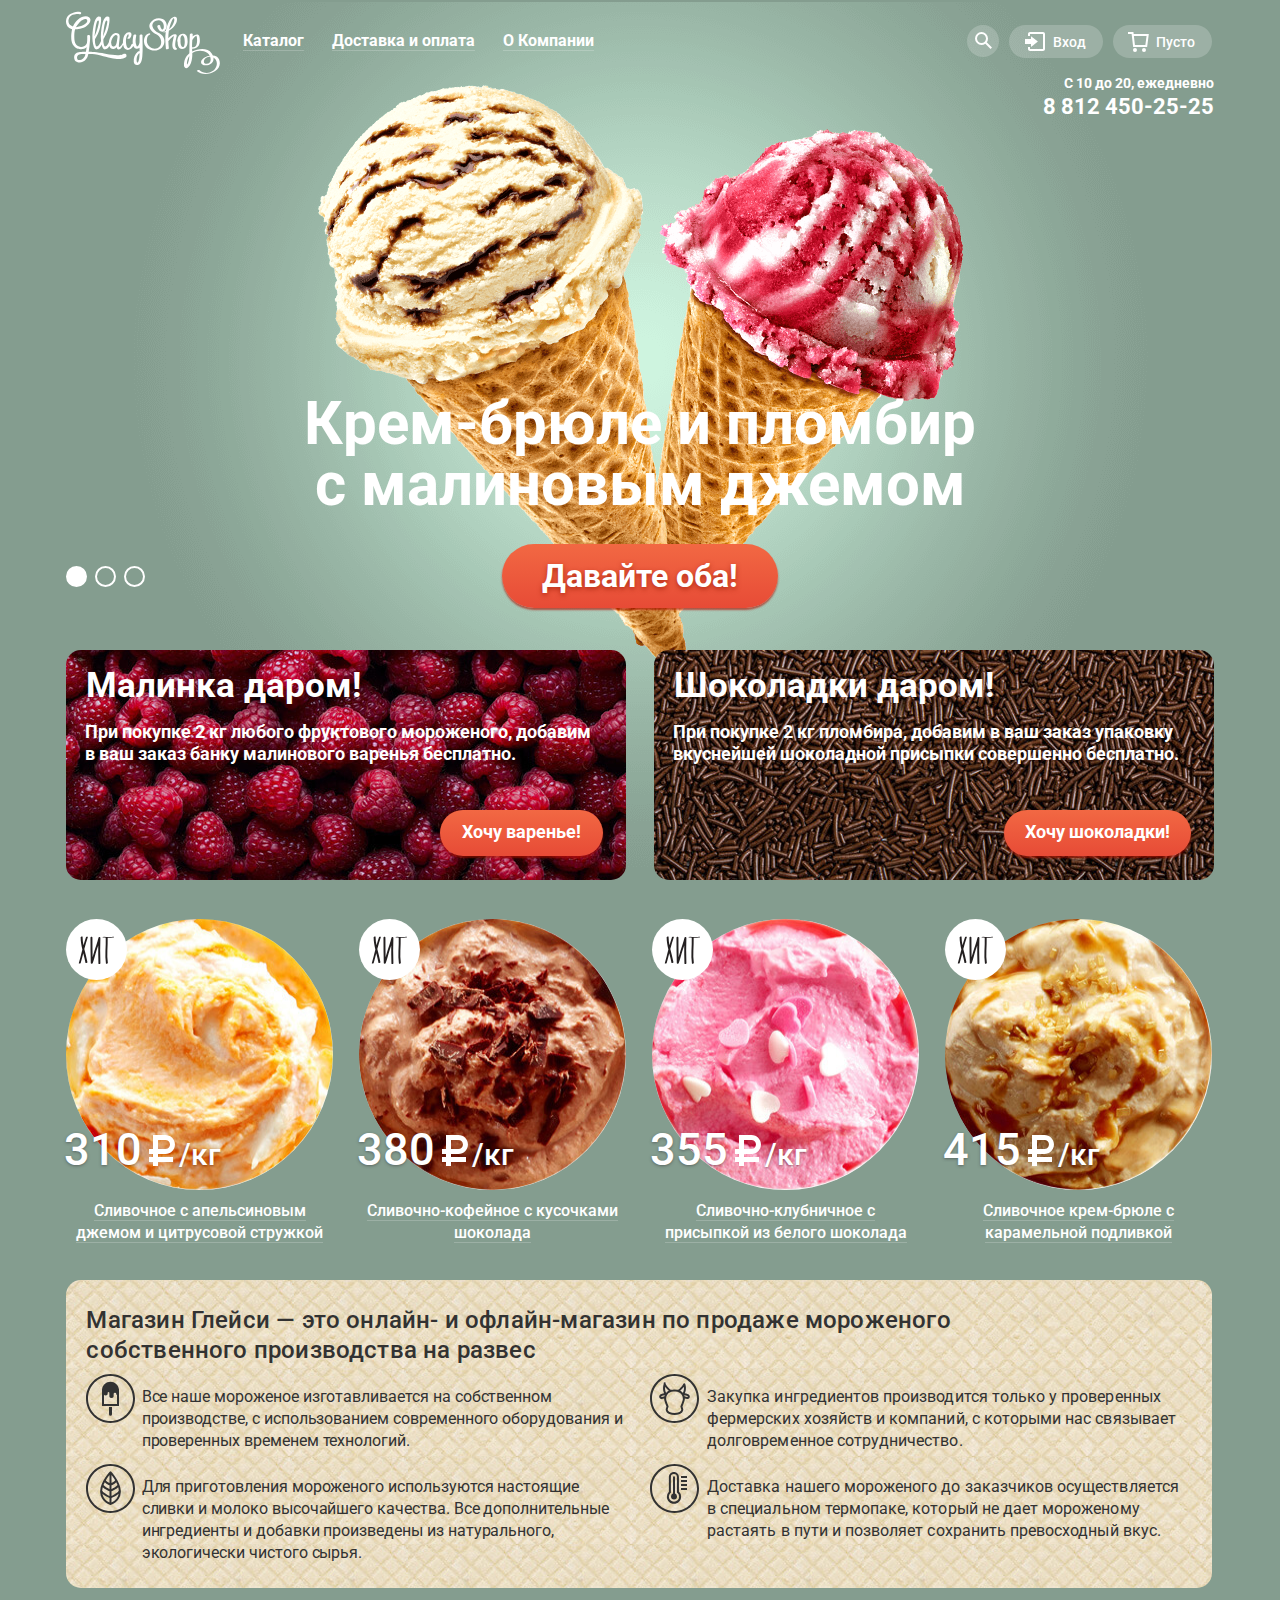
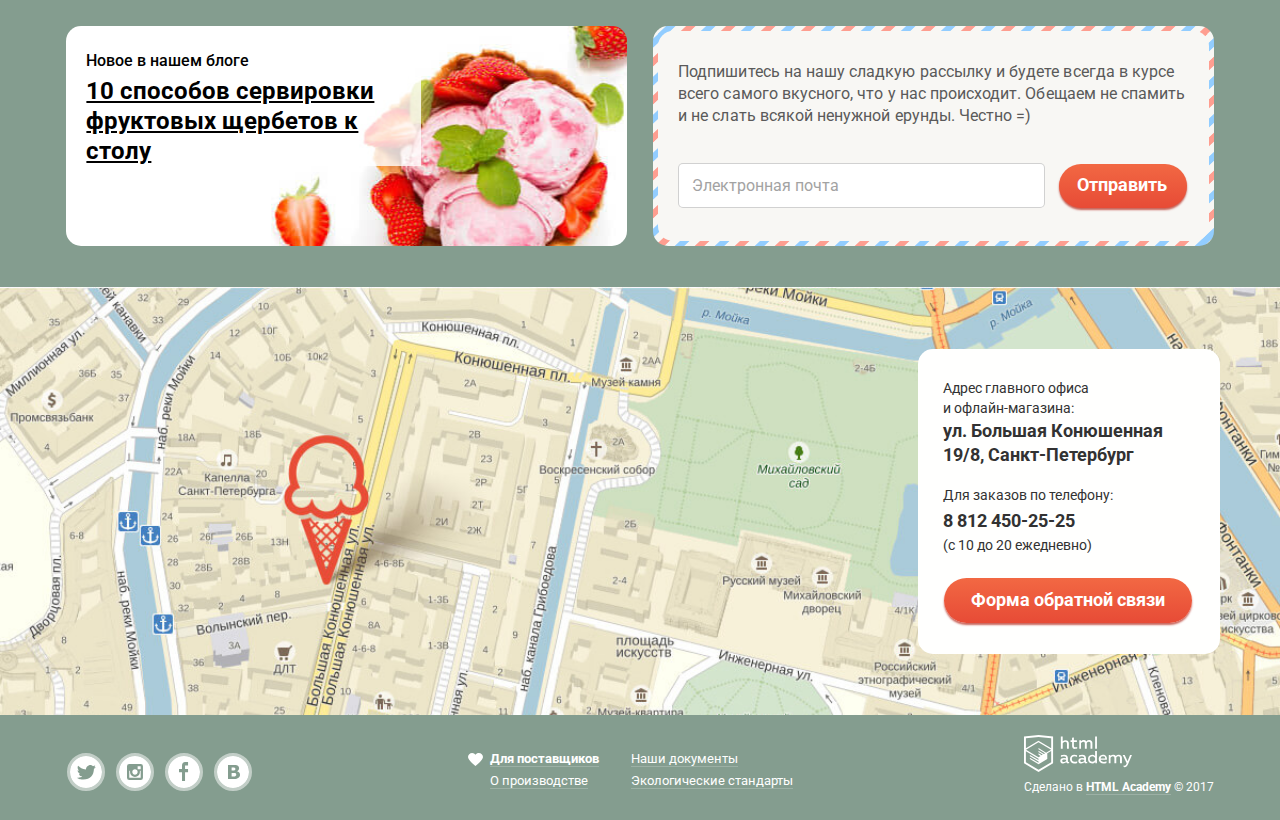
==== commit e4899909: "готовая резина на Глейси. ну почти готовая))" ====
--- a/index.html
+++ b/index.html
@@ -5,7 +5,7 @@
         <title>HTML Academy: Глейси</title>
         <link href="https://fonts.googleapis.com/css?family=Roboto:400,500,700&amp;subset=cyrillic" rel="stylesheet">
         <link href="css/normalize.css" rel="stylesheet">
-        <link href="css/main.min.css" rel="stylesheet">
+        <link href="css/main.css" rel="stylesheet">
         <meta name="format-detection" content="telephone=no">
     </head>
     <body>
@@ -134,21 +134,21 @@
                                 <span>Сливочное с апельсиновым джемом и цитрусовой стружкой</span>
                             </h3>
                             <p class="catalog-item-image hit">
-                                <img src="img/product1-1.jpg" width="267" height="267" alt="Сливочное с апельсиновым джемом и цитрусовой стружкой">
+                                <img src="img/product1-1.jpg" width="100%" height="100%" alt="Сливочное с апельсиновым джемом и цитрусовой стружкой">
                                 <span class="catalog-item-price">
                                 310<span class="catalog-item-weight"> /кг</span>
                                 </span>
                             </p>
                             <a href="catalog-item.html" class="button">
                             Быстрый просмотр
-                            </a>               
+                            </a>              
                         </li>
                         <li class="catalog-item">
                             <h3 class="catalog-item-title">
                                 <span>Сливочно-кофейное с кусочками шоколада</span>
                             </h3>
                             <p class="catalog-item-image hit">
-                                <img src="img/product1-2.jpg" width="267" height="267" alt="Сливочно-кофейное с кусочками шоколада">
+                                <img src="img/product1-2.jpg" width="100%" height="100%" alt="Сливочно-кофейное с кусочками шоколада">
                                 <span class="catalog-item-price">
                                 380<span class="catalog-item-weight"> /кг</span>
                                 </span>
@@ -162,7 +162,7 @@
                                 <span>Сливочно-клубничное с присыпкой из белого шоколада</span>
                             </h3>
                             <p class="catalog-item-image hit">
-                                <img src="img/product1-3.jpg" width="267" height="267" alt="Сливочно-клубничное с присыпкой из белого шоколада">
+                                <img src="img/product1-3.jpg" width="100%" height="100%" alt="Сливочно-клубничное с присыпкой из белого шоколада">
                                 <span class="catalog-item-price">
                                 355<span class="catalog-item-weight"> /кг</span>
                                 </span>
@@ -176,7 +176,7 @@
                                 <span>Сливочное крем-брюле с карамельной подливкой</span>
                             </h3>
                             <p class="catalog-item-image hit">
-                                <img src="img/product1-4.jpg" width="267" height="267" alt="Сливочное крем-брюле с карамельной подливкой">
+                                <img src="img/product1-4.jpg" width="100%" height="100%" alt="Сливочное крем-брюле с карамельной подливкой">
                                 <span class="catalog-item-price">
                                 415<span class="catalog-item-weight"> /кг</span>
                                 </span>
--- a/css/main.css
+++ b/css/main.css
@@ -0,0 +1,2887 @@
+body,
+html {
+  margin: 0;
+  padding: 0;
+}
+
+body {
+  font-family: "Roboto", "Arial", sans-serif;
+  color: #ffffff;
+  background-color: #849d8f;
+  width: 100%;
+}
+
+.site-wrapper {
+  margin: 0 auto;
+/*  padding: 0px 27px;*/
+/*  padding: 0px 2.2%;*/
+/*  max-width: 1146px;*/
+/*  min-width: 846px;*/
+  
+  /*Стили для резины*/
+  max-width: 1200px;
+  min-width: 900px;
+}
+
+.site-background {
+  background-color: #849d8f;
+  background-image: url("../img/slider-1.png");
+  background-position: center 2px;
+  background-repeat: no-repeat;
+  
+  -webkit-transition: background-image 0.5s ease, background-color 0.5s ease;
+  
+  -o-transition: background-image 0.5s ease, background-color 0.5s ease;
+  
+  transition: background-image 0.5s ease, background-color 0.5s ease;
+  
+  /*Стили для резины*/
+/*  margin: 0 auto;*/
+  min-width: 900px;
+}
+
+.site-background::before,
+.site-background::after {
+  content: "";
+
+  visibility: hidden;
+}
+
+.site-background::before {
+  background-image: url("../img/slider-2.png");
+}
+
+.site-background::after {
+  background-image: url("../img/slider-3.png");
+}
+
+/* постоянные стили для ссылок, списков, кнопок, инпутов и visually-hidden*/
+a {
+  font-weight: bold;
+  color: #ffffff;
+}
+
+.site-navigation,
+.site-menu,
+.user-navigation,
+.main-slides,
+.hits-list,
+.features-list,
+.social-list,
+.contacts-footer-content,
+.breadcrumbs-list,
+.catalog-list,
+.paginator-list {
+  list-style: none; 
+  padding: 0;
+  margin: 0;
+}
+
+.button {
+  display: inline-block;
+  vertical-align: middle;
+  text-align: center;
+  background-image: -webkit-gradient(linear, left top, left bottom, from(#f26843), to(#e74b36));
+  background-image: -webkit-linear-gradient(top, #f26843 0%, #e74b36 100%);
+  background-image: -o-linear-gradient(top, #f26843 0%, #e74b36 100%);
+  background-image: linear-gradient(to bottom, #f26843 0%, #e74b36 100%);
+  -webkit-box-shadow: 0px 2px 2px 0px rgba(172, 16, 0, 0.64);
+          box-shadow: 0px 2px 2px 0px rgba(172, 16, 0, 0.64);
+  border-radius: 25px;
+  border: none;
+  text-decoration: none;
+  padding: 10px 20px;
+  color: #ffffff;
+  font-weight: bold;
+  
+  cursor: pointer;
+}
+
+.button:hover {
+  -webkit-box-shadow: 0px 2px 2px 0px rgba(172, 16, 0, 1);
+          box-shadow: 0px 2px 2px 0px rgba(172, 16, 0, 1);
+  background: -webkit-gradient(linear, left top, left bottom, from(#f58669), to(#ec6f5e));
+  background: -webkit-linear-gradient(top, #f58669 0%, #ec6f5e 100%);
+  background: -o-linear-gradient(top, #f58669 0%, #ec6f5e 100%);
+  background: linear-gradient(to bottom, #f58669 0%, #ec6f5e 100%);
+}
+
+.button:active {
+  background: -webkit-gradient(linear, left top, left bottom, from(#c73f2c), to(#e1613e));
+  background: -webkit-linear-gradient(top, #c73f2c 0%, #e1613e 100%);
+  background: -o-linear-gradient(top, #c73f2c 0%, #e1613e 100%);
+  background: linear-gradient(to bottom, #c73f2c 0%, #e1613e 100%);
+  -webkit-box-shadow: inset 0 2px 2px rgba(172, 16, 0, 1);
+          box-shadow: inset 0 2px 2px rgba(172, 16, 0, 1);
+}
+
+.site-seacrh input[type="search"],
+.site-entry-background input[type="email"],
+input[type="password"],
+.form-send input[type="email"],
+.feedback input[type="text"],
+input[type="email"] {
+  height: 38px;
+  border-radius: 5px;
+  -webkit-box-sizing: border-box;
+          box-sizing: border-box;
+  border: 1px solid rgba(178, 178, 178, 0.6);
+  -webkit-box-shadow: none;
+          box-shadow: none;
+}
+
+.visually-hidden {
+  position: absolute;
+  width: 1px;
+  height: 1px;
+  border: 0;
+  padding: 0;
+  clip: rect(0 0 0 0);
+  overflow: hidden;
+}
+
+/*стили хедера гл.стр.*/
+.main-header {
+  display: -webkit-box;
+  display: -ms-flexbox;
+  display: flex;
+  -webkit-box-orient: vertical;
+  -webkit-box-direction: normal;
+      -ms-flex-direction: column;
+          flex-direction: column;
+  -webkit-box-pack: justify;
+      -ms-flex-pack: justify;
+          justify-content: space-between;
+  position: relative;
+/*  width: 97.4%;*/
+  
+  /*Стили для резины*/
+  width: 100%;
+}
+
+.main-navigation {
+  display: -webkit-box;
+  display: -ms-flexbox;
+  display: flex;
+  -webkit-box-orient: horizontal;
+  -webkit-box-direction: normal;
+      -ms-flex-direction: row;
+          flex-direction: row;
+  -webkit-box-align: center;
+      -ms-flex-align: center;
+          align-items: center;
+  
+  /*Стили для резины*/
+  width: 95.5%;
+  margin-left: 2.2%;
+  margin-right: 2.2%;
+}
+
+.main-header-logo {
+  display: inline-block;
+  vertical-align: top;
+  margin-top: 11px;
+  -ms-flex-item-align: center;
+      -ms-grid-row-align: center;
+      align-self: center;
+}
+
+.header-navigation-wrapper {
+  width: 100%;
+  display: -webkit-box;
+  display: -ms-flexbox;
+  display: flex;
+  -webkit-box-pack: justify;
+      -ms-flex-pack: justify;
+          justify-content: space-between;
+  margin-top: 3px;
+}
+
+.site-navigation {
+  display: -webkit-box;
+  display: -ms-flexbox;
+  display: flex;
+  -ms-flex-wrap: wrap;
+      flex-wrap: wrap;
+  -webkit-box-align: center;
+      -ms-flex-align: center;
+          align-items: center;
+  width: 100%;
+  margin-left: 10px;
+}
+
+.site-navigation-element {
+  margin-right: 1px;
+  padding: 7px 14px 7px 13px;
+  border-radius: 20px;
+}
+
+.site-navigation-link {
+  display: block;
+  vertical-align: middle;
+  text-decoration: none;
+  border-bottom: 1px solid rgba(255, 255, 255, 0.2);
+  font-size: 16px;
+  line-height: 18px;
+  font-weight: bold;
+}
+
+.site-navigation-element:hover {
+  background-color: #f7f6f3;
+}
+
+.site-navigation-element:active {
+  background-color: rgba(248, 247, 244, 0.988);
+  -webkit-box-shadow: inset 0px 2px 1px 0px rgba(105, 105, 105, 0.9);
+          box-shadow: inset 0px 2px 1px 0px rgba(105, 105, 105, 0.9);
+}
+
+.site-navigation-element:hover .site-navigation-link {
+  border-bottom: none;
+  color: #323232;
+}
+
+.site-navigation-element:first-child  {
+  position: relative;
+}
+
+.site-navigation-element:hover .site-menu-background {
+  display: block;
+}
+
+.site-menu-background {
+  display: none;
+  position: absolute;
+  background-color: transparent;
+  top: 23px;
+  left: -7px;
+  width: 143px;
+  height: 15px;
+}
+
+.site-menu {
+  position: absolute;
+  top: 14px;
+  left: -1px;
+  width: 143px;
+  min-height: 171px;
+  background-color: #f8f7f4;
+  border-radius: 5px;
+  -webkit-box-shadow: 0px 20px 20px 0px rgba(0, 0, 0, 0.4);
+          box-shadow: 0px 20px 20px 0px rgba(0, 0, 0, 0.4);
+  z-index: 50;
+} 
+
+.site-menu-element:hover:not(:first-child) { 
+  background-color: #fbded8; 
+}
+
+.site-menu-element:active:not(:first-child) { 
+  background-color: #f6b5a5; 
+}
+
+.site-menu a {
+  color: #323232;
+  text-decoration: none;
+  font-size: 14px;
+  line-height: 16px;
+  font-weight: normal;
+}
+
+.site-menu-element {
+  padding-left: 21px;
+  padding-right: 20px;
+  padding-bottom: 9px;
+  padding-top: 4px;
+}
+
+.site-menu-element:nth-of-type(1) a {
+  font-weight: bold;
+}
+
+.site-menu-element:nth-of-type(1) {
+  padding-left: 15px;
+  padding-right: 14px;
+  padding-top: 9px;
+  padding-bottom: 11px;
+  border-bottom: 1px solid rgba(50, 50, 50, 0.2);
+  margin-right: 9px;
+  margin-left: 6px;
+} 
+
+.site-menu-element:nth-of-type(2) {
+  padding-top: 8px;
+} 
+
+.user-navigation {
+  display: -webkit-box;
+  display: -ms-flexbox;
+  display: flex;
+  -webkit-box-pack: end;
+      -ms-flex-pack: end;
+          justify-content: flex-end;
+  -ms-flex-wrap: wrap;
+      flex-wrap: wrap;
+  -webkit-box-align: center;
+      -ms-flex-align: center;
+          align-items: center;
+  width: 70%;
+}
+
+.user-navigation li {
+  display: block;
+  vertical-align: middle;
+  text-align: center;
+  margin-left: 10px;
+  margin-bottom: 2px;
+  margin-top: 2px;
+  font-size: 14px;
+  line-height: 16px;
+  font-weight: 500;
+}
+
+.icon-search {
+  position: relative;
+  background-color: rgba(255, 255, 255, 0.2);
+  opacity: 1;
+  border-radius: 50%;
+  padding: 16px 16px 16px 16px;
+}
+
+.icon-search span {
+  display: inline-block;
+  vertical-align: middle;
+}
+
+.icon-search::before {
+  position: absolute;
+  content: "";
+  background-image: url("../img/svg-gllacy/loupe.svg");
+  background-repeat: no-repeat;
+  background-position: 0 0;
+  left: 8px;
+  top: 7px;
+  width: 22px;
+  height: 21px;
+}
+
+.icon-search:hover {
+  position: relative;
+  background-color: #f8f7f4; 
+}
+
+.icon-search:hover::before {
+  background-image: url("../img/svg-gllacy/loupe-active.svg");
+}
+
+.icon-login {
+  position: relative;
+  background-color: rgba(255, 255, 255, 0.2);
+  opacity: 1;
+  border-radius: 20px;
+  padding: 8px 17px 8px 16px;
+}
+
+.icon-login span {
+  position: relative;
+  display: inline-block;
+  vertical-align: middle;
+  padding-left: 28px;
+}
+
+.icon-login span::before {
+  position: absolute;
+  content: "";
+  background-image: url("../img/svg-gllacy/white-entrance.svg");
+  background-repeat: no-repeat;
+  background-position: 0 0;
+  left: 0px;
+  top: -2px;
+  width: 21px;
+  height: 20px;
+}
+
+.icon-login:hover {
+  position: relative;
+  background-color: #f8f7f4;
+  color: #323232;
+}
+
+.icon-login:hover span::before {
+  background-image: url("../img/svg-gllacy/entrance.svg");
+}
+
+.icon-basket-empty {
+  background-color: rgba(255, 255, 255, 0.2);
+  opacity: 1;
+  border-radius: 20px;
+  padding: 8px 17px 8px 16px;
+}
+
+.icon-basket-empty span {
+  position: relative;
+  display: inline-block;
+  vertical-align: middle;
+  padding-left: 27px;
+}
+
+.icon-basket-empty span::before {
+  position: absolute;
+  content: "";
+  background-image: url("../img/svg-gllacy/basket.svg");
+  background-repeat: no-repeat;
+  background-position: 0 0;
+  left: -1px;
+  top: -2px;
+  width: 22px;
+  height: 21px;
+}
+
+.icon-basket-empty:hover {
+  position: relative;
+  background-color: #f8f7f4;
+  color: #323232;
+}
+
+.icon-basket-empty:hover span::before {
+  background-image: url("../img/svg-gllacy/basket-active.svg");
+}
+
+.icon-search:hover .site-search-background {
+  display: block;
+}
+
+.site-search-background {
+  display: none;
+  position: absolute;
+  right: 0px;
+  top: 32px;
+  background-color: transparent;
+  width: 341px;
+  height: 5px;
+}
+
+.site-seacrh {
+  position: absolute;
+  right: 0px;
+  top: 4px;
+  width: 341px;
+  min-height: 84px;
+  border-radius: 6px;
+  background-color: #f8f7f4;
+  -webkit-box-shadow: 0px 20px 20px 0px rgba(0, 0, 0, 0.4);
+          box-shadow: 0px 20px 20px 0px rgba(0, 0, 0, 0.4);
+  z-index: 50;
+}
+
+.site-seacrh input[type="search"] {
+  width: 311px;
+  height: 44px;
+  margin: 20px 15px;
+  padding-left: 13px;
+  z-index: 100;
+  outline: none;
+}
+
+.site-seacrh input[type="search"]::-webkit-input-placeholder {
+  font-size: 14px;
+  line-height: 24px;
+  font-weight: normal;
+  text-align: left;
+  color: rgb(153, 153, 153);
+  opacity: 0.9;
+}
+
+.site-seacrh input[type="search"]:-ms-input-placeholder {
+  font-size: 14px;
+  line-height: 24px;
+  font-weight: normal;
+  text-align: left;
+  color: rgb(153, 153, 153);
+  opacity: 0.9;
+}
+
+.site-seacrh input[type="search"]::-ms-input-placeholder {
+  font-size: 14px;
+  line-height: 24px;
+  font-weight: normal;
+  text-align: left;
+  color: rgb(153, 153, 153);
+  opacity: 0.9;
+}
+
+.site-seacrh input[type="search"]::placeholder {
+  font-size: 14px;
+  line-height: 24px;
+  font-weight: normal;
+  text-align: left;
+  color: rgb(153, 153, 153);
+  opacity: 0.9;
+}
+
+.site-seacrh input[type="search"]:hover {
+  -webkit-box-shadow: inset 0 0 0 1px rgba(172, 172, 172, 0.5);
+          box-shadow: inset 0 0 0 1px rgba(172, 172, 172, 0.5);
+}
+
+.site-seacrh input[type="search"]:focus {
+  -webkit-box-shadow: inset 0px 0px 0 1px rgba(46, 136, 228, 0.52);
+          box-shadow: inset 0px 0px 0 1px rgba(46, 136, 228, 0.52);
+}
+
+.icon-login:hover .site-entry-background {
+  display: block;
+}
+
+.site-entry-background {
+  display: none;
+  position: absolute;
+  right: -1px;
+  top: 32px;
+  background-color: transparent;
+  width: 278px;
+  height: 5px;
+}
+
+.site-entry {
+  position: absolute;
+  right: 0px;
+  top: 4px;
+  width: 277px;
+  min-height: 214px;
+  border-radius: 6px;
+  background-color: #f8f7f4;
+  -webkit-box-shadow: 0px 20px 20px 0px rgba(0, 0, 0, 0.4);
+          box-shadow: 0px 20px 20px 0px rgba(0, 0, 0, 0.4);
+  z-index: 50;
+}
+
+.site-entry input[type="email"],
+input[type="password"] {
+  width: 241px;
+  height: 44px;
+  margin: 20px 20px 0px 19px;
+  padding-left: 14px;
+  z-index: 100;
+  outline: none;
+}
+
+.site-entry input[type="email"]::-webkit-input-placeholder,
+.site-entry input[type="password"]::-webkit-input-placeholder {
+  font-size: 14px;
+  line-height: 24px;
+  font-weight: normal;
+  text-align: left;
+  color: rgb(153, 153, 153);
+  opacity: 0.9;
+}
+
+.site-entry input[type="email"]:-ms-input-placeholder,
+.site-entry input[type="password"]:-ms-input-placeholder {
+  font-size: 14px;
+  line-height: 24px;
+  font-weight: normal;
+  text-align: left;
+  color: rgb(153, 153, 153);
+  opacity: 0.9;
+}
+
+.site-entry input[type="email"]::-ms-input-placeholder,
+.site-entry input[type="password"]::-ms-input-placeholder {
+  font-size: 14px;
+  line-height: 24px;
+  font-weight: normal;
+  text-align: left;
+  color: rgb(153, 153, 153);
+  opacity: 0.9;
+}
+
+.site-entry input[type="email"]::placeholder,
+.site-entry input[type="password"]::placeholder {
+  font-size: 14px;
+  line-height: 24px;
+  font-weight: normal;
+  text-align: left;
+  color: rgb(153, 153, 153);
+  opacity: 0.9;
+}
+
+.site-entry input[type="email"]:hover,
+input[type="password"]:hover {
+  -webkit-box-shadow: inset 0 0 0 1px rgba(172, 172, 172, 0.5);
+          box-shadow: inset 0 0 0 1px rgba(172, 172, 172, 0.5);
+}
+
+.site-entry input[type="email"]:focus,
+input[type="password"]:focus {
+  -webkit-box-shadow: inset 0px 0px 0 1px rgba(46, 136, 228, 0.52);
+          box-shadow: inset 0px 0px 0 1px rgba(46, 136, 228, 0.52);
+}
+
+.site-entry div {
+  display: -webkit-box;
+  display: -ms-flexbox;
+  display: flex;
+  -webkit-box-orient: horizontal;
+  -webkit-box-direction: normal;
+      -ms-flex-direction: row;
+          flex-direction: row;
+  -ms-flex-pack: distribute;
+      justify-content: space-around;
+  -webkit-box-align: center;
+      -ms-flex-align: center;
+          align-items: center;
+  -ms-flex-preferred-size: 245px;
+      flex-basis: 245px;
+  -ms-flex-wrap: wrap;
+      flex-wrap: wrap;
+  z-index: 100;
+}
+
+.site-entry p {        
+  display: -webkit-box;        
+  display: -ms-flexbox;        
+  display: flex;
+  -webkit-box-orient: vertical;
+  -webkit-box-direction: normal;
+      -ms-flex-direction: column;
+          flex-direction: column;
+  -webkit-box-pack: center;
+      -ms-flex-pack: center;
+          justify-content: center;
+  -webkit-box-align: start;
+      -ms-flex-align: start;
+          align-items: flex-start;
+  margin: 17px 9px 0px 0px;
+}
+
+.site-entry .button {
+  font-size: 18px;
+  line-height: 24px;
+  padding: 11px 25px 9px 25px;
+  margin: 20px 0px 1px 9px; 
+  border-radius: 20px;
+}
+
+.site-entry a {
+  color: #323232;
+  font-size: 13px;
+  line-height: 13px;
+  font-weight: normal;
+  text-decoration: none;
+  border-bottom: 1px solid rgba(50, 50, 50, 0.3);
+  margin-top: 4px;
+  margin-bottom: 3px;
+  
+}
+
+.site-entry a:hover,
+.site-entry a:active {
+  color: #e84d37;
+  border-bottom: 1px solid rgba(232, 77, 55, 0.3);
+}
+
+.phone {
+  position: absolute;
+  text-align: right;
+  width: 190px;
+  top: 75px;
+  right: 2.2%;
+  font-size: 14px;
+  line-height: 16px;
+  font-weight: bold; 
+  margin-top: 0px;
+  margin-bottom: 0px;
+  margin-right: 0px;
+}
+
+.phone a {
+  display: inline-block;
+  vertical-align: middle;
+  text-align: left;
+  font-size: 22px;
+  line-height: 24px;
+  text-decoration: none;
+  margin-top: 4px;
+  margin-right: 0px;
+}
+
+/*стили основной части гл.стр.*/
+
+.container {
+  display: -webkit-box;
+  display: -ms-flexbox;
+  display: flex;
+  -webkit-box-orient: vertical;
+  -webkit-box-direction: normal;
+      -ms-flex-direction: column;
+          flex-direction: column;
+  -webkit-box-pack: justify;
+      -ms-flex-pack: justify;
+          justify-content: space-between;
+}
+
+.slider {
+  position: relative;
+  padding-top: 275px;
+  text-align: center;
+  margin-bottom: 42px;
+}
+
+.icecream-slide {
+  display: none;
+}
+
+.main-slides h3 {
+  font-weight: bold;
+  font-size: 60px;
+  line-height: 60.35px;
+  width: 700px;
+  margin: 40px auto 0;
+}
+
+.main-slides a {   
+  font-size: 32px;
+  line-height: 44px;
+  padding: 10px 40px;
+  margin-top: 29px;
+  text-shadow: 0px 2px 5px rgba(160, 32, 11, 0.76);
+  border-radius: 50px;
+  outline: none;
+}
+
+.main-slides a:focus {
+  -webkit-box-shadow: 0px 0px 0 2px rgba(46, 136, 228, 0.3);
+          box-shadow: 0px 0px 0 2px rgba(46, 136, 228, 0.3);
+}
+
+.slider-controls label::before {
+  content: "";
+  display: inline-block;
+  width: 17px;
+  height: 17px;
+  margin-right: 8px;
+  vertical-align: middle;
+  background-color: transparent;
+  border: 2px solid #ffffff;
+  border-radius: 50%;
+  cursor: pointer;
+}
+
+.slider-controls {
+  position: absolute;
+  bottom: 21px;
+  left: 0;
+  z-index: 20;
+  font-size: 0;
+  margin-left: 2.2%;
+}
+
+.slider-controls label:hover::before {
+  background-color: rgba(248, 247, 244, 0.4);
+}
+
+#product-1:checked ~ .site-background #slide1, 
+#product-2:checked ~ .site-background #slide2,
+#product-3:checked ~ .site-background #slide3 {
+  display: block;
+}
+
+#product-1:checked ~ .site-background label[for="product-1"]::before,
+#product-2:checked ~ .site-background label[for="product-2"]::before,
+#product-3:checked ~ .site-background label[for="product-3"]::before {
+  background-color: #ffffff;
+}
+
+#product-1:checked ~ .site-background {
+  background-color: #849d8f;
+  background-image: url("../img/slider-1.png");
+}
+
+#product-2:checked ~ .site-background {
+  background-color: #8996a6;
+  background-image: url("../img/slider-2.png");
+}
+
+#product-3:checked ~ .site-background {
+  background-color: #9d8b84;
+  background-image: url("../img/slider-3.png");
+}
+
+.columns {
+  display: -webkit-box;
+  display: -ms-flexbox;
+  display: flex;
+  -webkit-box-orient: horizontal;
+  -webkit-box-direction: normal;
+      -ms-flex-direction: row;
+          flex-direction: row;
+  -webkit-box-pack: justify;
+      -ms-flex-pack: justify;
+          justify-content: space-between;
+  margin-bottom: 23px;
+}
+
+.columns .first-column {
+  display: -webkit-box;
+  display: -ms-flexbox;
+  display: flex;
+  -webkit-box-orient: vertical;
+  -webkit-box-direction: normal;
+      -ms-flex-direction: column;
+          flex-direction: column;
+  -webkit-box-pack: start;
+      -ms-flex-pack: start;
+          justify-content: flex-start;
+  -webkit-box-align: start;
+      -ms-flex-align: start;
+          align-items: flex-start;
+  max-width: 560px;
+  min-width: 420px;
+  min-height: 230px;
+  background-color: #b13956;
+  background-image: url("../img/raspberries-background.jpg");
+  background-position: -50px -94px;  
+  background-repeat: no-repeat;
+  border-radius: 15px;
+  margin-right: 1.1%;
+  
+  /*Стили для резины*/
+  margin-left: 2.2%;
+}
+
+_:-ms-fullscreen, :root .columns p {
+  width: 94%;
+}
+
+.columns .second-column {
+  display: -webkit-box;
+  display: -ms-flexbox;
+  display: flex;
+  -webkit-box-orient: vertical;
+  -webkit-box-direction: normal;
+      -ms-flex-direction: column;
+          flex-direction: column;
+  -webkit-box-pack: start;
+      -ms-flex-pack: start;
+          justify-content: flex-start;
+  -webkit-box-align: start;
+      -ms-flex-align: start;
+          align-items: flex-start;
+  max-width: 560px;
+  min-width: 420px;
+  min-height: 230px;
+  background-color: #532d1c;
+  background-image: url("../img/chocolate-background.jpg");
+  background-position: -218px -104px;
+  background-repeat: no-repeat;
+  border-radius: 15px; 
+  margin-left: 1.1%;
+  
+  /*Стили для резины*/
+  margin-right: 2.2%;
+}
+
+.columns h2 {
+  font-size: 35px;
+  line-height: 41px;
+  font-weight: bold;
+  margin-top: 15px;
+  margin-left: 20px;
+  margin-bottom: 0px;
+}
+
+.columns p {
+  font-size: 18px;
+  line-height: 22px;
+  font-weight: bold;
+  margin-top: 15px;
+  margin-left: 19px;
+  margin-right: 25px;
+}
+
+.columns a {
+  font-size: 18px;
+  line-height: 24px;
+}
+
+.first-column a {
+  float: right;
+  padding-left: 22px;
+  padding-right: 22px;
+  padding-bottom: 12px;
+  padding-top: 10px;
+  margin-right: 23px;
+  margin-bottom: 24px;
+  margin-top: auto;
+  margin-left: auto;
+  outline: none;
+}
+
+.second-column a {
+  float: right;
+  padding-left: 21px;
+  padding-right: 21px;
+  padding-bottom: 12px;
+  padding-top: 10px;
+  margin-right: 23px;
+  margin-bottom: 24px;
+  margin-top: auto;
+  margin-left: auto;
+  outline: none;
+}
+
+.first-column a:focus,
+.second-column a:focus {
+  -webkit-box-shadow: 0px 0px 0 2px rgba(46, 136, 228, 0.3);
+          box-shadow: 0px 0px 0 2px rgba(46, 136, 228, 0.3);
+}
+
+.catalog {
+  min-width: 860px;
+  max-width: 1146px;
+  display: -webkit-box;
+  display: -ms-flexbox;
+  display: flex;
+  -webkit-box-orient: vertical;
+  -webkit-box-direction: normal;
+      -ms-flex-direction: column;
+          flex-direction: column;
+  -webkit-box-pack: justify;
+      -ms-flex-pack: justify;
+          justify-content: space-between;
+  margin-bottom: 16px;
+  
+  /*Стили для резины*/
+  margin-left: 2.2%;
+  margin-right: 2.2%;
+}
+
+.catalog-list {
+  display: -webkit-box;
+  display: -ms-flexbox;
+  display: flex;
+  -ms-flex-wrap: wrap;
+      flex-wrap: wrap;
+  -webkit-box-orient: horizontal;
+  -webkit-box-direction: normal;
+      -ms-flex-direction: row;
+          flex-direction: row;
+  -webkit-box-pack: justify;
+      -ms-flex-pack: justify;
+          justify-content: space-between;
+}
+
+.catalog-item {
+  display: -webkit-box;
+  display: -ms-flexbox;
+  display: flex;
+  position: relative;
+  -webkit-box-orient: vertical;
+  -webkit-box-direction: normal;
+      -ms-flex-direction: column;
+          flex-direction: column;
+  -webkit-box-pack: start;
+      -ms-flex-pack: start;
+          justify-content: flex-start;
+  width: 23.29%;
+  margin-bottom: 12px;
+}
+
+.catalog-item::before {
+  display: none;
+  content: "";
+  position: absolute;
+  top: 2.8%;
+  left: -4.6%;
+  border-radius: 5px;
+  background-color: rgba(255, 255, 255, 0.4);
+  opacity: 0.4;
+  width: 109.7%;
+  height: 100%;
+  padding-bottom: 55px;
+  -webkit-box-shadow: 0px 20px 20px 0px rgba(0, 0, 0, 0.4);
+          box-shadow: 0px 20px 20px 0px rgba(0, 0, 0, 0.4);
+  z-index: 100;
+}
+
+.catalog-item:hover::before {
+  display: block;
+}
+
+.catalog-item-title {  
+  font-size: 16px;
+  line-height: 22px;
+  font-weight: 500;
+  text-align: center;
+  margin: 10px 5.5px 8px 5.5px;
+  -webkit-box-ordinal-group: 2;
+      -ms-flex-order: 1;
+          order: 1;
+}
+
+.catalog-item-title span {
+  border-bottom: 1px solid rgba(255, 255, 255, 0.2);
+}
+
+.catalog-list img {
+  border-radius: 50%;
+}
+
+/*В IE не уменьшается высота на резине*/
+_:-ms-fullscreen, :root .catalog-list img {
+  min-height: 200px;
+  width: 100%;
+}
+
+.catalog-item-image {
+  position: relative;
+  margin-bottom: 0px;
+  z-index: 50;
+}
+
+.hit::before {
+  position: absolute;
+  content: "";
+  background-image: url("../img/svg-gllacy/hit.svg");
+  background-repeat: no-repeat;
+  background-position: 0 0;
+  top: 0;
+  left: 0;
+  width: 65px;
+  height: 65px;
+}
+
+.catalog-item-image .catalog-item-price  {
+  position: absolute;
+  min-width: 280px;
+  bottom: 13px;
+  left: -1%;
+  font-size: 45px;
+  line-height: 45px;
+  font-weight: 500;
+  text-shadow: 0px 1px 3px rgba(49, 50, 53, 0.5);
+  margin-right: 0px;
+}
+
+.catalog-item-image .catalog-item-weight {
+  background-image: url("../img/svg-gllacy/ruble.svg");
+  background-repeat: no-repeat;
+  background-position: 5px 1px;
+  display: inline-block;
+  width: 50px;
+  font-size: 30px;
+  line-height: 45px;
+  font-weight: 500; 
+  text-shadow: 0px 1px 3px rgba(49, 50, 53, 0.5);
+  padding-left: 37px;
+  margin-left: 0;
+}
+
+.catalog-item:hover .button  {
+  display: block;
+  margin-top: auto;
+  margin-bottom: -45px;
+  z-index: 100;
+}
+
+.catalog-list .button {
+  display: none;
+  font-size: 18px;
+  line-height: 24px;
+  margin-top: 10px;
+  padding: 8px 7% 13px 7%;
+  -ms-flex-item-align: center;
+      -ms-grid-row-align: center;
+      align-self: center;
+  -webkit-box-ordinal-group: 3;
+      -ms-flex-order: 2;
+          order: 2;
+  z-index: 50;
+  -webkit-box-shadow: 0px 1px 2px 0px rgba(172, 16, 0, 0.004);
+          box-shadow: 0px 1px 2px 0px rgba(172, 16, 0, 0.004);
+}
+
+.features {
+  display: -webkit-box;
+  display: -ms-flexbox;
+  display: flex;
+  -webkit-box-orient: vertical;
+  -webkit-box-direction: normal;
+      -ms-flex-direction: column;
+          flex-direction: column;
+  -webkit-box-pack: center;
+      -ms-flex-pack: center;
+          justify-content: center;
+  -ms-flex-wrap: wrap;
+      flex-wrap: wrap;
+  min-width: 860px;
+  max-width: 1146px;
+  min-height: 308px; 
+  background-color: #ebe0c8;
+  background-image: url("../img/wafer.jpg");
+  border-radius: 15px;
+  color: #323232;
+  margin-bottom: 38px;
+  padding-top: 0%;
+  margin-top: 0;
+  
+  /*Стили для резины*/
+  margin-left: 2.2%;
+  margin-right: 2.2%;
+}
+
+.features-list {  
+  display: -webkit-box;  
+  display: -ms-flexbox;  
+  display: flex;
+  -webkit-box-orient: horizontal;
+  -webkit-box-direction: normal;
+      -ms-flex-direction: row;
+          flex-direction: row;
+  -webkit-box-pack: start;
+      -ms-flex-pack: start;
+          justify-content: flex-start;
+  -ms-flex-line-pack: start;
+      align-content: flex-start;
+  min-height: 192px;
+  -ms-flex-wrap: wrap;
+      flex-wrap: wrap;
+  padding: 0;
+  margin-left: 0px;
+  margin-right: 15px;
+}
+
+.features-element {
+  -ms-flex-line-pack: justify; 
+      align-content: space-between;
+  display: inline-block;
+  -webkit-box-sizing: border-box;
+          box-sizing: border-box;
+  position: relative; 
+  width: 50%;
+  padding: 0 0px 0px 47.2px;
+  margin: 0px 0px 24px 0px;
+}
+
+.features h2 {
+  -ms-flex-item-align: start;
+      align-self: flex-start;
+  width: 90%;
+  text-align: left;
+  font-size: 24px;
+  line-height: 30px;
+  font-weight: 500;
+  letter-spacing: 0.185px;
+  padding: 24px 0px 21px 20px;
+  margin: 0px;
+}
+
+.features-list p {
+  text-align: left;
+  font-size: 16px;
+  line-height: 22px;
+  font-weight: normal;
+  margin: 0px 6px 0 28px;
+  letter-spacing: 0.05px;
+}
+
+.features-element:nth-of-type(odd)  p:nth-child(odd) {
+  letter-spacing: -0.05px;
+}
+
+.icon-icecream::before {
+  position: absolute;
+  content: "";
+  background-image: url("../img/svg-gllacy/ice-cream.svg");
+  background-repeat: no-repeat;
+  background-position: 0 0;
+  top: -12px;
+  left: 20px;
+  width: 50px;
+  height: 50px;
+}
+
+.icon-cow::before {
+  position: absolute;
+  content: "";
+  background-image: url("../img/svg-gllacy/cow.svg");
+  background-repeat: no-repeat;
+  background-position: 0 0;
+  top: -12px;
+  left: 18px;
+  width: 50px;
+  height: 50px;
+}
+
+.icon-leaf::before {
+  position: absolute;
+  content: "";
+  background-image: url("../img/svg-gllacy/eco.svg");
+  background-repeat: no-repeat;
+  background-position: 0 0;
+  top: -12px;
+  left: 20px;
+  width: 50px;
+  height: 50px;
+}
+
+.icon-thermometer::before {
+  position: absolute;
+  content: "";
+  background-image: url("../img/svg-gllacy/thermometer.svg");
+  background-repeat: no-repeat;
+  background-position: 0 0;
+  top: -12px;
+  left: 18px;
+  width: 50px;
+  height: 50px;
+}
+
+.news {
+  width: 100%;
+  min-width: 420px;
+  min-height: 220px; 
+  background-color: #ffffff;
+  background-image: url("../img/strawberry-background.jpg");
+  background-repeat: no-repeat;
+  background-position: -51px -86px;
+  border-radius: 15px;
+  margin-right: 1.1%;
+  
+  /*Стили для резины*/
+  margin-left: 2.2%;
+}
+
+.news h2 {
+  color: black;
+  font-size: 16px;
+  line-height: 22px;
+  font-weight: 500;
+  margin-top: 24px;
+  margin-left: 20px;
+  margin-bottom: 0;
+  padding-bottom: 0;
+}
+
+.news a {
+  display: inline-block;
+  vertical-align: middle;
+  background-color: rgba(255, 255, 255, 0.8);
+  color: black;
+  width: 335px;
+  font-size: 24px;
+  line-height: 30px;
+  font-weight: bold;
+  margin-top: 4px;
+  margin-left: 20px;
+}
+
+.news a:hover,
+.news a:active {
+  color: #e84d37;
+  -webkit-text-decoration: underline rgba(232, 77, 55, 0.3);
+          text-decoration: underline rgba(232, 77, 55, 0.3);
+}
+
+.form-send {
+  width: 100%;
+  min-width: 420px;
+  min-height: 220px;
+  background-color: #f8f7f4;
+  background-image: url("../img/formsend-gradient.png");
+  background-position: -4px 8px;
+  border-radius: 15px;
+  padding: 0px;
+  margin-left: 1.1%;
+  
+  /*Стили для резины*/
+  margin-right: 2.2%;
+}
+
+.form-send-background {
+  display: -webkit-box;
+  display: -ms-flexbox;
+  display: flex;
+  -webkit-box-orient: vertical;
+  -webkit-box-direction: normal;
+      -ms-flex-direction: column;
+          flex-direction: column;
+  -webkit-box-pack: justify;
+      -ms-flex-pack: justify;
+          justify-content: space-between;
+  width: 98.21%;
+  min-height: 210px;
+  background-color: #f8f7f4;
+  background-repeat: no-repeat;
+  background-position: 50% 50%;
+  border-radius: 15px;
+  margin: 5px;
+}
+
+.form-send-background p {
+  font-size: 16px;
+  line-height: 22px;
+  font-weight: normal;
+  color: #5a5a5a;
+  margin: 0px;
+  padding-top: 30px;
+  padding-left: 20px;
+  padding-right: 20px;
+  letter-spacing: 0.05px;
+}
+
+.send button {
+  font-size: 18px;
+  line-height: 24px;
+  margin-left: 12px;
+  margin-right: 22px;
+  padding-right: 20px;
+  padding-left: 18px;
+  padding-top: 9px;
+  padding-bottom: 11px; 
+  outline: none;
+}
+
+.send button:focus {
+  -webkit-box-shadow: 0px 0px 0 2px rgba(46, 136, 228, 0.3);
+          box-shadow: 0px 0px 0 2px rgba(46, 136, 228, 0.3);
+}
+
+.send {
+  display: -webkit-box;
+  display: -ms-flexbox;
+  display: flex;
+  -webkit-box-orient: horizontal;
+  -webkit-box-direction: normal;
+      -ms-flex-direction: row;
+          flex-direction: row;
+  -webkit-box-pack: justify;
+      -ms-flex-pack: justify;
+          justify-content: space-between;
+  -webkit-box-align: center;
+      -ms-flex-align: center;
+          align-items: center;
+  width: 100%;
+  margin-bottom: 33px;
+  margin-top: 10px;
+}
+
+.send input[type="email"] {
+  width: 66.7%;
+  height: 45px;
+  padding-left: 13px;
+  margin: 0;
+  margin-left: 20px;
+  outline: none;
+} 
+
+.send input[type="email"]::-webkit-input-placeholder {
+  font-size: 16px;
+  line-height: 24px;
+  font-weight: normal;
+  text-align: left;
+  color: rgb(153, 153, 153);
+  opacity: 0.9;
+} 
+
+.send input[type="email"]:-ms-input-placeholder {
+  font-size: 16px;
+  line-height: 24px;
+  font-weight: normal;
+  text-align: left;
+  color: rgb(153, 153, 153);
+  opacity: 0.9;
+} 
+
+.send input[type="email"]::-ms-input-placeholder {
+  font-size: 16px;
+  line-height: 24px;
+  font-weight: normal;
+  text-align: left;
+  color: rgb(153, 153, 153);
+  opacity: 0.9;
+} 
+
+.send input[type="email"]::placeholder {
+  font-size: 16px;
+  line-height: 24px;
+  font-weight: normal;
+  text-align: left;
+  color: rgb(153, 153, 153);
+  opacity: 0.9;
+}
+
+.send input[type="email"]:hover {
+  -webkit-box-shadow: inset 0 0 0 1px rgba(172, 172, 172, 0.5);
+          box-shadow: inset 0 0 0 1px rgba(172, 172, 172, 0.5);
+}
+
+.send input[type="email"]:focus {
+  -webkit-box-shadow: inset 0px 0px 0 1px rgba(46, 136, 228, 0.52);
+          box-shadow: inset 0px 0px 0 1px rgba(46, 136, 228, 0.52);
+}
+
+.map {
+  position: relative;
+  top: 0px;
+  left: 0;
+  width: 100%;
+  min-width: 900px;
+  min-height: 428px;
+  border: 0;
+  background-image: url("../img/map.jpg");
+  background-position: 50% 0;
+  background-size: cover;
+  background-repeat: no-repeat; 
+  margin-top: 18px;
+  margin-bottom: 3px;
+}
+
+.google-map {
+  margin-bottom: -5px;
+  width: 100%;
+  min-width: 900px;
+  min-height: 428px;
+  border: 0;
+}
+
+.map .site-wrapper {
+  display: -webkit-box;
+  display: -ms-flexbox;
+  display: flex;
+  -webkit-box-orient: horizontal;
+  -webkit-box-direction: normal;
+      -ms-flex-direction: row;
+          flex-direction: row;
+  -webkit-box-pack: end;
+      -ms-flex-pack: end;
+          justify-content: flex-end;
+  -webkit-box-align: center;
+      -ms-flex-align: center;
+          align-items: center;
+  
+  /*Стили для резины*/
+  min-width: 846px;
+  padding-right: 3.2%;
+}
+
+.map-content {
+  position: absolute;
+  top: 62px;
+  padding: 0px;
+  width: 302px;
+  min-height: 305px;
+  background-color: #fffffe;
+  border-radius: 15px;
+  
+  /*Стили для резины*/
+/*  margin-right: 2.2%;*/
+}
+
+_:-ms-fullscreen, :root .map-content {
+  position: relative;
+  top: 62px;
+  left: 0px;
+}
+
+_:-ms-fullscreen, :root .google-map {
+  position: absolute;
+}
+
+.map-content p {
+  display: inline-block;
+  text-align: left;
+  font-size: 14px;
+  line-height: 20px;
+  font-weight: normal;
+  color: #323232;
+  margin: 29px 0px 1px 25px;
+}
+
+.map-content span {
+  display: inline-block;
+  font-size: 18px;
+  line-height: 24px;
+  font-weight: bold;
+  color: #323232;
+  margin: 0px 40px 0px 25px;
+}
+
+.map-content p:nth-of-type(2) {
+  margin: 18px 80px 0px 25px;
+}
+
+.map-content a {
+  display: inline-block;
+  font-size: 18px;
+  line-height: 24px;
+  font-weight: bold;
+  color: #323232;
+  text-decoration: none;
+  margin: 4px 0px 0px 25px;
+}
+
+.map-content p:nth-of-type(3) {
+  margin: 2px 80px 0px 25px;
+}
+
+.map-content .button {
+  font-size: 18px;
+  line-height: 24px;
+  color: #ffffff;
+  margin: 23px 0px 0px 26px;
+  padding: 10px 27px 11px;
+  outline: none;
+}
+
+.map-content .button:focus {
+  -webkit-box-shadow: 0px 0px 0 2px rgba(46, 136, 228, 0.3);
+          box-shadow: 0px 0px 0 2px rgba(46, 136, 228, 0.3);
+}
+
+/*стили футера гл.стр.*/
+.main-footer {
+  display: -webkit-box;
+  display: -ms-flexbox;
+  display: flex;
+  -webkit-box-orient: horizontal;
+  -webkit-box-direction: normal;
+      -ms-flex-direction: row;
+          flex-direction: row;
+  -webkit-box-pack: justify;
+      -ms-flex-pack: justify;
+          justify-content: space-between;
+  -webkit-box-align: center;
+      -ms-flex-align: center;
+          align-items: center;
+  padding-bottom: 24px;
+  width: 100%;
+} 
+
+.social-list {
+  display: -webkit-box;
+  display: -ms-flexbox;
+  display: flex;
+  -webkit-box-orient: horizontal;
+  -webkit-box-direction: normal;
+      -ms-flex-direction: row;
+          flex-direction: row;
+          -webkit-box-pack: start;
+              -ms-flex-pack: start;
+                  justify-content: flex-start;
+  -ms-flex-wrap: wrap;
+      flex-wrap: wrap;
+  width: 250px;
+  margin-top: 29px;
+  
+  /*Стили для резины*/
+  margin-left: 2.2%;
+}
+
+.social-list li  {
+  width: 32px;
+  height: 32px;
+  border: 3px solid rgba(255, 255, 255, 0.502);
+  border-radius: 50%;
+  margin: 2px 10px 2px 1px;
+  padding: 0;
+}
+
+.social-element a {
+  display: inline-block;
+}
+
+.social-element:hover {
+  border: 3px solid rgba(255, 255, 255, 0.702);
+}
+
+.social-element:active a {
+  border-radius: 50%;
+  -webkit-box-shadow: inset 0px 2px 1px 0px rgba(136, 136, 136, 0.8);
+          box-shadow: inset 0px 2px 1px 0px rgba(136, 136, 136, 0.8);
+}
+
+.social-element:focus {
+  border-radius: 50%;
+  -webkit-box-shadow: 0px 0px 0 2px rgba(46, 136, 228, 0.3);
+          box-shadow: 0px 0px 0 2px rgba(46, 136, 228, 0.3);
+}
+
+.social-list .social-button-tw {
+  width: 32px;
+  height: 32px;
+  background-image: url("../img/svg-gllacy/twitter.svg");
+}
+
+.social-list .social-button-inst {
+  width: 32px;
+  height: 32px;
+  background-image: url("../img/svg-gllacy/instagram.svg");
+}
+
+.social-list .social-button-fb {
+  width: 32px;
+  height: 32px;
+  background-image: url("../img/svg-gllacy/fb.svg");
+}
+
+.social-list .social-button-vk {
+  width: 32px;
+  height: 32px;
+  background-image: url("../img/svg-gllacy/vk.svg");
+}
+
+.contacts-footer {
+  display: -webkit-box;
+  display: -ms-flexbox;
+  display: flex;
+  -webkit-box-orient: vertical;
+  -webkit-box-direction: normal;
+      -ms-flex-direction: column;
+          flex-direction: column;
+  -webkit-box-pack: center;
+      -ms-flex-pack: center;
+          justify-content: center;
+  -ms-flex-line-pack: start;
+      align-content: flex-start;
+  width: 418px;
+  margin-right: 0px;
+  margin-top: 26px;
+  padding: 0;
+}
+
+.contacts-footer-content {
+  text-align: left;
+  display: -webkit-box;
+  display: -ms-flexbox;
+  display: flex;
+  -webkit-box-orient: horizontal;
+  -webkit-box-direction: normal;
+      -ms-flex-direction: row;
+          flex-direction: row;
+          -webkit-box-pack: start;
+              -ms-flex-pack: start;
+                  justify-content: flex-start;
+  -ms-flex-line-pack: center;
+      align-content: center;
+  -ms-flex-wrap: wrap;
+      flex-wrap: wrap;
+  min-height: 40px;
+  padding: 0 0px 0 0px;
+  margin: 0;
+}
+
+.contacts-link {
+  min-width: 170px;
+  padding: 0 0px 0px 0px;
+  margin: 0;
+}
+
+.contacts-link a:hover,
+.contacts-link a:active {
+  color: #ffbc9e;
+  border-bottom: 1px solid #ffbc9e;
+}
+
+.contacts-link a {
+  font-size: 13px;
+  line-height: 22px;
+  font-weight: normal;
+  text-decoration: none;
+  border-bottom: 1px solid rgba(255, 255, 255, 0.2);
+  padding: 0 0px 0 0px;
+  margin: 0;
+}
+
+.contacts-link:nth-child(odd) a {
+  margin: 0 0px 0 29px;
+}
+
+.icon-heart a {
+  font-weight: bold;
+}
+
+.icon-heart {
+  position: relative;
+}
+
+.icon-heart a::before {
+  position: absolute;
+  content: "";
+  top: 5px;
+  left: 7px;
+  background-image: url("../img/svg-gllacy/heart.svg");
+  background-position: 0 0;
+  background-repeat: no-repeat;
+  width: 15px;
+  height: 15px;
+}
+
+.footer-copyright {
+  text-align: left;
+  min-width: 190px;
+  margin-top: 16px;
+  
+  /*Стили для резины*/
+  margin-right: 2.2%;
+}
+
+.footer-copyright p {
+  text-align: left;
+  font-size: 12px;
+  line-height: 18px;
+  font-weight: normal;
+  color: #ffffff;
+  padding: 0;
+  margin: 0;
+}
+
+.main-footer-link {
+  text-decoration: none;
+  border-bottom: 1px solid rgba(255, 255, 255, 0.2);
+}
+
+.main-footer-link:hover,
+.main-footer-link:active {
+  color: #ffbc9e;
+  border-bottom: 1px solid #ffbc9e;
+}
+
+/*попап*/
+.overlay {
+  display: none;
+  position: fixed;
+  top: 0;
+  left: 0;
+  width: 100%;
+  height: 100%;
+  background-color: rgba(50, 50, 50, 0.302);  
+  z-index: 50;
+}
+
+.feedback {
+  display: none;
+  position: fixed;
+  top: 339px;
+  left: 50%;
+  width: 430px;
+  min-height: 400px;
+  background-color: #f8f7f4;
+  border-radius: 10px;
+  padding: 17px 24px 26px 24px;
+  margin-left: -238px;
+  z-index: 100;
+}
+
+@-webkit-keyframes bounce {
+  0%   {opacity: 0;   }
+  20%  {opacity: 0.2; }
+  40%  {opacity: 0.4; }
+  60%  {opacity: 0.6; }
+  80%  {opacity: 0.8; }
+  100% {opacity: 1;   }  
+}
+
+@keyframes bounce {
+  0%   {opacity: 0;   }
+  20%  {opacity: 0.2; }
+  40%  {opacity: 0.4; }
+  60%  {opacity: 0.6; }
+  80%  {opacity: 0.8; }
+  100% {opacity: 1;   }  
+}
+
+.feedback-show {
+  display: block;
+  -webkit-animation-name: bounce;
+          animation-name: bounce;
+  -webkit-animation-duration: 0.5s;
+          animation-duration: 0.5s;
+}
+
+@-webkit-keyframes shake {
+  0%,  100%               {-webkit-transform: translateY(0);transform: translateY(0);     }
+  10%, 30%, 50%, 70%, 90% {-webkit-transform: translateY(-50px);transform: translateY(-50px); }
+  20%, 40%, 60%, 80%      {-webkit-transform: translateY(50px);transform: translateY(50px);  }
+}
+
+@keyframes shake {
+  0%,  100%               {-webkit-transform: translateY(0);transform: translateY(0);     }
+  10%, 30%, 50%, 70%, 90% {-webkit-transform: translateY(-50px);transform: translateY(-50px); }
+  20%, 40%, 60%, 80%      {-webkit-transform: translateY(50px);transform: translateY(50px);  }
+}
+
+.feedback-error {
+  -webkit-animation-name: shake;
+          animation-name: shake;
+  -webkit-animation-duration: 0.5s;
+          animation-duration: 0.5s;
+}
+
+.overlay-show {
+  display: block;
+}
+
+.feedback .feedback-title {
+  position: relative;
+  font-size: 24px;
+  line-height: 28px;
+  font-weight: 500;
+  letter-spacing: 0.1px;
+  color: #323232;
+}
+
+.feedback .close {
+  position: absolute;
+  background-color: transparent;
+  background-image: url("../img/svg-gllacy/cross-big.svg");
+  background-position: 50% 50%;
+  background-repeat: no-repeat;
+  border: none;
+  width: 18px;
+  height: 18px;
+  top: 15px;
+  right: 16px;
+}
+
+.form-feedback {
+  margin-top: 19px;
+}
+
+.form-feedback input[type="text"],
+input[type="email"],
+textarea {
+  padding: 14px; 
+  margin-bottom: 20px;
+  border-radius: 5px;
+  outline: none;
+}
+
+.form-feedback input[type="text"]::-webkit-input-placeholder,
+.form-feedback input[type="email"]::-webkit-input-placeholder,
+.form-feedback textarea::-webkit-input-placeholder {
+  font-size: 16px;
+  line-height: 24px;
+  font-weight: normal;
+  text-align: left;
+  color: rgb(153, 153, 153);
+  opacity: 0.9;
+}
+
+.form-feedback input[type="text"]:-ms-input-placeholder,
+.form-feedback input[type="email"]:-ms-input-placeholder,
+.form-feedback textarea:-ms-input-placeholder {
+  font-size: 16px;
+  line-height: 24px;
+  font-weight: normal;
+  text-align: left;
+  color: rgb(153, 153, 153);
+  opacity: 0.9;
+}
+
+.form-feedback input[type="text"]::-ms-input-placeholder,
+.form-feedback input[type="email"]::-ms-input-placeholder,
+.form-feedback textarea::-ms-input-placeholder {
+  font-size: 16px;
+  line-height: 24px;
+  font-weight: normal;
+  text-align: left;
+  color: rgb(153, 153, 153);
+  opacity: 0.9;
+}
+
+.form-feedback input[type="text"]::placeholder,
+.form-feedback input[type="email"]::placeholder,
+.form-feedback textarea::placeholder {
+  font-size: 16px;
+  line-height: 24px;
+  font-weight: normal;
+  text-align: left;
+  color: rgb(153, 153, 153);
+  opacity: 0.9;
+}
+
+.form-feedback input[type="text"]:hover,
+input[type="email"]:hover,
+textarea:hover {
+  -webkit-box-shadow: inset 0 0 0 1px rgba(172, 172, 172, 0.5);
+          box-shadow: inset 0 0 0 1px rgba(172, 172, 172, 0.5);
+}
+
+.form-feedback input[type="text"]:focus,
+input[type="email"]:focus,
+textarea:focus {
+  -webkit-box-shadow: inset 0px 0px 0 1px rgba(46, 136, 228, 0.52);
+          box-shadow: inset 0px 0px 0 1px rgba(46, 136, 228, 0.52);
+}
+
+.form-feedback input[type="text"],
+input[type="email"] {
+  width: 267px;
+  height: 44px;
+}
+
+.form-feedback textarea {
+  letter-spacing: 0.1px;
+  border: 1px solid rgba(178, 178, 178, 0.6);
+  padding-top: 8px;
+  padding-bottom: 18px;
+  width: 398px;
+  height: 127px;
+  margin-bottom: 21px;
+}
+
+.form-feedback .button {
+  font-size: 18px;
+  line-height: 24px;
+  margin-left: 291px;
+  padding: 10px 24px;
+  outline: none;
+}
+
+.form-feedback .button:focus {
+  -webkit-box-shadow: 0px 0px 0 2px rgba(46, 136, 228, 0.3);
+          box-shadow: 0px 0px 0 2px rgba(46, 136, 228, 0.3);
+}
+
+/*Стили внутренней страницы*/
+
+.inner-page {
+  font-family: "Roboto", "Arial", sans-serif;
+  background-image: url("../img/illumination.png");
+/*  background-size: 100% 647px;*/
+  background-size: 103.7% 647px;
+  background-position: 50% 0;
+  background-repeat: no-repeat;
+  background-color: #849d8f;
+  width: 100%;
+  height: 647px;
+  color: #ffffff;
+}
+
+_:-ms-fullscreen, :root .inner-page .main-header-logo {
+  margin-left: 0px;
+}
+
+/*стили хедера вн.стр*/
+
+.inner-page .link-current {
+  background: #d07058;
+  padding: 8px 15px;
+  -webkit-box-shadow: none;
+          box-shadow: none;
+  border-radius: 20px;
+  text-decoration: none;
+  padding: 7px 14px;
+}
+
+.inner-page .site-navigation-element {
+  margin-left: 0px;
+}
+
+.inner-page .element-current {
+  margin-left: 0px;
+}
+
+.inner-page .link-current {
+  outline: none;
+}
+
+.inner-page .link-current:focus {
+  -webkit-box-shadow: 0px 0px 0 2px rgba(46, 136, 228, 0.3);
+          box-shadow: 0px 0px 0 2px rgba(46, 136, 228, 0.3);
+}
+
+.element-current  {
+  position: relative;
+}
+
+.element-current:hover .site-menu-background {
+  display: block;
+}
+
+.inner-page .site-menu {
+  top: 7px;
+} 
+
+.inner-page .catalog-element-current { 
+  background-color: #d07058;
+  padding-left: 21px;
+  padding-right: 20px;
+  padding-bottom: 9px;
+  padding-top: 8px;
+}
+
+.catalog-element-current .catalog-link-current { 
+  color: #ffffff;
+}
+
+.icon-basket-full {
+  background-color: #f7f6f3;
+  opacity: 1;
+  border-radius: 20px;
+  padding: 8px 17px 8px 16px;
+}
+
+.icon-basket-full .two-products {
+  position: relative;
+  font-size: 14px;
+  line-height: 16px;
+  font-weight: 500;
+  display: inline-block;
+  vertical-align: middle;
+  color: #323232;
+  padding-left: 27px;
+}
+
+.icon-basket-full .two-products::before {
+  position: absolute;
+  content: "";
+  background-image: url("../img/svg-gllacy/basket-red.svg");
+  background-repeat: no-repeat;
+  background-position: 0 0;
+  left: -1px;
+  top: -2px;
+  width: 22px;
+  height: 21px;
+}
+
+.icon-basket-full {
+  position: relative;
+}
+
+.icon-basket-full:hover .site-basket-background {
+  display: block;
+}
+
+.site-basket-background {
+  display: none;
+  position: absolute;
+  right: 0px;
+  top: 31px;
+  background-color: transparent;
+  width: 540px;
+  height: 6px;
+}
+
+.site-basket {
+  position: absolute;
+  right: 0px;
+  top: 5px;
+  width: 540px;
+  height: 242px;
+  border-radius: 5px;
+  background-color: #f8f7f4;
+  color: #323232;
+  -webkit-box-shadow: 0px 20px 20px 0px rgba(0, 0, 0, 0.4);
+          box-shadow: 0px 20px 20px 0px rgba(0, 0, 0, 0.4);
+  z-index: 50;
+}
+
+.basket-table {
+  border-bottom: 1px solid rgba(50, 50, 50, 0.3); 
+  border-collapse: collapse;
+  text-align: center;
+  width: 510px;
+  height: 130px;
+  margin: 0;
+  padding: 0px;
+  margin-top: 0px;
+  margin-left: 15px;
+}
+
+.basket-row {
+  margin: 0;
+  padding: 0px;
+  height: 60px;
+}
+
+.basket-row:nth-child(odd) td {
+  padding-top: 10px;
+  vertical-align: middle;
+}
+
+.basket-row:nth-child(even) td {
+  padding-top: 8px;
+  vertical-align: top;
+}
+
+.basket-row:nth-child(even) .basket-cell-remove,
+.basket-row:nth-child(even) .basket-cell-icecream, 
+.basket-row:nth-child(even) .basket-cell-weight, 
+.basket-row:nth-child(even) .basket-cell-price {
+  padding-top: 17px;
+  vertical-align: top;
+}
+
+.basket-row td {
+  margin: 0px;
+  padding: 0px;
+}
+
+.basket-cell-remove {
+  width: 13px;
+  padding: 0px;
+  margin: 0px;
+}
+
+.button-remove {
+  width: 11px;
+  height: 11px;
+  background-image: url("../img/svg-gllacy/cross-small.svg");
+  background-size: 11px 11px;
+  background-position: 0 0px;
+  margin-right: 0px;
+  margin-left: 0px;
+  background-repeat: no-repeat;
+  background-color: transparent;
+  text-align: center;
+  border: 0;
+}
+
+.basket-cell-image {
+  width: 60px;
+}
+
+.basket-cell-image img {
+  border-radius: 50%;
+  width: 33px;
+  height: 33px;
+  padding: 0;
+  margin: 0;
+  padding-left: 1px;
+}
+
+.basket-cell-icecream {
+  width: 230px;
+  text-align: left;
+  font-size: 13px;
+  line-height: 16px;
+  font-weight: normal;
+}
+
+.basket-cell-weight {
+  width: 120px;
+  font-size: 13px;
+  line-height: 16px;
+  font-weight: normal;
+  text-align: center;
+}
+
+.basket-cell-weight span {
+  opacity: 0.5;
+}
+.basket-cell-price {
+  width: 82px;
+  font-size: 13px;
+  line-height: 16px;
+  font-weight: normal;
+  text-align: center;
+}
+
+.total-price {
+  font-size: 15px;
+  line-height: 18px;
+  font-weight: bold;
+  color: #323232;
+  text-align: right;
+  display: -webkit-box;
+  display: -ms-flexbox;
+  display: flex;
+  -webkit-box-orient: vertical;
+  -webkit-box-direction: normal;
+      -ms-flex-direction: column;
+          flex-direction: column;
+  -webkit-box-pack: justify;
+      -ms-flex-pack: justify;
+          justify-content: space-between;
+  -webkit-box-align: end;
+      -ms-flex-align: end;
+          align-items: flex-end;
+  margin-right: 14px;
+  padding-bottom: 30px;
+}
+
+.site-basket .button {
+  margin-top: 14px;
+  margin-right: 0px;
+  padding: 10px 15px;
+  font-size: 18px;
+  line-height: 24px;
+}
+
+/*стили осн. части вн.стр.*/
+
+.breadcrumbs {
+  display: -webkit-box;
+  display: -ms-flexbox;
+  display: flex;
+  -webkit-box-orient: vertical;
+  -webkit-box-direction: normal;
+      -ms-flex-direction: column;
+          flex-direction: column;
+  -webkit-box-pack: start;
+      -ms-flex-pack: start;
+          justify-content: flex-start;
+  margin-top: 20px;
+  
+  /*Стили для резины*/
+  margin-left: 2.2%;
+}
+
+.breadcrumbs-element {
+  display: inline-block;
+  position: relative;
+  font-size: 14px;
+  line-height: 16px;
+  font-weight: normal;
+  margin-right: 17px;
+}
+
+.breadcrumbs-element:not(:first-child)::before {
+  content: "";
+  position: absolute;
+  top: 5px;
+  left: -13px;
+  background-image: url("../img/svg-gllacy/icon-right-small.svg");
+  background-size: 6px 6px;
+  background-position: 50% 50%;
+  background-repeat: no-repeat;
+  width: 6px;
+  height: 6px;
+}
+
+.breadcrumbs-element:not(:first-child)::after {
+  content: "";
+  position: absolute;
+  top: 5px;
+  left: -10px;
+  background-image: url("../img/svg-gllacy/icon-right-small.svg");
+  background-size: 6px 6px;
+  background-position: 50% 50%;
+  background-repeat: no-repeat;
+  width: 6px;
+  height: 6px;
+}
+
+.breadcrumbs-element a {
+  font-weight: normal;
+  text-decoration: none;
+  border-bottom: 1px solid rgba(255, 255, 255, 0.2);
+}
+
+.breadcrumbs-element a:hover,
+.breadcrumbs-element a:active {
+  color: #ffbc9e;
+  border-bottom: 1px solid #ffbc9e;
+}
+
+.breadcrumbs h1 {
+  font-size: 35px;
+  line-height: 41px;
+  font-weight: bold;
+  text-align: left;
+  margin-top: 4px;
+  margin-bottom: 26px;
+}
+
+.filters {
+  display: -webkit-box;
+  display: -ms-flexbox;
+  display: flex;
+  -webkit-box-orient: vertical;
+  -webkit-box-direction: normal;
+      -ms-flex-direction: row;
+          flex-direction: row;
+      -ms-flex-wrap: wrap;
+          flex-wrap: wrap;
+  padding-left: 1px;
+  margin-bottom: 15px;
+  
+  /*Стили для резины*/
+  margin-left: 2.2%;
+}
+
+.form-filters {
+  display: -webkit-box;
+  display: -ms-flexbox;
+  display: flex;
+  -webkit-box-orient: horizontal;
+  -webkit-box-direction: normal;
+      -ms-flex-direction: row;
+          flex-direction: row;
+  -ms-flex-wrap: wrap;
+      flex-wrap: wrap;
+  margin-left: 0;
+  padding-left: 0;
+}
+
+.sorting {
+  display: -webkit-box;
+  display: -ms-flexbox;
+  display: flex;
+  -webkit-box-orient: vertical;
+  -webkit-box-direction: normal;
+      -ms-flex-direction: row;
+          flex-direction: row;
+  -ms-flex-wrap: wrap;
+      flex-wrap: wrap;
+  width: 200px;
+  -webkit-box-pack: start;
+      -ms-flex-pack: start;
+          justify-content: flex-start;
+  -webkit-box-align: start;
+      -ms-flex-align: start;
+          align-items: flex-start;
+  margin-right: 7px;
+  margin-bottom: 0;
+  padding-bottom: 0;
+}
+
+.sorting label {
+  position: relative;
+  font-size: 14px;
+  line-height: 16px;
+  font-weight: 500;
+  margin-bottom: 5px;
+  padding-left: 0px;
+}
+
+.sorting span {
+  padding-left: 16px;
+}
+
+.sorting select {
+  font-size: 16px;
+  line-height: 18px;
+  font-weight: 500;
+  width: 192px;
+  height: 35px;
+  border-radius: 20px;
+  background-color: rgba(248, 247, 244, 0.2);
+  border: none;
+  padding-left: 15px;
+  padding-right: 20px;
+  margin-top: 6px;
+  color: #ffffff;
+  outline: none;
+  
+  -webkit-appearance: none;
+  -moz-appearance: none;
+  appearance: none;
+}
+
+select::-ms-expand {
+  display: none;
+}
+
+.sorting select:focus {
+  -webkit-box-shadow: 0px 0px 0 2px rgba(46, 136, 228, 0.3);
+          box-shadow: 0px 0px 0 2px rgba(46, 136, 228, 0.3);
+}
+
+.sorting label::before {
+  position: absolute;
+  content: "";
+  top: 35px;
+  right: 22px;
+  background-image: url("../img/svg-gllacy/icon-down-dir-white.svg");
+  background-position: 0 0;
+  background-repeat: no-repeat;
+  background-size: 11px 10px;
+  width: 11px;
+  height: 10px;
+}
+
+.sorting select:hover {
+  color: #323232;
+}
+
+.sorting label:hover::before {
+  position: absolute;
+  content: "";
+  top: 35px;
+  right: 22px;
+  background-image: url("../img/svg-gllacy/icon-down-dir.svg");
+  background-position: 0 0;
+  background-repeat: no-repeat;
+  background-size: 11px 10px;
+  width: 11px;
+  height: 10px;
+}
+
+.fat {
+  display: -webkit-box;
+  display: -ms-flexbox;
+  display: flex;
+  -webkit-box-orient: horizontal;
+  -webkit-box-direction: normal;
+      -ms-flex-direction: column;
+          flex-direction: column;
+  -webkit-box-align: flex-start;
+      -ms-flex-align: flex-start;
+          align-items: flex-start;
+  border: none;
+  margin-bottom: 0;
+  padding-bottom: 0;
+}
+
+.fat legend {
+  font-size: 14px;
+  line-height: 16px;
+  font-weight: 500;
+  margin-left: 16px;
+}
+
+_:-ms-fullscreen, :root .fat legend {
+  margin-bottom: 5px;
+  margin-top: -5px;
+}
+
+.fat-content {
+  display: -webkit-box;
+  display: -ms-flexbox;
+  display: flex;
+  -webkit-box-pack: justify;
+      -ms-flex-pack: justify;
+          justify-content: space-between;
+  -webkit-box-sizing: border-box;
+          box-sizing: border-box;
+  padding-left: 40px;
+  padding-right: 16px;
+  min-height: 36px;
+  border-radius: 20px;
+  background-color: rgba(248, 247, 244, 0.2);
+}
+
+.fat-content label {
+  position: relative;
+  font-size: 16px;
+  line-height: 18px;
+  font-weight: 500;
+  display: inline-block;
+  vertical-align: middle;
+  margin-top: 9px;
+  margin-left: 6px;
+}
+
+.fat-content label:not(:last-child) {
+  margin-right: 44px;
+}
+
+.fat-content label::before {
+  content: "";
+  position: absolute;
+  background-image: url("../img/svg-gllacy/radio-off.svg");
+  opacity: 0.8;
+  background-position: 0 0;
+  background-repeat: no-repeat;
+  background-size: 22px 22px;
+  top: -2px;
+  left: -32px;
+  width: 22px;
+  height: 22px;
+  
+  cursor: pointer;
+}
+
+.fat-content label:hover::before {
+  opacity: 1;
+}
+
+.fat-content input[type="radio"] {
+  position: absolute;
+  overflow: hidden;
+  width: 0;
+  height: 0;
+  opacity: 0;
+}
+
+.fat-content input:checked + label::before {
+  content: "";
+  position: absolute;
+  background-image: url("../img/svg-gllacy/radio-on.svg");
+  background-position: 0 0;
+  background-repeat: no-repeat;
+  background-size: 22px 22px;
+  top: -2px;
+  left: -32px;
+  width: 22px;
+  height: 22px;
+}
+
+.fat-content input:focus + label::before {
+  outline: none;
+  -webkit-box-shadow: 0px 0px 0 2px rgba(46, 136, 228, 0.3);
+          box-shadow: 0px 0px 0 2px rgba(46, 136, 228, 0.3);
+  border-radius: 50%;
+}
+
+.fat-content input[type="radio"]:disabled + label::before {
+  opacity: 0.5;
+}
+
+.fat-content input[type="radio"]:disabled + label {
+  opacity: 0.5;
+}
+
+.fillers {
+  display: -webkit-box;
+  display: -ms-flexbox;
+  display: flex;
+  -webkit-box-orient: horizontal;
+  -webkit-box-direction: normal;
+      -ms-flex-direction: column;
+          flex-direction: column;
+  -webkit-box-pack: start;
+      -ms-flex-pack: start;
+          justify-content: flex-start;
+  -webkit-box-align: start;
+      -ms-flex-align: start;
+          align-items: flex-start;
+  border: none;
+  margin-left: 0;
+  padding-left: 0;
+  margin-top: 12px;
+}
+
+.fillers legend {
+  font-size: 14px;
+  line-height: 16px;
+  font-weight: 500;
+  margin-left: 15px;
+}
+
+_:-ms-fullscreen, :root .fillers legend {
+  margin-bottom: 5px;
+  margin-top: -5px;
+}
+
+.fillers-content {
+  display: -webkit-box;
+  display: -ms-flexbox;
+  display: flex;
+  -webkit-box-pack: justify;
+      -ms-flex-pack: justify;
+          justify-content: space-between;
+  -webkit-box-sizing: border-box;
+          box-sizing: border-box;
+  padding-left: 47px;
+  padding-right: 9px;
+  min-height: 35px;
+  border-radius: 20px;
+  background-color: rgba(248, 247, 244, 0.2);
+}
+
+.fillers-content label {
+  position: relative;
+  font-size: 16px;
+  line-height: 18px;
+  font-weight: 500;
+  display: inline-block;
+  vertical-align: middle;
+  margin-top: 9px;
+}
+
+.fillers-content input:focus + label::before {
+  outline: 2px solid rgba(46, 136, 228, 0.3);
+}
+
+.fillers-content label:not(:last-child) {
+  margin-right: 53px;
+}
+
+.fillers-content label:last-child {
+  margin-right: 9px;
+}
+
+.fillers-content label::before {
+  content: "";
+  position: absolute;
+  background-image: url("../img/svg-gllacy/checkbox-off.svg");
+  opacity: 0.8;
+  background-position: 0 0;
+  background-repeat: no-repeat;
+  background-size: 20px 20px;
+  width: 20px;
+  height: 20px;
+  top: -1px;
+  left: -32px;
+  
+  cursor: pointer;
+}
+
+.fillers-content label:hover::before {
+  opacity: 1;
+}
+
+.fillers-content input[type="checkbox"] {
+  position: absolute;
+  overflow: hidden;
+  width: 0;
+  height: 0;
+  opacity: 0;
+}
+
+.fillers-content input:checked + label::before {
+  content: "";
+  position: absolute;
+  background-image: url("../img/svg-gllacy/checkbox-on.svg");
+  background-position: 0 0;
+  background-repeat: no-repeat;
+  background-size: 25px 20px;
+  width: 25px;
+  height: 20px;
+  top: -1px;
+  left: -33px;
+}
+
+.fillers-content input[type="checkbox"]:disabled + label::before {
+  opacity: 0.5;
+}
+
+.fillers-content input[type="checkbox"]:disabled + label {
+  opacity: 0.5;
+}
+
+.button-apply {
+  display: inline-block;
+  vertical-align: middle;
+  text-align: center;
+  background-color: rgba(255, 255, 255, 0.188);
+  border-radius: 25px;
+  border: 2px solid #ffffff;
+  text-decoration: none;
+  padding: 7px 28px;
+  margin: 34px 0 10px 1px; 
+  color: #ffffff;
+  font-size: 16px;
+  line-height: 18px;
+  font-weight: 500;
+  outline: none;
+  
+  cursor: pointer;
+}
+
+.button-apply:focus {
+  -webkit-box-shadow: 0px 0px 0 2px rgba(46, 136, 228, 0.3);
+          box-shadow: 0px 0px 0 2px rgba(46, 136, 228, 0.3);
+}
+
+.button-apply:hover {
+  background-color: rgb(255, 255, 255);
+  color: #323232;
+}
+
+.button-apply:active {
+  background-color: rgb(237, 237, 237);
+  -webkit-box-shadow: inset 0px 2px 2px 0px rgba(105, 105, 105, 1);
+          box-shadow: inset 0px 2px 2px 0px rgba(105, 105, 105, 1);
+  padding: 9px 29px;
+  border: transparent;
+}
+
+.range {
+  display: -webkit-box;
+  display: -ms-flexbox;
+  display: flex;
+  -webkit-box-orient: vertical;
+  -webkit-box-direction: normal;
+      -ms-flex-direction: column;
+          flex-direction: column;
+  -webkit-box-sizing: border-box;
+          box-sizing: border-box;
+  width: 220px;
+  margin-bottom: 0;
+  padding-bottom: 0;
+}
+
+.range-controls {
+  position: relative;
+  height: 18px;
+  background-color: aqua;
+  border-radius: 20px;
+  padding: 16px 22px 1px 22px;
+  background-color: rgba(248, 247, 244, 0.2);
+} 
+
+_:-ms-fullscreen, :root .range-controls {
+  margin-top: -3px;
+}
+
+.range-controls .scale {
+  height: 3px;
+  background-color: rgba(248, 247, 244, 0.502); 
+}
+
+.range-controls .bar {
+  width: 107px;
+  height: 3px;
+  margin-left: 16px;
+  background-color: rgb(248, 247, 244); 
+}
+
+.range-controls .toggle {
+  position: absolute;
+  top: 7px;
+  left: 40px;
+  width: 4px;
+  height: 4px;
+  background-color: #ababab;
+  border-radius: 50%;
+  border: 8px solid #ffffff;
+  
+  cursor: pointer;
+}
+
+.range-controls .toggle-min {
+  left: 35px;
+}
+
+.range-controls .toggle-max {
+  left: 133px;
+}
+
+.price-controls {
+  display: inline-block;
+  font-size: 14px;
+  line-height: 16px;
+  font-weight: 500;
+  margin-bottom: 5px;
+  margin-left: 15px;
+}
+
+.price-controls .min-price,
+.price-controls .max-price {
+  font-size: 14px;
+  line-height: 16px;
+  font-weight: 500;
+  color: #ffffff;
+  background-color: transparent;
+  width: 26px;
+  height: 16px;
+  border: none;
+  border-radius: 5px;
+  margin-left: 1px; 
+}
+
+.price-controls label:nth-of-type(1) {
+  margin-right: 2px;
+  letter-spacing: 0.5px;
+}
+
+.inner-page .catalog-item {
+  margin-bottom: 11px;
+}
+
+.paginator {
+  display: -webkit-box;
+  display: -ms-flexbox;
+  display: flex;
+  -webkit-box-orient: horizontal;
+  -webkit-box-direction: normal;
+      -ms-flex-direction: row;
+          flex-direction: row;
+  -webkit-box-pack: end;
+      -ms-flex-pack: end;
+          justify-content: flex-end;
+  -webkit-box-align: start;
+      -ms-flex-align: start;
+          align-items: flex-start;
+  min-height: 55px;
+  border-bottom: 1px solid rgba(255, 255, 255, 0.2);
+  margin-bottom: 2px;
+  margin-top: 46px;
+  
+  /*Стили для резины*/
+  margin-right: 2.4%;
+  margin-left: 2.2%;
+}
+
+.paginator-list {
+  display: -webkit-box;
+  display: -ms-flexbox;
+  display: flex;
+  -webkit-box-orient: horizontal;
+  -webkit-box-direction: normal;
+      -ms-flex-direction: row;
+          flex-direction: row;
+  -webkit-box-pack: justify;
+      -ms-flex-pack: justify;
+          justify-content: space-between;
+  min-width: 180px;
+}
+
+.paginator-item:not(:last-child):not(:first-child) {
+  margin: 0 0px 0 4px;
+}
+
+.paginator-item:last-child,
+.paginator-item:first-child {
+  position: relative;
+}
+
+.paginator-item a {
+  display: inline-block;
+  text-align: center;
+  width: 25px;
+  height: 25px;
+  vertical-align: middle;
+  text-decoration: none;
+  font-size: 16px;
+  line-height: 25px;
+  font-weight: 500;
+  outline: none;
+}
+
+.paginator-item:not(:first-child):not(:last-child):not(:nth-child(2)):hover {
+  background-color: rgba(255, 255, 255, 0.2);
+  border-radius: 50%;
+}
+
+.paginator-item a:focus {
+  -webkit-box-shadow: 0px 0px 0 2px rgba(46, 136, 228, 0.3);
+          box-shadow: 0px 0px 0 2px rgba(46, 136, 228, 0.3);
+  border-radius: 50%;
+}
+
+.paginator-element-current {
+  background-color: #ffffff;
+  border-radius: 50%;
+}
+
+.paginator-element-current a {
+  color: #232323;
+  width: 25px;
+  height: 25px;
+}
+
+.paginator-list .paginator-link-next::before {
+  position: absolute;
+  content: "";
+  top: 7px;
+  right: 0px;
+  background-image: url("../img/svg-gllacy/icon-right-small.svg");
+  background-position: 0 0;
+  background-repeat: no-repeat;
+  opacity: 1;
+  width: 8px;
+  height: 12px;
+}
+
+.paginator-list .paginator-link-pre::before {
+  position: absolute;
+  content: "";
+  top: 7px;
+  right: 12px;
+  background-image: url("../img/svg-gllacy/icon-right-small.svg");
+  background-position: 0 0;
+  background-repeat: no-repeat;
+  opacity: 0.3;
+  width: 8px;
+  height: 12px;
+  -webkit-transform: rotate(180deg);
+      -ms-transform: rotate(180deg);
+          transform: rotate(180deg);
+}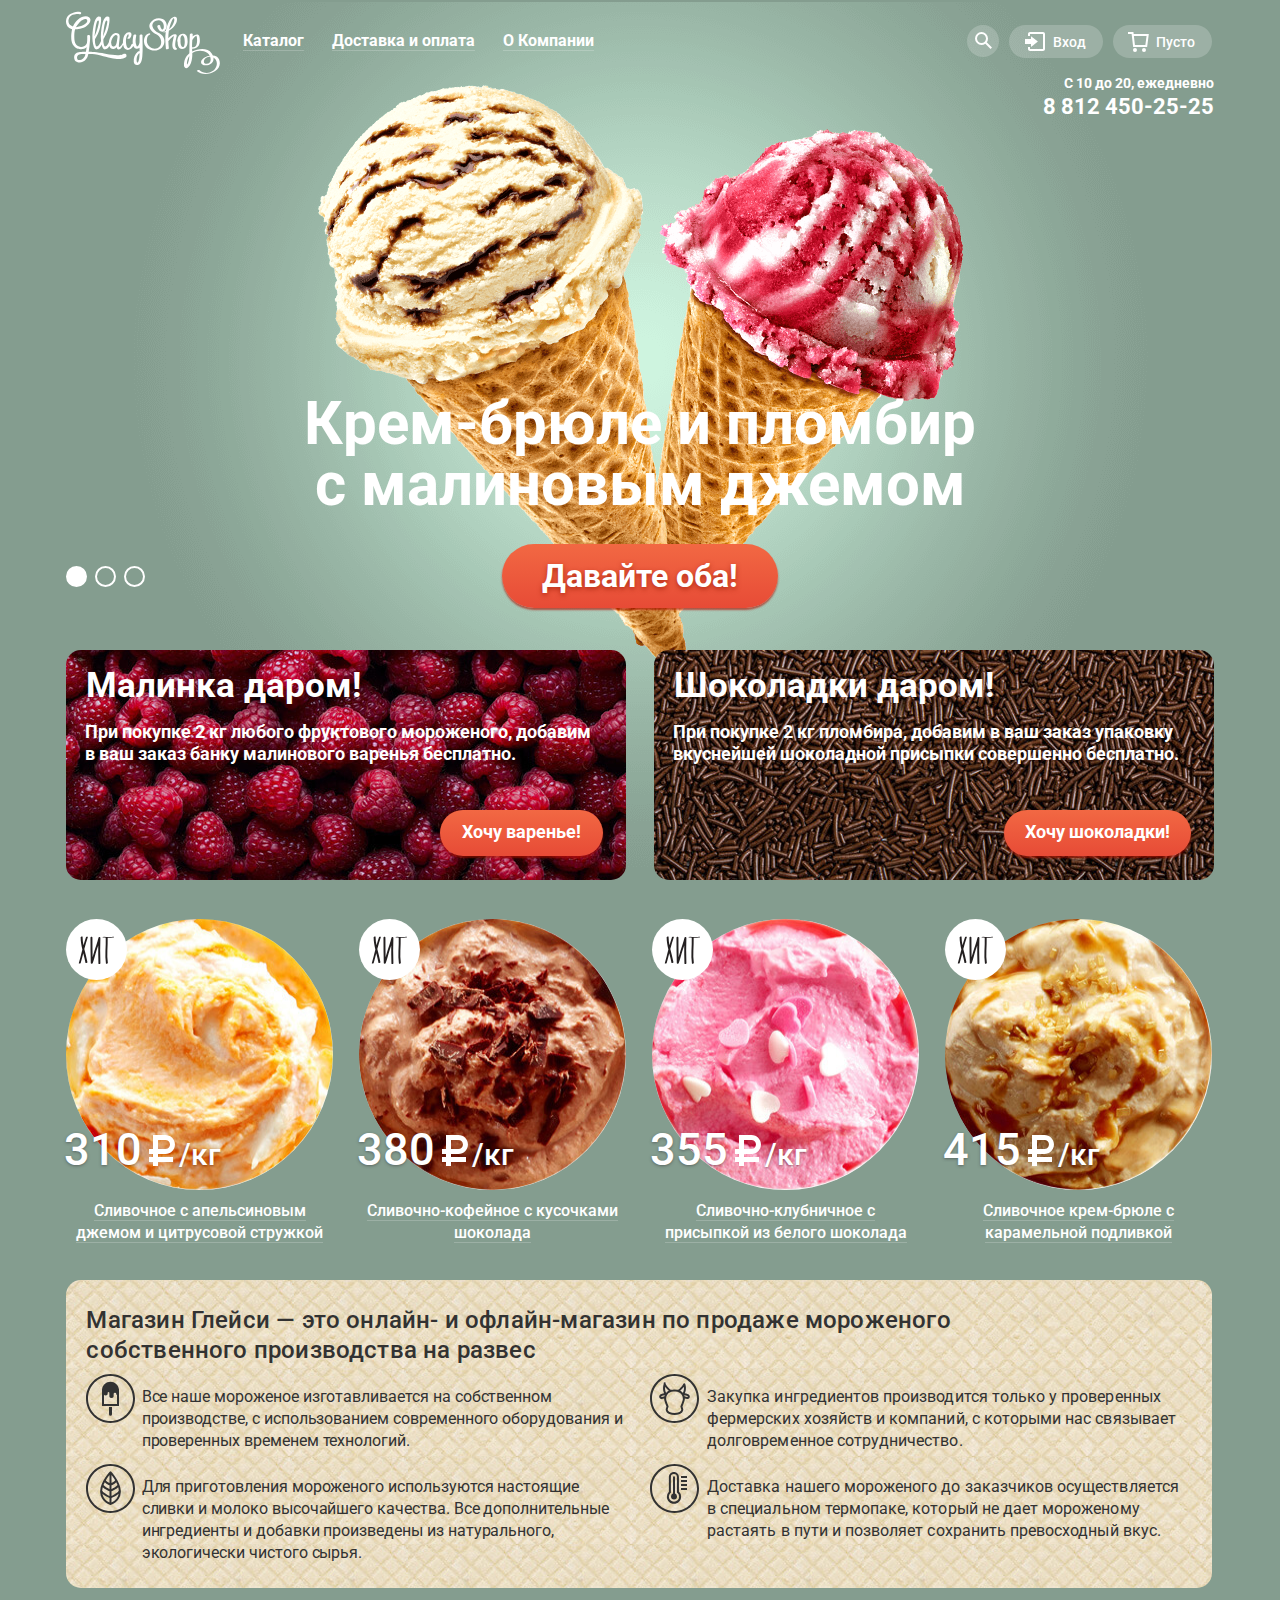
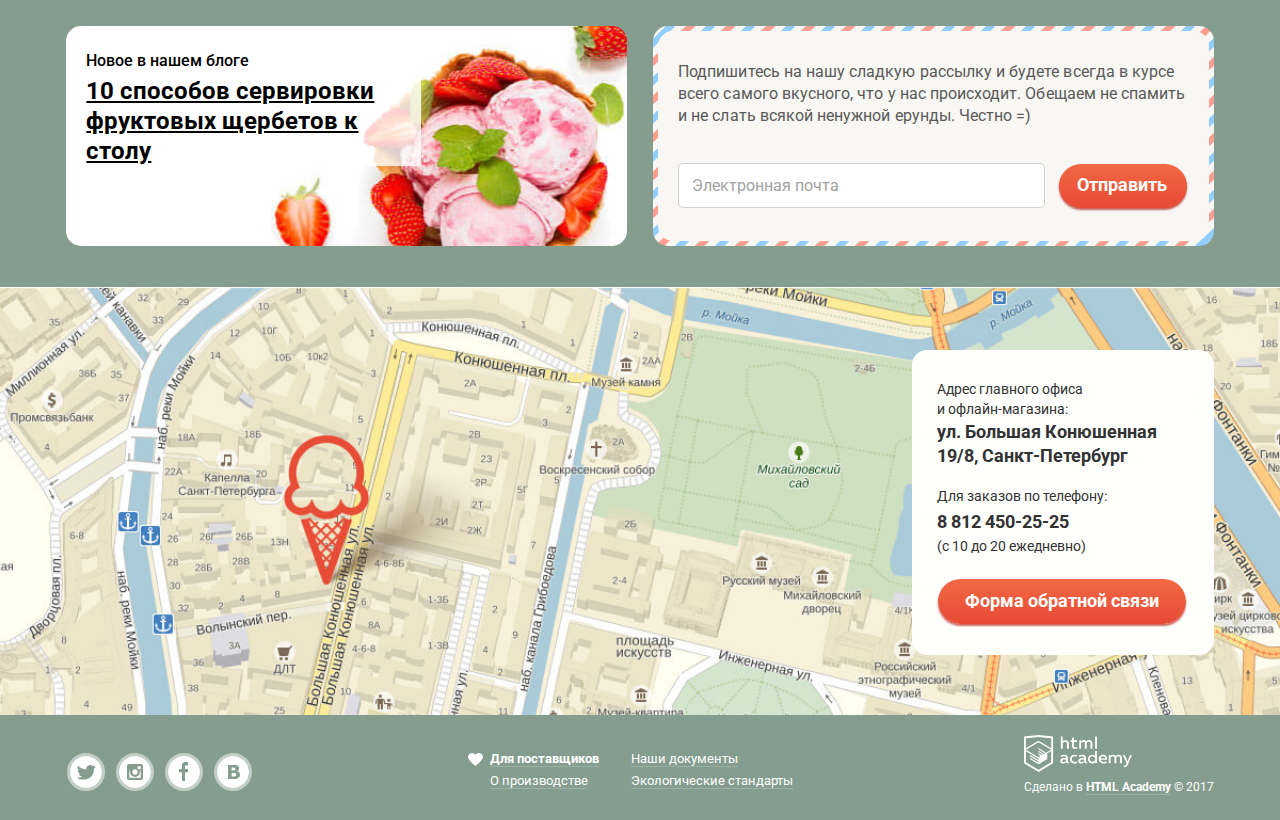
==== commit e9ef91b4: "исправлена гл.стр на резину" ====
--- a/index.html
+++ b/index.html
@@ -85,7 +85,7 @@
                 </p>
             </header>
             <!--Основное содержание-->
-            <main class="site-wrapper container">
+            <main class="container site-wrapper">
                 <h1 class="visually-hidden">Магазин мороженого</h1>
                 <!--Карусель-->
                 <section class="slider">
@@ -224,7 +224,7 @@
                         </div>
                     </section>
                 </div>
-            </main>
+            </main>           
             <!--Карта js-->
             <section class="map">
                 <iframe class="google-map" src="https://www.google.com/maps/embed?pb=!1m18!1m12!1m3!1d1998.5991043651586!2d30.320894616097!3d59.938794181876254!2m3!1f0!2f0!3f0!3m2!1i1024!2i768!4f13.1!3m3!1m2!1s0x4696310fca5ba729%3A0xea9c53d4493c879f!2z0JHQvtC70YzRiNCw0Y8g0JrQvtC90Y7RiNC10L3QvdCw0Y8g0YPQuy4sIDE5LCDQodCw0L3QutGCLdCf0LXRgtC10YDQsdGD0YDQsywgMTkxMTg2!5e0!3m2!1sru!2sru!4v1530736326400" allowfullscreen></iframe>
--- a/css/main.css
+++ b/css/main.css
@@ -1054,7 +1054,7 @@
 
 .catalog-item-image .catalog-item-price  {
   position: absolute;
-  min-width: 280px;
+  min-width: 220px;
   bottom: 13px;
   left: -1%;
   font-size: 45px;
@@ -1423,9 +1423,8 @@
 }
 
 .map {
-  position: relative;
   top: 0px;
-  left: 0;
+  left: 0px;
   width: 100%;
   min-width: 900px;
   min-height: 428px;
@@ -1447,6 +1446,7 @@
 }
 
 .map .site-wrapper {
+  position: relative;
   display: -webkit-box;
   display: -ms-flexbox;
   display: flex;
@@ -1460,15 +1460,12 @@
   -webkit-box-align: center;
       -ms-flex-align: center;
           align-items: center;
-  
-  /*Стили для резины*/
-  min-width: 846px;
-  padding-right: 3.2%;
 }
 
 .map-content {
   position: absolute;
-  top: 62px;
+  top: -365px;
+  right: 0px;
   padding: 0px;
   width: 302px;
   min-height: 305px;
@@ -1476,7 +1473,7 @@
   border-radius: 15px;
   
   /*Стили для резины*/
-/*  margin-right: 2.2%;*/
+  margin-right: 2.2%;
 }
 
 _:-ms-fullscreen, :root .map-content {
